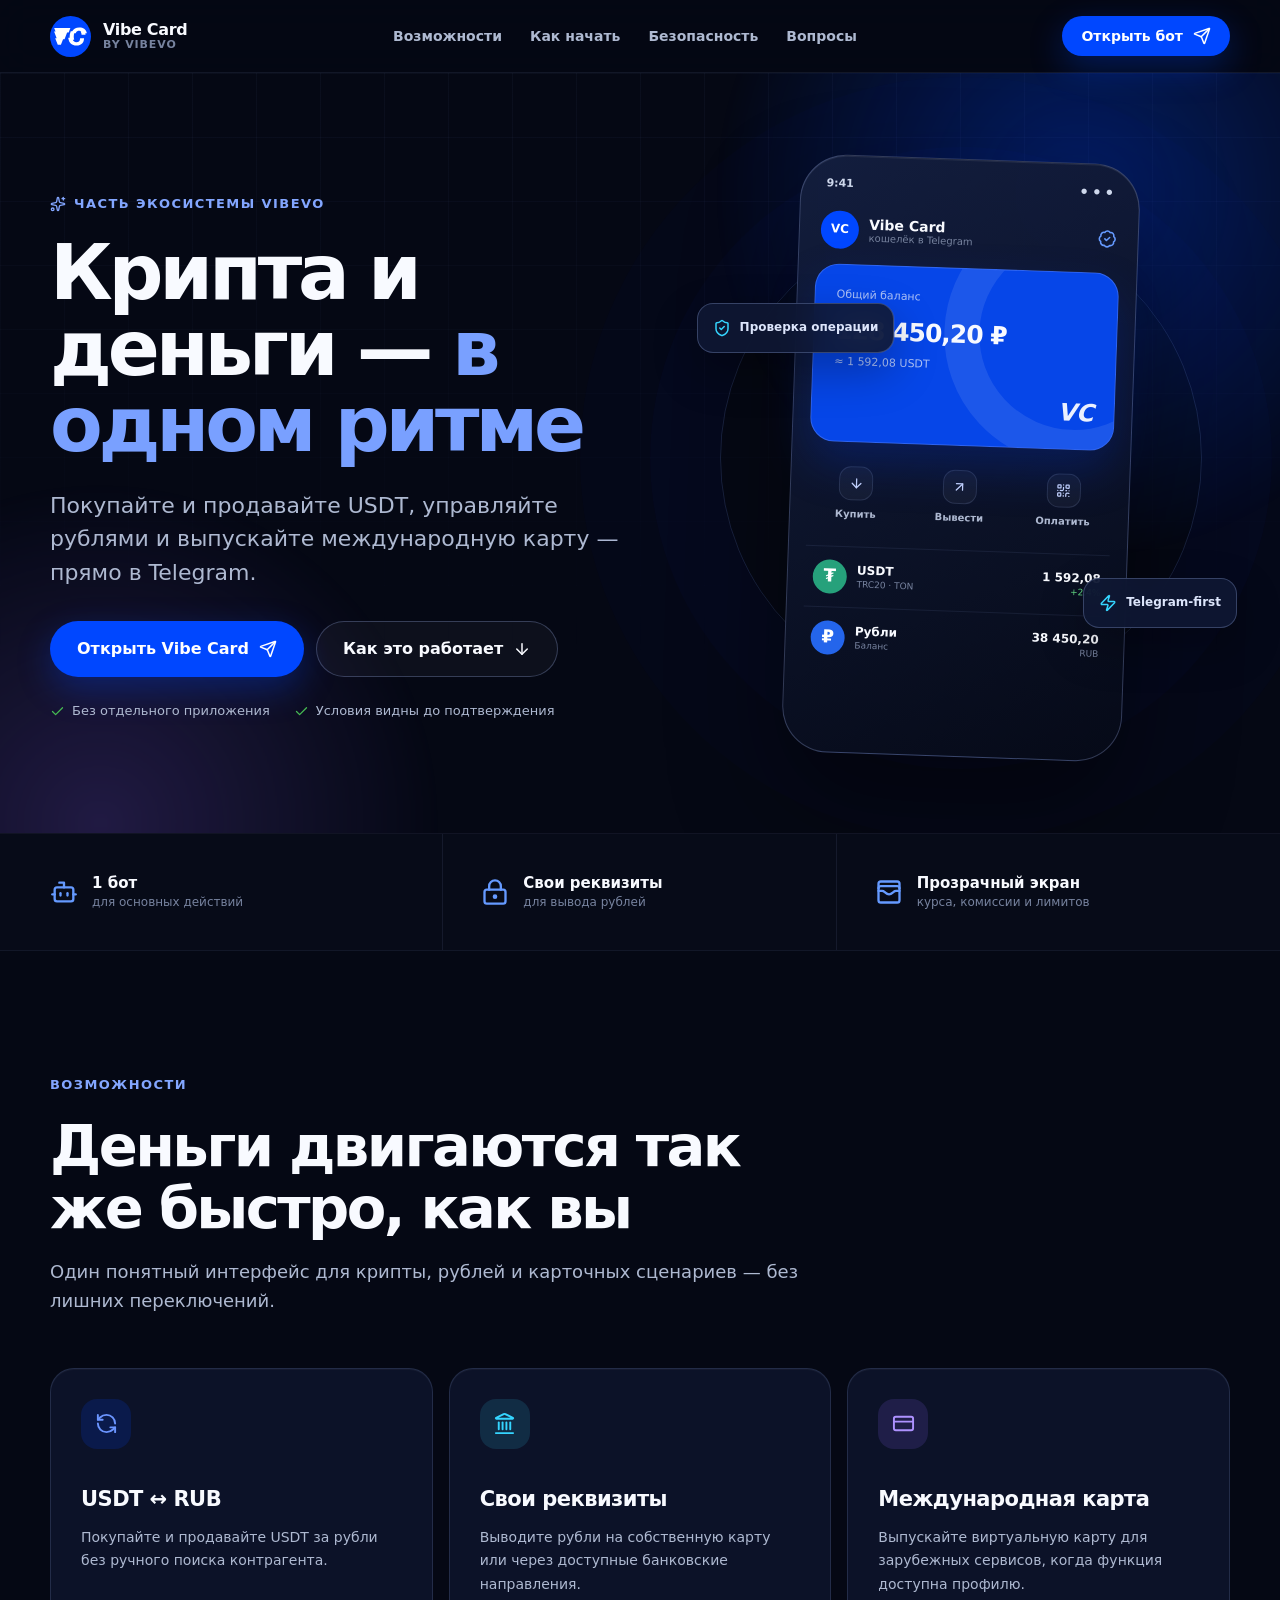
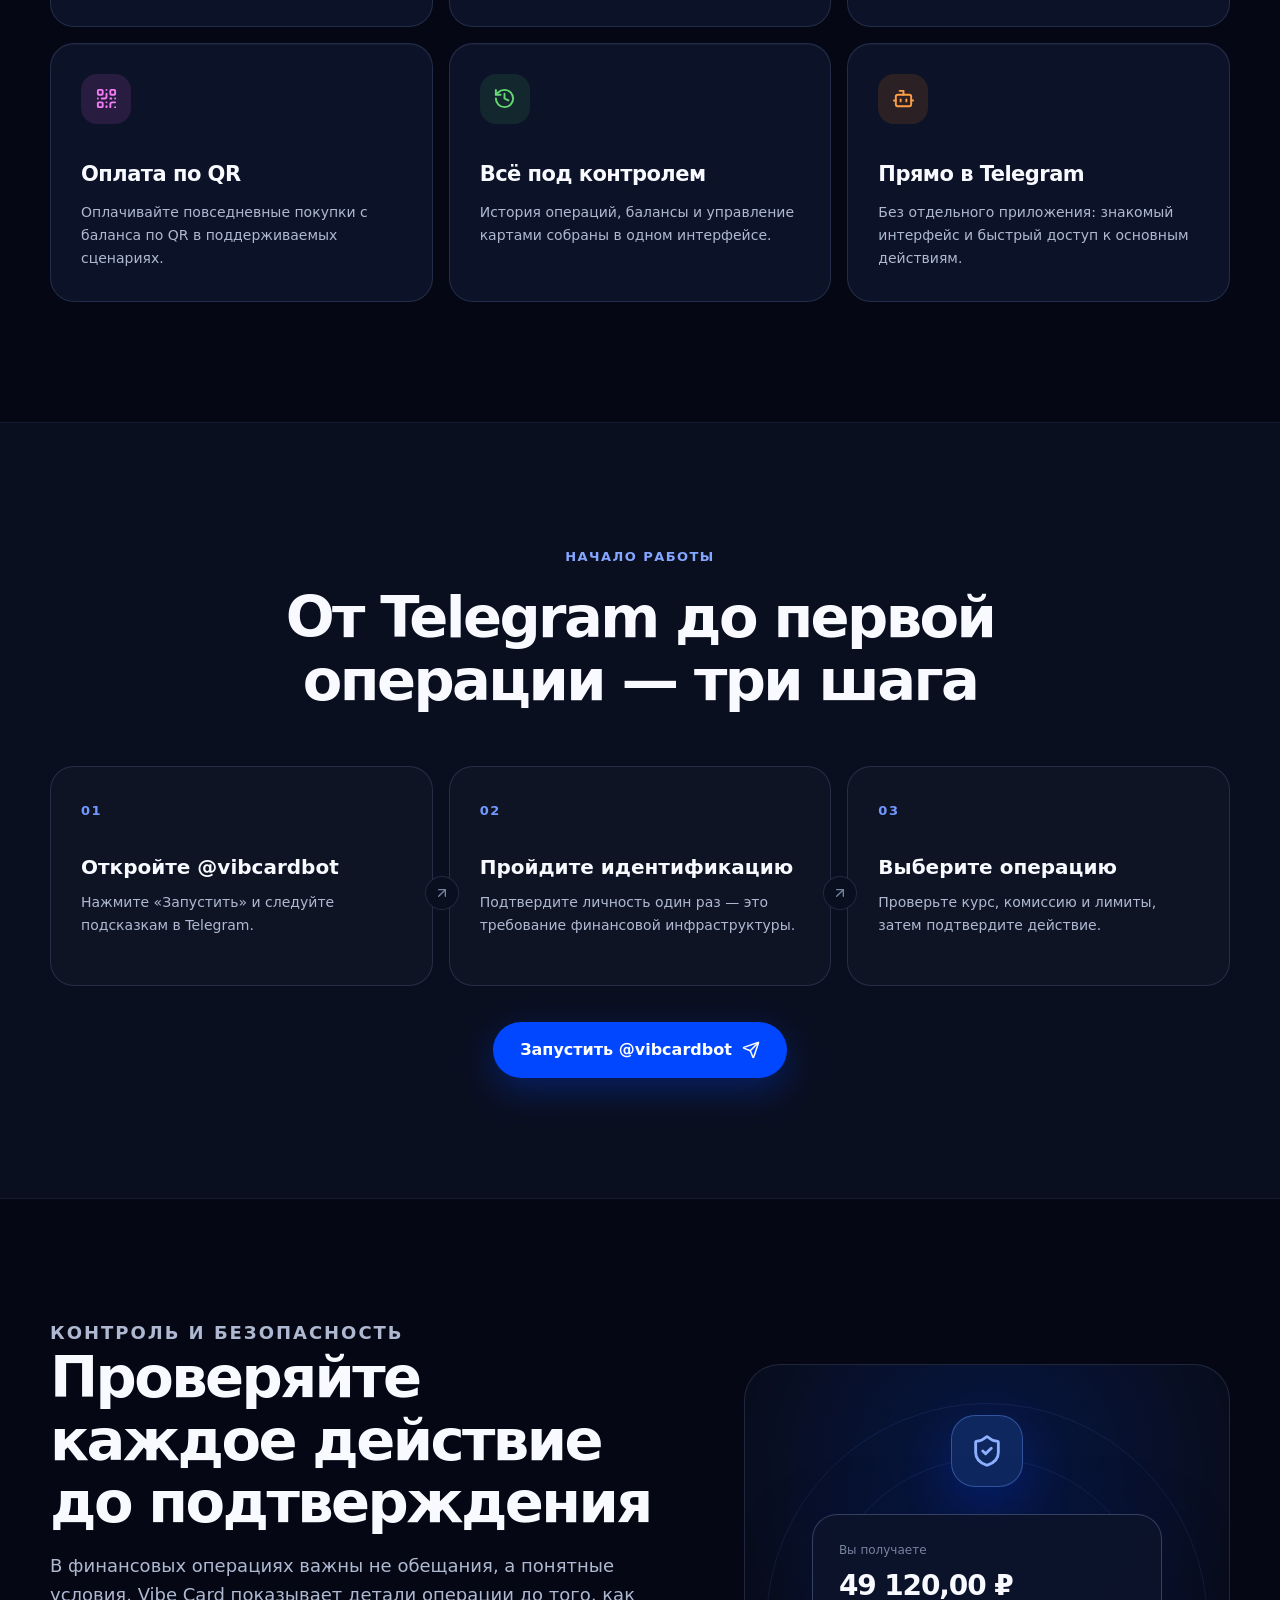
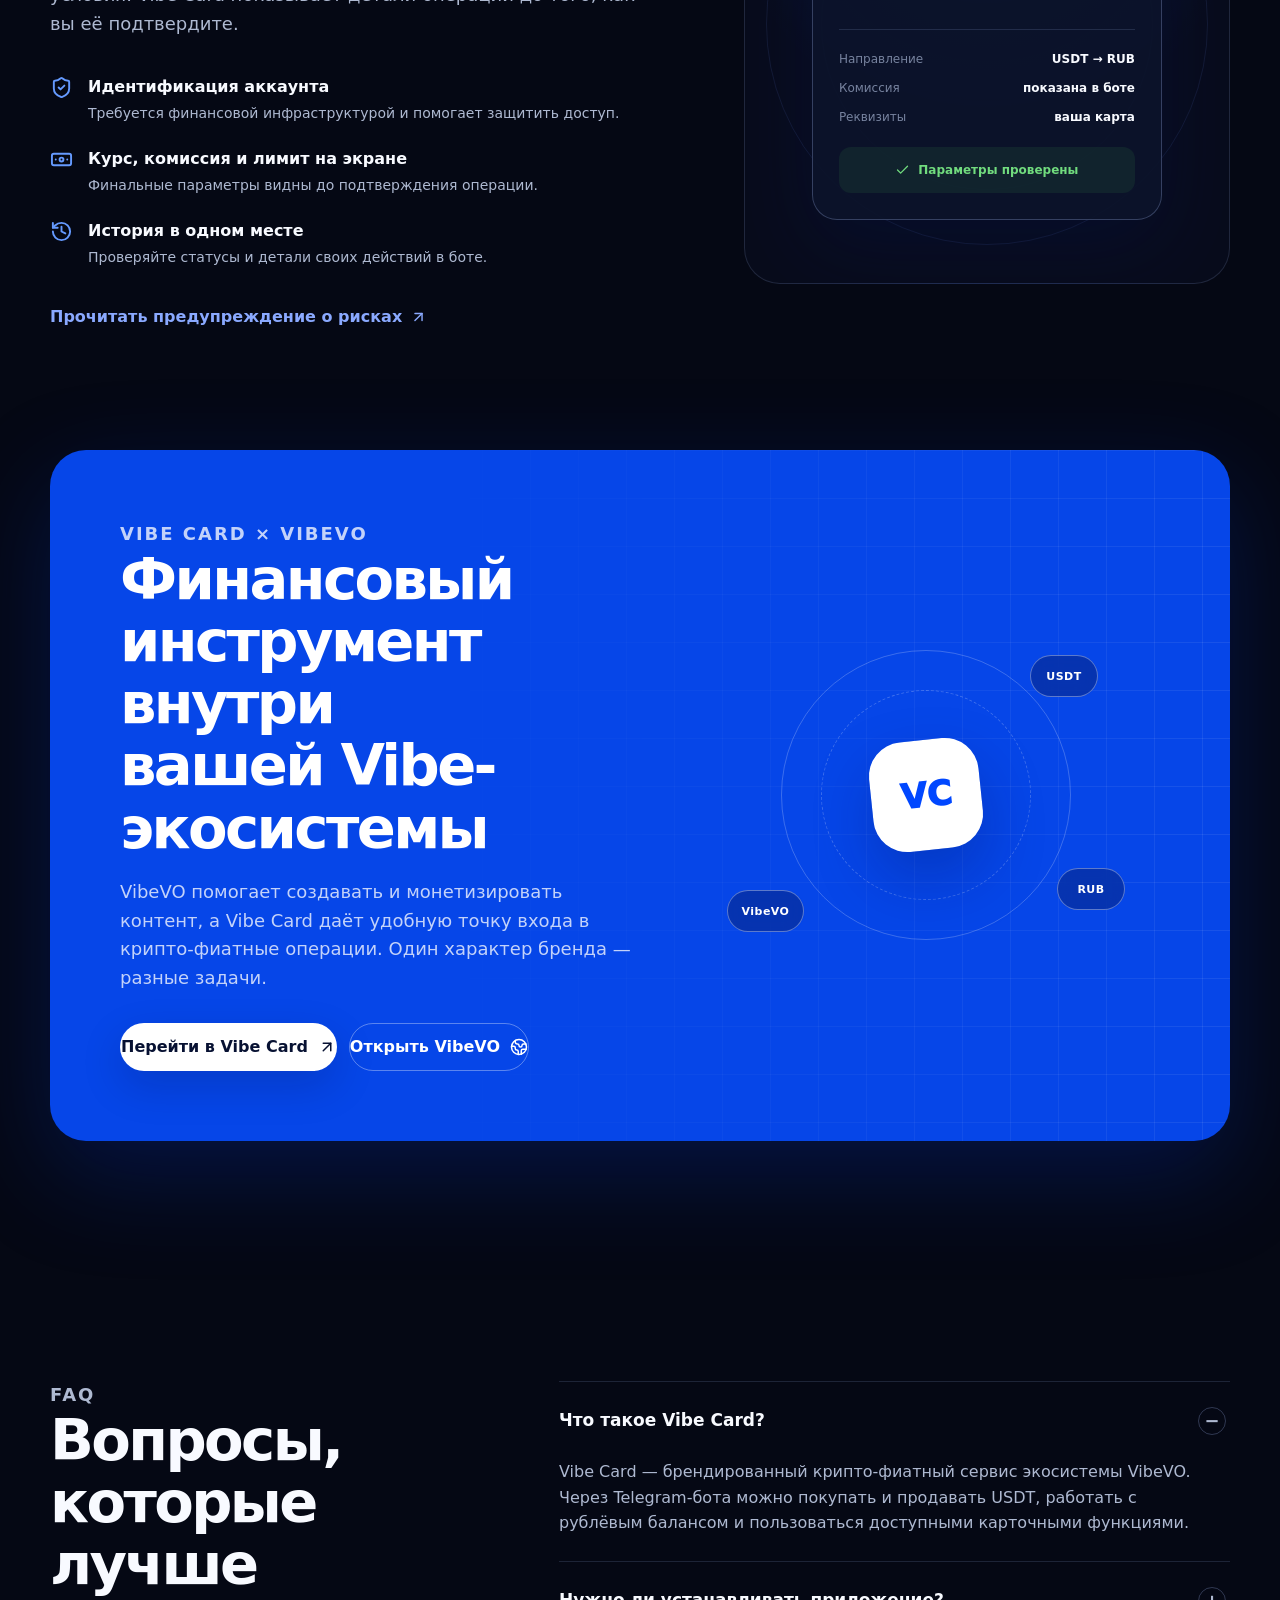
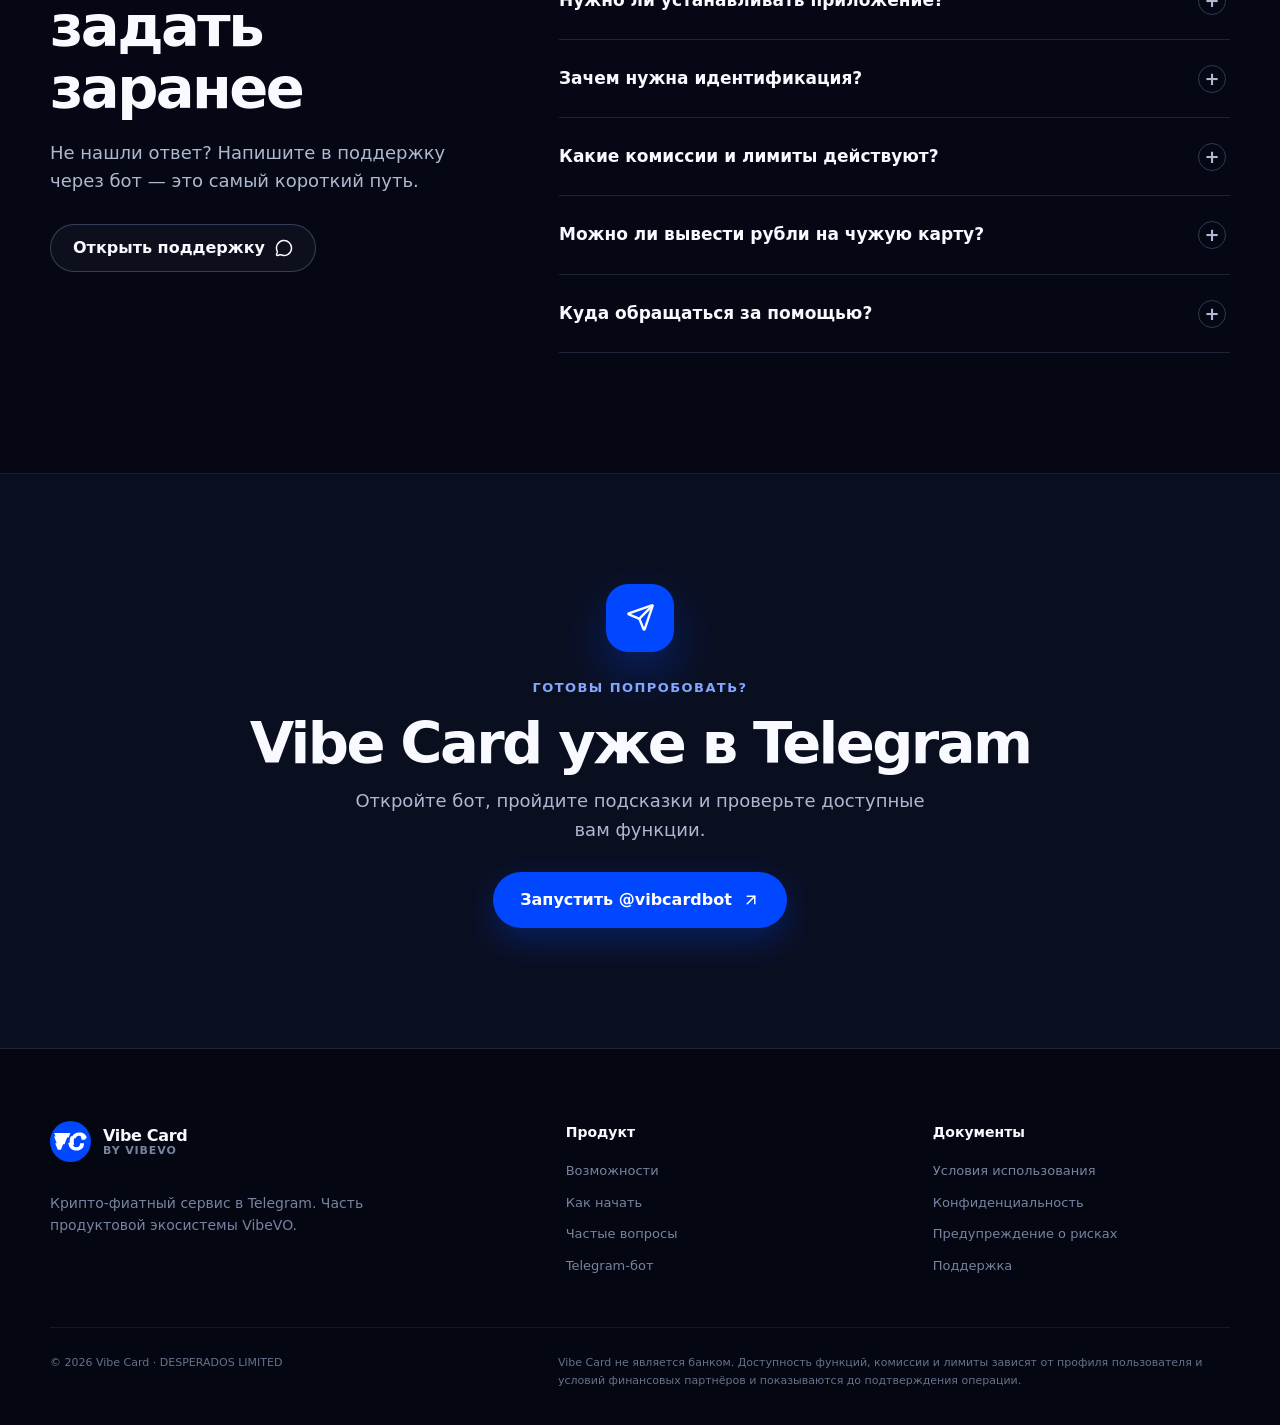
==== index.html @ babef24f "Deploy Vibe Card site" ====
<!DOCTYPE html><!--79oMK5wxaUOjHXoa3_V5i--><html lang="ru"><head><meta charSet="utf-8"/><meta name="viewport" content="width=device-width, initial-scale=1"/><link rel="preload" as="image" href="/brand/vibecard-logo.svg"/><link rel="stylesheet" href="/_next/static/css/1df7e7f9836e5dab.css" data-precedence="next"/><link rel="preload" as="script" fetchPriority="low" href="/_next/static/chunks/webpack-e07c97042a0d0afe.js"/><script src="/_next/static/chunks/87c73c54-24122e7b92478d00.js" async=""></script><script src="/_next/static/chunks/18-42a7c8a442616117.js" async=""></script><script src="/_next/static/chunks/main-app-4553e11fbbc736b1.js" async=""></script><script src="/_next/static/chunks/664-1772d4eb6cd51cf4.js" async=""></script><script src="/_next/static/chunks/489-06a78976fe6db87c.js" async=""></script><script src="/_next/static/chunks/app/page-8ebb834292e5cf3d.js" async=""></script><meta name="theme-color" content="#050814"/><meta name="color-scheme" content="dark"/><title>Vibe Card — USDT, рубли и карта в Telegram</title><meta name="description" content="Покупайте и продавайте USDT, управляйте рублями и выпускайте международную карту в Telegram-боте Vibe Card."/><meta name="application-name" content="Vibe Card"/><link rel="manifest" href="/manifest.webmanifest"/><meta name="robots" content="index, follow"/><link rel="canonical" href="https://vibcard.ru"/><meta property="og:title" content="Vibe Card — крипта и деньги в одном ритме"/><meta property="og:description" content="USDT, рубли и международная карта прямо в Telegram."/><meta property="og:url" content="https://vibcard.ru"/><meta property="og:site_name" content="Vibe Card"/><meta property="og:locale" content="ru_RU"/><meta property="og:image:alt" content="Vibe Card — крипта и деньги в одном ритме"/><meta property="og:image:type" content="image/png"/><meta property="og:image" content="https://vibcard.ru/opengraph-image?97b0c499eff15e6a"/><meta property="og:image:width" content="1200"/><meta property="og:image:height" content="630"/><meta property="og:type" content="website"/><meta name="twitter:card" content="summary_large_image"/><meta name="twitter:title" content="Vibe Card — крипта и деньги в одном ритме"/><meta name="twitter:description" content="USDT, рубли и международная карта прямо в Telegram."/><meta name="twitter:image:alt" content="Vibe Card — крипта и деньги в одном ритме"/><meta name="twitter:image:type" content="image/png"/><meta name="twitter:image" content="https://vibcard.ru/opengraph-image?97b0c499eff15e6a"/><meta name="twitter:image:width" content="1200"/><meta name="twitter:image:height" content="630"/><link rel="icon" href="/icon.svg?6a1bb230cdf1d267" type="image/svg+xml" sizes="any"/><script src="/_next/static/chunks/polyfills-42372ed130431b0a.js" noModule=""></script></head><body><div hidden=""><!--$--><!--/$--></div><header class="site-header"><div class="shell header-inner"><a class="brand" aria-label="Vibe Card — на главную" href="/"><img alt="" aria-hidden="true" width="41" height="41" decoding="async" data-nimg="1" style="color:transparent" src="/brand/vibecard-logo.svg"/><span class="brand-copy"><strong>Vibe Card</strong><span>by VibeVO</span></span></a><nav class="desktop-nav" aria-label="Основная навигация"><a href="/#features">Возможности</a><a href="/#how-it-works">Как начать</a><a href="/#security">Безопасность</a><a href="/#faq">Вопросы</a></nav><a class="button button-small desktop-cta" href="https://t.me/vibcardbot" target="_blank" rel="noreferrer">Открыть бот<svg xmlns="http://www.w3.org/2000/svg" width="24" height="24" viewBox="0 0 24 24" fill="none" stroke="currentColor" stroke-width="2" stroke-linecap="round" stroke-linejoin="round" class="lucide lucide-send" aria-hidden="true"><path d="M14.536 21.686a.5.5 0 0 0 .937-.024l6.5-19a.496.496 0 0 0-.635-.635l-19 6.5a.5.5 0 0 0-.024.937l7.93 3.18a2 2 0 0 1 1.112 1.11z"></path><path d="m21.854 2.147-10.94 10.939"></path></svg></a><details class="mobile-menu"><summary aria-label="Открыть меню"><svg xmlns="http://www.w3.org/2000/svg" width="24" height="24" viewBox="0 0 24 24" fill="none" stroke="currentColor" stroke-width="2" stroke-linecap="round" stroke-linejoin="round" class="lucide lucide-menu" aria-hidden="true"><path d="M4 5h16"></path><path d="M4 12h16"></path><path d="M4 19h16"></path></svg></summary><nav aria-label="Мобильная навигация"><a href="/#features">Возможности</a><a href="/#how-it-works">Как начать</a><a href="/#security">Безопасность</a><a href="/#faq">Вопросы</a><a href="https://t.me/vibcardbot" target="_blank" rel="noreferrer">Открыть @vibcardbot</a></nav></details></div></header><main><section class="hero" aria-labelledby="hero-title"><div class="hero-glow hero-glow-one"></div><div class="hero-glow hero-glow-two"></div><div class="shell hero-grid"><div class="hero-copy"><p class="eyebrow"><svg xmlns="http://www.w3.org/2000/svg" width="24" height="24" viewBox="0 0 24 24" fill="none" stroke="currentColor" stroke-width="2" stroke-linecap="round" stroke-linejoin="round" class="lucide lucide-sparkles" aria-hidden="true"><path d="M11.017 2.814a1 1 0 0 1 1.966 0l1.051 5.558a2 2 0 0 0 1.594 1.594l5.558 1.051a1 1 0 0 1 0 1.966l-5.558 1.051a2 2 0 0 0-1.594 1.594l-1.051 5.558a1 1 0 0 1-1.966 0l-1.051-5.558a2 2 0 0 0-1.594-1.594l-5.558-1.051a1 1 0 0 1 0-1.966l5.558-1.051a2 2 0 0 0 1.594-1.594z"></path><path d="M20 2v4"></path><path d="M22 4h-4"></path><circle cx="4" cy="20" r="2"></circle></svg>Часть экосистемы VibeVO</p><h1 id="hero-title">Крипта и деньги —<span> в одном ритме</span></h1><p class="hero-lead">Покупайте и продавайте USDT, управляйте рублями и выпускайте международную карту — прямо в Telegram.</p><div class="hero-actions"><a class="button button-large" href="https://t.me/vibcardbot" target="_blank" rel="noreferrer">Открыть Vibe Card<svg xmlns="http://www.w3.org/2000/svg" width="24" height="24" viewBox="0 0 24 24" fill="none" stroke="currentColor" stroke-width="2" stroke-linecap="round" stroke-linejoin="round" class="lucide lucide-send" aria-hidden="true"><path d="M14.536 21.686a.5.5 0 0 0 .937-.024l6.5-19a.496.496 0 0 0-.635-.635l-19 6.5a.5.5 0 0 0-.024.937l7.93 3.18a2 2 0 0 1 1.112 1.11z"></path><path d="m21.854 2.147-10.94 10.939"></path></svg></a><a class="button button-large button-secondary" href="#how-it-works">Как это работает<svg xmlns="http://www.w3.org/2000/svg" width="24" height="24" viewBox="0 0 24 24" fill="none" stroke="currentColor" stroke-width="2" stroke-linecap="round" stroke-linejoin="round" class="lucide lucide-arrow-down" aria-hidden="true"><path d="M12 5v14"></path><path d="m19 12-7 7-7-7"></path></svg></a></div><ul class="hero-checks" aria-label="Ключевые преимущества"><li><svg xmlns="http://www.w3.org/2000/svg" width="24" height="24" viewBox="0 0 24 24" fill="none" stroke="currentColor" stroke-width="2" stroke-linecap="round" stroke-linejoin="round" class="lucide lucide-check" aria-hidden="true"><path d="M20 6 9 17l-5-5"></path></svg> Без отдельного приложения</li><li><svg xmlns="http://www.w3.org/2000/svg" width="24" height="24" viewBox="0 0 24 24" fill="none" stroke="currentColor" stroke-width="2" stroke-linecap="round" stroke-linejoin="round" class="lucide lucide-check" aria-hidden="true"><path d="M20 6 9 17l-5-5"></path></svg> Условия видны до подтверждения</li></ul></div><div class="product-stage" aria-label="Пример интерфейса Vibe Card"><div class="phone-shell"><div class="phone-topbar"><span>9:41</span><span class="phone-signal">● ● ●</span></div><div class="phone-title"><div class="mini-logo">VC</div><div><strong>Vibe Card</strong><span>кошелёк в Telegram</span></div><svg xmlns="http://www.w3.org/2000/svg" width="24" height="24" viewBox="0 0 24 24" fill="none" stroke="currentColor" stroke-width="2" stroke-linecap="round" stroke-linejoin="round" class="lucide lucide-badge-check" aria-label="Проверенный сервис"><path d="M3.85 8.62a4 4 0 0 1 4.78-4.77 4 4 0 0 1 6.74 0 4 4 0 0 1 4.78 4.78 4 4 0 0 1 0 6.74 4 4 0 0 1-4.77 4.78 4 4 0 0 1-6.75 0 4 4 0 0 1-4.78-4.77 4 4 0 0 1 0-6.76Z"></path><path d="m9 12 2 2 4-4"></path></svg></div><div class="balance-card"><span>Общий баланс</span><strong>128 450,20 ₽</strong><small>≈ 1 592,08 USDT</small><div class="card-orbit"></div><div class="card-mark">VC</div></div><div class="quick-actions"><div><span><svg xmlns="http://www.w3.org/2000/svg" width="24" height="24" viewBox="0 0 24 24" fill="none" stroke="currentColor" stroke-width="2" stroke-linecap="round" stroke-linejoin="round" class="lucide lucide-arrow-down" aria-hidden="true"><path d="M12 5v14"></path><path d="m19 12-7 7-7-7"></path></svg></span>Купить</div><div><span><svg xmlns="http://www.w3.org/2000/svg" width="24" height="24" viewBox="0 0 24 24" fill="none" stroke="currentColor" stroke-width="2" stroke-linecap="round" stroke-linejoin="round" class="lucide lucide-arrow-up-right" aria-hidden="true"><path d="M7 7h10v10"></path><path d="M7 17 17 7"></path></svg></span>Вывести</div><div><span><svg xmlns="http://www.w3.org/2000/svg" width="24" height="24" viewBox="0 0 24 24" fill="none" stroke="currentColor" stroke-width="2" stroke-linecap="round" stroke-linejoin="round" class="lucide lucide-qr-code" aria-hidden="true"><rect width="5" height="5" x="3" y="3" rx="1"></rect><rect width="5" height="5" x="16" y="3" rx="1"></rect><rect width="5" height="5" x="3" y="16" rx="1"></rect><path d="M21 16h-3a2 2 0 0 0-2 2v3"></path><path d="M21 21v.01"></path><path d="M12 7v3a2 2 0 0 1-2 2H7"></path><path d="M3 12h.01"></path><path d="M12 3h.01"></path><path d="M12 16v.01"></path><path d="M16 12h1"></path><path d="M21 12v.01"></path><path d="M12 21v-1"></path></svg></span>Оплатить</div></div><div class="wallet-row"><div class="currency-icon">₮</div><div><strong>USDT</strong><span>TRC20 · TON</span></div><div><strong>1 592,08</strong><span class="positive">+2,4%</span></div></div><div class="wallet-row"><div class="currency-icon ruble">₽</div><div><strong>Рубли</strong><span>Баланс</span></div><div><strong>38 450,20</strong><span>RUB</span></div></div></div><div class="floating-chip chip-one"><svg xmlns="http://www.w3.org/2000/svg" width="24" height="24" viewBox="0 0 24 24" fill="none" stroke="currentColor" stroke-width="2" stroke-linecap="round" stroke-linejoin="round" class="lucide lucide-shield-check" aria-hidden="true"><path d="M20 13c0 5-3.5 7.5-7.66 8.95a1 1 0 0 1-.67-.01C7.5 20.5 4 18 4 13V6a1 1 0 0 1 1-1c2 0 4.5-1.2 6.24-2.72a1.17 1.17 0 0 1 1.52 0C14.51 3.81 17 5 19 5a1 1 0 0 1 1 1z"></path><path d="m9 12 2 2 4-4"></path></svg>Проверка операции</div><div class="floating-chip chip-two"><svg xmlns="http://www.w3.org/2000/svg" width="24" height="24" viewBox="0 0 24 24" fill="none" stroke="currentColor" stroke-width="2" stroke-linecap="round" stroke-linejoin="round" class="lucide lucide-zap" aria-hidden="true"><path d="M4 14a1 1 0 0 1-.78-1.63l9.9-10.2a.5.5 0 0 1 .86.46l-1.92 6.02A1 1 0 0 0 13 10h7a1 1 0 0 1 .78 1.63l-9.9 10.2a.5.5 0 0 1-.86-.46l1.92-6.02A1 1 0 0 0 11 14z"></path></svg>Telegram-first</div></div></div></section><section class="proof-strip" aria-label="Принципы сервиса"><div class="shell proof-grid"><div><svg xmlns="http://www.w3.org/2000/svg" width="24" height="24" viewBox="0 0 24 24" fill="none" stroke="currentColor" stroke-width="2" stroke-linecap="round" stroke-linejoin="round" class="lucide lucide-bot" aria-hidden="true"><path d="M12 8V4H8"></path><rect width="16" height="12" x="4" y="8" rx="2"></rect><path d="M2 14h2"></path><path d="M20 14h2"></path><path d="M15 13v2"></path><path d="M9 13v2"></path></svg><span><strong>1 бот</strong>для основных действий</span></div><div><svg xmlns="http://www.w3.org/2000/svg" width="24" height="24" viewBox="0 0 24 24" fill="none" stroke="currentColor" stroke-width="2" stroke-linecap="round" stroke-linejoin="round" class="lucide lucide-lock-keyhole" aria-hidden="true"><circle cx="12" cy="16" r="1"></circle><rect x="3" y="10" width="18" height="12" rx="2"></rect><path d="M7 10V7a5 5 0 0 1 10 0v3"></path></svg><span><strong>Свои реквизиты</strong>для вывода рублей</span></div><div><svg xmlns="http://www.w3.org/2000/svg" width="24" height="24" viewBox="0 0 24 24" fill="none" stroke="currentColor" stroke-width="2" stroke-linecap="round" stroke-linejoin="round" class="lucide lucide-wallet-cards" aria-hidden="true"><rect width="18" height="18" x="3" y="3" rx="2"></rect><path d="M3 9a2 2 0 0 1 2-2h14a2 2 0 0 1 2 2"></path><path d="M3 11h3c.8 0 1.6.3 2.1.9l1.1.9c1.6 1.6 4.1 1.6 5.7 0l1.1-.9c.5-.5 1.3-.9 2.1-.9H21"></path></svg><span><strong>Прозрачный экран</strong>курса, комиссии и лимитов</span></div></div></section><section class="section" id="features" aria-labelledby="features-title"><div class="shell"><div class="section-heading"><p class="eyebrow">Возможности</p><h2 id="features-title">Деньги двигаются так же быстро, как вы</h2><p>Один понятный интерфейс для крипты, рублей и карточных сценариев — без лишних переключений.</p></div><div class="feature-grid"><article class="feature-card"><span class="feature-icon feature-icon-blue"><svg xmlns="http://www.w3.org/2000/svg" width="24" height="24" viewBox="0 0 24 24" fill="none" stroke="currentColor" stroke-width="2" stroke-linecap="round" stroke-linejoin="round" class="lucide lucide-refresh-ccw" aria-hidden="true"><path d="M21 12a9 9 0 0 0-9-9 9.75 9.75 0 0 0-6.74 2.74L3 8"></path><path d="M3 3v5h5"></path><path d="M3 12a9 9 0 0 0 9 9 9.75 9.75 0 0 0 6.74-2.74L21 16"></path><path d="M16 16h5v5"></path></svg></span><h3>USDT ↔ RUB</h3><p>Покупайте и продавайте USDT за рубли без ручного поиска контрагента.</p></article><article class="feature-card"><span class="feature-icon feature-icon-cyan"><svg xmlns="http://www.w3.org/2000/svg" width="24" height="24" viewBox="0 0 24 24" fill="none" stroke="currentColor" stroke-width="2" stroke-linecap="round" stroke-linejoin="round" class="lucide lucide-landmark" aria-hidden="true"><path d="M10 18v-7"></path><path d="M11.12 2.198a2 2 0 0 1 1.76.006l7.866 3.847c.476.233.31.949-.22.949H3.474c-.53 0-.695-.716-.22-.949z"></path><path d="M14 18v-7"></path><path d="M18 18v-7"></path><path d="M3 22h18"></path><path d="M6 18v-7"></path></svg></span><h3>Свои реквизиты</h3><p>Выводите рубли на собственную карту или через доступные банковские направления.</p></article><article class="feature-card"><span class="feature-icon feature-icon-violet"><svg xmlns="http://www.w3.org/2000/svg" width="24" height="24" viewBox="0 0 24 24" fill="none" stroke="currentColor" stroke-width="2" stroke-linecap="round" stroke-linejoin="round" class="lucide lucide-credit-card" aria-hidden="true"><rect width="20" height="14" x="2" y="5" rx="2"></rect><line x1="2" x2="22" y1="10" y2="10"></line></svg></span><h3>Международная карта</h3><p>Выпускайте виртуальную карту для зарубежных сервисов, когда функция доступна профилю.</p></article><article class="feature-card"><span class="feature-icon feature-icon-pink"><svg xmlns="http://www.w3.org/2000/svg" width="24" height="24" viewBox="0 0 24 24" fill="none" stroke="currentColor" stroke-width="2" stroke-linecap="round" stroke-linejoin="round" class="lucide lucide-qr-code" aria-hidden="true"><rect width="5" height="5" x="3" y="3" rx="1"></rect><rect width="5" height="5" x="16" y="3" rx="1"></rect><rect width="5" height="5" x="3" y="16" rx="1"></rect><path d="M21 16h-3a2 2 0 0 0-2 2v3"></path><path d="M21 21v.01"></path><path d="M12 7v3a2 2 0 0 1-2 2H7"></path><path d="M3 12h.01"></path><path d="M12 3h.01"></path><path d="M12 16v.01"></path><path d="M16 12h1"></path><path d="M21 12v.01"></path><path d="M12 21v-1"></path></svg></span><h3>Оплата по QR</h3><p>Оплачивайте повседневные покупки с баланса по QR в поддерживаемых сценариях.</p></article><article class="feature-card"><span class="feature-icon feature-icon-green"><svg xmlns="http://www.w3.org/2000/svg" width="24" height="24" viewBox="0 0 24 24" fill="none" stroke="currentColor" stroke-width="2" stroke-linecap="round" stroke-linejoin="round" class="lucide lucide-history" aria-hidden="true"><path d="M3 12a9 9 0 1 0 9-9 9.75 9.75 0 0 0-6.74 2.74L3 8"></path><path d="M3 3v5h5"></path><path d="M12 7v5l4 2"></path></svg></span><h3>Всё под контролем</h3><p>История операций, балансы и управление картами собраны в одном интерфейсе.</p></article><article class="feature-card"><span class="feature-icon feature-icon-orange"><svg xmlns="http://www.w3.org/2000/svg" width="24" height="24" viewBox="0 0 24 24" fill="none" stroke="currentColor" stroke-width="2" stroke-linecap="round" stroke-linejoin="round" class="lucide lucide-bot" aria-hidden="true"><path d="M12 8V4H8"></path><rect width="16" height="12" x="4" y="8" rx="2"></rect><path d="M2 14h2"></path><path d="M20 14h2"></path><path d="M15 13v2"></path><path d="M9 13v2"></path></svg></span><h3>Прямо в Telegram</h3><p>Без отдельного приложения: знакомый интерфейс и быстрый доступ к основным действиям.</p></article></div></div></section><section class="section section-soft" id="how-it-works" aria-labelledby="steps-title"><div class="shell"><div class="section-heading compact"><p class="eyebrow">Начало работы</p><h2 id="steps-title">От Telegram до первой операции — три шага</h2></div><ol class="steps-grid"><li><span class="step-number">01</span><h3>Откройте @vibcardbot</h3><p>Нажмите «Запустить» и следуйте подсказкам в Telegram.</p><svg xmlns="http://www.w3.org/2000/svg" width="24" height="24" viewBox="0 0 24 24" fill="none" stroke="currentColor" stroke-width="2" stroke-linecap="round" stroke-linejoin="round" class="lucide lucide-arrow-up-right step-arrow" aria-hidden="true"><path d="M7 7h10v10"></path><path d="M7 17 17 7"></path></svg></li><li><span class="step-number">02</span><h3>Пройдите идентификацию</h3><p>Подтвердите личность один раз — это требование финансовой инфраструктуры.</p><svg xmlns="http://www.w3.org/2000/svg" width="24" height="24" viewBox="0 0 24 24" fill="none" stroke="currentColor" stroke-width="2" stroke-linecap="round" stroke-linejoin="round" class="lucide lucide-arrow-up-right step-arrow" aria-hidden="true"><path d="M7 7h10v10"></path><path d="M7 17 17 7"></path></svg></li><li><span class="step-number">03</span><h3>Выберите операцию</h3><p>Проверьте курс, комиссию и лимиты, затем подтвердите действие.</p></li></ol><div class="center-action"><a class="button button-large" href="https://t.me/vibcardbot" target="_blank" rel="noreferrer">Запустить @vibcardbot<svg xmlns="http://www.w3.org/2000/svg" width="24" height="24" viewBox="0 0 24 24" fill="none" stroke="currentColor" stroke-width="2" stroke-linecap="round" stroke-linejoin="round" class="lucide lucide-send" aria-hidden="true"><path d="M14.536 21.686a.5.5 0 0 0 .937-.024l6.5-19a.496.496 0 0 0-.635-.635l-19 6.5a.5.5 0 0 0-.024.937l7.93 3.18a2 2 0 0 1 1.112 1.11z"></path><path d="m21.854 2.147-10.94 10.939"></path></svg></a></div></div></section><section class="section" id="security" aria-labelledby="security-title"><div class="shell security-grid"><div class="security-copy"><p class="eyebrow">Контроль и безопасность</p><h2 id="security-title">Проверяйте каждое действие до подтверждения</h2><p>В финансовых операциях важны не обещания, а понятные условия. Vibe Card показывает детали операции до того, как вы её подтвердите.</p><ul class="security-list"><li><svg xmlns="http://www.w3.org/2000/svg" width="24" height="24" viewBox="0 0 24 24" fill="none" stroke="currentColor" stroke-width="2" stroke-linecap="round" stroke-linejoin="round" class="lucide lucide-shield-check" aria-hidden="true"><path d="M20 13c0 5-3.5 7.5-7.66 8.95a1 1 0 0 1-.67-.01C7.5 20.5 4 18 4 13V6a1 1 0 0 1 1-1c2 0 4.5-1.2 6.24-2.72a1.17 1.17 0 0 1 1.52 0C14.51 3.81 17 5 19 5a1 1 0 0 1 1 1z"></path><path d="m9 12 2 2 4-4"></path></svg><span><strong>Идентификация аккаунта</strong>Требуется финансовой инфраструктурой и помогает защитить доступ.</span></li><li><svg xmlns="http://www.w3.org/2000/svg" width="24" height="24" viewBox="0 0 24 24" fill="none" stroke="currentColor" stroke-width="2" stroke-linecap="round" stroke-linejoin="round" class="lucide lucide-banknote" aria-hidden="true"><rect width="20" height="12" x="2" y="6" rx="2"></rect><circle cx="12" cy="12" r="2"></circle><path d="M6 12h.01M18 12h.01"></path></svg><span><strong>Курс, комиссия и лимит на экране</strong>Финальные параметры видны до подтверждения операции.</span></li><li><svg xmlns="http://www.w3.org/2000/svg" width="24" height="24" viewBox="0 0 24 24" fill="none" stroke="currentColor" stroke-width="2" stroke-linecap="round" stroke-linejoin="round" class="lucide lucide-history" aria-hidden="true"><path d="M3 12a9 9 0 1 0 9-9 9.75 9.75 0 0 0-6.74 2.74L3 8"></path><path d="M3 3v5h5"></path><path d="M12 7v5l4 2"></path></svg><span><strong>История в одном месте</strong>Проверяйте статусы и детали своих действий в боте.</span></li></ul><a class="text-link" href="/risk">Прочитать предупреждение о рисках <svg xmlns="http://www.w3.org/2000/svg" width="24" height="24" viewBox="0 0 24 24" fill="none" stroke="currentColor" stroke-width="2" stroke-linecap="round" stroke-linejoin="round" class="lucide lucide-arrow-up-right" aria-hidden="true"><path d="M7 7h10v10"></path><path d="M7 17 17 7"></path></svg></a></div><div class="security-panel"><div class="security-shield"><svg xmlns="http://www.w3.org/2000/svg" width="24" height="24" viewBox="0 0 24 24" fill="none" stroke="currentColor" stroke-width="2" stroke-linecap="round" stroke-linejoin="round" class="lucide lucide-shield-check" aria-hidden="true"><path d="M20 13c0 5-3.5 7.5-7.66 8.95a1 1 0 0 1-.67-.01C7.5 20.5 4 18 4 13V6a1 1 0 0 1 1-1c2 0 4.5-1.2 6.24-2.72a1.17 1.17 0 0 1 1.52 0C14.51 3.81 17 5 19 5a1 1 0 0 1 1 1z"></path><path d="m9 12 2 2 4-4"></path></svg></div><div class="operation-card"><div><span>Вы получаете</span><strong>49 120,00 ₽</strong></div><div class="operation-details"><span>Направление</span><strong>USDT → RUB</strong><span>Комиссия</span><strong>показана в боте</strong><span>Реквизиты</span><strong>ваша карта</strong></div><div class="operation-ready"><svg xmlns="http://www.w3.org/2000/svg" width="24" height="24" viewBox="0 0 24 24" fill="none" stroke="currentColor" stroke-width="2" stroke-linecap="round" stroke-linejoin="round" class="lucide lucide-check" aria-hidden="true"><path d="M20 6 9 17l-5-5"></path></svg> Параметры проверены</div></div></div></div></section><section class="ecosystem-section" aria-labelledby="ecosystem-title"><div class="shell ecosystem-card"><div><p class="eyebrow">Vibe Card × VibeVO</p><h2 id="ecosystem-title">Финансовый инструмент внутри вашей Vibe-экосистемы</h2><p>VibeVO помогает создавать и монетизировать контент, а Vibe Card даёт удобную точку входа в крипто-фиатные операции. Один характер бренда — разные задачи.</p><div class="ecosystem-actions"><a class="button button-light" href="https://t.me/vibcardbot" target="_blank" rel="noreferrer">Перейти в Vibe Card<svg xmlns="http://www.w3.org/2000/svg" width="24" height="24" viewBox="0 0 24 24" fill="none" stroke="currentColor" stroke-width="2" stroke-linecap="round" stroke-linejoin="round" class="lucide lucide-arrow-up-right" aria-hidden="true"><path d="M7 7h10v10"></path><path d="M7 17 17 7"></path></svg></a><a class="button button-ghost-light" href="https://vibevo.io" target="_blank" rel="noreferrer">Открыть VibeVO<svg xmlns="http://www.w3.org/2000/svg" width="24" height="24" viewBox="0 0 24 24" fill="none" stroke="currentColor" stroke-width="2" stroke-linecap="round" stroke-linejoin="round" class="lucide lucide-earth" aria-hidden="true"><path d="M21.54 15H17a2 2 0 0 0-2 2v4.54"></path><path d="M7 3.34V5a3 3 0 0 0 3 3a2 2 0 0 1 2 2c0 1.1.9 2 2 2a2 2 0 0 0 2-2c0-1.1.9-2 2-2h3.17"></path><path d="M11 21.95V18a2 2 0 0 0-2-2a2 2 0 0 1-2-2v-1a2 2 0 0 0-2-2H2.05"></path><circle cx="12" cy="12" r="10"></circle></svg></a></div></div><div class="ecosystem-visual" aria-hidden="true"><div class="ecosystem-ring ring-one"></div><div class="ecosystem-ring ring-two"></div><div class="ecosystem-logo">VC</div><div class="ecosystem-node node-one">USDT</div><div class="ecosystem-node node-two">RUB</div><div class="ecosystem-node node-three">VibeVO</div></div></div></section><section class="section" id="faq" aria-labelledby="faq-title"><div class="shell faq-layout"><div class="faq-intro"><p class="eyebrow">FAQ</p><h2 id="faq-title">Вопросы, которые лучше задать заранее</h2><p>Не нашли ответ? Напишите в поддержку через бот — это самый короткий путь.</p><a class="button button-secondary" href="https://t.me/vibcardbot" target="_blank" rel="noreferrer">Открыть поддержку<svg xmlns="http://www.w3.org/2000/svg" width="24" height="24" viewBox="0 0 24 24" fill="none" stroke="currentColor" stroke-width="2" stroke-linecap="round" stroke-linejoin="round" class="lucide lucide-message-circle" aria-hidden="true"><path d="M2.992 16.342a2 2 0 0 1 .094 1.167l-1.065 3.29a1 1 0 0 0 1.236 1.168l3.413-.998a2 2 0 0 1 1.099.092 10 10 0 1 0-4.777-4.719"></path></svg></a></div><div class="faq-list"><details open=""><summary>Что такое Vibe Card?</summary><p>Vibe Card — брендированный крипто-фиатный сервис экосистемы VibeVO. Через Telegram-бота можно покупать и продавать USDT, работать с рублёвым балансом и пользоваться доступными карточными функциями.</p></details><details><summary>Нужно ли устанавливать приложение?</summary><p>Нет. Основной интерфейс находится в Telegram-боте @vibcardbot. Для работы понадобится актуальная версия Telegram и номер телефона.</p></details><details><summary>Зачем нужна идентификация?</summary><p>Идентификация помогает соблюдать требования финансовых партнёров и защищает аккаунт. Перечень данных и документов показывается непосредственно в защищённом сценарии сервиса.</p></details><details><summary>Какие комиссии и лимиты действуют?</summary><p>Они могут зависеть от операции, направления, валюты и уровня профиля. Актуальные значения отображаются в боте до подтверждения — ориентируйтесь именно на них.</p></details><details><summary>Можно ли вывести рубли на чужую карту?</summary><p>Для безопасной работы используйте только собственные реквизиты. Конкретные доступные направления и проверки отображаются в боте.</p></details><details><summary>Куда обращаться за помощью?</summary><p>Начните с раздела поддержки внутри @vibcardbot: так специалист увидит контекст аккаунта и операции. Никому не сообщайте коды подтверждения, пароль Telegram или ключи от кошелька.</p></details></div></div></section><section class="final-cta" aria-labelledby="final-title"><div class="shell final-cta-inner"><div class="final-icon"><svg xmlns="http://www.w3.org/2000/svg" width="24" height="24" viewBox="0 0 24 24" fill="none" stroke="currentColor" stroke-width="2" stroke-linecap="round" stroke-linejoin="round" class="lucide lucide-send" aria-hidden="true"><path d="M14.536 21.686a.5.5 0 0 0 .937-.024l6.5-19a.496.496 0 0 0-.635-.635l-19 6.5a.5.5 0 0 0-.024.937l7.93 3.18a2 2 0 0 1 1.112 1.11z"></path><path d="m21.854 2.147-10.94 10.939"></path></svg></div><p class="eyebrow">Готовы попробовать?</p><h2 id="final-title">Vibe Card уже в Telegram</h2><p>Откройте бот, пройдите подсказки и проверьте доступные вам функции.</p><a class="button button-large" href="https://t.me/vibcardbot" target="_blank" rel="noreferrer">Запустить @vibcardbot<svg xmlns="http://www.w3.org/2000/svg" width="24" height="24" viewBox="0 0 24 24" fill="none" stroke="currentColor" stroke-width="2" stroke-linecap="round" stroke-linejoin="round" class="lucide lucide-arrow-up-right" aria-hidden="true"><path d="M7 7h10v10"></path><path d="M7 17 17 7"></path></svg></a></div></section></main><footer class="site-footer"><div class="shell footer-grid"><div class="footer-brand"><a class="brand" aria-label="Vibe Card — на главную" href="/"><img alt="" aria-hidden="true" width="41" height="41" decoding="async" data-nimg="1" style="color:transparent" src="/brand/vibecard-logo.svg"/><span class="brand-copy"><strong>Vibe Card</strong><span>by VibeVO</span></span></a><p>Крипто-фиатный сервис в Telegram. Часть продуктовой экосистемы VibeVO.</p></div><nav aria-label="Навигация в подвале"><strong>Продукт</strong><a href="/#features">Возможности</a><a href="/#how-it-works">Как начать</a><a href="/#faq">Частые вопросы</a><a href="https://t.me/vibcardbot" target="_blank" rel="noreferrer">Telegram-бот</a></nav><nav aria-label="Юридическая информация"><strong>Документы</strong><a href="/terms">Условия использования</a><a href="/privacy">Конфиденциальность</a><a href="/risk">Предупреждение о рисках</a><a href="mailto:support@vibevo.io">Поддержка</a></nav></div><div class="shell footer-legal"><p>© <!-- -->2026<!-- --> Vibe Card · <!-- -->DESPERADOS LIMITED</p><p>Vibe Card не является банком. Доступность функций, комиссии и лимиты зависят от профиля пользователя и условий финансовых партнёров и показываются до подтверждения операции.</p></div></footer><!--$--><!--/$--><script src="/_next/static/chunks/webpack-e07c97042a0d0afe.js" id="_R_" async=""></script><script>(self.__next_f=self.__next_f||[]).push([0])</script><script>self.__next_f.push([1,"1:\"$Sreact.fragment\"\n2:I[5341,[],\"\"]\n3:I[25,[],\"\"]\n4:I[9664,[\"664\",\"static/chunks/664-1772d4eb6cd51cf4.js\",\"489\",\"static/chunks/489-06a78976fe6db87c.js\",\"974\",\"static/chunks/app/page-8ebb834292e5cf3d.js\"],\"\"]\n5:I[489,[\"664\",\"static/chunks/664-1772d4eb6cd51cf4.js\",\"489\",\"static/chunks/489-06a78976fe6db87c.js\",\"974\",\"static/chunks/app/page-8ebb834292e5cf3d.js\"],\"Image\"]\n6:I[4833,[\"664\",\"static/chunks/664-1772d4eb6cd51cf4.js\",\"489\",\"static/chunks/489-06a78976fe6db87c.js\",\"974\",\"static/chunks/app/page-8ebb834292e5cf3d.js\"],\"default\"]\n14:I[4431,[],\"\"]\n:HL[\"/_next/static/css/1df7e7f9836e5dab.css\",\"style\"]\n"])</script><script>self.__next_f.push([1,"0:{\"P\":null,\"b\":\"79oMK5wxaUOjHXoa3_V5i\",\"p\":\"\",\"c\":[\"\",\"\"],\"i\":false,\"f\":[[[\"\",{\"children\":[\"__PAGE__\",{}]},\"$undefined\",\"$undefined\",true],[\"\",[\"$\",\"$1\",\"c\",{\"children\":[[[\"$\",\"link\",\"0\",{\"rel\":\"stylesheet\",\"href\":\"/_next/static/css/1df7e7f9836e5dab.css\",\"precedence\":\"next\",\"crossOrigin\":\"$undefined\",\"nonce\":\"$undefined\"}]],[\"$\",\"html\",null,{\"lang\":\"ru\",\"children\":[\"$\",\"body\",null,{\"children\":[\"$\",\"$L2\",null,{\"parallelRouterKey\":\"children\",\"error\":\"$undefined\",\"errorStyles\":\"$undefined\",\"errorScripts\":\"$undefined\",\"template\":[\"$\",\"$L3\",null,{}],\"templateStyles\":\"$undefined\",\"templateScripts\":\"$undefined\",\"notFound\":[[\"$\",\"main\",null,{\"className\":\"not-found\",\"children\":[\"$\",\"div\",null,{\"children\":[[\"$\",\"strong\",null,{\"children\":\"404\"}],[\"$\",\"h1\",null,{\"children\":\"Такой страницы нет\"}],[\"$\",\"p\",null,{\"children\":\"Возможно, адрес изменился. Вернитесь на главную Vibe Card.\"}],[\"$\",\"$L4\",null,{\"className\":\"button button-large\",\"href\":\"/\",\"children\":\"На главную\"}]]}]}],[]],\"forbidden\":\"$undefined\",\"unauthorized\":\"$undefined\"}]}]}]]}],{\"children\":[\"__PAGE__\",[\"$\",\"$1\",\"c\",{\"children\":[[[\"$\",\"header\",null,{\"className\":\"site-header\",\"children\":[\"$\",\"div\",null,{\"className\":\"shell header-inner\",\"children\":[[\"$\",\"$L4\",null,{\"className\":\"brand\",\"href\":\"/\",\"aria-label\":\"Vibe Card — на главную\",\"children\":[[\"$\",\"$L5\",null,{\"src\":\"/brand/vibecard-logo.svg\",\"width\":41,\"height\":41,\"priority\":true,\"alt\":\"\",\"aria-hidden\":\"true\"}],[\"$\",\"span\",null,{\"className\":\"brand-copy\",\"children\":[[\"$\",\"strong\",null,{\"children\":\"Vibe Card\"}],[\"$\",\"span\",null,{\"children\":\"by VibeVO\"}]]}]]}],[\"$\",\"nav\",null,{\"className\":\"desktop-nav\",\"aria-label\":\"Основная навигация\",\"children\":[[\"$\",\"a\",\"/#features\",{\"href\":\"/#features\",\"children\":\"Возможности\"}],[\"$\",\"a\",\"/#how-it-works\",{\"href\":\"/#how-it-works\",\"children\":\"Как начать\"}],[\"$\",\"a\",\"/#security\",{\"href\":\"/#security\",\"children\":\"Безопасность\"}],[\"$\",\"a\",\"/#faq\",{\"href\":\"/#faq\",\"children\":\"Вопросы\"}]]}],[\"$\",\"a\",null,{\"className\":\"button button-small desktop-cta\",\"href\":\"https://t.me/vibcardbot\",\"target\":\"_blank\",\"rel\":\"noreferrer\",\"children\":[\"Открыть бот\",[\"$\",\"$L6\",null,{\"ref\":\"$undefined\",\"iconNode\":[[\"path\",{\"d\":\"M14.536 21.686a.5.5 0 0 0 .937-.024l6.5-19a.496.496 0 0 0-.635-.635l-19 6.5a.5.5 0 0 0-.024.937l7.93 3.18a2 2 0 0 1 1.112 1.11z\",\"key\":\"1ffxy3\"}],[\"path\",{\"d\":\"m21.854 2.147-10.94 10.939\",\"key\":\"12cjpa\"}]],\"className\":\"lucide-send\",\"aria-hidden\":\"true\"}]]}],[\"$\",\"details\",null,{\"className\":\"mobile-menu\",\"children\":[[\"$\",\"summary\",null,{\"aria-label\":\"Открыть меню\",\"children\":[\"$\",\"$L6\",null,{\"ref\":\"$undefined\",\"iconNode\":[[\"path\",{\"d\":\"M4 5h16\",\"key\":\"1tepv9\"}],[\"path\",{\"d\":\"M4 12h16\",\"key\":\"1lakjw\"}],[\"path\",{\"d\":\"M4 19h16\",\"key\":\"1djgab\"}]],\"className\":\"lucide-menu\",\"aria-hidden\":\"true\"}]}],[\"$\",\"nav\",null,{\"aria-label\":\"Мобильная навигация\",\"children\":[[[\"$\",\"a\",\"/#features\",{\"href\":\"/#features\",\"children\":\"Возможности\"}],[\"$\",\"a\",\"/#how-it-works\",{\"href\":\"/#how-it-works\",\"children\":\"Как начать\"}],[\"$\",\"a\",\"/#security\",{\"href\":\"/#security\",\"children\":\"Безопасность\"}],[\"$\",\"a\",\"/#faq\",{\"href\":\"/#faq\",\"children\":\"Вопросы\"}]],[\"$\",\"a\",null,{\"href\":\"https://t.me/vibcardbot\",\"target\":\"_blank\",\"rel\":\"noreferrer\",\"children\":\"Открыть @vibcardbot\"}]]}]]}]]}]}],[\"$\",\"main\",null,{\"children\":[[\"$\",\"section\",null,{\"className\":\"hero\",\"aria-labelledby\":\"hero-title\",\"children\":[[\"$\",\"div\",null,{\"className\":\"hero-glow hero-glow-one\"}],[\"$\",\"div\",null,{\"className\":\"hero-glow hero-glow-two\"}],[\"$\",\"div\",null,{\"className\":\"shell hero-grid\",\"children\":[[\"$\",\"div\",null,{\"className\":\"hero-copy\",\"children\":[[\"$\",\"p\",null,{\"className\":\"eyebrow\",\"children\":[[\"$\",\"$L6\",null,{\"ref\":\"$undefined\",\"iconNode\":[[\"path\",{\"d\":\"M11.017 2.814a1 1 0 0 1 1.966 0l1.051 5.558a2 2 0 0 0 1.594 1.594l5.558 1.051a1 1 0 0 1 0 1.966l-5.558 1.051a2 2 0 0 0-1.594 1.594l-1.051 5.558a1 1 0 0 1-1.966 0l-1.051-5.558a2 2 0 0 0-1.594-1.594l-5.558-1.051a1 1 0 0 1 0-1.966l5.558-1.051a2 2 0 0 0 1.594-1.594z\",\"key\":\"1s2grr\"}],[\"path\",{\"d\":\"M20 2v4\",\"key\":\"1rf3ol\"}],[\"path\",{\"d\":\"M22 4h-4\",\"key\":\"gwowj6\"}],[\"circle\",{\"cx\":\"4\",\"cy\":\"20\",\"r\":\"2\",\"key\":\"6kqj1y\"}]],\"className\":\"lucide-sparkles\",\"aria-hidden\":\"true\"}],\"Часть экосистемы VibeVO\"]}],[\"$\",\"h1\",null,{\"id\":\"hero-title\",\"children\":[\"Крипта и деньги —\",[\"$\",\"span\",null,{\"children\":\" в одном ритме\"}]]}],[\"$\",\"p\",null,{\"className\":\"hero-lead\",\"children\":\"Покупайте и продавайте USDT, управляйте рублями и выпускайте международную карту — прямо в Telegram.\"}],[\"$\",\"div\",null,{\"className\":\"hero-actions\",\"children\":[[\"$\",\"a\",null,{\"className\":\"button button-large\",\"href\":\"https://t.me/vibcardbot\",\"target\":\"_blank\",\"rel\":\"noreferrer\",\"children\":[\"Открыть Vibe Card\",[\"$\",\"$L6\",null,{\"ref\":\"$undefined\",\"iconNode\":\"$0:f:0:1:2:children:1:props:children:0:0:props:children:props:children:2:props:children:1:props:iconNode\",\"className\":\"lucide-send\",\"aria-hidden\":\"true\"}]]}],[\"$\",\"a\",null,{\"className\":\"button button-large button-secondary\",\"href\":\"#how-it-works\",\"children\":[\"Как это работает\",\"$L7\"]}]]}],\"$L8\"]}],\"$L9\"]}]]}],\"$La\",\"$Lb\",\"$Lc\",\"$Ld\",\"$Le\",\"$Lf\",\"$L10\"]}],\"$L11\"],null,\"$L12\"]}],{},null,false]},null,false],\"$L13\",false]],\"m\":\"$undefined\",\"G\":[\"$14\",[]],\"s\":false,\"S\":true}\n"])</script><script>self.__next_f.push([1,"15:I[5104,[],\"OutletBoundary\"]\n17:I[7158,[],\"AsyncMetadataOutlet\"]\n19:I[5104,[],\"ViewportBoundary\"]\n1b:I[5104,[],\"MetadataBoundary\"]\n1c:\"$Sreact.suspense\"\n7:[\"$\",\"$L6\",null,{\"ref\":\"$undefined\",\"iconNode\":[[\"path\",{\"d\":\"M12 5v14\",\"key\":\"s699le\"}],[\"path\",{\"d\":\"m19 12-7 7-7-7\",\"key\":\"1idqje\"}]],\"className\":\"lucide-arrow-down\",\"aria-hidden\":\"true\"}]\n8:[\"$\",\"ul\",null,{\"className\":\"hero-checks\",\"aria-label\":\"Ключевые преимущества\",\"children\":[[\"$\",\"li\",null,{\"children\":[[\"$\",\"$L6\",null,{\"ref\":\"$undefined\",\"iconNode\":[[\"path\",{\"d\":\"M20 6 9 17l-5-5\",\"key\":\"1gmf2c\"}]],\"className\":\"lucide-check\",\"aria-hidden\":\"true\"}],\" Без отдельного приложения\"]}],[\"$\",\"li\",null,{\"children\":[[\"$\",\"$L6\",null,{\"ref\":\"$undefined\",\"iconNode\":\"$8:props:children:0:props:children:0:props:iconNode\",\"className\":\"lucide-check\",\"aria-hidden\":\"true\"}],\" Условия видны до подтверждения\"]}]]}]\n"])</script><script>self.__next_f.push([1,"9:[\"$\",\"div\",null,{\"className\":\"product-stage\",\"aria-label\":\"Пример интерфейса Vibe Card\",\"children\":[[\"$\",\"div\",null,{\"className\":\"phone-shell\",\"children\":[[\"$\",\"div\",null,{\"className\":\"phone-topbar\",\"children\":[[\"$\",\"span\",null,{\"children\":\"9:41\"}],[\"$\",\"span\",null,{\"className\":\"phone-signal\",\"children\":\"● ● ●\"}]]}],[\"$\",\"div\",null,{\"className\":\"phone-title\",\"children\":[[\"$\",\"div\",null,{\"className\":\"mini-logo\",\"children\":\"VC\"}],[\"$\",\"div\",null,{\"children\":[[\"$\",\"strong\",null,{\"children\":\"Vibe Card\"}],[\"$\",\"span\",null,{\"children\":\"кошелёк в Telegram\"}]]}],[\"$\",\"$L6\",null,{\"ref\":\"$undefined\",\"iconNode\":[[\"path\",{\"d\":\"M3.85 8.62a4 4 0 0 1 4.78-4.77 4 4 0 0 1 6.74 0 4 4 0 0 1 4.78 4.78 4 4 0 0 1 0 6.74 4 4 0 0 1-4.77 4.78 4 4 0 0 1-6.75 0 4 4 0 0 1-4.78-4.77 4 4 0 0 1 0-6.76Z\",\"key\":\"3c2336\"}],[\"path\",{\"d\":\"m9 12 2 2 4-4\",\"key\":\"dzmm74\"}]],\"className\":\"lucide-badge-check\",\"aria-label\":\"Проверенный сервис\"}]]}],[\"$\",\"div\",null,{\"className\":\"balance-card\",\"children\":[[\"$\",\"span\",null,{\"children\":\"Общий баланс\"}],[\"$\",\"strong\",null,{\"children\":\"128 450,20 ₽\"}],[\"$\",\"small\",null,{\"children\":\"≈ 1 592,08 USDT\"}],[\"$\",\"div\",null,{\"className\":\"card-orbit\"}],[\"$\",\"div\",null,{\"className\":\"card-mark\",\"children\":\"VC\"}]]}],[\"$\",\"div\",null,{\"className\":\"quick-actions\",\"children\":[[\"$\",\"div\",null,{\"children\":[[\"$\",\"span\",null,{\"children\":[\"$\",\"$L6\",null,{\"ref\":\"$undefined\",\"iconNode\":\"$7:props:iconNode\",\"className\":\"lucide-arrow-down\",\"aria-hidden\":\"true\"}]}],\"Купить\"]}],[\"$\",\"div\",null,{\"children\":[[\"$\",\"span\",null,{\"children\":[\"$\",\"$L6\",null,{\"ref\":\"$undefined\",\"iconNode\":[[\"path\",{\"d\":\"M7 7h10v10\",\"key\":\"1tivn9\"}],[\"path\",{\"d\":\"M7 17 17 7\",\"key\":\"1vkiza\"}]],\"className\":\"lucide-arrow-up-right\",\"aria-hidden\":\"true\"}]}],\"Вывести\"]}],[\"$\",\"div\",null,{\"children\":[[\"$\",\"span\",null,{\"children\":[\"$\",\"$L6\",null,{\"ref\":\"$undefined\",\"iconNode\":[[\"rect\",{\"width\":\"5\",\"height\":\"5\",\"x\":\"3\",\"y\":\"3\",\"rx\":\"1\",\"key\":\"1tu5fj\"}],[\"rect\",{\"width\":\"5\",\"height\":\"5\",\"x\":\"16\",\"y\":\"3\",\"rx\":\"1\",\"key\":\"1v8r4q\"}],[\"rect\",{\"width\":\"5\",\"height\":\"5\",\"x\":\"3\",\"y\":\"16\",\"rx\":\"1\",\"key\":\"1x03jg\"}],[\"path\",{\"d\":\"M21 16h-3a2 2 0 0 0-2 2v3\",\"key\":\"177gqh\"}],[\"path\",{\"d\":\"M21 21v.01\",\"key\":\"ents32\"}],[\"path\",{\"d\":\"M12 7v3a2 2 0 0 1-2 2H7\",\"key\":\"8crl2c\"}],[\"path\",{\"d\":\"M3 12h.01\",\"key\":\"nlz23k\"}],[\"path\",{\"d\":\"M12 3h.01\",\"key\":\"n36tog\"}],[\"path\",{\"d\":\"M12 16v.01\",\"key\":\"133mhm\"}],[\"path\",{\"d\":\"M16 12h1\",\"key\":\"1slzba\"}],[\"path\",{\"d\":\"M21 12v.01\",\"key\":\"1lwtk9\"}],[\"path\",{\"d\":\"M12 21v-1\",\"key\":\"1880an\"}]],\"className\":\"lucide-qr-code\",\"aria-hidden\":\"true\"}]}],\"Оплатить\"]}]]}],[\"$\",\"div\",null,{\"className\":\"wallet-row\",\"children\":[[\"$\",\"div\",null,{\"className\":\"currency-icon\",\"children\":\"₮\"}],[\"$\",\"div\",null,{\"children\":[[\"$\",\"strong\",null,{\"children\":\"USDT\"}],[\"$\",\"span\",null,{\"children\":\"TRC20 · TON\"}]]}],[\"$\",\"div\",null,{\"children\":[[\"$\",\"strong\",null,{\"children\":\"1 592,08\"}],[\"$\",\"span\",null,{\"className\":\"positive\",\"children\":\"+2,4%\"}]]}]]}],[\"$\",\"div\",null,{\"className\":\"wallet-row\",\"children\":[[\"$\",\"div\",null,{\"className\":\"currency-icon ruble\",\"children\":\"₽\"}],[\"$\",\"div\",null,{\"children\":[[\"$\",\"strong\",null,{\"children\":\"Рубли\"}],[\"$\",\"span\",null,{\"children\":\"Баланс\"}]]}],[\"$\",\"div\",null,{\"children\":[[\"$\",\"strong\",null,{\"children\":\"38 450,20\"}],[\"$\",\"span\",null,{\"children\":\"RUB\"}]]}]]}]]}],[\"$\",\"div\",null,{\"className\":\"floating-chip chip-one\",\"children\":[[\"$\",\"$L6\",null,{\"ref\":\"$undefined\",\"iconNode\":[[\"path\",{\"d\":\"M20 13c0 5-3.5 7.5-7.66 8.95a1 1 0 0 1-.67-.01C7.5 20.5 4 18 4 13V6a1 1 0 0 1 1-1c2 0 4.5-1.2 6.24-2.72a1.17 1.17 0 0 1 1.52 0C14.51 3.81 17 5 19 5a1 1 0 0 1 1 1z\",\"key\":\"oel41y\"}],[\"path\",{\"d\":\"m9 12 2 2 4-4\",\"key\":\"dzmm74\"}]],\"className\":\"lucide-shield-check\",\"aria-hidden\":\"true\"}],\"Проверка операции\"]}],[\"$\",\"div\",null,{\"className\":\"floating-chip chip-two\",\"children\":[[\"$\",\"$L6\",null,{\"ref\":\"$undefined\",\"iconNode\":[[\"path\",{\"d\":\"M4 14a1 1 0 0 1-.78-1.63l9.9-10.2a.5.5 0 0 1 .86.46l-1.92 6.02A1 1 0 0 0 13 10h7a1 1 0 0 1 .78 1.63l-9.9 10.2a.5.5 0 0 1-.86-.46l1.92-6.02A1 1 0 0 0 11 14z\",\"key\":\"1xq2db\"}]],\"className\":\"lucide-zap\",\"aria-hidden\":\"true\"}],\"Telegram-first\"]}]]}]\n"])</script><script>self.__next_f.push([1,"a:[\"$\",\"section\",null,{\"className\":\"proof-strip\",\"aria-label\":\"Принципы сервиса\",\"children\":[\"$\",\"div\",null,{\"className\":\"shell proof-grid\",\"children\":[[\"$\",\"div\",null,{\"children\":[[\"$\",\"$L6\",null,{\"ref\":\"$undefined\",\"iconNode\":[[\"path\",{\"d\":\"M12 8V4H8\",\"key\":\"hb8ula\"}],[\"rect\",{\"width\":\"16\",\"height\":\"12\",\"x\":\"4\",\"y\":\"8\",\"rx\":\"2\",\"key\":\"enze0r\"}],[\"path\",{\"d\":\"M2 14h2\",\"key\":\"vft8re\"}],[\"path\",{\"d\":\"M20 14h2\",\"key\":\"4cs60a\"}],[\"path\",{\"d\":\"M15 13v2\",\"key\":\"1xurst\"}],[\"path\",{\"d\":\"M9 13v2\",\"key\":\"rq6x2g\"}]],\"className\":\"lucide-bot\",\"aria-hidden\":\"true\"}],[\"$\",\"span\",null,{\"children\":[[\"$\",\"strong\",null,{\"children\":\"1 бот\"}],\"для основных действий\"]}]]}],[\"$\",\"div\",null,{\"children\":[[\"$\",\"$L6\",null,{\"ref\":\"$undefined\",\"iconNode\":[[\"circle\",{\"cx\":\"12\",\"cy\":\"16\",\"r\":\"1\",\"key\":\"1au0dj\"}],[\"rect\",{\"x\":\"3\",\"y\":\"10\",\"width\":\"18\",\"height\":\"12\",\"rx\":\"2\",\"key\":\"6s8ecr\"}],[\"path\",{\"d\":\"M7 10V7a5 5 0 0 1 10 0v3\",\"key\":\"1pqi11\"}]],\"className\":\"lucide-lock-keyhole\",\"aria-hidden\":\"true\"}],[\"$\",\"span\",null,{\"children\":[[\"$\",\"strong\",null,{\"children\":\"Свои реквизиты\"}],\"для вывода рублей\"]}]]}],[\"$\",\"div\",null,{\"children\":[[\"$\",\"$L6\",null,{\"ref\":\"$undefined\",\"iconNode\":[[\"rect\",{\"width\":\"18\",\"height\":\"18\",\"x\":\"3\",\"y\":\"3\",\"rx\":\"2\",\"key\":\"afitv7\"}],[\"path\",{\"d\":\"M3 9a2 2 0 0 1 2-2h14a2 2 0 0 1 2 2\",\"key\":\"4125el\"}],[\"path\",{\"d\":\"M3 11h3c.8 0 1.6.3 2.1.9l1.1.9c1.6 1.6 4.1 1.6 5.7 0l1.1-.9c.5-.5 1.3-.9 2.1-.9H21\",\"key\":\"1dpki6\"}]],\"className\":\"lucide-wallet-cards\",\"aria-hidden\":\"true\"}],[\"$\",\"span\",null,{\"children\":[[\"$\",\"strong\",null,{\"children\":\"Прозрачный экран\"}],\"курса, комиссии и лимитов\"]}]]}]]}]}]\n"])</script><script>self.__next_f.push([1,"b:[\"$\",\"section\",null,{\"className\":\"section\",\"id\":\"features\",\"aria-labelledby\":\"features-title\",\"children\":[\"$\",\"div\",null,{\"className\":\"shell\",\"children\":[[\"$\",\"div\",null,{\"className\":\"section-heading\",\"children\":[[\"$\",\"p\",null,{\"className\":\"eyebrow\",\"children\":\"Возможности\"}],[\"$\",\"h2\",null,{\"id\":\"features-title\",\"children\":\"Деньги двигаются так же быстро, как вы\"}],[\"$\",\"p\",null,{\"children\":\"Один понятный интерфейс для крипты, рублей и карточных сценариев — без лишних переключений.\"}]]}],[\"$\",\"div\",null,{\"className\":\"feature-grid\",\"children\":[[\"$\",\"article\",\"USDT ↔ RUB\",{\"className\":\"feature-card\",\"children\":[[\"$\",\"span\",null,{\"className\":\"feature-icon feature-icon-blue\",\"children\":[\"$\",\"$L6\",null,{\"ref\":\"$undefined\",\"iconNode\":[[\"path\",{\"d\":\"M21 12a9 9 0 0 0-9-9 9.75 9.75 0 0 0-6.74 2.74L3 8\",\"key\":\"14sxne\"}],[\"path\",{\"d\":\"M3 3v5h5\",\"key\":\"1xhq8a\"}],[\"path\",{\"d\":\"M3 12a9 9 0 0 0 9 9 9.75 9.75 0 0 0 6.74-2.74L21 16\",\"key\":\"1hlbsb\"}],[\"path\",{\"d\":\"M16 16h5v5\",\"key\":\"ccwih5\"}]],\"className\":\"lucide-refresh-ccw\",\"aria-hidden\":\"true\"}]}],[\"$\",\"h3\",null,{\"children\":\"USDT ↔ RUB\"}],[\"$\",\"p\",null,{\"children\":\"Покупайте и продавайте USDT за рубли без ручного поиска контрагента.\"}]]}],[\"$\",\"article\",\"Свои реквизиты\",{\"className\":\"feature-card\",\"children\":[[\"$\",\"span\",null,{\"className\":\"feature-icon feature-icon-cyan\",\"children\":[\"$\",\"$L6\",null,{\"ref\":\"$undefined\",\"iconNode\":[[\"path\",{\"d\":\"M10 18v-7\",\"key\":\"wt116b\"}],[\"path\",{\"d\":\"M11.12 2.198a2 2 0 0 1 1.76.006l7.866 3.847c.476.233.31.949-.22.949H3.474c-.53 0-.695-.716-.22-.949z\",\"key\":\"1m329m\"}],[\"path\",{\"d\":\"M14 18v-7\",\"key\":\"vav6t3\"}],[\"path\",{\"d\":\"M18 18v-7\",\"key\":\"aexdmj\"}],[\"path\",{\"d\":\"M3 22h18\",\"key\":\"8prr45\"}],[\"path\",{\"d\":\"M6 18v-7\",\"key\":\"1ivflk\"}]],\"className\":\"lucide-landmark\",\"aria-hidden\":\"true\"}]}],[\"$\",\"h3\",null,{\"children\":\"Свои реквизиты\"}],[\"$\",\"p\",null,{\"children\":\"Выводите рубли на собственную карту или через доступные банковские направления.\"}]]}],[\"$\",\"article\",\"Международная карта\",{\"className\":\"feature-card\",\"children\":[[\"$\",\"span\",null,{\"className\":\"feature-icon feature-icon-violet\",\"children\":[\"$\",\"$L6\",null,{\"ref\":\"$undefined\",\"iconNode\":[[\"rect\",{\"width\":\"20\",\"height\":\"14\",\"x\":\"2\",\"y\":\"5\",\"rx\":\"2\",\"key\":\"ynyp8z\"}],[\"line\",{\"x1\":\"2\",\"x2\":\"22\",\"y1\":\"10\",\"y2\":\"10\",\"key\":\"1b3vmo\"}]],\"className\":\"lucide-credit-card\",\"aria-hidden\":\"true\"}]}],[\"$\",\"h3\",null,{\"children\":\"Международная карта\"}],[\"$\",\"p\",null,{\"children\":\"Выпускайте виртуальную карту для зарубежных сервисов, когда функция доступна профилю.\"}]]}],[\"$\",\"article\",\"Оплата по QR\",{\"className\":\"feature-card\",\"children\":[[\"$\",\"span\",null,{\"className\":\"feature-icon feature-icon-pink\",\"children\":[\"$\",\"$L6\",null,{\"ref\":\"$undefined\",\"iconNode\":\"$9:props:children:0:props:children:3:props:children:2:props:children:0:props:children:props:iconNode\",\"className\":\"lucide-qr-code\",\"aria-hidden\":\"true\"}]}],[\"$\",\"h3\",null,{\"children\":\"Оплата по QR\"}],[\"$\",\"p\",null,{\"children\":\"Оплачивайте повседневные покупки с баланса по QR в поддерживаемых сценариях.\"}]]}],[\"$\",\"article\",\"Всё под контролем\",{\"className\":\"feature-card\",\"children\":[[\"$\",\"span\",null,{\"className\":\"feature-icon feature-icon-green\",\"children\":[\"$\",\"$L6\",null,{\"ref\":\"$undefined\",\"iconNode\":[[\"path\",{\"d\":\"M3 12a9 9 0 1 0 9-9 9.75 9.75 0 0 0-6.74 2.74L3 8\",\"key\":\"1357e3\"}],[\"path\",{\"d\":\"M3 3v5h5\",\"key\":\"1xhq8a\"}],[\"path\",{\"d\":\"M12 7v5l4 2\",\"key\":\"1fdv2h\"}]],\"className\":\"lucide-history\",\"aria-hidden\":\"true\"}]}],[\"$\",\"h3\",null,{\"children\":\"Всё под контролем\"}],[\"$\",\"p\",null,{\"children\":\"История операций, балансы и управление картами собраны в одном интерфейсе.\"}]]}],[\"$\",\"article\",\"Прямо в Telegram\",{\"className\":\"feature-card\",\"children\":[[\"$\",\"span\",null,{\"className\":\"feature-icon feature-icon-orange\",\"children\":[\"$\",\"$L6\",null,{\"ref\":\"$undefined\",\"iconNode\":\"$a:props:children:props:children:0:props:children:0:props:iconNode\",\"className\":\"lucide-bot\",\"aria-hidden\":\"true\"}]}],[\"$\",\"h3\",null,{\"children\":\"Прямо в Telegram\"}],[\"$\",\"p\",null,{\"children\":\"Без отдельного приложения: знакомый интерфейс и быстрый доступ к основным действиям.\"}]]}]]}]]}]}]\n"])</script><script>self.__next_f.push([1,"c:[\"$\",\"section\",null,{\"className\":\"section section-soft\",\"id\":\"how-it-works\",\"aria-labelledby\":\"steps-title\",\"children\":[\"$\",\"div\",null,{\"className\":\"shell\",\"children\":[[\"$\",\"div\",null,{\"className\":\"section-heading compact\",\"children\":[[\"$\",\"p\",null,{\"className\":\"eyebrow\",\"children\":\"Начало работы\"}],[\"$\",\"h2\",null,{\"id\":\"steps-title\",\"children\":\"От Telegram до первой операции — три шага\"}]]}],[\"$\",\"ol\",null,{\"className\":\"steps-grid\",\"children\":[[\"$\",\"li\",\"01\",{\"children\":[[\"$\",\"span\",null,{\"className\":\"step-number\",\"children\":\"01\"}],[\"$\",\"h3\",null,{\"children\":\"Откройте @vibcardbot\"}],[\"$\",\"p\",null,{\"children\":\"Нажмите «Запустить» и следуйте подсказкам в Telegram.\"}],[\"$\",\"$L6\",null,{\"ref\":\"$undefined\",\"iconNode\":\"$9:props:children:0:props:children:3:props:children:1:props:children:0:props:children:props:iconNode\",\"className\":\"lucide-arrow-up-right step-arrow\",\"aria-hidden\":\"true\"}]]}],[\"$\",\"li\",\"02\",{\"children\":[[\"$\",\"span\",null,{\"className\":\"step-number\",\"children\":\"02\"}],[\"$\",\"h3\",null,{\"children\":\"Пройдите идентификацию\"}],[\"$\",\"p\",null,{\"children\":\"Подтвердите личность один раз — это требование финансовой инфраструктуры.\"}],[\"$\",\"$L6\",null,{\"ref\":\"$undefined\",\"iconNode\":\"$9:props:children:0:props:children:3:props:children:1:props:children:0:props:children:props:iconNode\",\"className\":\"lucide-arrow-up-right step-arrow\",\"aria-hidden\":\"true\"}]]}],[\"$\",\"li\",\"03\",{\"children\":[[\"$\",\"span\",null,{\"className\":\"step-number\",\"children\":\"03\"}],[\"$\",\"h3\",null,{\"children\":\"Выберите операцию\"}],[\"$\",\"p\",null,{\"children\":\"Проверьте курс, комиссию и лимиты, затем подтвердите действие.\"}],false]}]]}],[\"$\",\"div\",null,{\"className\":\"center-action\",\"children\":[\"$\",\"a\",null,{\"className\":\"button button-large\",\"href\":\"https://t.me/vibcardbot\",\"target\":\"_blank\",\"rel\":\"noreferrer\",\"children\":[\"Запустить @vibcardbot\",[\"$\",\"$L6\",null,{\"ref\":\"$undefined\",\"iconNode\":\"$0:f:0:1:2:children:1:props:children:0:0:props:children:props:children:2:props:children:1:props:iconNode\",\"className\":\"lucide-send\",\"aria-hidden\":\"true\"}]]}]}]]}]}]\n"])</script><script>self.__next_f.push([1,"d:[\"$\",\"section\",null,{\"className\":\"section\",\"id\":\"security\",\"aria-labelledby\":\"security-title\",\"children\":[\"$\",\"div\",null,{\"className\":\"shell security-grid\",\"children\":[[\"$\",\"div\",null,{\"className\":\"security-copy\",\"children\":[[\"$\",\"p\",null,{\"className\":\"eyebrow\",\"children\":\"Контроль и безопасность\"}],[\"$\",\"h2\",null,{\"id\":\"security-title\",\"children\":\"Проверяйте каждое действие до подтверждения\"}],[\"$\",\"p\",null,{\"children\":\"В финансовых операциях важны не обещания, а понятные условия. Vibe Card показывает детали операции до того, как вы её подтвердите.\"}],[\"$\",\"ul\",null,{\"className\":\"security-list\",\"children\":[[\"$\",\"li\",null,{\"children\":[[\"$\",\"$L6\",null,{\"ref\":\"$undefined\",\"iconNode\":\"$9:props:children:1:props:children:0:props:iconNode\",\"className\":\"lucide-shield-check\",\"aria-hidden\":\"true\"}],[\"$\",\"span\",null,{\"children\":[[\"$\",\"strong\",null,{\"children\":\"Идентификация аккаунта\"}],\"Требуется финансовой инфраструктурой и помогает защитить доступ.\"]}]]}],[\"$\",\"li\",null,{\"children\":[[\"$\",\"$L6\",null,{\"ref\":\"$undefined\",\"iconNode\":[[\"rect\",{\"width\":\"20\",\"height\":\"12\",\"x\":\"2\",\"y\":\"6\",\"rx\":\"2\",\"key\":\"9lu3g6\"}],[\"circle\",{\"cx\":\"12\",\"cy\":\"12\",\"r\":\"2\",\"key\":\"1c9p78\"}],[\"path\",{\"d\":\"M6 12h.01M18 12h.01\",\"key\":\"113zkx\"}]],\"className\":\"lucide-banknote\",\"aria-hidden\":\"true\"}],[\"$\",\"span\",null,{\"children\":[[\"$\",\"strong\",null,{\"children\":\"Курс, комиссия и лимит на экране\"}],\"Финальные параметры видны до подтверждения операции.\"]}]]}],[\"$\",\"li\",null,{\"children\":[[\"$\",\"$L6\",null,{\"ref\":\"$undefined\",\"iconNode\":\"$b:props:children:props:children:1:props:children:4:props:children:0:props:children:props:iconNode\",\"className\":\"lucide-history\",\"aria-hidden\":\"true\"}],[\"$\",\"span\",null,{\"children\":[[\"$\",\"strong\",null,{\"children\":\"История в одном месте\"}],\"Проверяйте статусы и детали своих действий в боте.\"]}]]}]]}],[\"$\",\"a\",null,{\"className\":\"text-link\",\"href\":\"/risk\",\"children\":[\"Прочитать предупреждение о рисках \",[\"$\",\"$L6\",null,{\"ref\":\"$undefined\",\"iconNode\":\"$9:props:children:0:props:children:3:props:children:1:props:children:0:props:children:props:iconNode\",\"className\":\"lucide-arrow-up-right\",\"aria-hidden\":\"true\"}]]}]]}],[\"$\",\"div\",null,{\"className\":\"security-panel\",\"children\":[[\"$\",\"div\",null,{\"className\":\"security-shield\",\"children\":[\"$\",\"$L6\",null,{\"ref\":\"$undefined\",\"iconNode\":\"$9:props:children:1:props:children:0:props:iconNode\",\"className\":\"lucide-shield-check\",\"aria-hidden\":\"true\"}]}],[\"$\",\"div\",null,{\"className\":\"operation-card\",\"children\":[[\"$\",\"div\",null,{\"children\":[[\"$\",\"span\",null,{\"children\":\"Вы получаете\"}],[\"$\",\"strong\",null,{\"children\":\"49 120,00 ₽\"}]]}],[\"$\",\"div\",null,{\"className\":\"operation-details\",\"children\":[[\"$\",\"span\",null,{\"children\":\"Направление\"}],[\"$\",\"strong\",null,{\"children\":\"USDT → RUB\"}],[\"$\",\"span\",null,{\"children\":\"Комиссия\"}],[\"$\",\"strong\",null,{\"children\":\"показана в боте\"}],[\"$\",\"span\",null,{\"children\":\"Реквизиты\"}],[\"$\",\"strong\",null,{\"children\":\"ваша карта\"}]]}],[\"$\",\"div\",null,{\"className\":\"operation-ready\",\"children\":[[\"$\",\"$L6\",null,{\"ref\":\"$undefined\",\"iconNode\":\"$8:props:children:0:props:children:0:props:iconNode\",\"className\":\"lucide-check\",\"aria-hidden\":\"true\"}],\" Параметры проверены\"]}]]}]]}]]}]}]\n"])</script><script>self.__next_f.push([1,"e:[\"$\",\"section\",null,{\"className\":\"ecosystem-section\",\"aria-labelledby\":\"ecosystem-title\",\"children\":[\"$\",\"div\",null,{\"className\":\"shell ecosystem-card\",\"children\":[[\"$\",\"div\",null,{\"children\":[[\"$\",\"p\",null,{\"className\":\"eyebrow\",\"children\":\"Vibe Card × VibeVO\"}],[\"$\",\"h2\",null,{\"id\":\"ecosystem-title\",\"children\":\"Финансовый инструмент внутри вашей Vibe-экосистемы\"}],[\"$\",\"p\",null,{\"children\":\"VibeVO помогает создавать и монетизировать контент, а Vibe Card даёт удобную точку входа в крипто-фиатные операции. Один характер бренда — разные задачи.\"}],[\"$\",\"div\",null,{\"className\":\"ecosystem-actions\",\"children\":[[\"$\",\"a\",null,{\"className\":\"button button-light\",\"href\":\"https://t.me/vibcardbot\",\"target\":\"_blank\",\"rel\":\"noreferrer\",\"children\":[\"Перейти в Vibe Card\",[\"$\",\"$L6\",null,{\"ref\":\"$undefined\",\"iconNode\":\"$9:props:children:0:props:children:3:props:children:1:props:children:0:props:children:props:iconNode\",\"className\":\"lucide-arrow-up-right\",\"aria-hidden\":\"true\"}]]}],[\"$\",\"a\",null,{\"className\":\"button button-ghost-light\",\"href\":\"https://vibevo.io\",\"target\":\"_blank\",\"rel\":\"noreferrer\",\"children\":[\"Открыть VibeVO\",[\"$\",\"$L6\",null,{\"ref\":\"$undefined\",\"iconNode\":[[\"path\",{\"d\":\"M21.54 15H17a2 2 0 0 0-2 2v4.54\",\"key\":\"1djwo0\"}],[\"path\",{\"d\":\"M7 3.34V5a3 3 0 0 0 3 3a2 2 0 0 1 2 2c0 1.1.9 2 2 2a2 2 0 0 0 2-2c0-1.1.9-2 2-2h3.17\",\"key\":\"1tzkfa\"}],[\"path\",{\"d\":\"M11 21.95V18a2 2 0 0 0-2-2a2 2 0 0 1-2-2v-1a2 2 0 0 0-2-2H2.05\",\"key\":\"14pb5j\"}],[\"circle\",{\"cx\":\"12\",\"cy\":\"12\",\"r\":\"10\",\"key\":\"1mglay\"}]],\"className\":\"lucide-earth\",\"aria-hidden\":\"true\"}]]}]]}]]}],[\"$\",\"div\",null,{\"className\":\"ecosystem-visual\",\"aria-hidden\":\"true\",\"children\":[[\"$\",\"div\",null,{\"className\":\"ecosystem-ring ring-one\"}],[\"$\",\"div\",null,{\"className\":\"ecosystem-ring ring-two\"}],[\"$\",\"div\",null,{\"className\":\"ecosystem-logo\",\"children\":\"VC\"}],[\"$\",\"div\",null,{\"className\":\"ecosystem-node node-one\",\"children\":\"USDT\"}],[\"$\",\"div\",null,{\"className\":\"ecosystem-node node-two\",\"children\":\"RUB\"}],[\"$\",\"div\",null,{\"className\":\"ecosystem-node node-three\",\"children\":\"VibeVO\"}]]}]]}]}]\n"])</script><script>self.__next_f.push([1,"f:[\"$\",\"section\",null,{\"className\":\"section\",\"id\":\"faq\",\"aria-labelledby\":\"faq-title\",\"children\":[\"$\",\"div\",null,{\"className\":\"shell faq-layout\",\"children\":[[\"$\",\"div\",null,{\"className\":\"faq-intro\",\"children\":[[\"$\",\"p\",null,{\"className\":\"eyebrow\",\"children\":\"FAQ\"}],[\"$\",\"h2\",null,{\"id\":\"faq-title\",\"children\":\"Вопросы, которые лучше задать заранее\"}],[\"$\",\"p\",null,{\"children\":\"Не нашли ответ? Напишите в поддержку через бот — это самый короткий путь.\"}],[\"$\",\"a\",null,{\"className\":\"button button-secondary\",\"href\":\"https://t.me/vibcardbot\",\"target\":\"_blank\",\"rel\":\"noreferrer\",\"children\":[\"Открыть поддержку\",[\"$\",\"$L6\",null,{\"ref\":\"$undefined\",\"iconNode\":[[\"path\",{\"d\":\"M2.992 16.342a2 2 0 0 1 .094 1.167l-1.065 3.29a1 1 0 0 0 1.236 1.168l3.413-.998a2 2 0 0 1 1.099.092 10 10 0 1 0-4.777-4.719\",\"key\":\"1sd12s\"}]],\"className\":\"lucide-message-circle\",\"aria-hidden\":\"true\"}]]}]]}],[\"$\",\"div\",null,{\"className\":\"faq-list\",\"children\":[[\"$\",\"details\",\"Что такое Vibe Card?\",{\"open\":true,\"children\":[[\"$\",\"summary\",null,{\"children\":\"Что такое Vibe Card?\"}],[\"$\",\"p\",null,{\"children\":\"Vibe Card — брендированный крипто-фиатный сервис экосистемы VibeVO. Через Telegram-бота можно покупать и продавать USDT, работать с рублёвым балансом и пользоваться доступными карточными функциями.\"}]]}],[\"$\",\"details\",\"Нужно ли устанавливать приложение?\",{\"open\":false,\"children\":[[\"$\",\"summary\",null,{\"children\":\"Нужно ли устанавливать приложение?\"}],[\"$\",\"p\",null,{\"children\":\"Нет. Основной интерфейс находится в Telegram-боте @vibcardbot. Для работы понадобится актуальная версия Telegram и номер телефона.\"}]]}],[\"$\",\"details\",\"Зачем нужна идентификация?\",{\"open\":false,\"children\":[[\"$\",\"summary\",null,{\"children\":\"Зачем нужна идентификация?\"}],[\"$\",\"p\",null,{\"children\":\"Идентификация помогает соблюдать требования финансовых партнёров и защищает аккаунт. Перечень данных и документов показывается непосредственно в защищённом сценарии сервиса.\"}]]}],[\"$\",\"details\",\"Какие комиссии и лимиты действуют?\",{\"open\":false,\"children\":[[\"$\",\"summary\",null,{\"children\":\"Какие комиссии и лимиты действуют?\"}],[\"$\",\"p\",null,{\"children\":\"Они могут зависеть от операции, направления, валюты и уровня профиля. Актуальные значения отображаются в боте до подтверждения — ориентируйтесь именно на них.\"}]]}],[\"$\",\"details\",\"Можно ли вывести рубли на чужую карту?\",{\"open\":false,\"children\":[[\"$\",\"summary\",null,{\"children\":\"Можно ли вывести рубли на чужую карту?\"}],[\"$\",\"p\",null,{\"children\":\"Для безопасной работы используйте только собственные реквизиты. Конкретные доступные направления и проверки отображаются в боте.\"}]]}],[\"$\",\"details\",\"Куда обращаться за помощью?\",{\"open\":false,\"children\":[[\"$\",\"summary\",null,{\"children\":\"Куда обращаться за помощью?\"}],[\"$\",\"p\",null,{\"children\":\"Начните с раздела поддержки внутри @vibcardbot: так специалист увидит контекст аккаунта и операции. Никому не сообщайте коды подтверждения, пароль Telegram или ключи от кошелька.\"}]]}]]}]]}]}]\n"])</script><script>self.__next_f.push([1,"10:[\"$\",\"section\",null,{\"className\":\"final-cta\",\"aria-labelledby\":\"final-title\",\"children\":[\"$\",\"div\",null,{\"className\":\"shell final-cta-inner\",\"children\":[[\"$\",\"div\",null,{\"className\":\"final-icon\",\"children\":[\"$\",\"$L6\",null,{\"ref\":\"$undefined\",\"iconNode\":\"$0:f:0:1:2:children:1:props:children:0:0:props:children:props:children:2:props:children:1:props:iconNode\",\"className\":\"lucide-send\",\"aria-hidden\":\"true\"}]}],[\"$\",\"p\",null,{\"className\":\"eyebrow\",\"children\":\"Готовы попробовать?\"}],[\"$\",\"h2\",null,{\"id\":\"final-title\",\"children\":\"Vibe Card уже в Telegram\"}],[\"$\",\"p\",null,{\"children\":\"Откройте бот, пройдите подсказки и проверьте доступные вам функции.\"}],[\"$\",\"a\",null,{\"className\":\"button button-large\",\"href\":\"https://t.me/vibcardbot\",\"target\":\"_blank\",\"rel\":\"noreferrer\",\"children\":[\"Запустить @vibcardbot\",[\"$\",\"$L6\",null,{\"ref\":\"$undefined\",\"iconNode\":\"$9:props:children:0:props:children:3:props:children:1:props:children:0:props:children:props:iconNode\",\"className\":\"lucide-arrow-up-right\",\"aria-hidden\":\"true\"}]]}]]}]}]\n"])</script><script>self.__next_f.push([1,"11:[\"$\",\"footer\",null,{\"className\":\"site-footer\",\"children\":[[\"$\",\"div\",null,{\"className\":\"shell footer-grid\",\"children\":[[\"$\",\"div\",null,{\"className\":\"footer-brand\",\"children\":[[\"$\",\"$L4\",null,{\"className\":\"brand\",\"href\":\"/\",\"aria-label\":\"Vibe Card — на главную\",\"children\":[[\"$\",\"$L5\",null,{\"src\":\"/brand/vibecard-logo.svg\",\"width\":41,\"height\":41,\"priority\":true,\"alt\":\"\",\"aria-hidden\":\"true\"}],[\"$\",\"span\",null,{\"className\":\"brand-copy\",\"children\":[[\"$\",\"strong\",null,{\"children\":\"Vibe Card\"}],[\"$\",\"span\",null,{\"children\":\"by VibeVO\"}]]}]]}],[\"$\",\"p\",null,{\"children\":\"Крипто-фиатный сервис в Telegram. Часть продуктовой экосистемы VibeVO.\"}]]}],[\"$\",\"nav\",null,{\"aria-label\":\"Навигация в подвале\",\"children\":[[\"$\",\"strong\",null,{\"children\":\"Продукт\"}],[\"$\",\"a\",null,{\"href\":\"/#features\",\"children\":\"Возможности\"}],[\"$\",\"a\",null,{\"href\":\"/#how-it-works\",\"children\":\"Как начать\"}],[\"$\",\"a\",null,{\"href\":\"/#faq\",\"children\":\"Частые вопросы\"}],[\"$\",\"a\",null,{\"href\":\"https://t.me/vibcardbot\",\"target\":\"_blank\",\"rel\":\"noreferrer\",\"children\":\"Telegram-бот\"}]]}],[\"$\",\"nav\",null,{\"aria-label\":\"Юридическая информация\",\"children\":[[\"$\",\"strong\",null,{\"children\":\"Документы\"}],[\"$\",\"$L4\",null,{\"href\":\"/terms\",\"children\":\"Условия использования\"}],[\"$\",\"$L4\",null,{\"href\":\"/privacy\",\"children\":\"Конфиденциальность\"}],[\"$\",\"$L4\",null,{\"href\":\"/risk\",\"children\":\"Предупреждение о рисках\"}],[\"$\",\"a\",null,{\"href\":\"mailto:support@vibevo.io\",\"children\":\"Поддержка\"}]]}]]}],[\"$\",\"div\",null,{\"className\":\"shell footer-legal\",\"children\":[[\"$\",\"p\",null,{\"children\":[\"© \",2026,\" Vibe Card · \",\"DESPERADOS LIMITED\"]}],[\"$\",\"p\",null,{\"children\":\"Vibe Card не является банком. Доступность функций, комиссии и лимиты зависят от профиля пользователя и условий финансовых партнёров и показываются до подтверждения операции.\"}]]}]]}]\n"])</script><script>self.__next_f.push([1,"12:[\"$\",\"$L15\",null,{\"children\":[\"$L16\",[\"$\",\"$L17\",null,{\"promise\":\"$@18\"}]]}]\n13:[\"$\",\"$1\",\"h\",{\"children\":[null,[[\"$\",\"$L19\",null,{\"children\":\"$L1a\"}],null],[\"$\",\"$L1b\",null,{\"children\":[\"$\",\"div\",null,{\"hidden\":true,\"children\":[\"$\",\"$1c\",null,{\"fallback\":null,\"children\":\"$L1d\"}]}]}]]}]\n"])</script><script>self.__next_f.push([1,"1a:[[\"$\",\"meta\",\"0\",{\"charSet\":\"utf-8\"}],[\"$\",\"meta\",\"1\",{\"name\":\"viewport\",\"content\":\"width=device-width, initial-scale=1\"}],[\"$\",\"meta\",\"2\",{\"name\":\"theme-color\",\"content\":\"#050814\"}],[\"$\",\"meta\",\"3\",{\"name\":\"color-scheme\",\"content\":\"dark\"}]]\n16:null\n"])</script><script>self.__next_f.push([1,"1e:I[6505,[],\"IconMark\"]\n"])</script><script>self.__next_f.push([1,"18:{\"metadata\":[[\"$\",\"title\",\"0\",{\"children\":\"Vibe Card — USDT, рубли и карта в Telegram\"}],[\"$\",\"meta\",\"1\",{\"name\":\"description\",\"content\":\"Покупайте и продавайте USDT, управляйте рублями и выпускайте международную карту в Telegram-боте Vibe Card.\"}],[\"$\",\"meta\",\"2\",{\"name\":\"application-name\",\"content\":\"Vibe Card\"}],[\"$\",\"link\",\"3\",{\"rel\":\"manifest\",\"href\":\"/manifest.webmanifest\",\"crossOrigin\":\"$undefined\"}],[\"$\",\"meta\",\"4\",{\"name\":\"robots\",\"content\":\"index, follow\"}],[\"$\",\"link\",\"5\",{\"rel\":\"canonical\",\"href\":\"https://vibcard.ru\"}],[\"$\",\"meta\",\"6\",{\"property\":\"og:title\",\"content\":\"Vibe Card — крипта и деньги в одном ритме\"}],[\"$\",\"meta\",\"7\",{\"property\":\"og:description\",\"content\":\"USDT, рубли и международная карта прямо в Telegram.\"}],[\"$\",\"meta\",\"8\",{\"property\":\"og:url\",\"content\":\"https://vibcard.ru\"}],[\"$\",\"meta\",\"9\",{\"property\":\"og:site_name\",\"content\":\"Vibe Card\"}],[\"$\",\"meta\",\"10\",{\"property\":\"og:locale\",\"content\":\"ru_RU\"}],[\"$\",\"meta\",\"11\",{\"property\":\"og:image:alt\",\"content\":\"Vibe Card — крипта и деньги в одном ритме\"}],[\"$\",\"meta\",\"12\",{\"property\":\"og:image:type\",\"content\":\"image/png\"}],[\"$\",\"meta\",\"13\",{\"property\":\"og:image\",\"content\":\"https://vibcard.ru/opengraph-image?97b0c499eff15e6a\"}],[\"$\",\"meta\",\"14\",{\"property\":\"og:image:width\",\"content\":\"1200\"}],[\"$\",\"meta\",\"15\",{\"property\":\"og:image:height\",\"content\":\"630\"}],[\"$\",\"meta\",\"16\",{\"property\":\"og:type\",\"content\":\"website\"}],[\"$\",\"meta\",\"17\",{\"name\":\"twitter:card\",\"content\":\"summary_large_image\"}],[\"$\",\"meta\",\"18\",{\"name\":\"twitter:title\",\"content\":\"Vibe Card — крипта и деньги в одном ритме\"}],[\"$\",\"meta\",\"19\",{\"name\":\"twitter:description\",\"content\":\"USDT, рубли и международная карта прямо в Telegram.\"}],[\"$\",\"meta\",\"20\",{\"name\":\"twitter:image:alt\",\"content\":\"Vibe Card — крипта и деньги в одном ритме\"}],[\"$\",\"meta\",\"21\",{\"name\":\"twitter:image:type\",\"content\":\"image/png\"}],[\"$\",\"meta\",\"22\",{\"name\":\"twitter:image\",\"content\":\"https://vibcard.ru/opengraph-image?97b0c499eff15e6a\"}],[\"$\",\"meta\",\"23\",{\"name\":\"twitter:image:width\",\"content\":\"1200\"}],[\"$\",\"meta\",\"24\",{\"name\":\"twitter:image:height\",\"content\":\"630\"}],[\"$\",\"link\",\"25\",{\"rel\":\"icon\",\"href\":\"/icon.svg?6a1bb230cdf1d267\",\"type\":\"image/svg+xml\",\"sizes\":\"any\"}],[\"$\",\"$L1e\",\"26\",{}]],\"error\":null,\"digest\":\"$undefined\"}\n"])</script><script>self.__next_f.push([1,"1d:\"$18:metadata\"\n"])</script></body></html>
---- _next/static/css/1df7e7f9836e5dab.css ----
:root{--font-sans:"TikTok Sans","Inter",system-ui,sans-serif;--font-display:"TikTok Sans Condensed","TikTok Sans","Inter",system-ui,sans-serif;--font-heading:var(--font-sans);--font-body:var(--font-sans);--font-mono:var(--font-sans);--transition-fast:150ms ease;--transition-base:300ms ease;--transition-slow:500ms ease;--ease-out-expo:cubic-bezier(0.16,1,0.3,1);--sidebar-width:260px;--layout-max-width:1440px;--layout-gutter:24px;--section-gap:80px;--section-padding:120px;--grid-gap:32px;--list-gap:24px;--content-max-width:1440px;--nav-height:64px;--space-0:0;--space-0-15:1.5px;--space-0-5:2px;--space-1:4px;--space-1-5:6px;--space-2:8px;--space-3:12px;--space-4:16px;--space-5:20px;--space-6:24px;--space-7:28px;--space-8:32px;--space-10:40px;--space-12:48px;--space-14:56px;--space-16:64px;--space-20:80px;--space-30:120px;--space-0-25:1px;--radius-0:0;--radius-0-5:2px;--radius-1-5:6px;--radius-1:4px;--radius-2:8px;--radius-3:12px;--radius-4:16px;--radius-5:20px;--radius-6:24px;--radius-8:32px;--radius-999:9999px;--blur-glass:15px;--type-display-2xl-size:96px;--type-display-2xl-lh:100px;--type-display-2xl-ls:-4px;--type-display-2xl-weight:800;--type-display-2xl-family:var(--font-display);--type-display-xl-size:72px;--type-display-xl-lh:76px;--type-display-xl-ls:-2px;--type-display-xl-weight:800;--type-display-xl-family:var(--font-display);--type-display-lg-size:64px;--type-display-lg-lh:68px;--type-display-lg-ls:-3px;--type-display-lg-weight:800;--type-display-lg-family:var(--font-display);--type-display-md-size:48px;--type-display-md-lh:52px;--type-display-md-ls:-1.5px;--type-display-md-weight:800;--type-display-md-family:var(--font-display);--type-heading-h1-size:48px;--type-heading-h1-lh:56px;--type-heading-h1-ls:-1px;--type-heading-h1-weight:600;--type-heading-h1-family:var(--font-sans);--type-heading-h2-size:40px;--type-heading-h2-lh:48px;--type-heading-h2-ls:-1px;--type-heading-h2-weight:600;--type-heading-h2-family:var(--font-sans);--type-heading-h3-size:32px;--type-heading-h3-lh:40px;--type-heading-h3-ls:-0.6000000238418579px;--type-heading-h3-weight:600;--type-heading-h3-family:var(--font-sans);--type-heading-h4-size:28px;--type-heading-h4-lh:36px;--type-heading-h4-ls:-0.6000000238418579px;--type-heading-h4-weight:600;--type-heading-h4-family:var(--font-sans);--type-heading-h5-size:24px;--type-heading-h5-lh:32px;--type-heading-h5-ls:-0.6000000238418579px;--type-heading-h5-weight:600;--type-heading-h5-family:var(--font-sans);--type-heading-h6-size:20px;--type-heading-h6-lh:28px;--type-heading-h6-ls:-0.6000000238418579px;--type-heading-h6-weight:600;--type-heading-h6-family:var(--font-sans);--type-body-xl-size:20px;--type-body-xl-lh:28px;--type-body-xl-ls:-0.6000000238418579px;--type-body-xl-weight:400;--type-body-xl-family:var(--font-sans);--type-body-lg-size:18px;--type-body-lg-lh:26px;--type-body-lg-ls:-0.6000000238418579px;--type-body-lg-weight:400;--type-body-lg-family:var(--font-sans);--type-body-md-size:16px;--type-body-md-lh:24px;--type-body-md-ls:-0.6000000238418579px;--type-body-md-weight:400;--type-body-md-family:var(--font-sans);--type-body-sm-size:14px;--type-body-sm-lh:20px;--type-body-sm-ls:0px;--type-body-sm-weight:400;--type-body-sm-family:var(--font-sans);--type-body-xs-size:12px;--type-body-xs-lh:18px;--type-body-xs-ls:0px;--type-body-xs-weight:400;--type-body-xs-family:var(--font-sans);--type-label-xl-size:18px;--type-label-xl-lh:24px;--type-label-xl-ls:-0.6000000238418579px;--type-label-xl-weight:600;--type-label-xl-family:var(--font-sans);--type-label-lg-size:16px;--type-label-lg-lh:24px;--type-label-lg-ls:-0.6000000238418579px;--type-label-lg-weight:500;--type-label-lg-family:var(--font-sans);--type-label-md-size:14px;--type-label-md-lh:20px;--type-label-md-ls:-0.6000000238418579px;--type-label-md-weight:500;--type-label-md-family:var(--font-sans);--type-label-sm-size:12px;--type-label-sm-lh:16px;--type-label-sm-ls:0px;--type-label-sm-weight:500;--type-label-sm-family:var(--font-sans);--color-red-0:#ffffff;--color-red-50:#fff0ed;--color-red-100:#ffdfda;--color-red-200:#ffc5bc;--color-red-300:#ff9d91;--color-red-400:#ff655b;--color-red-500:#f63836;--color-red-600:#e01921;--color-red-700:#bf0012;--color-red-800:#a0020f;--color-red-900:#88060d;--color-red-950:#500000;--color-red-opacity-10:#f638361a;--color-orange-0:#ffffff;--color-orange-50:#fff0e2;--color-orange-100:#ffdfc7;--color-orange-200:#ffc8a1;--color-orange-300:#ffa263;--color-orange-400:#ff7a02;--color-orange-500:#e15d00;--color-orange-600:#c65000;--color-orange-700:#a74000;--color-orange-800:#8d3400;--color-orange-900:#792a00;--color-juice-0:#ffffff;--color-orange-950:#441000;--color-juice-50:#e9fce9;--color-juice-100:#d3f4d4;--color-juice-200:#b0ebb1;--color-juice-300:#81d985;--color-juice-400:#46bb53;--color-juice-500:#00a82f;--color-juice-600:#009610;--color-juice-700:#007e00;--color-juice-800:#006803;--color-juice-900:#00580a;--color-boost-0:#ffffff;--color-juice-950:#002f00;--color-boost-50:#f4f2ff;--color-boost-100:#e8e5ff;--color-boost-200:#d7d1ff;--color-boost-300:#beb2ff;--color-boost-400:#a086ff;--color-boost-500:#8e64ff;--color-boost-600:#803eff;--color-boost-700:#6f00f8;--color-boost-800:#5800c8;--color-boost-900:#4c16ab;--color-boost-950:#280066;--color-fuchsia-0:#ffffff;--color-blue-0:#ffffff;--color-blue-50:#cbceda;--color-blue-100:#bbbecd;--color-blue-200:#9b9fb1;--color-blue-300:#7c8196;--color-blue-400:#5c627a;--color-blue-500:#3c435f;--color-blue-600:#30364c;--color-blue-700:#242839;--color-blue-800:#181b26;--color-blue-900:#0c0d13;--color-blue-950:#06070a;--color-fuchsia-50:#ffecff;--color-fuchsia-100:#ffdaff;--color-fuchsia-200:#ffbbff;--color-fuchsia-300:#ff92ff;--color-fuchsia-400:#e75de9;--color-fuchsia-500:#d635da;--color-fuchsia-600:#c309c7;--color-fuchsia-700:#a500aa;--color-fuchsia-800:#89008d;--color-fuchsia-900:#730976;--color-fuchsia-950:#400042;--color-cobalt-0:#ffffff;--color-cobalt-50:#eaf6ff;--color-cobalt-100:#d8eaff;--color-cobalt-200:#bfdaff;--color-cobalt-300:#99c0ff;--color-cobalt-400:#659aff;--color-cobalt-500:#4280ff;--color-cobalt-600:#2165ff;--color-cobalt-700:#0047ff;--color-cobalt-800:#023bd1;--color-cobalt-900:#0534ae;--color-navy-0:#ffffff;--color-cobalt-950:#001468;--color-cobalt-opacity-10:#4280ff1a;--color-navy-50:#edf6ff;--color-navy-100:#dbebff;--color-navy-200:#c0daff;--color-navy-300:#9cc1ff;--color-navy-400:#739fee;--color-navy-500:#5a89e0;--color-navy-600:#4776cd;--color-navy-700:#3862af;--color-navy-800:#2f5191;--color-navy-900:#28457a;--color-slate-0:#ffffff;--color-navy-950:#00092a;--color-slate-50:#f1f7f9;--color-slate-100:#e0eaee;--color-slate-200:#cbdde4;--color-slate-300:#acc5cf;--color-slate-400:#86a5b2;--color-slate-500:#6f919f;--color-slate-600:#5d808d;--color-slate-700:#4b6a76;--color-slate-800:#3f5862;--color-slate-900:#354a52;--color-sand-0:#ffffff;--color-slate-950:#18262b;--color-sand-50:#f3ffc7;--color-sand-100:#e3f690;--color-sand-200:#cfea00;--color-sand-300:#b7d000;--color-sand-400:#98ad00;--color-sand-500:#849700;--color-sand-600:#738400;--color-sand-700:#5f6e00;--color-sand-800:#4f5b00;--color-sand-900:#434d00;--color-energy-0:#ffffff;--color-sand-950:#212800;--color-energy-50:#d3ffd2;--color-energy-100:#b2ffb2;--color-energy-200:#5fff6a;--color-energy-300:#00ec00;--color-energy-400:#00c500;--color-energy-500:#00ac00;--color-energy-600:#009700;--color-energy-700:#007e00;--color-energy-800:#006900;--color-energy-900:#005a00;--color-energy-950:#002f00;--color-candy-0:#ffffff;--color-candy-50:#fefff6;--color-energy-opacity-10:#00ac001a;--color-candy-100:#ffebf6;--color-candy-200:#fad5ea;--color-candy-300:#f0bcdb;--color-candy-400:#e1a0c9;--color-candy-500:#cc83b5;--color-candy-600:#af679c;--color-candy-700:#8f4e81;--color-candy-800:#6f3966;--color-candy-900:#51254b;--color-candy-950:#331331;--color-electric-0:#ffffff;--color-electric-50:#ebf8ff;--color-electric-100:#dcf3ff;--color-electric-200:#b7e0f5;--color-electric-300:#8dcae8;--color-electric-400:#5cabcf;--color-electric-500:#3a96be;--color-electric-600:#1f84ac;--color-electric-700:#0c6e92;--color-electric-800:#0f5b79;--color-electric-900:#124d65;--color-gray-0:#ffffff;--color-electric-950:#002838;--color-gray-50:#f8fafe;--color-gray-100:#f1f4fa;--color-gray-200:#e1e5ee;--color-gray-300:#cfd4df;--color-gray-400:#9ba1ae;--color-gray-500:#6d7381;--color-gray-600:#4c525f;--color-gray-700:#3a404c;--color-gray-800:#212630;--color-gray-900:#141821;--color-gray-950:#070a10;--color-gray-opacity-10:#6d73811a;--color-opacity-20:#070a1033;--color-opacity-40:#070a1066;--color-opacity-50:#070a1080;--color-opacity-60:#070a1099;--color-opacity-80:#070a10cc;--color-orange-opacity-10:#e15d001a;--color-white:#ffffff;--color-black:#010101;--color-white-5:#ffffff0d;--color-white-10:#ffffff1a;--color-white-20:#ffffff33;--color-white-30:#ffffff4d;--color-white-40:#ffffff66;--color-white-50:#ffffff80;--color-white-60:#ffffff99;--color-white-80:#ffffffcc;--button-primary-text-static:var(--text-static-inverse);--button-outline-border:var(--border-control-default);--button-outline-text:var(--text-primary);--button-outline-text-hover:var(--text-status-info-default);--button-ghost-text:var(--text-primary);--button-ghost-bg-hover:var(--controls-ghost-hover);--button-success-bg:var(--controls-success-default);--button-success-text:var(--text-static-inverse);--button-destructive-bg:var(--controls-error-default);--button-destructive-text:var(--text-static-inverse);--button-warning-bg:var(--controls-warning-default);--button-warning-text:var(--text-static-inverse);--button-glass-bg:var(--controls-glass-default);--button-glass-border:var(--border-control-black);--button-glass-text:var(--text-primary);--button-link-text:var(--text-status-info-default);--button-filter-bg:var(--controls-filter-default);--button-filter-text:var(--text-secondary);--button-filter-text-hover:var(--text-status-info-default);--button-filter-border:var(--border-control-default);--badge-default-bg:var(--controls-accent-default);--badge-default-text:var(--text-inverse);--badge-secondary-bg:var(--controls-surface-subtle);--badge-secondary-text:var(--text-primary);--badge-destructive-bg:var(--controls-surface-status-error);--badge-destructive-text:var(--text-status-error-default);--badge-destructive-border:var(--border-status-error-default);--badge-success-bg:var(--controls-surface-status-success);--badge-success-text:var(--text-status-success-default);--badge-success-border:var(--border-status-success-default);--badge-warning-bg:var(--controls-surface-status-warning);--badge-warning-text:var(--text-status-warning-default);--badge-warning-border:var(--border-status-warning-default);--badge-outline-border:var(--border-control-default);--badge-outline-text:var(--text-primary);--card-bg:var(--surface-layer-two);--card-title:var(--text-primary);--card-text:var(--text-secondary);--card-glass-bg:var(--surface-status-neutral);--input-bg:var(--controls-surface-subtle);--input-border:var(--border-subtle);--input-text:var(--text-primary);--input-placeholder:var(--text-tertiary);--checkbox-border:var(--controls-neutral-default);--checkbox-border-hover:var(--border-control-hover);--checkbox-border-error:var(--border-status-error-default);--checkbox-border-disabled:var(--border-status-neutral-default);--checkbox-icon:var(--icon-static-inverse);--checkbox-text:var(--text-primary);--toggle-thumb:var(--text-static-inverse);--chip-default-bg:var(--controls-surface-subtle);--chip-default-text:var(--text-primary);--chip-default-border:var(--border-subtle);--chip-default-border-hover:var(--border-control-hover);--chip-active-bg:var(--controls-accent-default);--chip-active-text:var(--text-inverse);--statusBadge-draft-bg:var(--controls-surface-status-neutral);--statusBadge-draft-text:var(--text-secondary);--statusBadge-active-bg:var(--controls-surface-status-info);--statusBadge-active-text:var(--text-status-info-default);--statusBadge-paused-bg:var(--controls-surface-status-warning);--statusBadge-paused-text:var(--text-status-warning-default);--statusBadge-completed-bg:var(--controls-surface-status-success);--statusBadge-completed-text:var(--text-status-success-default);--statusBadge-error-bg:var(--controls-surface-status-error);--statusBadge-error-text:var(--text-status-error-default);--progressBar-track:var(--controls-surface-subtle-active);--progressBar-fill-brand:var(--surface-accent-cobalt);--progressBar-fill-success:var(--controls-success-default);--progressBar-fill-warning:var(--controls-warning-default);--progressBar-fill-error:var(--controls-error-default);--summaryCard-bg:var(--surface-layer-two);--summaryCard-label:var(--text-tertiary);--summaryCard-value:var(--text-primary);--tabs-bg:var(--controls-surface-subtle);--tabs-text:var(--text-primary);--glassTable-bg:var(--surface-layer-two);--button-primary-bg-default:var(--controls-accent-default);--button-primary-bg-hover:var(--controls-accent-hover);--input-border-hover:var(--border-control-hover);--input-border-focus:var(--border-control-hover);--input-border-error:var(--border-control-error);--input-bg-disabled:var(--controls-surface-subtle);--input-text-disabled:var(--text-disabled);--checkbox-bg-checked:var(--controls-accent-default);--checkbox-bg-hover:var(--controls-accent-hover);--checkbox-bg-disabled:var(--controls-accent-disabled);--toggle-track-off:var(--controls-track-off);--toggle-track-on:var(--surface-accent-cobalt);--toggle-track-disabled:var(--controls-track-off);--summaryCard-trend-up:var(--text-status-success-default);--summaryCard-trend-down:var(--text-status-error-default);--tabs-bg-active:var(--surface-accent-cobalt);--tabs-text-active:var(--text-static-inverse);--glassTable-text-header:var(--text-tertiary);--glassTable-text-cell:var(--text-primary);--glassTable-border-row:var(--border-subtle);--tabs-border:var(--border-subtle);--button-outline-border-hover:var(--controls-outline-hover);--button-link-text-hover:var(--text-status-info-hover);--button-success-bg-hover:var(--controls-success-hover);--button-destructive-bg-hover:var(--controls-error-hover);--button-warning-bg-hover:var(--controls-warning-hover);--button-glass-bg-hover:var(--controls-glass-hover);--button-filter-border-hover:var(--border-control-hover);--checkbox-text-disabled:var(--text-disabled);--radio-border-default:var(--controls-neutral-default);--radio-border-hover:var(--border-control-hover);--radio-border-active:var(--border-control-default);--radio-border-disabled:var(--controls-neutral-disabled);--radio-dot:var(--controls-accent-default);--radio-dot-hover:var(--controls-accent-hover);--radio-dot-active:var(--controls-accent-default);--radio-dot-disabled:var(--icon-neutral);--radio-text:var(--text-primary);--radio-text-disabled:var(--text-disabled);--checkbox-icon-disabled:var(--icon-static-secondary);--radio-border-error:var(--border-status-error-default);--statusBadge-draft-dot:var(--icon-neutral);--statusBadge-active-dot:var(--icon-info);--statusBadge-paused-dot:var(--icon-warning);--statusBadge-completed-dot:var(--icon-success);--statusBadge-error-dot:var(--icon-error);--button-disabled-bg:var(--controls-accent-disabled);--button-disabled-text:var(--text-disabled);--button-disabled-border:var(--border-control-disabled);--label-text:var(--text-primary);--label-required:var(--text-status-error-default);--button-primary-icon:var(--icon-white);--button-primary-loader:var(--icon-white);--button-outline-icon:var(--text-primary);--button-outline-loader:var(--text-primary);--button-ghost-icon:var(--text-primary);--button-ghost-loader:var(--text-primary);--button-success-icon:var(--icon-static-inverse);--button-success-loader:var(--icon-static-inverse);--button-destructive-icon:var(--icon-static-inverse);--button-destructive-loader:var(--icon-static-inverse);--button-warning-icon:var(--icon-static-inverse);--button-warning-loader:var(--icon-static-inverse);--button-glass-icon:var(--icon-black);--button-glass-loader:var(--icon-static-primary);--button-link-icon:var(--text-status-info-default);--button-filter-icon:var(--text-secondary);--button-filter-loader:var(--text-secondary);--card-border:var(--border-subtle);--input-icon-disabled:var(--icon-disabled);--input-icon:var(--icon-black);--button-disabled-icon:var(--icon-disabled);--chip-active-icon:var(--icon-inverse);--dropdownMenu-border:var(--border-subtle);--tabs-border-hover:var(--border-control-hover);--toggle-thumb-disabled:var(--controls-thumb-disabled);--space-xs:var(--space-1);--space-sm:var(--space-2);--space-md:var(--space-4);--space-lg:var(--space-6);--space-xl:var(--space-8);--space-2xl:var(--space-12);--space-3xl:var(--space-16);--text-h1:var(--type-heading-h1-size);--text-h1-lh:var(--type-heading-h1-lh);--text-h2:var(--type-heading-h2-size);--text-h2-lh:var(--type-heading-h2-lh);--text-h3:var(--type-heading-h3-size);--text-h3-lh:var(--type-heading-h3-lh);--text-h4:var(--type-heading-h4-size);--text-h4-lh:var(--type-heading-h4-lh);--text-body-lg:var(--type-body-lg-size);--text-body-lg-lh:var(--type-body-lg-lh);--text-body:var(--type-body-md-size);--text-body-lh:var(--type-body-md-lh);--text-body-sm:var(--type-body-sm-size);--text-body-sm-lh:var(--type-body-sm-lh);--text-caption:var(--type-body-xs-size);--text-caption-lh:var(--type-body-xs-lh);--text-code:var(--type-body-sm-size);--text-code-lh:var(--type-body-sm-lh);--radius-sm:var(--radius-2);--radius-md:var(--radius-3);--radius-lg:var(--radius-4);--radius-xl:var(--radius-6);--glass-blur-sm:0px;--glass-blur:0px;--glass-blur-lg:0px;--shadow-sm:0 1px 2px rgba(0,0,0,0.06);--shadow-md:0 2px 8px rgba(0,0,0,0.08);--shadow-lg:0 8px 24px rgba(0,0,0,0.1);--glass-shadow:var(--shadow-md);--glass-shadow-lg:var(--shadow-lg);--glow-brand:none;--glow-green:none;--glow-red:none;--glow-warning:none;--glow-purple:none;--glow-accent:none;--glow-primary:none;--glow-secondary:none;--glow-success:none;--gradient-brand:var(--controls-accent-default);--gradient-accent:var(--surface-accent-boost);--gradient-animated-brand:var(--controls-accent-default);--gradient-animated-accent:var(--surface-accent-boost);--gradient-animated-purple:var(--surface-accent-boost);--gradient-animated-warning:var(--controls-warning-default);--gradient-hero:transparent;--gradient-green:var(--controls-success-default);--gradient-red:var(--controls-error-default);--gradient-warning:var(--controls-warning-default);--error-light:var(--controls-surface-status-error);--success-light:var(--controls-surface-status-success);--mesh-blob-1:transparent;--mesh-blob-2:transparent;--mesh-blob-3:transparent}.light,:root,:root[data-theme=light]{--bg:var(--color-gray-0);--overlay:var(--color-opacity-80);--surface-accent-orange:var(--color-orange-400);--surface-accent-juice:var(--color-juice-500);--surface-accent-boost:var(--color-boost-800);--surface-accent-fuchsia:var(--color-fuchsia-300);--surface-accent-cobalt:var(--color-cobalt-700);--text-primary:var(--color-navy-950);--text-secondary:var(--color-blue-300);--text-tertiary:var(--color-blue-400);--text-disabled:var(--color-gray-400);--text-inverse:var(--color-white);--border-status-info-default:var(--color-cobalt-700);--border-status-success-default:var(--color-energy-400);--border-status-warning-default:var(--color-orange-400);--border-status-error-default:var(--color-red-600);--border-status-neutral-default:var(--color-gray-400);--icon-info:var(--color-cobalt-700);--icon-success:var(--color-juice-500);--icon-warning:var(--color-orange-400);--icon-error:var(--color-red-600);--icon-neutral:var(--color-gray-300);--surface-accent-slate:var(--color-slate-50);--icon-white:var(--color-white);--surface-accent-sand:var(--color-sand-50);--surface-accent-energy:var(--color-energy-50);--surface-accent-candy:var(--color-candy-50);--surface-accent-electric:var(--color-electric-100);--surface-accent-navy-dark:var(--color-navy-950);--surface-accent-navy-light:var(--color-navy-100);--text-static-primary:var(--color-black);--text-status-info-default:var(--color-cobalt-700);--text-status-info-hover:var(--color-cobalt-500);--text-accent-orange:var(--color-orange-400);--text-accent-juice:var(--color-juice-500);--text-accent-boost:var(--color-boost-800);--text-accent-fuchsia:var(--color-fuchsia-300);--text-accent-cobalt:var(--color-cobalt-700);--text-accent-navy:var(--color-navy-950);--text-static-secondary:var(--color-blue-300);--text-static-tertiary:var(--color-blue-300);--text-static-disabled:var(--color-gray-400);--text-static-inverse:var(--color-white);--surface-status-success:var(--color-energy-opacity-10);--surface-status-warning:var(--color-orange-opacity-10);--surface-status-error:var(--color-red-opacity-10);--surface-status-info:var(--color-cobalt-opacity-10);--surface-status-neutral:var(--color-gray-opacity-10);--text-status-warning-default:var(--color-orange-700);--text-status-warning-hover:var(--color-orange-300);--text-status-error-default:var(--color-red-600);--text-status-error-hover:var(--color-red-500);--controls-accent-default:var(--color-cobalt-700);--controls-accent-hover:var(--color-cobalt-800);--controls-accent-disabled:var(--color-gray-200);--text-status-success-default:var(--color-juice-600);--text-status-success-hover:var(--color-juice-500);--controls-outline-default:var(--color-cobalt-700);--controls-outline-hover:var(--color-cobalt-600);--controls-outline-disabled:var(--color-gray-200);--border-control-default:var(--color-cobalt-700);--border-control-hover:var(--color-cobalt-600);--border-control-error:var(--color-red-600);--border-control-disabled:var(--color-gray-400);--border-control-black:var(--color-navy-950);--controls-ghost-hover:var(--color-gray-opacity-10);--controls-ghost-active:var(--color-opacity-20);--controls-neutral-default:var(--color-blue-200);--controls-neutral-hover:var(--color-gray-400);--controls-neutral-active:var(--color-cobalt-700);--controls-neutral-disabled:var(--color-gray-200);--controls-success-default:var(--color-juice-600);--controls-success-hover:var(--color-juice-700);--controls-warning-default:var(--color-orange-500);--controls-warning-hover:var(--color-orange-400);--controls-error-default:var(--color-red-600);--controls-error-hover:var(--color-red-700);--controls-glass-default:var(--color-gray-opacity-10);--controls-glass-hover:var(--color-opacity-20);--controls-filter-default:var(--color-gray-100);--controls-filter-hover:var(--color-gray-200);--controls-surface-subtle:var(--surface-layer-two);--controls-surface-subtle-active:var(--surface-layer-three);--controls-surface-disabled:var(--surface-layer-one);--controls-surface-status-success:var(--surface-status-success);--controls-surface-status-warning:var(--surface-status-warning);--controls-surface-status-error:var(--surface-status-error);--controls-surface-status-info:var(--surface-status-info);--controls-surface-status-neutral:var(--surface-status-neutral);--surface-layer-one:var(--color-gray-50);--surface-layer-two:var(--color-gray-100);--surface-layer-three:var(--color-gray-300);--icon-black:var(--color-navy-950);--icon-static-primary:var(--color-black);--icon-static-secondary:var(--color-blue-300);--icon-static-tertiary:var(--color-blue-300);--icon-static-disabled:var(--color-gray-400);--icon-static-inverse:var(--color-white);--icon-disabled:var(--color-gray-400);--icon-inverse:var(--color-white);--border-subtle:var(--color-gray-200);--controls-track-off:var(--color-blue-50);--controls-track-disabled:var(--color-blue-100);--controls-thumb-disabled:var(--color-gray-200);--surface-glass-menu:var(--color-white-50);--surface-glass-control:var(--color-white-20);--surface-overlay-subtle:var(--color-white-5);--surface-overlay-muted:var(--color-white-20);--surface-overlay-default:var(--color-white-30);--surface-overlay-strong:var(--color-white-40);--text-link:var(--color-cobalt-700);--accent:var(--controls-accent-default);--accent-hover:var(--controls-accent-hover);--accent-active:var(--controls-accent-hover);--accent-light:var(--surface-accent-cobalt);--primary-on:var(--text-inverse);--secondary:var(--surface-accent-boost);--secondary-hover:var(--surface-accent-boost);--secondary-on:var(--text-inverse);--success:var(--controls-success-default);--success-hover:var(--controls-success-hover);--error:var(--controls-error-default);--error-hover:var(--controls-error-hover);--warning:var(--text-status-warning-default);--bg-primary:var(--bg);--bg-secondary:var(--surface-layer-two);--bg-tertiary:var(--surface-layer-one);--text-muted:var(--text-tertiary);--border:var(--border-subtle);--border-hover:var(--border-control-hover);--nav-bg:var(--surface-layer-two);--nav-border:var(--border-subtle);--card:var(--surface-layer-two);--muted:var(--surface-layer-one);--vibevo-text:var(--text-primary);--vibevo-text-secondary:var(--text-secondary);--vibevo-text-muted:var(--text-tertiary);--vibevo-card-bg:var(--surface-layer-two);--vibevo-card-border:var(--border-subtle);--vibevo-cyan:var(--surface-accent-cobalt);--vibevo-purple:var(--surface-accent-boost);--vibevo-magenta:var(--surface-accent-fuchsia);--glass-bg:var(--surface-layer-two);--glass-bg-medium:var(--surface-layer-two);--glass-bg-heavy:var(--surface-layer-three);--glass-border:var(--border-subtle);--glass-border-subtle:var(--border-subtle)}.dark,:root[data-theme=dark]{--bg:var(--color-gray-950);--overlay:var(--color-opacity-80);--surface-accent-orange:var(--color-orange-400);--surface-accent-juice:var(--color-juice-500);--surface-accent-boost:var(--color-boost-600);--surface-accent-fuchsia:var(--color-fuchsia-300);--surface-accent-cobalt:var(--color-cobalt-700);--text-primary:var(--color-white);--text-secondary:var(--color-blue-200);--text-tertiary:var(--color-blue-300);--text-disabled:var(--color-gray-600);--text-inverse:var(--color-navy-950);--border-status-info-default:var(--color-cobalt-600);--border-status-success-default:var(--color-energy-400);--border-status-warning-default:var(--color-orange-300);--border-status-error-default:var(--color-red-500);--border-status-neutral-default:var(--color-gray-600);--icon-info:var(--color-cobalt-600);--icon-success:var(--color-juice-400);--icon-warning:var(--color-orange-300);--icon-error:var(--color-red-500);--icon-neutral:var(--color-gray-300);--surface-accent-slate:var(--color-slate-50);--icon-white:var(--color-navy-950);--surface-accent-sand:var(--color-sand-50);--surface-accent-energy:var(--color-energy-50);--surface-accent-candy:var(--color-candy-50);--surface-accent-electric:var(--color-electric-100);--surface-accent-navy-dark:var(--color-navy-950);--surface-accent-navy-light:var(--color-navy-100);--text-static-primary:var(--color-black);--text-status-info-default:var(--color-cobalt-600);--text-status-info-hover:var(--color-cobalt-500);--text-accent-orange:var(--color-orange-400);--text-accent-juice:var(--color-juice-400);--text-accent-boost:var(--color-boost-600);--text-accent-fuchsia:var(--color-fuchsia-300);--text-accent-cobalt:var(--color-cobalt-600);--text-accent-navy:var(--color-navy-50);--text-static-secondary:var(--color-blue-300);--text-static-tertiary:var(--color-blue-300);--text-static-disabled:var(--color-gray-400);--text-static-inverse:var(--color-white);--surface-status-success:var(--color-energy-opacity-10);--surface-status-warning:var(--color-orange-opacity-10);--surface-status-error:var(--color-red-opacity-10);--surface-status-info:var(--color-cobalt-opacity-10);--surface-status-neutral:var(--color-gray-opacity-10);--text-status-warning-default:var(--color-orange-300);--text-status-warning-hover:var(--color-orange-200);--text-status-error-default:var(--color-red-500);--text-status-error-hover:var(--color-red-200);--controls-accent-default:var(--color-cobalt-600);--controls-accent-hover:var(--color-cobalt-700);--controls-accent-disabled:var(--color-gray-300);--text-status-success-default:var(--color-energy-300);--text-status-success-hover:var(--color-energy-200);--controls-outline-default:var(--color-cobalt-600);--controls-outline-hover:var(--color-cobalt-500);--controls-outline-disabled:var(--color-gray-900);--border-control-default:var(--color-cobalt-600);--border-control-hover:var(--color-cobalt-500);--border-control-error:var(--color-red-500);--border-control-disabled:var(--color-gray-500);--border-control-black:var(--color-navy-50);--controls-ghost-hover:var(--color-gray-opacity-10);--controls-ghost-active:var(--color-opacity-20);--controls-neutral-default:var(--color-blue-300);--controls-neutral-hover:var(--color-gray-400);--controls-neutral-active:var(--color-cobalt-600);--controls-neutral-disabled:var(--color-gray-900);--controls-success-default:var(--color-juice-500);--controls-success-hover:var(--color-juice-700);--controls-warning-default:var(--color-orange-400);--controls-warning-hover:var(--color-orange-300);--controls-error-default:var(--color-red-500);--controls-error-hover:var(--color-red-600);--controls-glass-default:var(--color-gray-opacity-10);--controls-glass-hover:var(--color-opacity-20);--controls-filter-default:var(--color-gray-800);--controls-filter-hover:var(--color-gray-700);--controls-surface-subtle:var(--surface-layer-two);--controls-surface-subtle-active:var(--surface-layer-three);--controls-surface-disabled:var(--surface-layer-one);--controls-surface-status-success:var(--surface-status-success);--controls-surface-status-warning:var(--surface-status-warning);--controls-surface-status-error:var(--surface-status-error);--controls-surface-status-info:var(--surface-status-info);--controls-surface-status-neutral:var(--surface-status-neutral);--surface-layer-one:var(--color-gray-900);--surface-layer-two:var(--color-gray-800);--surface-layer-three:var(--color-gray-700);--icon-black:var(--color-navy-50);--icon-static-primary:var(--color-black);--icon-static-secondary:var(--color-blue-300);--icon-static-tertiary:var(--color-blue-300);--icon-static-disabled:var(--color-gray-400);--icon-static-inverse:var(--color-white);--icon-disabled:var(--color-gray-600);--icon-inverse:var(--color-navy-950);--border-subtle:var(--color-gray-700);--controls-track-off:var(--color-blue-700);--controls-track-disabled:var(--color-blue-800);--controls-thumb-disabled:var(--color-gray-600);--surface-glass-menu:var(--color-white-20);--surface-glass-control:var(--color-white-20);--surface-overlay-subtle:var(--color-white-5);--surface-overlay-muted:var(--color-white-20);--surface-overlay-default:var(--color-white-30);--surface-overlay-strong:var(--color-white-40);--text-link:var(--color-cobalt-400);--input-icon:var(--icon-disabled);--accent:var(--controls-accent-default);--accent-hover:var(--controls-accent-hover);--accent-active:var(--controls-accent-hover);--accent-light:var(--surface-accent-cobalt);--primary-on:var(--text-inverse);--secondary:var(--surface-accent-boost);--secondary-hover:var(--surface-accent-boost);--secondary-on:var(--text-inverse);--success:var(--controls-success-default);--success-hover:var(--controls-success-hover);--error:var(--controls-error-default);--error-hover:var(--controls-error-hover);--warning:var(--text-status-warning-default);--bg-primary:var(--bg);--bg-secondary:var(--surface-layer-two);--bg-tertiary:var(--surface-layer-one);--text-muted:var(--text-tertiary);--border:var(--border-subtle);--border-hover:var(--border-control-hover);--nav-bg:var(--surface-layer-two);--nav-border:var(--border-subtle);--card:var(--surface-layer-two);--muted:var(--surface-layer-one);--vibevo-text:var(--text-primary);--vibevo-text-secondary:var(--text-secondary);--vibevo-text-muted:var(--text-tertiary);--vibevo-card-bg:var(--surface-layer-two);--vibevo-card-border:var(--border-subtle);--vibevo-cyan:var(--surface-accent-cobalt);--vibevo-purple:var(--surface-accent-boost);--vibevo-magenta:var(--surface-accent-fuchsia);--glass-bg:var(--surface-layer-two);--glass-bg-medium:var(--surface-layer-two);--glass-bg-heavy:var(--surface-layer-three);--glass-border:var(--border-subtle);--glass-border-subtle:var(--border-subtle)}@media (max-width:767px){:root{--layout-gutter:16px;--section-padding:40px;--section-gap:0px;--grid-gap:16px;--nav-height:56px;--type-display-2xl-size:64px;--type-display-2xl-lh:68px;--type-display-2xl-ls:-3px;--type-display-2xl-weight:800;--type-display-2xl-family:var(--font-display);--type-display-xl-size:48px;--type-display-xl-lh:52px;--type-display-xl-ls:-1.5px;--type-display-xl-weight:800;--type-display-xl-family:var(--font-display);--type-display-lg-size:32px;--type-display-lg-lh:36px;--type-display-lg-ls:-1.5px;--type-display-lg-weight:800;--type-display-lg-family:var(--font-display);--type-display-md-size:28px;--type-display-md-lh:32px;--type-display-md-ls:-0.6000000238418579px;--type-display-md-weight:800;--type-display-md-family:var(--font-display);--type-heading-h1-size:32px;--type-heading-h1-lh:36px;--type-heading-h1-ls:-0.6000000238418579px;--type-heading-h1-weight:600;--type-heading-h1-family:var(--font-sans);--type-heading-h2-size:28px;--type-heading-h2-lh:32px;--type-heading-h2-ls:-0.6000000238418579px;--type-heading-h2-weight:600;--type-heading-h2-family:var(--font-sans);--type-heading-h3-size:24px;--type-heading-h3-lh:32px;--type-heading-h3-ls:-0.6000000238418579px;--type-heading-h3-weight:600;--type-heading-h3-family:var(--font-sans);--type-heading-h4-size:20px;--type-heading-h4-lh:28px;--type-heading-h4-ls:-0.6000000238418579px;--type-heading-h4-weight:600;--type-heading-h4-family:var(--font-sans);--type-heading-h5-size:18px;--type-heading-h5-lh:26px;--type-heading-h5-ls:-0.6000000238418579px;--type-heading-h5-weight:600;--type-heading-h5-family:var(--font-sans);--type-heading-h6-size:16px;--type-heading-h6-lh:24px;--type-heading-h6-ls:-0.6000000238418579px;--type-heading-h6-weight:600;--type-heading-h6-family:var(--font-sans);--type-body-xl-size:20px;--type-body-xl-lh:28px;--type-body-xl-ls:-0.6000000238418579px;--type-body-xl-weight:400;--type-body-xl-family:var(--font-sans);--type-body-lg-size:18px;--type-body-lg-lh:26px;--type-body-lg-ls:-0.6000000238418579px;--type-body-lg-weight:400;--type-body-lg-family:var(--font-sans);--type-body-md-size:16px;--type-body-md-lh:24px;--type-body-md-ls:-0.6000000238418579px;--type-body-md-weight:400;--type-body-md-family:var(--font-sans);--type-body-sm-size:14px;--type-body-sm-lh:20px;--type-body-sm-ls:0px;--type-body-sm-weight:400;--type-body-sm-family:var(--font-sans);--type-body-xs-size:12px;--type-body-xs-lh:18px;--type-body-xs-ls:0px;--type-body-xs-weight:400;--type-body-xs-family:var(--font-sans);--type-label-xl-size:18px;--type-label-xl-lh:24px;--type-label-xl-ls:-0.6000000238418579px;--type-label-xl-weight:600;--type-label-xl-family:var(--font-sans);--type-label-lg-size:16px;--type-label-lg-lh:24px;--type-label-lg-ls:-0.6000000238418579px;--type-label-lg-weight:500;--type-label-lg-family:var(--font-sans);--type-label-md-size:14px;--type-label-md-lh:20px;--type-label-md-ls:-0.6000000238418579px;--type-label-md-weight:500;--type-label-md-family:var(--font-sans);--type-label-sm-size:12px;--type-label-sm-lh:16px;--type-label-sm-ls:0px;--type-label-sm-weight:500;--type-label-sm-family:var(--font-sans)}}:root{--vc-blue:var(--color-cobalt-700,#0047ff);--vc-blue-light:var(--color-cobalt-400,#659aff);--vc-cyan:#35d5ff;--vc-violet:var(--color-boost-500,#8e64ff);--vc-pink:var(--color-fuchsia-400,#e75de9);--vc-green:var(--color-juice-400,#46bb53);--vc-orange:var(--color-orange-400,#ff7a02);--vc-bg:#050814;--vc-bg-soft:#0a0f20;--vc-panel:rgba(15,23,48,0.76);--vc-panel-solid:#10182e;--vc-border:rgba(148,170,225,0.17);--vc-border-strong:rgba(148,170,225,0.3);--vc-text:#f8faff;--vc-muted:#aeb9d1;--vc-subtle:#77839f;--vc-shadow:0 24px 80px rgba(0,21,88,0.26);--vc-shell:1180px}*{box-sizing:border-box}html{scroll-behavior:smooth;scroll-padding-top:88px}body,html{background:var(--vc-bg)}body{margin:0;min-width:320px;overflow-x:hidden;color:var(--vc-text);font-family:Inter,ui-sans-serif,system-ui,-apple-system,BlinkMacSystemFont,Segoe UI,sans-serif;font-size:16px;line-height:1.6;-webkit-font-smoothing:antialiased}a{color:inherit;text-decoration:none}a,button,summary{-webkit-tap-highlight-color:transparent}:focus-visible{outline:3px solid var(--vc-cyan);outline-offset:4px}.shell{width:min(calc(100% - 40px),var(--vc-shell));margin-inline:auto}.site-header{position:-webkit-sticky;position:sticky;z-index:50;top:0;border-bottom:1px solid rgba(148,170,225,.1);background:rgba(5,8,20,.78);-webkit-backdrop-filter:blur(18px);backdrop-filter:blur(18px)}.header-inner{display:flex;min-height:72px;align-items:center;gap:32px}.brand{display:inline-flex;flex:0 0 auto;align-items:center;gap:12px}.brand img{width:41px;height:41px}.brand-copy{display:grid;grid-gap:0;gap:0;line-height:1.1}.brand-copy strong{font-size:16px;letter-spacing:-.02em}.brand-copy span{color:var(--vc-subtle);font-size:11px;font-weight:600;letter-spacing:.08em;text-transform:uppercase}.desktop-nav{display:flex;flex:1 1;align-items:center;justify-content:center;gap:28px}.desktop-nav a{color:var(--vc-muted);font-size:14px;font-weight:600;transition:color .16s ease}.desktop-nav a:hover{color:var(--vc-text)}.button{display:inline-flex;min-height:48px;align-items:center;justify-content:center;gap:10px;border:1px solid transparent;border-radius:999px;background:var(--vc-blue);color:white;font-weight:700;line-height:1;box-shadow:0 12px 34px rgba(0,71,255,.3);transition:transform .16s ease,background .16s ease,border-color .16s ease}.button:hover{background:#1d5cff;transform:translateY(-2px)}.button svg{width:18px;height:18px}.button-small{min-height:40px;padding:0 18px;font-size:14px}.button-large{min-height:56px;padding:0 26px}.button-secondary{border-color:var(--vc-border-strong);background:rgba(255,255,255,.035);color:var(--vc-text);box-shadow:none}.button-secondary:hover{border-color:rgba(148,170,225,.55);background:rgba(255,255,255,.075)}.button-light{background:white;color:#071132;box-shadow:0 15px 40px rgba(0,12,55,.18)}.button-light:hover{background:#eef3ff}.button-ghost-light{border-color:rgba(255,255,255,.34);background:transparent;color:white;box-shadow:none}.button-ghost-light:hover{border-color:rgba(255,255,255,.7);background:rgba(255,255,255,.1)}.mobile-menu{display:none;margin-left:auto}.mobile-menu summary{display:grid;width:42px;height:42px;cursor:pointer;list-style:none;place-items:center;border:1px solid var(--vc-border);border-radius:50%;background:var(--vc-panel)}.mobile-menu summary::-webkit-details-marker{display:none}.mobile-menu nav{position:absolute;top:62px;right:20px;display:grid;min-width:230px;grid-gap:4px;gap:4px;padding:12px;border:1px solid var(--vc-border-strong);border-radius:18px;background:#0d1429;box-shadow:var(--vc-shadow)}.mobile-menu nav a{padding:10px 12px;border-radius:10px;color:var(--vc-muted);font-weight:600}.mobile-menu nav a:hover{background:rgba(255,255,255,.05);color:white}.hero{position:relative;min-height:760px;overflow:hidden;border-bottom:1px solid rgba(148,170,225,.08)}.hero:before{position:absolute;inset:0;content:"";background-image:linear-gradient(rgba(127,152,214,.05) 1px,transparent 0),linear-gradient(90deg,rgba(127,152,214,.05) 1px,transparent 0);background-size:64px 64px;-webkit-mask-image:linear-gradient(180deg,black,transparent 78%);mask-image:linear-gradient(180deg,black,transparent 78%)}.hero-glow{position:absolute;border-radius:50%;filter:blur(2px);pointer-events:none}.hero-glow-one{top:-260px;right:-180px;width:760px;height:760px;background:radial-gradient(circle,rgba(0,71,255,.34),transparent 68%)}.hero-glow-two{bottom:-350px;left:-260px;width:720px;height:720px;background:radial-gradient(circle,rgba(142,100,255,.2),transparent 67%)}.hero-grid{position:relative;z-index:1;display:grid;min-height:700px;align-items:center;grid-template-columns:minmax(0,1.03fr) minmax(420px,.97fr);grid-gap:72px;gap:72px;padding-block:80px 70px}.hero-copy{max-width:680px}.eyebrow{display:inline-flex;align-items:center;gap:8px;margin:0 0 20px;color:#83a6ff;font-size:13px;font-weight:800;letter-spacing:.11em;text-transform:uppercase}.eyebrow svg{width:16px;height:16px}h1,h2,h3,p{margin-top:0}h1,h2,h3{font-family:Inter,ui-sans-serif,system-ui,sans-serif;text-wrap:balance}.hero h1{margin-bottom:26px;font-size:clamp(50px,6vw,82px);font-weight:800;letter-spacing:-.055em;line-height:.99}.hero h1 span{color:#79a0ff}.hero-lead{max-width:610px;margin-bottom:32px;color:var(--vc-muted);font-size:clamp(18px,2.1vw,22px);line-height:1.52}.hero-actions{gap:12px}.hero-actions,.hero-checks{display:flex;flex-wrap:wrap}.hero-checks{gap:12px 24px;margin:24px 0 0;padding:0;color:var(--vc-muted);font-size:13px;list-style:none}.hero-checks li{display:inline-flex;align-items:center;gap:7px}.hero-checks svg{width:15px;height:15px;color:var(--vc-green)}.product-stage{position:relative;display:grid;min-height:610px;place-items:center}.product-stage:before{position:absolute;width:480px;height:480px;content:"";border:1px solid rgba(113,148,255,.18);border-radius:50%;box-shadow:0 0 0 70px rgba(0,71,255,.025),0 0 0 140px rgba(0,71,255,.018)}.phone-shell{position:relative;z-index:2;width:340px;min-height:598px;padding:14px 17px 22px;border:1px solid rgba(177,195,255,.25);border-radius:46px;background:linear-gradient(155deg,rgba(19,30,62,.98),rgba(6,10,24,.98));box-shadow:0 50px 110px rgba(0,0,0,.46),inset 0 1px 0 rgba(255,255,255,.08);transform:rotate(2deg)}.phone-topbar{display:flex;align-items:center;justify-content:space-between;padding:5px 8px 11px;color:#ced8ec;font-size:11px;font-weight:700}.phone-signal{font-size:7px;letter-spacing:2px}.phone-title{display:grid;align-items:center;grid-template-columns:auto 1fr auto;grid-gap:10px;gap:10px;padding:7px 4px 15px}.phone-title>svg{width:19px;color:var(--vc-blue-light)}.mini-logo{display:grid;width:38px;height:38px;place-items:center;border-radius:50%;background:var(--vc-blue);color:white;font-size:12px;font-weight:900}.phone-title div:nth-child(2){display:grid;line-height:1.15}.phone-title strong{font-size:14px}.phone-title span{color:var(--vc-subtle);font-size:10px}.balance-card{position:relative;min-height:178px;overflow:hidden;padding:21px;border:1px solid rgba(125,158,255,.35);border-radius:24px;background:#0646e8;box-shadow:0 22px 45px rgba(0,51,200,.28)}.balance-card small,.balance-card span{position:relative;z-index:2;display:block;color:rgba(255,255,255,.67);font-size:11px}.balance-card strong{position:relative;z-index:2;display:block;margin:8px 0 2px;font-size:25px;letter-spacing:-.04em}.card-orbit{position:absolute;top:-68px;right:-88px;width:260px;height:260px;border:35px solid rgba(255,255,255,.09);border-radius:50%}.card-mark{position:absolute;right:20px;bottom:16px;z-index:2;color:rgba(255,255,255,.92);font-size:24px;font-weight:900;font-style:italic}.quick-actions{display:grid;grid-template-columns:repeat(3,1fr);grid-gap:7px;gap:7px;margin:14px 0}.quick-actions>div{display:grid;justify-items:center;grid-gap:6px;gap:6px;padding:10px 4px;color:var(--vc-muted);font-size:10px;font-weight:700}.quick-actions span{display:grid;width:34px;height:34px;place-items:center;border:1px solid var(--vc-border);border-radius:12px;background:rgba(255,255,255,.04);color:#c9d7ff}.quick-actions svg{width:15px}.wallet-row{display:grid;align-items:center;grid-template-columns:auto 1fr auto;grid-gap:10px;gap:10px;padding:13px 8px;border-top:1px solid rgba(148,170,225,.1)}.wallet-row>div:nth-child(2),.wallet-row>div:nth-child(3){display:grid;line-height:1.3}.wallet-row>div:nth-child(3){justify-items:end}.wallet-row strong{font-size:12px}.wallet-row span{color:var(--vc-subtle);font-size:9px}.wallet-row .positive{color:#64dc86}.currency-icon{display:grid;width:34px;height:34px;place-items:center;border-radius:50%;background:#26a17b;color:white;font-size:18px;font-weight:800}.currency-icon.ruble{background:#2465eb}.floating-chip{position:absolute;z-index:3;display:inline-flex;align-items:center;gap:9px;padding:12px 15px;border:1px solid var(--vc-border-strong);border-radius:16px;background:rgba(15,24,51,.9);color:#dce5fb;font-size:12px;font-weight:700;box-shadow:0 18px 45px rgba(0,0,0,.28);-webkit-backdrop-filter:blur(15px);backdrop-filter:blur(15px)}.floating-chip svg{width:18px;color:var(--vc-cyan)}.chip-one{top:150px;left:4px}.chip-two{right:-7px;bottom:135px}.proof-strip{border-bottom:1px solid rgba(148,170,225,.08);background:#070b18}.proof-grid{display:grid;grid-template-columns:repeat(3,1fr)}.proof-grid>div{display:flex;align-items:center;gap:14px;min-height:116px;padding:20px 38px;border-right:1px solid rgba(148,170,225,.1)}.proof-grid>div:first-child{padding-left:0}.proof-grid>div:last-child{padding-right:0;border-right:0}.proof-grid svg{flex:0 0 auto;width:28px;height:28px;color:var(--vc-blue-light)}.proof-grid span{display:grid;color:var(--vc-subtle);font-size:12px;line-height:1.4}.proof-grid strong{color:var(--vc-text);font-size:15px}.section{padding:120px 0}.section-soft{border-block:1px solid rgba(148,170,225,.08);background:var(--vc-bg-soft)}.section-heading{max-width:760px;margin-bottom:52px}.section-heading.compact{max-width:720px;margin-inline:auto;text-align:center}.ecosystem-card h2,.faq-intro h2,.final-cta h2,.section-heading h2,.security-copy h2{margin-bottom:18px;font-size:clamp(36px,4.5vw,58px);font-weight:800;letter-spacing:-.045em;line-height:1.08}.ecosystem-card>div>p,.faq-intro>p,.section-heading>p:last-child,.security-copy>p{margin-bottom:0;color:var(--vc-muted);font-size:18px}.feature-grid{display:grid;grid-template-columns:repeat(3,1fr);grid-gap:16px;gap:16px}.feature-card{min-height:258px;padding:30px;border:1px solid var(--vc-border);border-radius:24px;background:var(--vc-panel);box-shadow:inset 0 1px 0 rgba(255,255,255,.035);transition:transform .18s ease,border-color .18s ease}.feature-card:hover{border-color:var(--vc-border-strong);transform:translateY(-4px)}.feature-icon{display:grid;width:50px;height:50px;margin-bottom:34px;place-items:center;border-radius:16px}.feature-icon svg{width:23px;height:23px}.feature-icon-blue{background:rgba(0,71,255,.16);color:#6b95ff}.feature-icon-cyan{background:rgba(53,213,255,.13);color:var(--vc-cyan)}.feature-icon-violet{background:rgba(142,100,255,.15);color:#ae92ff}.feature-icon-pink{background:rgba(231,93,233,.13);color:#f17cf2}.feature-icon-green{background:rgba(70,187,83,.13);color:#66d774}.feature-icon-orange{background:rgba(255,122,2,.13);color:#ff9d45}.feature-card h3{margin-bottom:10px;font-size:21px;letter-spacing:-.025em}.feature-card p{margin-bottom:0;color:var(--vc-muted);font-size:14px;line-height:1.65}.steps-grid{display:grid;grid-template-columns:repeat(3,1fr);grid-gap:16px;gap:16px;margin:54px 0 0;padding:0;list-style:none}.steps-grid li{position:relative;min-height:220px;padding:30px;border:1px solid var(--vc-border);border-radius:24px;background:rgba(255,255,255,.025)}.step-number{display:inline-flex;margin-bottom:30px;color:#7198ff;font-size:13px;font-weight:900;letter-spacing:.12em}.steps-grid h3{margin-bottom:8px;font-size:20px}.steps-grid p{margin-bottom:0;color:var(--vc-muted);font-size:14px}.step-arrow{position:absolute;z-index:2;top:50%;right:-27px;width:34px;height:34px;padding:8px;border:1px solid var(--vc-border);border-radius:50%;background:var(--vc-bg-soft);color:var(--vc-subtle)}.center-action{display:flex;justify-content:center;margin-top:36px}.security-grid{display:grid;align-items:center;grid-template-columns:minmax(0,1fr) minmax(390px,.8fr);grid-gap:86px;gap:86px}.security-copy>p{max-width:630px}.security-list{display:grid;grid-gap:22px;gap:22px;margin:36px 0;padding:0;list-style:none}.security-list li{display:grid;align-items:start;grid-template-columns:auto 1fr;grid-gap:15px;gap:15px}.security-list li>svg{width:23px;height:23px;margin-top:2px;color:var(--vc-blue-light)}.security-list span{display:grid;color:var(--vc-muted);font-size:14px}.security-list strong{margin-bottom:2px;color:var(--vc-text);font-size:16px}.text-link{display:inline-flex;align-items:center;gap:8px;color:#8aa9ff;font-weight:700}.text-link:hover{color:#b3c6ff}.text-link svg{width:17px}.security-panel{position:relative;display:grid;min-height:520px;place-items:center;border:1px solid var(--vc-border);border-radius:36px;background:radial-gradient(circle at 50% 20%,rgba(0,71,255,.18),transparent 55%),rgba(10,15,32,.7);overflow:hidden}.security-panel:after,.security-panel:before{position:absolute;width:330px;height:330px;content:"";border:1px solid rgba(111,148,255,.11);border-radius:50%}.security-panel:after{width:440px;height:440px}.security-shield{position:absolute;top:50px;display:grid;width:72px;height:72px;place-items:center;border:1px solid rgba(102,151,255,.4);border-radius:24px;background:#0e285f;color:#8eb0ff;box-shadow:0 18px 50px rgba(0,56,208,.3)}.security-shield svg{width:34px;height:34px}.operation-card{position:relative;z-index:2;width:min(calc(100% - 44px),350px);margin-top:85px;padding:26px;border:1px solid var(--vc-border-strong);border-radius:25px;background:rgba(12,20,43,.94);box-shadow:var(--vc-shadow)}.operation-card>div:first-child{display:grid;padding-bottom:20px;border-bottom:1px solid var(--vc-border)}.operation-card span{color:var(--vc-subtle);font-size:12px}.operation-card>div:first-child strong{margin-top:4px;font-size:28px;letter-spacing:-.04em}.operation-details{display:grid;grid-template-columns:1fr auto;grid-gap:10px;gap:10px;padding-block:20px}.operation-details strong{font-size:12px;text-align:right}.operation-ready{display:flex;align-items:center;justify-content:center;gap:8px;padding:11px;border-radius:12px;background:rgba(70,187,83,.1);color:#71dc7e;font-size:12px;font-weight:800}.operation-ready svg{width:15px}.ecosystem-section{padding:0 0 120px}.ecosystem-card{position:relative;display:grid;min-height:520px;align-items:center;grid-template-columns:minmax(0,1.05fr) minmax(340px,.95fr);grid-gap:56px;gap:56px;overflow:hidden;padding:70px;border-radius:36px;background:#0646e8;box-shadow:0 34px 100px rgba(0,50,200,.27)}.ecosystem-card:before{position:absolute;inset:0;content:"";background-image:linear-gradient(rgba(255,255,255,.075) 1px,transparent 0),linear-gradient(90deg,rgba(255,255,255,.075) 1px,transparent 0);background-size:48px 48px;-webkit-mask-image:linear-gradient(90deg,transparent 30%,black);mask-image:linear-gradient(90deg,transparent 30%,black)}.ecosystem-card>div{position:relative;z-index:2}.ecosystem-card .eyebrow,.ecosystem-card>div>p{color:rgba(255,255,255,.76)}.ecosystem-card h2{color:white}.ecosystem-actions{display:flex;flex-wrap:wrap;gap:12px;margin-top:30px}.ecosystem-visual{position:relative;display:grid;min-height:350px;place-items:center}.ecosystem-ring{position:absolute;width:290px;height:290px;border:1px solid rgba(255,255,255,.22);border-radius:50%}.ring-two{width:210px;height:210px;border-style:dashed}.ecosystem-logo{display:grid;width:110px;height:110px;place-items:center;border:1px solid rgba(255,255,255,.55);border-radius:34px;background:white;color:var(--vc-blue);font-size:34px;font-weight:950;box-shadow:0 28px 60px rgba(0,20,100,.28);transform:rotate(-6deg)}.ecosystem-node{position:absolute;display:grid;min-width:68px;height:42px;padding-inline:14px;place-items:center;border:1px solid rgba(255,255,255,.35);border-radius:999px;background:rgba(7,33,115,.48);color:white;font-size:11px;font-weight:900;letter-spacing:.04em;-webkit-backdrop-filter:blur(10px);backdrop-filter:blur(10px)}.node-one{top:35px;right:62px}.node-two{bottom:60px;right:35px}.node-three{bottom:38px;left:34px}.faq-layout{display:grid;align-items:start;grid-template-columns:minmax(300px,.78fr) minmax(0,1.22fr);grid-gap:80px;gap:80px}.faq-intro{position:-webkit-sticky;position:sticky;top:115px}.faq-intro .button{margin-top:28px;padding-inline:22px}.faq-list{border-top:1px solid var(--vc-border)}.faq-list details{border-bottom:1px solid var(--vc-border)}.faq-list summary{position:relative;padding:25px 52px 25px 0;cursor:pointer;list-style:none;font-size:17px;font-weight:700}.faq-list summary::-webkit-details-marker{display:none}.faq-list summary:after{position:absolute;top:25px;right:4px;display:grid;width:26px;height:26px;content:"+";place-items:center;border:1px solid var(--vc-border-strong);border-radius:50%;color:var(--vc-muted);font-size:18px;line-height:1}.faq-list details[open] summary:after{content:"−"}.faq-list details p{max-width:650px;margin-bottom:25px;color:var(--vc-muted)}.final-cta{padding:110px 0 120px;border-top:1px solid rgba(148,170,225,.08);background:var(--vc-bg-soft);text-align:center}.final-cta-inner{display:grid;justify-items:center}.final-icon{display:grid;width:68px;height:68px;margin-bottom:26px;place-items:center;border-radius:22px;background:var(--vc-blue);box-shadow:0 20px 50px rgba(0,71,255,.35)}.final-icon svg{width:29px;height:29px}.final-cta .eyebrow{margin-bottom:14px}.final-cta h2{margin-bottom:12px}.final-cta p:not(.eyebrow){max-width:570px;margin-bottom:28px;color:var(--vc-muted);font-size:18px}.site-footer{border-top:1px solid var(--vc-border);background:#040711}.footer-grid{display:grid;grid-template-columns:minmax(280px,1.5fr) 1fr 1fr;grid-gap:70px;gap:70px;padding-block:72px 50px}.footer-brand>p{max-width:360px;margin:22px 0 0;color:var(--vc-subtle);font-size:14px}.footer-grid nav{display:grid;align-content:start;grid-gap:11px;gap:11px;font-size:13px}.footer-grid nav strong{margin-bottom:6px;color:var(--vc-text);font-size:14px}.footer-grid nav a{color:var(--vc-subtle);transition:color .16s ease}.footer-grid nav a:hover{color:var(--vc-text)}.footer-legal{display:grid;grid-template-columns:.8fr 1.2fr;grid-gap:60px;gap:60px;padding-block:26px 36px;border-top:1px solid rgba(148,170,225,.1);color:#66718b;font-size:11px}.footer-legal p{margin:0}.legal-header{border-bottom:1px solid var(--vc-border);background:rgba(5,8,20,.9)}.legal-header-inner{display:flex;min-height:78px;align-items:center;justify-content:space-between;gap:24px}.legal-main{padding:86px 20px 120px;background:var(--vc-bg)}.legal-article{width:min(100%,820px);margin-inline:auto}.legal-article h1{margin-bottom:18px;font-size:clamp(40px,6vw,64px);letter-spacing:-.045em;line-height:1.04}.legal-lead{max-width:700px;margin-bottom:12px;color:var(--vc-muted);font-size:19px}.legal-updated{margin-bottom:54px;color:var(--vc-subtle);font-size:13px}.legal-article section{padding:32px 0;border-top:1px solid var(--vc-border)}.legal-article h2{margin-bottom:14px;font-size:25px;letter-spacing:-.025em}.legal-article h3{margin:24px 0 9px;font-size:18px}.legal-article li,.legal-article p{color:var(--vc-muted)}.legal-article ol,.legal-article ul{display:grid;grid-gap:9px;gap:9px;padding-left:22px}.legal-article a{color:#8aa9ff;text-decoration:underline;text-underline-offset:3px}.legal-note{padding:22px;border:1px solid rgba(101,154,255,.28);border-radius:18px;background:rgba(0,71,255,.08)}.not-found{display:grid;min-height:78vh;padding:40px 20px;place-items:center;text-align:center}.not-found>div{display:grid;max-width:600px;justify-items:center}.not-found strong{color:#739bff;font-size:72px;line-height:1}.not-found h1{margin:20px 0 10px;font-size:38px}.not-found p{margin-bottom:26px;color:var(--vc-muted)}@media (max-width:1020px){.desktop-nav{gap:16px}.hero-grid{grid-template-columns:minmax(0,1fr) minmax(360px,.82fr);gap:32px}.phone-shell{width:315px}.feature-grid{grid-template-columns:repeat(2,1fr)}.security-grid{gap:42px}.ecosystem-card{padding:54px}}@media (max-width:820px){.desktop-cta,.desktop-nav{display:none}.mobile-menu{display:block}.hero-grid{grid-template-columns:1fr;padding-top:64px;text-align:center}.hero-copy{margin-inline:auto}.hero-actions,.hero-checks{justify-content:center}.product-stage{min-height:630px}.proof-grid{grid-template-columns:1fr;padding-block:12px}.proof-grid>div,.proof-grid>div:first-child,.proof-grid>div:last-child{min-height:82px;padding:16px 0;border-right:0;border-bottom:1px solid rgba(148,170,225,.1)}.proof-grid>div:last-child{border-bottom:0}.steps-grid{grid-template-columns:1fr}.steps-grid li{min-height:auto}.step-arrow{top:auto;right:24px;bottom:-26px;transform:rotate(45deg)}.ecosystem-card,.faq-layout,.security-grid{grid-template-columns:1fr}.security-panel{min-height:500px}.ecosystem-card{padding:52px 36px}.faq-intro{position:static}.footer-grid{grid-template-columns:1.2fr 1fr 1fr;gap:36px}}@media (max-width:620px){.shell{width:min(calc(100% - 28px),var(--vc-shell))}.header-inner{min-height:66px}.hero-grid{padding-block:54px 50px}.hero h1{font-size:clamp(44px,13vw,62px)}.hero-lead{font-size:17px}.hero-actions{display:grid}.button-large{width:100%}.hero-checks{display:grid;justify-items:center}.product-stage{min-height:565px}.product-stage:before{width:330px;height:330px}.phone-shell{width:min(300px,calc(100vw - 48px));min-height:548px;border-radius:39px;transform:rotate(0deg)}.balance-card{min-height:160px}.balance-card strong{font-size:22px}.floating-chip{display:none}.section{padding:84px 0}.section-heading{margin-bottom:34px}.ecosystem-card h2,.faq-intro h2,.final-cta h2,.section-heading h2,.security-copy h2{font-size:37px}.ecosystem-card>div>p,.faq-intro>p,.section-heading>p:last-child,.security-copy>p{font-size:16px}.feature-grid{grid-template-columns:1fr}.feature-card{min-height:auto;padding:24px}.feature-icon{margin-bottom:24px}.security-panel{min-height:460px}.ecosystem-section{padding-bottom:84px}.ecosystem-card{width:calc(100% - 20px);min-height:auto;gap:20px;padding:44px 24px;border-radius:28px}.ecosystem-actions{display:grid}.ecosystem-visual{min-height:300px}.ecosystem-ring{width:240px;height:240px}.ring-two{width:170px;height:170px}.final-cta{padding:84px 0}.footer-grid{grid-template-columns:1fr 1fr;gap:42px 24px;padding-block:56px 40px}.footer-brand{grid-column:1/-1}.footer-legal{grid-template-columns:1fr;gap:16px}.legal-main{padding-block:62px 84px}.legal-article h1{font-size:42px}.legal-header .brand-copy{display:none}}@media (prefers-reduced-motion:reduce){*,:after,:before{scroll-behavior:auto!important;transition-duration:.01ms!important;animation-duration:.01ms!important;animation-iteration-count:1!important}}
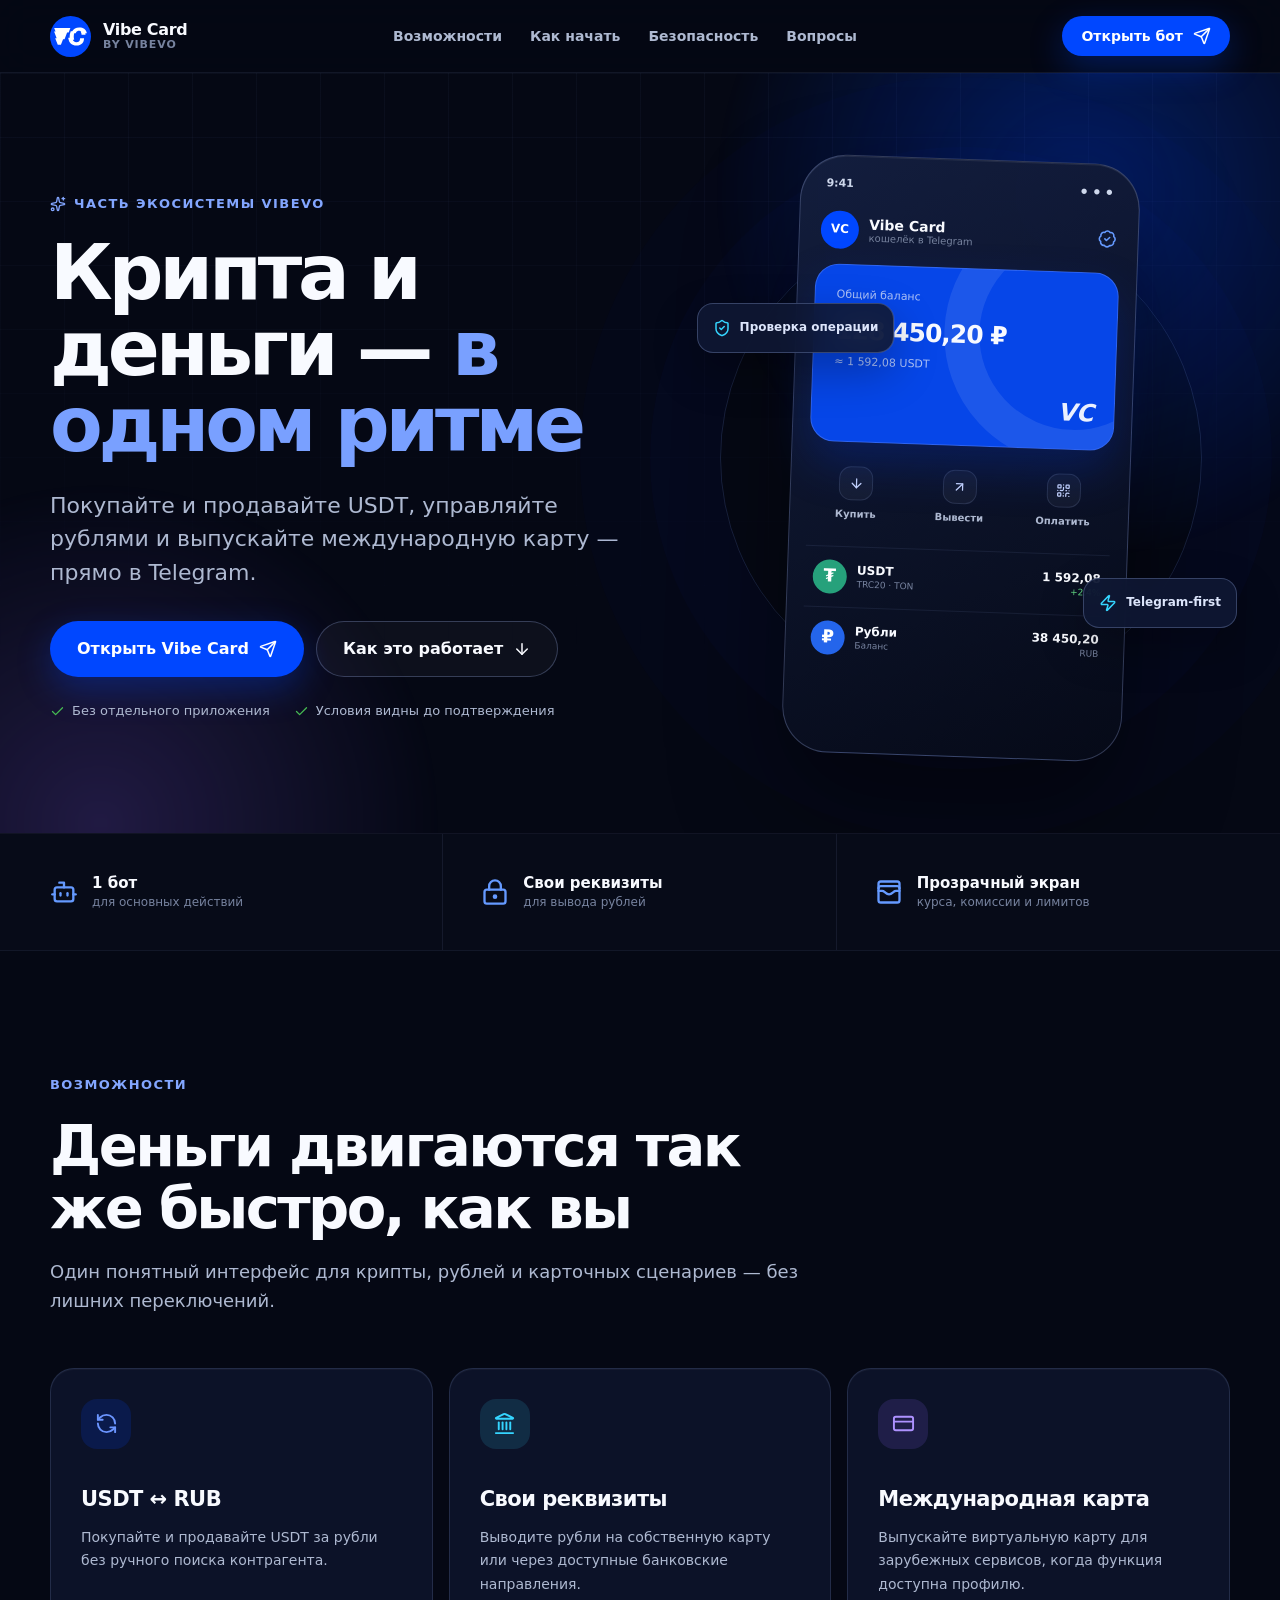
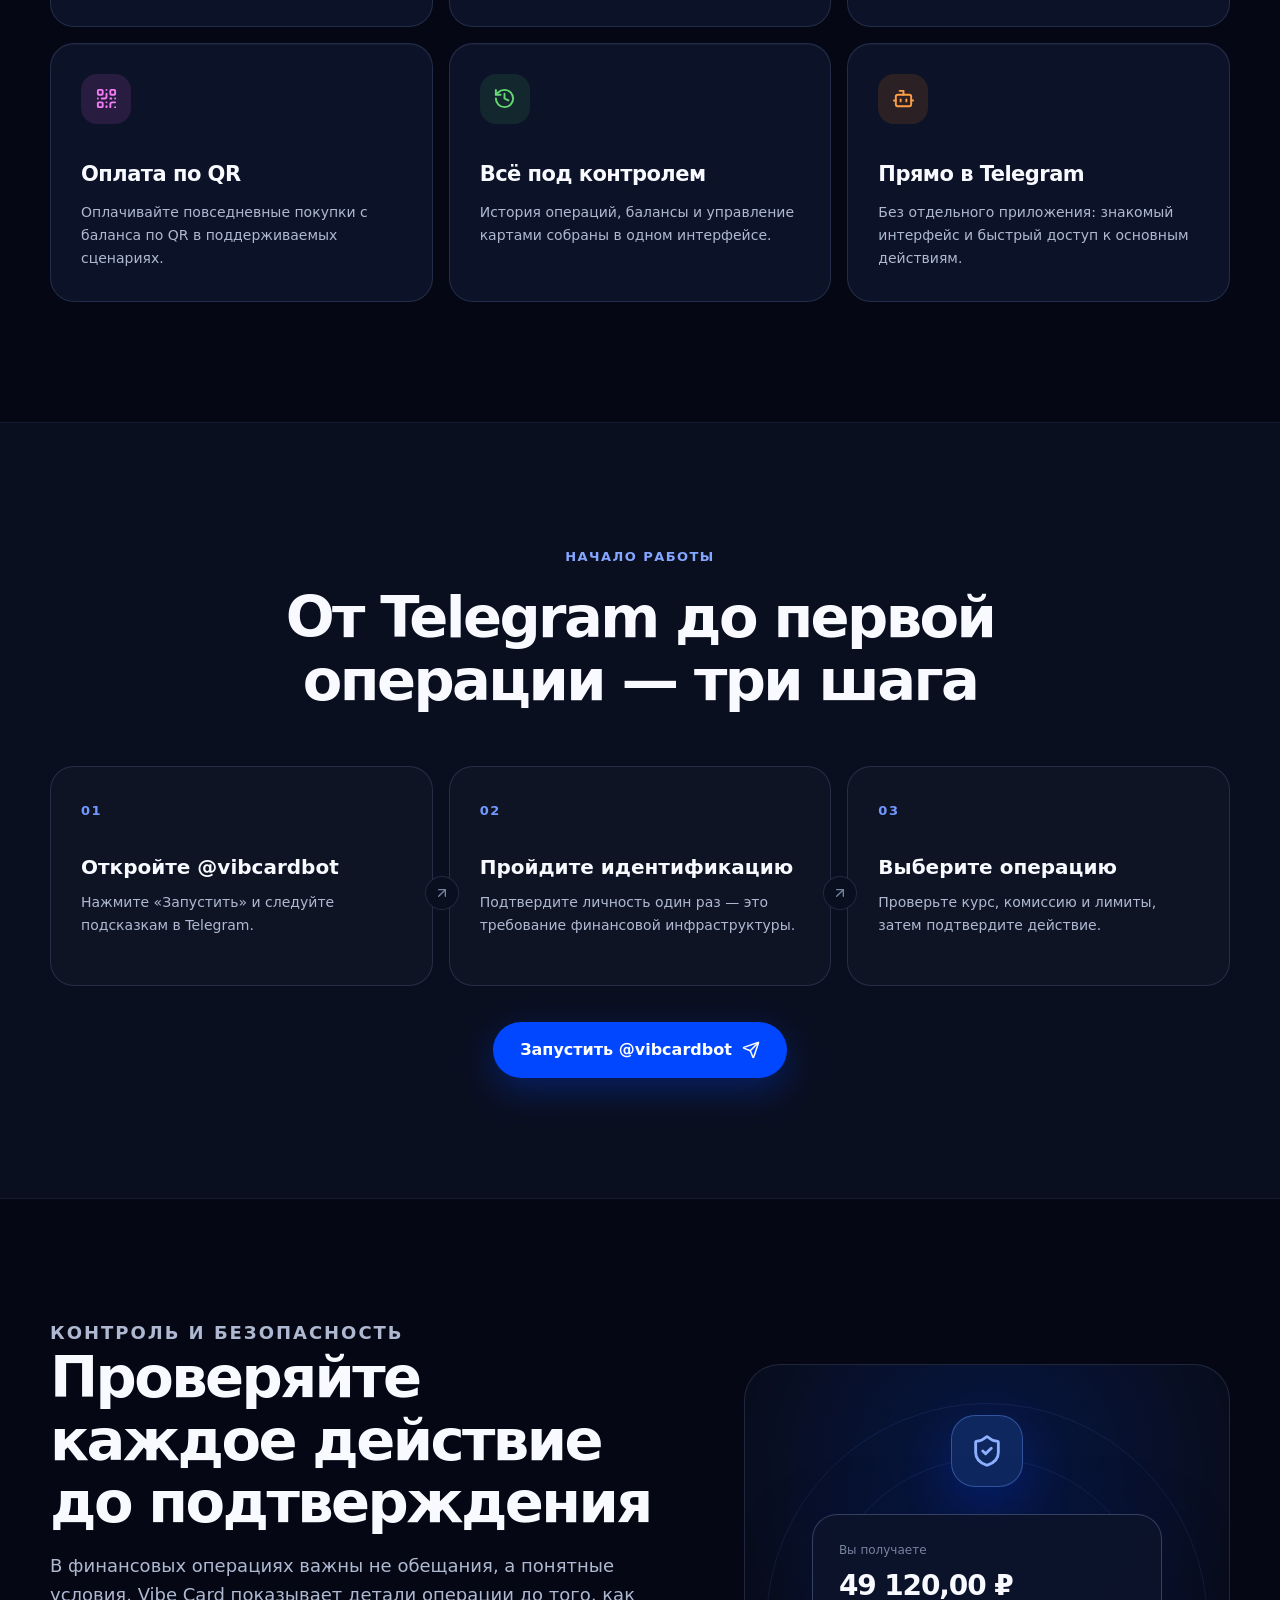
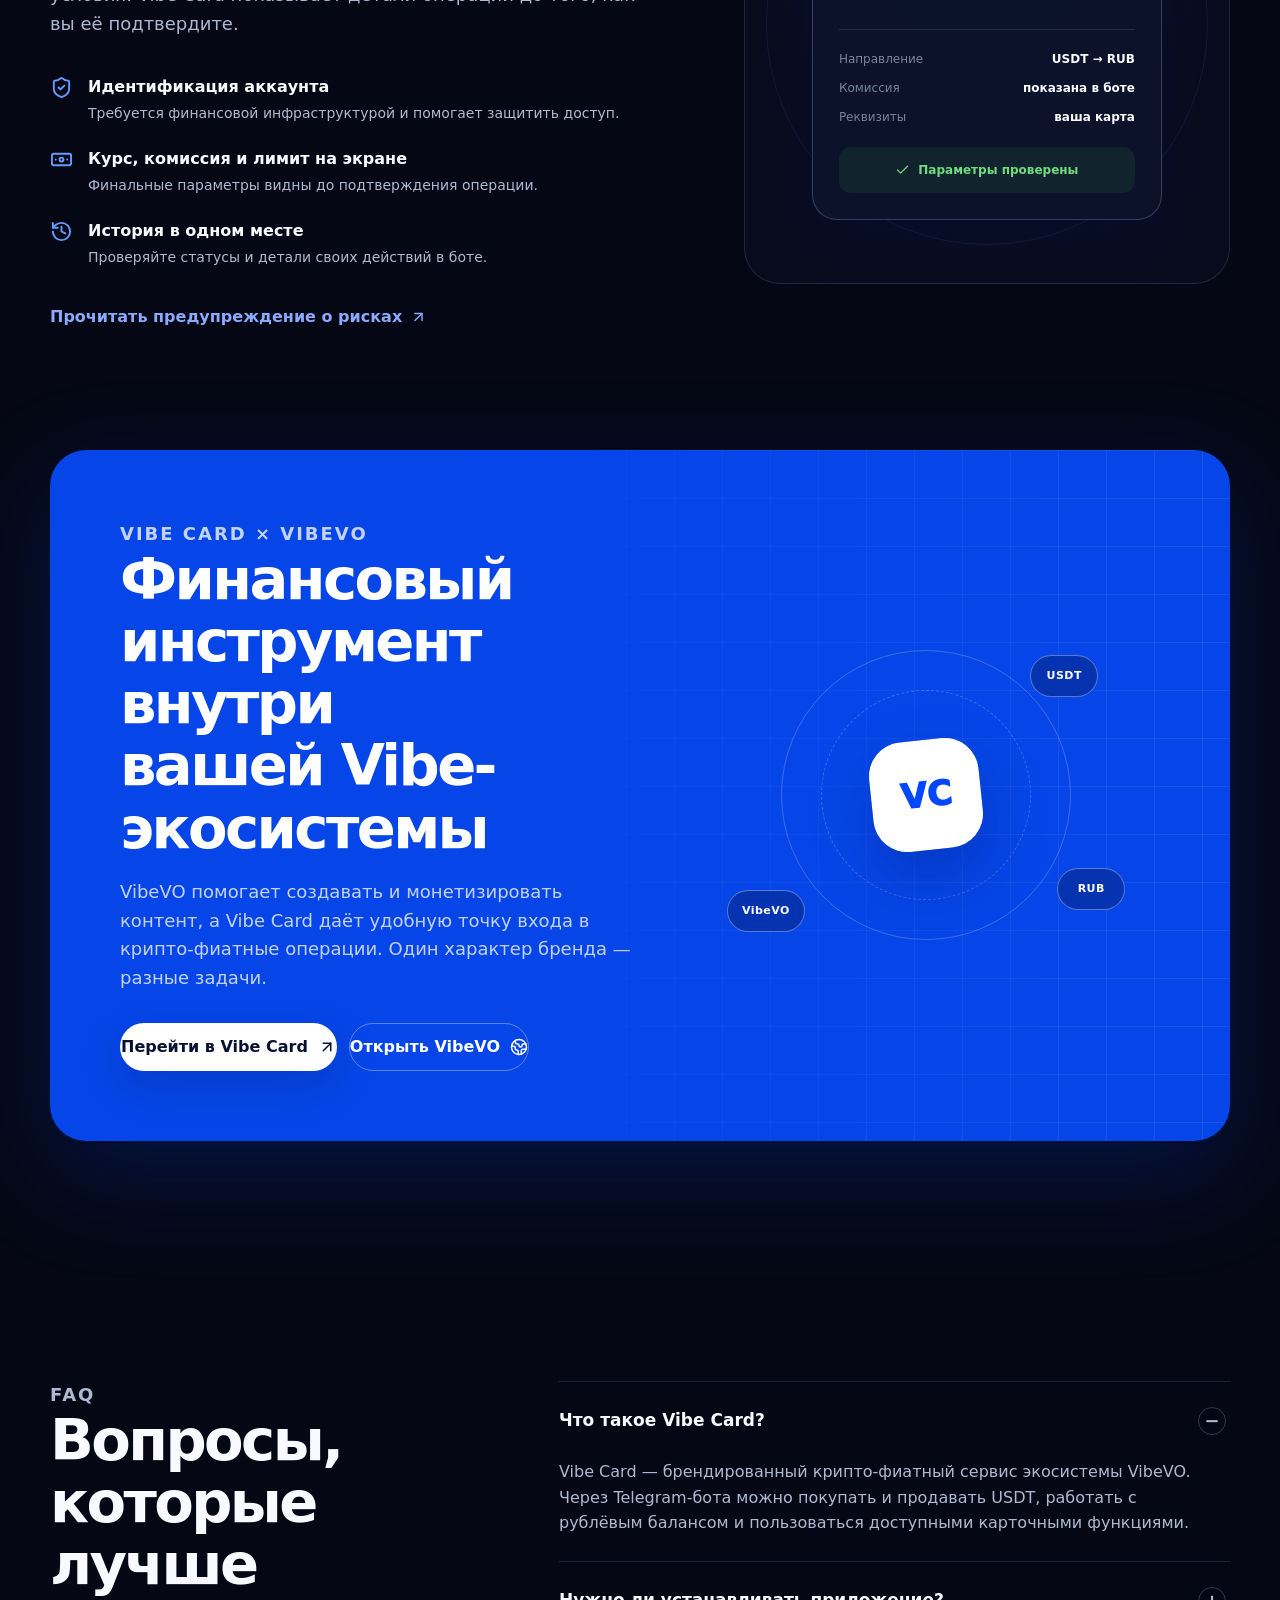
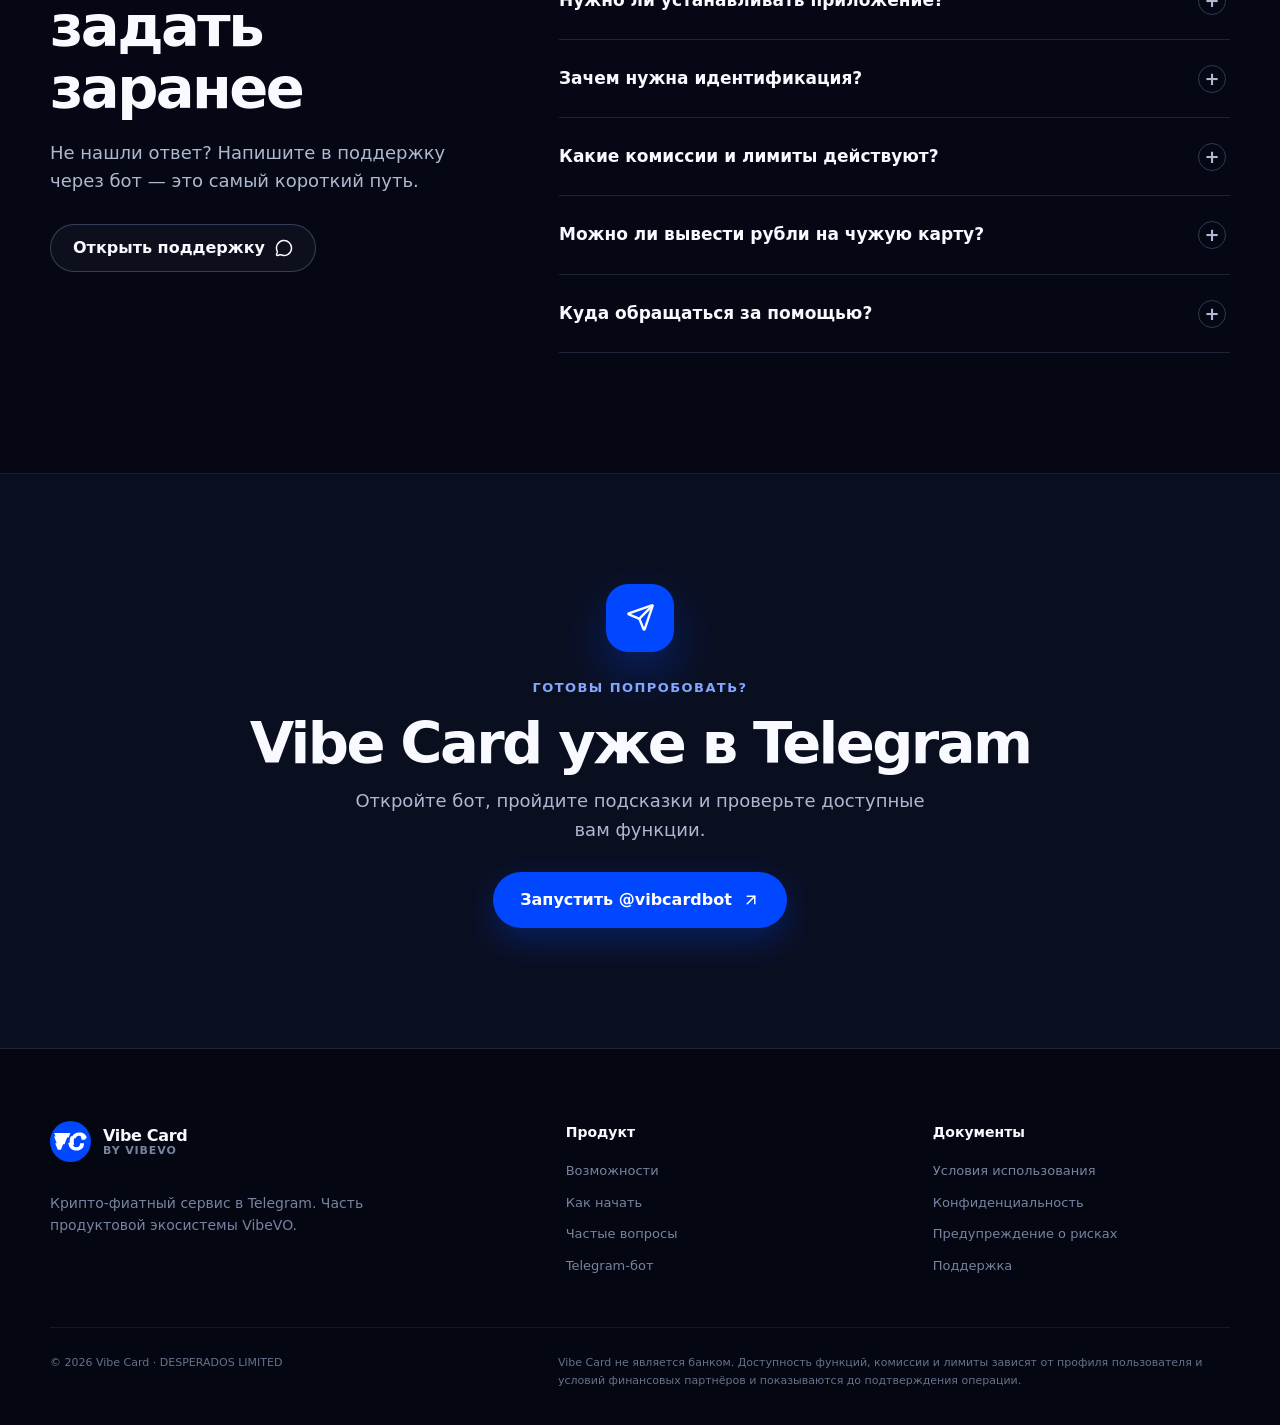
==== commit 5f4f2345: "fix: serve legal routes with trailing slashes" ====
--- a/index.html
+++ b/index.html
@@ -1 +1 @@
-<!DOCTYPE html><!--79oMK5wxaUOjHXoa3_V5i--><html lang="ru"><head><meta charSet="utf-8"/><meta name="viewport" content="width=device-width, initial-scale=1"/><link rel="preload" as="image" href="/brand/vibecard-logo.svg"/><link rel="stylesheet" href="/_next/static/css/1df7e7f9836e5dab.css" data-precedence="next"/><link rel="preload" as="script" fetchPriority="low" href="/_next/static/chunks/webpack-e07c97042a0d0afe.js"/><script src="/_next/static/chunks/87c73c54-24122e7b92478d00.js" async=""></script><script src="/_next/static/chunks/18-42a7c8a442616117.js" async=""></script><script src="/_next/static/chunks/main-app-4553e11fbbc736b1.js" async=""></script><script src="/_next/static/chunks/664-1772d4eb6cd51cf4.js" async=""></script><script src="/_next/static/chunks/489-06a78976fe6db87c.js" async=""></script><script src="/_next/static/chunks/app/page-8ebb834292e5cf3d.js" async=""></script><meta name="theme-color" content="#050814"/><meta name="color-scheme" content="dark"/><title>Vibe Card — USDT, рубли и карта в Telegram</title><meta name="description" content="Покупайте и продавайте USDT, управляйте рублями и выпускайте международную карту в Telegram-боте Vibe Card."/><meta name="application-name" content="Vibe Card"/><link rel="manifest" href="/manifest.webmanifest"/><meta name="robots" content="index, follow"/><link rel="canonical" href="https://vibcard.ru"/><meta property="og:title" content="Vibe Card — крипта и деньги в одном ритме"/><meta property="og:description" content="USDT, рубли и международная карта прямо в Telegram."/><meta property="og:url" content="https://vibcard.ru"/><meta property="og:site_name" content="Vibe Card"/><meta property="og:locale" content="ru_RU"/><meta property="og:image:alt" content="Vibe Card — крипта и деньги в одном ритме"/><meta property="og:image:type" content="image/png"/><meta property="og:image" content="https://vibcard.ru/opengraph-image?97b0c499eff15e6a"/><meta property="og:image:width" content="1200"/><meta property="og:image:height" content="630"/><meta property="og:type" content="website"/><meta name="twitter:card" content="summary_large_image"/><meta name="twitter:title" content="Vibe Card — крипта и деньги в одном ритме"/><meta name="twitter:description" content="USDT, рубли и международная карта прямо в Telegram."/><meta name="twitter:image:alt" content="Vibe Card — крипта и деньги в одном ритме"/><meta name="twitter:image:type" content="image/png"/><meta name="twitter:image" content="https://vibcard.ru/opengraph-image?97b0c499eff15e6a"/><meta name="twitter:image:width" content="1200"/><meta name="twitter:image:height" content="630"/><link rel="icon" href="/icon.svg?6a1bb230cdf1d267" type="image/svg+xml" sizes="any"/><script src="/_next/static/chunks/polyfills-42372ed130431b0a.js" noModule=""></script></head><body><div hidden=""><!--$--><!--/$--></div><header class="site-header"><div class="shell header-inner"><a class="brand" aria-label="Vibe Card — на главную" href="/"><img alt="" aria-hidden="true" width="41" height="41" decoding="async" data-nimg="1" style="color:transparent" src="/brand/vibecard-logo.svg"/><span class="brand-copy"><strong>Vibe Card</strong><span>by VibeVO</span></span></a><nav class="desktop-nav" aria-label="Основная навигация"><a href="/#features">Возможности</a><a href="/#how-it-works">Как начать</a><a href="/#security">Безопасность</a><a href="/#faq">Вопросы</a></nav><a class="button button-small desktop-cta" href="https://t.me/vibcardbot" target="_blank" rel="noreferrer">Открыть бот<svg xmlns="http://www.w3.org/2000/svg" width="24" height="24" viewBox="0 0 24 24" fill="none" stroke="currentColor" stroke-width="2" stroke-linecap="round" stroke-linejoin="round" class="lucide lucide-send" aria-hidden="true"><path d="M14.536 21.686a.5.5 0 0 0 .937-.024l6.5-19a.496.496 0 0 0-.635-.635l-19 6.5a.5.5 0 0 0-.024.937l7.93 3.18a2 2 0 0 1 1.112 1.11z"></path><path d="m21.854 2.147-10.94 10.939"></path></svg></a><details class="mobile-menu"><summary aria-label="Открыть меню"><svg xmlns="http://www.w3.org/2000/svg" width="24" height="24" viewBox="0 0 24 24" fill="none" stroke="currentColor" stroke-width="2" stroke-linecap="round" stroke-linejoin="round" class="lucide lucide-menu" aria-hidden="true"><path d="M4 5h16"></path><path d="M4 12h16"></path><path d="M4 19h16"></path></svg></summary><nav aria-label="Мобильная навигация"><a href="/#features">Возможности</a><a href="/#how-it-works">Как начать</a><a href="/#security">Безопасность</a><a href="/#faq">Вопросы</a><a href="https://t.me/vibcardbot" target="_blank" rel="noreferrer">Открыть @vibcardbot</a></nav></details></div></header><main><section class="hero" aria-labelledby="hero-title"><div class="hero-glow hero-glow-one"></div><div class="hero-glow hero-glow-two"></div><div class="shell hero-grid"><div class="hero-copy"><p class="eyebrow"><svg xmlns="http://www.w3.org/2000/svg" width="24" height="24" viewBox="0 0 24 24" fill="none" stroke="currentColor" stroke-width="2" stroke-linecap="round" stroke-linejoin="round" class="lucide lucide-sparkles" aria-hidden="true"><path d="M11.017 2.814a1 1 0 0 1 1.966 0l1.051 5.558a2 2 0 0 0 1.594 1.594l5.558 1.051a1 1 0 0 1 0 1.966l-5.558 1.051a2 2 0 0 0-1.594 1.594l-1.051 5.558a1 1 0 0 1-1.966 0l-1.051-5.558a2 2 0 0 0-1.594-1.594l-5.558-1.051a1 1 0 0 1 0-1.966l5.558-1.051a2 2 0 0 0 1.594-1.594z"></path><path d="M20 2v4"></path><path d="M22 4h-4"></path><circle cx="4" cy="20" r="2"></circle></svg>Часть экосистемы VibeVO</p><h1 id="hero-title">Крипта и деньги —<span> в одном ритме</span></h1><p class="hero-lead">Покупайте и продавайте USDT, управляйте рублями и выпускайте международную карту — прямо в Telegram.</p><div class="hero-actions"><a class="button button-large" href="https://t.me/vibcardbot" target="_blank" rel="noreferrer">Открыть Vibe Card<svg xmlns="http://www.w3.org/2000/svg" width="24" height="24" viewBox="0 0 24 24" fill="none" stroke="currentColor" stroke-width="2" stroke-linecap="round" stroke-linejoin="round" class="lucide lucide-send" aria-hidden="true"><path d="M14.536 21.686a.5.5 0 0 0 .937-.024l6.5-19a.496.496 0 0 0-.635-.635l-19 6.5a.5.5 0 0 0-.024.937l7.93 3.18a2 2 0 0 1 1.112 1.11z"></path><path d="m21.854 2.147-10.94 10.939"></path></svg></a><a class="button button-large button-secondary" href="#how-it-works">Как это работает<svg xmlns="http://www.w3.org/2000/svg" width="24" height="24" viewBox="0 0 24 24" fill="none" stroke="currentColor" stroke-width="2" stroke-linecap="round" stroke-linejoin="round" class="lucide lucide-arrow-down" aria-hidden="true"><path d="M12 5v14"></path><path d="m19 12-7 7-7-7"></path></svg></a></div><ul class="hero-checks" aria-label="Ключевые преимущества"><li><svg xmlns="http://www.w3.org/2000/svg" width="24" height="24" viewBox="0 0 24 24" fill="none" stroke="currentColor" stroke-width="2" stroke-linecap="round" stroke-linejoin="round" class="lucide lucide-check" aria-hidden="true"><path d="M20 6 9 17l-5-5"></path></svg> Без отдельного приложения</li><li><svg xmlns="http://www.w3.org/2000/svg" width="24" height="24" viewBox="0 0 24 24" fill="none" stroke="currentColor" stroke-width="2" stroke-linecap="round" stroke-linejoin="round" class="lucide lucide-check" aria-hidden="true"><path d="M20 6 9 17l-5-5"></path></svg> Условия видны до подтверждения</li></ul></div><div class="product-stage" aria-label="Пример интерфейса Vibe Card"><div class="phone-shell"><div class="phone-topbar"><span>9:41</span><span class="phone-signal">● ● ●</span></div><div class="phone-title"><div class="mini-logo">VC</div><div><strong>Vibe Card</strong><span>кошелёк в Telegram</span></div><svg xmlns="http://www.w3.org/2000/svg" width="24" height="24" viewBox="0 0 24 24" fill="none" stroke="currentColor" stroke-width="2" stroke-linecap="round" stroke-linejoin="round" class="lucide lucide-badge-check" aria-label="Проверенный сервис"><path d="M3.85 8.62a4 4 0 0 1 4.78-4.77 4 4 0 0 1 6.74 0 4 4 0 0 1 4.78 4.78 4 4 0 0 1 0 6.74 4 4 0 0 1-4.77 4.78 4 4 0 0 1-6.75 0 4 4 0 0 1-4.78-4.77 4 4 0 0 1 0-6.76Z"></path><path d="m9 12 2 2 4-4"></path></svg></div><div class="balance-card"><span>Общий баланс</span><strong>128 450,20 ₽</strong><small>≈ 1 592,08 USDT</small><div class="card-orbit"></div><div class="card-mark">VC</div></div><div class="quick-actions"><div><span><svg xmlns="http://www.w3.org/2000/svg" width="24" height="24" viewBox="0 0 24 24" fill="none" stroke="currentColor" stroke-width="2" stroke-linecap="round" stroke-linejoin="round" class="lucide lucide-arrow-down" aria-hidden="true"><path d="M12 5v14"></path><path d="m19 12-7 7-7-7"></path></svg></span>Купить</div><div><span><svg xmlns="http://www.w3.org/2000/svg" width="24" height="24" viewBox="0 0 24 24" fill="none" stroke="currentColor" stroke-width="2" stroke-linecap="round" stroke-linejoin="round" class="lucide lucide-arrow-up-right" aria-hidden="true"><path d="M7 7h10v10"></path><path d="M7 17 17 7"></path></svg></span>Вывести</div><div><span><svg xmlns="http://www.w3.org/2000/svg" width="24" height="24" viewBox="0 0 24 24" fill="none" stroke="currentColor" stroke-width="2" stroke-linecap="round" stroke-linejoin="round" class="lucide lucide-qr-code" aria-hidden="true"><rect width="5" height="5" x="3" y="3" rx="1"></rect><rect width="5" height="5" x="16" y="3" rx="1"></rect><rect width="5" height="5" x="3" y="16" rx="1"></rect><path d="M21 16h-3a2 2 0 0 0-2 2v3"></path><path d="M21 21v.01"></path><path d="M12 7v3a2 2 0 0 1-2 2H7"></path><path d="M3 12h.01"></path><path d="M12 3h.01"></path><path d="M12 16v.01"></path><path d="M16 12h1"></path><path d="M21 12v.01"></path><path d="M12 21v-1"></path></svg></span>Оплатить</div></div><div class="wallet-row"><div class="currency-icon">₮</div><div><strong>USDT</strong><span>TRC20 · TON</span></div><div><strong>1 592,08</strong><span class="positive">+2,4%</span></div></div><div class="wallet-row"><div class="currency-icon ruble">₽</div><div><strong>Рубли</strong><span>Баланс</span></div><div><strong>38 450,20</strong><span>RUB</span></div></div></div><div class="floating-chip chip-one"><svg xmlns="http://www.w3.org/2000/svg" width="24" height="24" viewBox="0 0 24 24" fill="none" stroke="currentColor" stroke-width="2" stroke-linecap="round" stroke-linejoin="round" class="lucide lucide-shield-check" aria-hidden="true"><path d="M20 13c0 5-3.5 7.5-7.66 8.95a1 1 0 0 1-.67-.01C7.5 20.5 4 18 4 13V6a1 1 0 0 1 1-1c2 0 4.5-1.2 6.24-2.72a1.17 1.17 0 0 1 1.52 0C14.51 3.81 17 5 19 5a1 1 0 0 1 1 1z"></path><path d="m9 12 2 2 4-4"></path></svg>Проверка операции</div><div class="floating-chip chip-two"><svg xmlns="http://www.w3.org/2000/svg" width="24" height="24" viewBox="0 0 24 24" fill="none" stroke="currentColor" stroke-width="2" stroke-linecap="round" stroke-linejoin="round" class="lucide lucide-zap" aria-hidden="true"><path d="M4 14a1 1 0 0 1-.78-1.63l9.9-10.2a.5.5 0 0 1 .86.46l-1.92 6.02A1 1 0 0 0 13 10h7a1 1 0 0 1 .78 1.63l-9.9 10.2a.5.5 0 0 1-.86-.46l1.92-6.02A1 1 0 0 0 11 14z"></path></svg>Telegram-first</div></div></div></section><section class="proof-strip" aria-label="Принципы сервиса"><div class="shell proof-grid"><div><svg xmlns="http://www.w3.org/2000/svg" width="24" height="24" viewBox="0 0 24 24" fill="none" stroke="currentColor" stroke-width="2" stroke-linecap="round" stroke-linejoin="round" class="lucide lucide-bot" aria-hidden="true"><path d="M12 8V4H8"></path><rect width="16" height="12" x="4" y="8" rx="2"></rect><path d="M2 14h2"></path><path d="M20 14h2"></path><path d="M15 13v2"></path><path d="M9 13v2"></path></svg><span><strong>1 бот</strong>для основных действий</span></div><div><svg xmlns="http://www.w3.org/2000/svg" width="24" height="24" viewBox="0 0 24 24" fill="none" stroke="currentColor" stroke-width="2" stroke-linecap="round" stroke-linejoin="round" class="lucide lucide-lock-keyhole" aria-hidden="true"><circle cx="12" cy="16" r="1"></circle><rect x="3" y="10" width="18" height="12" rx="2"></rect><path d="M7 10V7a5 5 0 0 1 10 0v3"></path></svg><span><strong>Свои реквизиты</strong>для вывода рублей</span></div><div><svg xmlns="http://www.w3.org/2000/svg" width="24" height="24" viewBox="0 0 24 24" fill="none" stroke="currentColor" stroke-width="2" stroke-linecap="round" stroke-linejoin="round" class="lucide lucide-wallet-cards" aria-hidden="true"><rect width="18" height="18" x="3" y="3" rx="2"></rect><path d="M3 9a2 2 0 0 1 2-2h14a2 2 0 0 1 2 2"></path><path d="M3 11h3c.8 0 1.6.3 2.1.9l1.1.9c1.6 1.6 4.1 1.6 5.7 0l1.1-.9c.5-.5 1.3-.9 2.1-.9H21"></path></svg><span><strong>Прозрачный экран</strong>курса, комиссии и лимитов</span></div></div></section><section class="section" id="features" aria-labelledby="features-title"><div class="shell"><div class="section-heading"><p class="eyebrow">Возможности</p><h2 id="features-title">Деньги двигаются так же быстро, как вы</h2><p>Один понятный интерфейс для крипты, рублей и карточных сценариев — без лишних переключений.</p></div><div class="feature-grid"><article class="feature-card"><span class="feature-icon feature-icon-blue"><svg xmlns="http://www.w3.org/2000/svg" width="24" height="24" viewBox="0 0 24 24" fill="none" stroke="currentColor" stroke-width="2" stroke-linecap="round" stroke-linejoin="round" class="lucide lucide-refresh-ccw" aria-hidden="true"><path d="M21 12a9 9 0 0 0-9-9 9.75 9.75 0 0 0-6.74 2.74L3 8"></path><path d="M3 3v5h5"></path><path d="M3 12a9 9 0 0 0 9 9 9.75 9.75 0 0 0 6.74-2.74L21 16"></path><path d="M16 16h5v5"></path></svg></span><h3>USDT ↔ RUB</h3><p>Покупайте и продавайте USDT за рубли без ручного поиска контрагента.</p></article><article class="feature-card"><span class="feature-icon feature-icon-cyan"><svg xmlns="http://www.w3.org/2000/svg" width="24" height="24" viewBox="0 0 24 24" fill="none" stroke="currentColor" stroke-width="2" stroke-linecap="round" stroke-linejoin="round" class="lucide lucide-landmark" aria-hidden="true"><path d="M10 18v-7"></path><path d="M11.12 2.198a2 2 0 0 1 1.76.006l7.866 3.847c.476.233.31.949-.22.949H3.474c-.53 0-.695-.716-.22-.949z"></path><path d="M14 18v-7"></path><path d="M18 18v-7"></path><path d="M3 22h18"></path><path d="M6 18v-7"></path></svg></span><h3>Свои реквизиты</h3><p>Выводите рубли на собственную карту или через доступные банковские направления.</p></article><article class="feature-card"><span class="feature-icon feature-icon-violet"><svg xmlns="http://www.w3.org/2000/svg" width="24" height="24" viewBox="0 0 24 24" fill="none" stroke="currentColor" stroke-width="2" stroke-linecap="round" stroke-linejoin="round" class="lucide lucide-credit-card" aria-hidden="true"><rect width="20" height="14" x="2" y="5" rx="2"></rect><line x1="2" x2="22" y1="10" y2="10"></line></svg></span><h3>Международная карта</h3><p>Выпускайте виртуальную карту для зарубежных сервисов, когда функция доступна профилю.</p></article><article class="feature-card"><span class="feature-icon feature-icon-pink"><svg xmlns="http://www.w3.org/2000/svg" width="24" height="24" viewBox="0 0 24 24" fill="none" stroke="currentColor" stroke-width="2" stroke-linecap="round" stroke-linejoin="round" class="lucide lucide-qr-code" aria-hidden="true"><rect width="5" height="5" x="3" y="3" rx="1"></rect><rect width="5" height="5" x="16" y="3" rx="1"></rect><rect width="5" height="5" x="3" y="16" rx="1"></rect><path d="M21 16h-3a2 2 0 0 0-2 2v3"></path><path d="M21 21v.01"></path><path d="M12 7v3a2 2 0 0 1-2 2H7"></path><path d="M3 12h.01"></path><path d="M12 3h.01"></path><path d="M12 16v.01"></path><path d="M16 12h1"></path><path d="M21 12v.01"></path><path d="M12 21v-1"></path></svg></span><h3>Оплата по QR</h3><p>Оплачивайте повседневные покупки с баланса по QR в поддерживаемых сценариях.</p></article><article class="feature-card"><span class="feature-icon feature-icon-green"><svg xmlns="http://www.w3.org/2000/svg" width="24" height="24" viewBox="0 0 24 24" fill="none" stroke="currentColor" stroke-width="2" stroke-linecap="round" stroke-linejoin="round" class="lucide lucide-history" aria-hidden="true"><path d="M3 12a9 9 0 1 0 9-9 9.75 9.75 0 0 0-6.74 2.74L3 8"></path><path d="M3 3v5h5"></path><path d="M12 7v5l4 2"></path></svg></span><h3>Всё под контролем</h3><p>История операций, балансы и управление картами собраны в одном интерфейсе.</p></article><article class="feature-card"><span class="feature-icon feature-icon-orange"><svg xmlns="http://www.w3.org/2000/svg" width="24" height="24" viewBox="0 0 24 24" fill="none" stroke="currentColor" stroke-width="2" stroke-linecap="round" stroke-linejoin="round" class="lucide lucide-bot" aria-hidden="true"><path d="M12 8V4H8"></path><rect width="16" height="12" x="4" y="8" rx="2"></rect><path d="M2 14h2"></path><path d="M20 14h2"></path><path d="M15 13v2"></path><path d="M9 13v2"></path></svg></span><h3>Прямо в Telegram</h3><p>Без отдельного приложения: знакомый интерфейс и быстрый доступ к основным действиям.</p></article></div></div></section><section class="section section-soft" id="how-it-works" aria-labelledby="steps-title"><div class="shell"><div class="section-heading compact"><p class="eyebrow">Начало работы</p><h2 id="steps-title">От Telegram до первой операции — три шага</h2></div><ol class="steps-grid"><li><span class="step-number">01</span><h3>Откройте @vibcardbot</h3><p>Нажмите «Запустить» и следуйте подсказкам в Telegram.</p><svg xmlns="http://www.w3.org/2000/svg" width="24" height="24" viewBox="0 0 24 24" fill="none" stroke="currentColor" stroke-width="2" stroke-linecap="round" stroke-linejoin="round" class="lucide lucide-arrow-up-right step-arrow" aria-hidden="true"><path d="M7 7h10v10"></path><path d="M7 17 17 7"></path></svg></li><li><span class="step-number">02</span><h3>Пройдите идентификацию</h3><p>Подтвердите личность один раз — это требование финансовой инфраструктуры.</p><svg xmlns="http://www.w3.org/2000/svg" width="24" height="24" viewBox="0 0 24 24" fill="none" stroke="currentColor" stroke-width="2" stroke-linecap="round" stroke-linejoin="round" class="lucide lucide-arrow-up-right step-arrow" aria-hidden="true"><path d="M7 7h10v10"></path><path d="M7 17 17 7"></path></svg></li><li><span class="step-number">03</span><h3>Выберите операцию</h3><p>Проверьте курс, комиссию и лимиты, затем подтвердите действие.</p></li></ol><div class="center-action"><a class="button button-large" href="https://t.me/vibcardbot" target="_blank" rel="noreferrer">Запустить @vibcardbot<svg xmlns="http://www.w3.org/2000/svg" width="24" height="24" viewBox="0 0 24 24" fill="none" stroke="currentColor" stroke-width="2" stroke-linecap="round" stroke-linejoin="round" class="lucide lucide-send" aria-hidden="true"><path d="M14.536 21.686a.5.5 0 0 0 .937-.024l6.5-19a.496.496 0 0 0-.635-.635l-19 6.5a.5.5 0 0 0-.024.937l7.93 3.18a2 2 0 0 1 1.112 1.11z"></path><path d="m21.854 2.147-10.94 10.939"></path></svg></a></div></div></section><section class="section" id="security" aria-labelledby="security-title"><div class="shell security-grid"><div class="security-copy"><p class="eyebrow">Контроль и безопасность</p><h2 id="security-title">Проверяйте каждое действие до подтверждения</h2><p>В финансовых операциях важны не обещания, а понятные условия. Vibe Card показывает детали операции до того, как вы её подтвердите.</p><ul class="security-list"><li><svg xmlns="http://www.w3.org/2000/svg" width="24" height="24" viewBox="0 0 24 24" fill="none" stroke="currentColor" stroke-width="2" stroke-linecap="round" stroke-linejoin="round" class="lucide lucide-shield-check" aria-hidden="true"><path d="M20 13c0 5-3.5 7.5-7.66 8.95a1 1 0 0 1-.67-.01C7.5 20.5 4 18 4 13V6a1 1 0 0 1 1-1c2 0 4.5-1.2 6.24-2.72a1.17 1.17 0 0 1 1.52 0C14.51 3.81 17 5 19 5a1 1 0 0 1 1 1z"></path><path d="m9 12 2 2 4-4"></path></svg><span><strong>Идентификация аккаунта</strong>Требуется финансовой инфраструктурой и помогает защитить доступ.</span></li><li><svg xmlns="http://www.w3.org/2000/svg" width="24" height="24" viewBox="0 0 24 24" fill="none" stroke="currentColor" stroke-width="2" stroke-linecap="round" stroke-linejoin="round" class="lucide lucide-banknote" aria-hidden="true"><rect width="20" height="12" x="2" y="6" rx="2"></rect><circle cx="12" cy="12" r="2"></circle><path d="M6 12h.01M18 12h.01"></path></svg><span><strong>Курс, комиссия и лимит на экране</strong>Финальные параметры видны до подтверждения операции.</span></li><li><svg xmlns="http://www.w3.org/2000/svg" width="24" height="24" viewBox="0 0 24 24" fill="none" stroke="currentColor" stroke-width="2" stroke-linecap="round" stroke-linejoin="round" class="lucide lucide-history" aria-hidden="true"><path d="M3 12a9 9 0 1 0 9-9 9.75 9.75 0 0 0-6.74 2.74L3 8"></path><path d="M3 3v5h5"></path><path d="M12 7v5l4 2"></path></svg><span><strong>История в одном месте</strong>Проверяйте статусы и детали своих действий в боте.</span></li></ul><a class="text-link" href="/risk">Прочитать предупреждение о рисках <svg xmlns="http://www.w3.org/2000/svg" width="24" height="24" viewBox="0 0 24 24" fill="none" stroke="currentColor" stroke-width="2" stroke-linecap="round" stroke-linejoin="round" class="lucide lucide-arrow-up-right" aria-hidden="true"><path d="M7 7h10v10"></path><path d="M7 17 17 7"></path></svg></a></div><div class="security-panel"><div class="security-shield"><svg xmlns="http://www.w3.org/2000/svg" width="24" height="24" viewBox="0 0 24 24" fill="none" stroke="currentColor" stroke-width="2" stroke-linecap="round" stroke-linejoin="round" class="lucide lucide-shield-check" aria-hidden="true"><path d="M20 13c0 5-3.5 7.5-7.66 8.95a1 1 0 0 1-.67-.01C7.5 20.5 4 18 4 13V6a1 1 0 0 1 1-1c2 0 4.5-1.2 6.24-2.72a1.17 1.17 0 0 1 1.52 0C14.51 3.81 17 5 19 5a1 1 0 0 1 1 1z"></path><path d="m9 12 2 2 4-4"></path></svg></div><div class="operation-card"><div><span>Вы получаете</span><strong>49 120,00 ₽</strong></div><div class="operation-details"><span>Направление</span><strong>USDT → RUB</strong><span>Комиссия</span><strong>показана в боте</strong><span>Реквизиты</span><strong>ваша карта</strong></div><div class="operation-ready"><svg xmlns="http://www.w3.org/2000/svg" width="24" height="24" viewBox="0 0 24 24" fill="none" stroke="currentColor" stroke-width="2" stroke-linecap="round" stroke-linejoin="round" class="lucide lucide-check" aria-hidden="true"><path d="M20 6 9 17l-5-5"></path></svg> Параметры проверены</div></div></div></div></section><section class="ecosystem-section" aria-labelledby="ecosystem-title"><div class="shell ecosystem-card"><div><p class="eyebrow">Vibe Card × VibeVO</p><h2 id="ecosystem-title">Финансовый инструмент внутри вашей Vibe-экосистемы</h2><p>VibeVO помогает создавать и монетизировать контент, а Vibe Card даёт удобную точку входа в крипто-фиатные операции. Один характер бренда — разные задачи.</p><div class="ecosystem-actions"><a class="button button-light" href="https://t.me/vibcardbot" target="_blank" rel="noreferrer">Перейти в Vibe Card<svg xmlns="http://www.w3.org/2000/svg" width="24" height="24" viewBox="0 0 24 24" fill="none" stroke="currentColor" stroke-width="2" stroke-linecap="round" stroke-linejoin="round" class="lucide lucide-arrow-up-right" aria-hidden="true"><path d="M7 7h10v10"></path><path d="M7 17 17 7"></path></svg></a><a class="button button-ghost-light" href="https://vibevo.io" target="_blank" rel="noreferrer">Открыть VibeVO<svg xmlns="http://www.w3.org/2000/svg" width="24" height="24" viewBox="0 0 24 24" fill="none" stroke="currentColor" stroke-width="2" stroke-linecap="round" stroke-linejoin="round" class="lucide lucide-earth" aria-hidden="true"><path d="M21.54 15H17a2 2 0 0 0-2 2v4.54"></path><path d="M7 3.34V5a3 3 0 0 0 3 3a2 2 0 0 1 2 2c0 1.1.9 2 2 2a2 2 0 0 0 2-2c0-1.1.9-2 2-2h3.17"></path><path d="M11 21.95V18a2 2 0 0 0-2-2a2 2 0 0 1-2-2v-1a2 2 0 0 0-2-2H2.05"></path><circle cx="12" cy="12" r="10"></circle></svg></a></div></div><div class="ecosystem-visual" aria-hidden="true"><div class="ecosystem-ring ring-one"></div><div class="ecosystem-ring ring-two"></div><div class="ecosystem-logo">VC</div><div class="ecosystem-node node-one">USDT</div><div class="ecosystem-node node-two">RUB</div><div class="ecosystem-node node-three">VibeVO</div></div></div></section><section class="section" id="faq" aria-labelledby="faq-title"><div class="shell faq-layout"><div class="faq-intro"><p class="eyebrow">FAQ</p><h2 id="faq-title">Вопросы, которые лучше задать заранее</h2><p>Не нашли ответ? Напишите в поддержку через бот — это самый короткий путь.</p><a class="button button-secondary" href="https://t.me/vibcardbot" target="_blank" rel="noreferrer">Открыть поддержку<svg xmlns="http://www.w3.org/2000/svg" width="24" height="24" viewBox="0 0 24 24" fill="none" stroke="currentColor" stroke-width="2" stroke-linecap="round" stroke-linejoin="round" class="lucide lucide-message-circle" aria-hidden="true"><path d="M2.992 16.342a2 2 0 0 1 .094 1.167l-1.065 3.29a1 1 0 0 0 1.236 1.168l3.413-.998a2 2 0 0 1 1.099.092 10 10 0 1 0-4.777-4.719"></path></svg></a></div><div class="faq-list"><details open=""><summary>Что такое Vibe Card?</summary><p>Vibe Card — брендированный крипто-фиатный сервис экосистемы VibeVO. Через Telegram-бота можно покупать и продавать USDT, работать с рублёвым балансом и пользоваться доступными карточными функциями.</p></details><details><summary>Нужно ли устанавливать приложение?</summary><p>Нет. Основной интерфейс находится в Telegram-боте @vibcardbot. Для работы понадобится актуальная версия Telegram и номер телефона.</p></details><details><summary>Зачем нужна идентификация?</summary><p>Идентификация помогает соблюдать требования финансовых партнёров и защищает аккаунт. Перечень данных и документов показывается непосредственно в защищённом сценарии сервиса.</p></details><details><summary>Какие комиссии и лимиты действуют?</summary><p>Они могут зависеть от операции, направления, валюты и уровня профиля. Актуальные значения отображаются в боте до подтверждения — ориентируйтесь именно на них.</p></details><details><summary>Можно ли вывести рубли на чужую карту?</summary><p>Для безопасной работы используйте только собственные реквизиты. Конкретные доступные направления и проверки отображаются в боте.</p></details><details><summary>Куда обращаться за помощью?</summary><p>Начните с раздела поддержки внутри @vibcardbot: так специалист увидит контекст аккаунта и операции. Никому не сообщайте коды подтверждения, пароль Telegram или ключи от кошелька.</p></details></div></div></section><section class="final-cta" aria-labelledby="final-title"><div class="shell final-cta-inner"><div class="final-icon"><svg xmlns="http://www.w3.org/2000/svg" width="24" height="24" viewBox="0 0 24 24" fill="none" stroke="currentColor" stroke-width="2" stroke-linecap="round" stroke-linejoin="round" class="lucide lucide-send" aria-hidden="true"><path d="M14.536 21.686a.5.5 0 0 0 .937-.024l6.5-19a.496.496 0 0 0-.635-.635l-19 6.5a.5.5 0 0 0-.024.937l7.93 3.18a2 2 0 0 1 1.112 1.11z"></path><path d="m21.854 2.147-10.94 10.939"></path></svg></div><p class="eyebrow">Готовы попробовать?</p><h2 id="final-title">Vibe Card уже в Telegram</h2><p>Откройте бот, пройдите подсказки и проверьте доступные вам функции.</p><a class="button button-large" href="https://t.me/vibcardbot" target="_blank" rel="noreferrer">Запустить @vibcardbot<svg xmlns="http://www.w3.org/2000/svg" width="24" height="24" viewBox="0 0 24 24" fill="none" stroke="currentColor" stroke-width="2" stroke-linecap="round" stroke-linejoin="round" class="lucide lucide-arrow-up-right" aria-hidden="true"><path d="M7 7h10v10"></path><path d="M7 17 17 7"></path></svg></a></div></section></main><footer class="site-footer"><div class="shell footer-grid"><div class="footer-brand"><a class="brand" aria-label="Vibe Card — на главную" href="/"><img alt="" aria-hidden="true" width="41" height="41" decoding="async" data-nimg="1" style="color:transparent" src="/brand/vibecard-logo.svg"/><span class="brand-copy"><strong>Vibe Card</strong><span>by VibeVO</span></span></a><p>Крипто-фиатный сервис в Telegram. Часть продуктовой экосистемы VibeVO.</p></div><nav aria-label="Навигация в подвале"><strong>Продукт</strong><a href="/#features">Возможности</a><a href="/#how-it-works">Как начать</a><a href="/#faq">Частые вопросы</a><a href="https://t.me/vibcardbot" target="_blank" rel="noreferrer">Telegram-бот</a></nav><nav aria-label="Юридическая информация"><strong>Документы</strong><a href="/terms">Условия использования</a><a href="/privacy">Конфиденциальность</a><a href="/risk">Предупреждение о рисках</a><a href="mailto:support@vibevo.io">Поддержка</a></nav></div><div class="shell footer-legal"><p>© <!-- -->2026<!-- --> Vibe Card · <!-- -->DESPERADOS LIMITED</p><p>Vibe Card не является банком. Доступность функций, комиссии и лимиты зависят от профиля пользователя и условий финансовых партнёров и показываются до подтверждения операции.</p></div></footer><!--$--><!--/$--><script src="/_next/static/chunks/webpack-e07c97042a0d0afe.js" id="_R_" async=""></script><script>(self.__next_f=self.__next_f||[]).push([0])</script><script>self.__next_f.push([1,"1:\"$Sreact.fragment\"\n2:I[5341,[],\"\"]\n3:I[25,[],\"\"]\n4:I[9664,[\"664\",\"static/chunks/664-1772d4eb6cd51cf4.js\",\"489\",\"static/chunks/489-06a78976fe6db87c.js\",\"974\",\"static/chunks/app/page-8ebb834292e5cf3d.js\"],\"\"]\n5:I[489,[\"664\",\"static/chunks/664-1772d4eb6cd51cf4.js\",\"489\",\"static/chunks/489-06a78976fe6db87c.js\",\"974\",\"static/chunks/app/page-8ebb834292e5cf3d.js\"],\"Image\"]\n6:I[4833,[\"664\",\"static/chunks/664-1772d4eb6cd51cf4.js\",\"489\",\"static/chunks/489-06a78976fe6db87c.js\",\"974\",\"static/chunks/app/page-8ebb834292e5cf3d.js\"],\"default\"]\n14:I[4431,[],\"\"]\n:HL[\"/_next/static/css/1df7e7f9836e5dab.css\",\"style\"]\n"])</script><script>self.__next_f.push([1,"0:{\"P\":null,\"b\":\"79oMK5wxaUOjHXoa3_V5i\",\"p\":\"\",\"c\":[\"\",\"\"],\"i\":false,\"f\":[[[\"\",{\"children\":[\"__PAGE__\",{}]},\"$undefined\",\"$undefined\",true],[\"\",[\"$\",\"$1\",\"c\",{\"children\":[[[\"$\",\"link\",\"0\",{\"rel\":\"stylesheet\",\"href\":\"/_next/static/css/1df7e7f9836e5dab.css\",\"precedence\":\"next\",\"crossOrigin\":\"$undefined\",\"nonce\":\"$undefined\"}]],[\"$\",\"html\",null,{\"lang\":\"ru\",\"children\":[\"$\",\"body\",null,{\"children\":[\"$\",\"$L2\",null,{\"parallelRouterKey\":\"children\",\"error\":\"$undefined\",\"errorStyles\":\"$undefined\",\"errorScripts\":\"$undefined\",\"template\":[\"$\",\"$L3\",null,{}],\"templateStyles\":\"$undefined\",\"templateScripts\":\"$undefined\",\"notFound\":[[\"$\",\"main\",null,{\"className\":\"not-found\",\"children\":[\"$\",\"div\",null,{\"children\":[[\"$\",\"strong\",null,{\"children\":\"404\"}],[\"$\",\"h1\",null,{\"children\":\"Такой страницы нет\"}],[\"$\",\"p\",null,{\"children\":\"Возможно, адрес изменился. Вернитесь на главную Vibe Card.\"}],[\"$\",\"$L4\",null,{\"className\":\"button button-large\",\"href\":\"/\",\"children\":\"На главную\"}]]}]}],[]],\"forbidden\":\"$undefined\",\"unauthorized\":\"$undefined\"}]}]}]]}],{\"children\":[\"__PAGE__\",[\"$\",\"$1\",\"c\",{\"children\":[[[\"$\",\"header\",null,{\"className\":\"site-header\",\"children\":[\"$\",\"div\",null,{\"className\":\"shell header-inner\",\"children\":[[\"$\",\"$L4\",null,{\"className\":\"brand\",\"href\":\"/\",\"aria-label\":\"Vibe Card — на главную\",\"children\":[[\"$\",\"$L5\",null,{\"src\":\"/brand/vibecard-logo.svg\",\"width\":41,\"height\":41,\"priority\":true,\"alt\":\"\",\"aria-hidden\":\"true\"}],[\"$\",\"span\",null,{\"className\":\"brand-copy\",\"children\":[[\"$\",\"strong\",null,{\"children\":\"Vibe Card\"}],[\"$\",\"span\",null,{\"children\":\"by VibeVO\"}]]}]]}],[\"$\",\"nav\",null,{\"className\":\"desktop-nav\",\"aria-label\":\"Основная навигация\",\"children\":[[\"$\",\"a\",\"/#features\",{\"href\":\"/#features\",\"children\":\"Возможности\"}],[\"$\",\"a\",\"/#how-it-works\",{\"href\":\"/#how-it-works\",\"children\":\"Как начать\"}],[\"$\",\"a\",\"/#security\",{\"href\":\"/#security\",\"children\":\"Безопасность\"}],[\"$\",\"a\",\"/#faq\",{\"href\":\"/#faq\",\"children\":\"Вопросы\"}]]}],[\"$\",\"a\",null,{\"className\":\"button button-small desktop-cta\",\"href\":\"https://t.me/vibcardbot\",\"target\":\"_blank\",\"rel\":\"noreferrer\",\"children\":[\"Открыть бот\",[\"$\",\"$L6\",null,{\"ref\":\"$undefined\",\"iconNode\":[[\"path\",{\"d\":\"M14.536 21.686a.5.5 0 0 0 .937-.024l6.5-19a.496.496 0 0 0-.635-.635l-19 6.5a.5.5 0 0 0-.024.937l7.93 3.18a2 2 0 0 1 1.112 1.11z\",\"key\":\"1ffxy3\"}],[\"path\",{\"d\":\"m21.854 2.147-10.94 10.939\",\"key\":\"12cjpa\"}]],\"className\":\"lucide-send\",\"aria-hidden\":\"true\"}]]}],[\"$\",\"details\",null,{\"className\":\"mobile-menu\",\"children\":[[\"$\",\"summary\",null,{\"aria-label\":\"Открыть меню\",\"children\":[\"$\",\"$L6\",null,{\"ref\":\"$undefined\",\"iconNode\":[[\"path\",{\"d\":\"M4 5h16\",\"key\":\"1tepv9\"}],[\"path\",{\"d\":\"M4 12h16\",\"key\":\"1lakjw\"}],[\"path\",{\"d\":\"M4 19h16\",\"key\":\"1djgab\"}]],\"className\":\"lucide-menu\",\"aria-hidden\":\"true\"}]}],[\"$\",\"nav\",null,{\"aria-label\":\"Мобильная навигация\",\"children\":[[[\"$\",\"a\",\"/#features\",{\"href\":\"/#features\",\"children\":\"Возможности\"}],[\"$\",\"a\",\"/#how-it-works\",{\"href\":\"/#how-it-works\",\"children\":\"Как начать\"}],[\"$\",\"a\",\"/#security\",{\"href\":\"/#security\",\"children\":\"Безопасность\"}],[\"$\",\"a\",\"/#faq\",{\"href\":\"/#faq\",\"children\":\"Вопросы\"}]],[\"$\",\"a\",null,{\"href\":\"https://t.me/vibcardbot\",\"target\":\"_blank\",\"rel\":\"noreferrer\",\"children\":\"Открыть @vibcardbot\"}]]}]]}]]}]}],[\"$\",\"main\",null,{\"children\":[[\"$\",\"section\",null,{\"className\":\"hero\",\"aria-labelledby\":\"hero-title\",\"children\":[[\"$\",\"div\",null,{\"className\":\"hero-glow hero-glow-one\"}],[\"$\",\"div\",null,{\"className\":\"hero-glow hero-glow-two\"}],[\"$\",\"div\",null,{\"className\":\"shell hero-grid\",\"children\":[[\"$\",\"div\",null,{\"className\":\"hero-copy\",\"children\":[[\"$\",\"p\",null,{\"className\":\"eyebrow\",\"children\":[[\"$\",\"$L6\",null,{\"ref\":\"$undefined\",\"iconNode\":[[\"path\",{\"d\":\"M11.017 2.814a1 1 0 0 1 1.966 0l1.051 5.558a2 2 0 0 0 1.594 1.594l5.558 1.051a1 1 0 0 1 0 1.966l-5.558 1.051a2 2 0 0 0-1.594 1.594l-1.051 5.558a1 1 0 0 1-1.966 0l-1.051-5.558a2 2 0 0 0-1.594-1.594l-5.558-1.051a1 1 0 0 1 0-1.966l5.558-1.051a2 2 0 0 0 1.594-1.594z\",\"key\":\"1s2grr\"}],[\"path\",{\"d\":\"M20 2v4\",\"key\":\"1rf3ol\"}],[\"path\",{\"d\":\"M22 4h-4\",\"key\":\"gwowj6\"}],[\"circle\",{\"cx\":\"4\",\"cy\":\"20\",\"r\":\"2\",\"key\":\"6kqj1y\"}]],\"className\":\"lucide-sparkles\",\"aria-hidden\":\"true\"}],\"Часть экосистемы VibeVO\"]}],[\"$\",\"h1\",null,{\"id\":\"hero-title\",\"children\":[\"Крипта и деньги —\",[\"$\",\"span\",null,{\"children\":\" в одном ритме\"}]]}],[\"$\",\"p\",null,{\"className\":\"hero-lead\",\"children\":\"Покупайте и продавайте USDT, управляйте рублями и выпускайте международную карту — прямо в Telegram.\"}],[\"$\",\"div\",null,{\"className\":\"hero-actions\",\"children\":[[\"$\",\"a\",null,{\"className\":\"button button-large\",\"href\":\"https://t.me/vibcardbot\",\"target\":\"_blank\",\"rel\":\"noreferrer\",\"children\":[\"Открыть Vibe Card\",[\"$\",\"$L6\",null,{\"ref\":\"$undefined\",\"iconNode\":\"$0:f:0:1:2:children:1:props:children:0:0:props:children:props:children:2:props:children:1:props:iconNode\",\"className\":\"lucide-send\",\"aria-hidden\":\"true\"}]]}],[\"$\",\"a\",null,{\"className\":\"button button-large button-secondary\",\"href\":\"#how-it-works\",\"children\":[\"Как это работает\",\"$L7\"]}]]}],\"$L8\"]}],\"$L9\"]}]]}],\"$La\",\"$Lb\",\"$Lc\",\"$Ld\",\"$Le\",\"$Lf\",\"$L10\"]}],\"$L11\"],null,\"$L12\"]}],{},null,false]},null,false],\"$L13\",false]],\"m\":\"$undefined\",\"G\":[\"$14\",[]],\"s\":false,\"S\":true}\n"])</script><script>self.__next_f.push([1,"15:I[5104,[],\"OutletBoundary\"]\n17:I[7158,[],\"AsyncMetadataOutlet\"]\n19:I[5104,[],\"ViewportBoundary\"]\n1b:I[5104,[],\"MetadataBoundary\"]\n1c:\"$Sreact.suspense\"\n7:[\"$\",\"$L6\",null,{\"ref\":\"$undefined\",\"iconNode\":[[\"path\",{\"d\":\"M12 5v14\",\"key\":\"s699le\"}],[\"path\",{\"d\":\"m19 12-7 7-7-7\",\"key\":\"1idqje\"}]],\"className\":\"lucide-arrow-down\",\"aria-hidden\":\"true\"}]\n8:[\"$\",\"ul\",null,{\"className\":\"hero-checks\",\"aria-label\":\"Ключевые преимущества\",\"children\":[[\"$\",\"li\",null,{\"children\":[[\"$\",\"$L6\",null,{\"ref\":\"$undefined\",\"iconNode\":[[\"path\",{\"d\":\"M20 6 9 17l-5-5\",\"key\":\"1gmf2c\"}]],\"className\":\"lucide-check\",\"aria-hidden\":\"true\"}],\" Без отдельного приложения\"]}],[\"$\",\"li\",null,{\"children\":[[\"$\",\"$L6\",null,{\"ref\":\"$undefined\",\"iconNode\":\"$8:props:children:0:props:children:0:props:iconNode\",\"className\":\"lucide-check\",\"aria-hidden\":\"true\"}],\" Условия видны до подтверждения\"]}]]}]\n"])</script><script>self.__next_f.push([1,"9:[\"$\",\"div\",null,{\"className\":\"product-stage\",\"aria-label\":\"Пример интерфейса Vibe Card\",\"children\":[[\"$\",\"div\",null,{\"className\":\"phone-shell\",\"children\":[[\"$\",\"div\",null,{\"className\":\"phone-topbar\",\"children\":[[\"$\",\"span\",null,{\"children\":\"9:41\"}],[\"$\",\"span\",null,{\"className\":\"phone-signal\",\"children\":\"● ● ●\"}]]}],[\"$\",\"div\",null,{\"className\":\"phone-title\",\"children\":[[\"$\",\"div\",null,{\"className\":\"mini-logo\",\"children\":\"VC\"}],[\"$\",\"div\",null,{\"children\":[[\"$\",\"strong\",null,{\"children\":\"Vibe Card\"}],[\"$\",\"span\",null,{\"children\":\"кошелёк в Telegram\"}]]}],[\"$\",\"$L6\",null,{\"ref\":\"$undefined\",\"iconNode\":[[\"path\",{\"d\":\"M3.85 8.62a4 4 0 0 1 4.78-4.77 4 4 0 0 1 6.74 0 4 4 0 0 1 4.78 4.78 4 4 0 0 1 0 6.74 4 4 0 0 1-4.77 4.78 4 4 0 0 1-6.75 0 4 4 0 0 1-4.78-4.77 4 4 0 0 1 0-6.76Z\",\"key\":\"3c2336\"}],[\"path\",{\"d\":\"m9 12 2 2 4-4\",\"key\":\"dzmm74\"}]],\"className\":\"lucide-badge-check\",\"aria-label\":\"Проверенный сервис\"}]]}],[\"$\",\"div\",null,{\"className\":\"balance-card\",\"children\":[[\"$\",\"span\",null,{\"children\":\"Общий баланс\"}],[\"$\",\"strong\",null,{\"children\":\"128 450,20 ₽\"}],[\"$\",\"small\",null,{\"children\":\"≈ 1 592,08 USDT\"}],[\"$\",\"div\",null,{\"className\":\"card-orbit\"}],[\"$\",\"div\",null,{\"className\":\"card-mark\",\"children\":\"VC\"}]]}],[\"$\",\"div\",null,{\"className\":\"quick-actions\",\"children\":[[\"$\",\"div\",null,{\"children\":[[\"$\",\"span\",null,{\"children\":[\"$\",\"$L6\",null,{\"ref\":\"$undefined\",\"iconNode\":\"$7:props:iconNode\",\"className\":\"lucide-arrow-down\",\"aria-hidden\":\"true\"}]}],\"Купить\"]}],[\"$\",\"div\",null,{\"children\":[[\"$\",\"span\",null,{\"children\":[\"$\",\"$L6\",null,{\"ref\":\"$undefined\",\"iconNode\":[[\"path\",{\"d\":\"M7 7h10v10\",\"key\":\"1tivn9\"}],[\"path\",{\"d\":\"M7 17 17 7\",\"key\":\"1vkiza\"}]],\"className\":\"lucide-arrow-up-right\",\"aria-hidden\":\"true\"}]}],\"Вывести\"]}],[\"$\",\"div\",null,{\"children\":[[\"$\",\"span\",null,{\"children\":[\"$\",\"$L6\",null,{\"ref\":\"$undefined\",\"iconNode\":[[\"rect\",{\"width\":\"5\",\"height\":\"5\",\"x\":\"3\",\"y\":\"3\",\"rx\":\"1\",\"key\":\"1tu5fj\"}],[\"rect\",{\"width\":\"5\",\"height\":\"5\",\"x\":\"16\",\"y\":\"3\",\"rx\":\"1\",\"key\":\"1v8r4q\"}],[\"rect\",{\"width\":\"5\",\"height\":\"5\",\"x\":\"3\",\"y\":\"16\",\"rx\":\"1\",\"key\":\"1x03jg\"}],[\"path\",{\"d\":\"M21 16h-3a2 2 0 0 0-2 2v3\",\"key\":\"177gqh\"}],[\"path\",{\"d\":\"M21 21v.01\",\"key\":\"ents32\"}],[\"path\",{\"d\":\"M12 7v3a2 2 0 0 1-2 2H7\",\"key\":\"8crl2c\"}],[\"path\",{\"d\":\"M3 12h.01\",\"key\":\"nlz23k\"}],[\"path\",{\"d\":\"M12 3h.01\",\"key\":\"n36tog\"}],[\"path\",{\"d\":\"M12 16v.01\",\"key\":\"133mhm\"}],[\"path\",{\"d\":\"M16 12h1\",\"key\":\"1slzba\"}],[\"path\",{\"d\":\"M21 12v.01\",\"key\":\"1lwtk9\"}],[\"path\",{\"d\":\"M12 21v-1\",\"key\":\"1880an\"}]],\"className\":\"lucide-qr-code\",\"aria-hidden\":\"true\"}]}],\"Оплатить\"]}]]}],[\"$\",\"div\",null,{\"className\":\"wallet-row\",\"children\":[[\"$\",\"div\",null,{\"className\":\"currency-icon\",\"children\":\"₮\"}],[\"$\",\"div\",null,{\"children\":[[\"$\",\"strong\",null,{\"children\":\"USDT\"}],[\"$\",\"span\",null,{\"children\":\"TRC20 · TON\"}]]}],[\"$\",\"div\",null,{\"children\":[[\"$\",\"strong\",null,{\"children\":\"1 592,08\"}],[\"$\",\"span\",null,{\"className\":\"positive\",\"children\":\"+2,4%\"}]]}]]}],[\"$\",\"div\",null,{\"className\":\"wallet-row\",\"children\":[[\"$\",\"div\",null,{\"className\":\"currency-icon ruble\",\"children\":\"₽\"}],[\"$\",\"div\",null,{\"children\":[[\"$\",\"strong\",null,{\"children\":\"Рубли\"}],[\"$\",\"span\",null,{\"children\":\"Баланс\"}]]}],[\"$\",\"div\",null,{\"children\":[[\"$\",\"strong\",null,{\"children\":\"38 450,20\"}],[\"$\",\"span\",null,{\"children\":\"RUB\"}]]}]]}]]}],[\"$\",\"div\",null,{\"className\":\"floating-chip chip-one\",\"children\":[[\"$\",\"$L6\",null,{\"ref\":\"$undefined\",\"iconNode\":[[\"path\",{\"d\":\"M20 13c0 5-3.5 7.5-7.66 8.95a1 1 0 0 1-.67-.01C7.5 20.5 4 18 4 13V6a1 1 0 0 1 1-1c2 0 4.5-1.2 6.24-2.72a1.17 1.17 0 0 1 1.52 0C14.51 3.81 17 5 19 5a1 1 0 0 1 1 1z\",\"key\":\"oel41y\"}],[\"path\",{\"d\":\"m9 12 2 2 4-4\",\"key\":\"dzmm74\"}]],\"className\":\"lucide-shield-check\",\"aria-hidden\":\"true\"}],\"Проверка операции\"]}],[\"$\",\"div\",null,{\"className\":\"floating-chip chip-two\",\"children\":[[\"$\",\"$L6\",null,{\"ref\":\"$undefined\",\"iconNode\":[[\"path\",{\"d\":\"M4 14a1 1 0 0 1-.78-1.63l9.9-10.2a.5.5 0 0 1 .86.46l-1.92 6.02A1 1 0 0 0 13 10h7a1 1 0 0 1 .78 1.63l-9.9 10.2a.5.5 0 0 1-.86-.46l1.92-6.02A1 1 0 0 0 11 14z\",\"key\":\"1xq2db\"}]],\"className\":\"lucide-zap\",\"aria-hidden\":\"true\"}],\"Telegram-first\"]}]]}]\n"])</script><script>self.__next_f.push([1,"a:[\"$\",\"section\",null,{\"className\":\"proof-strip\",\"aria-label\":\"Принципы сервиса\",\"children\":[\"$\",\"div\",null,{\"className\":\"shell proof-grid\",\"children\":[[\"$\",\"div\",null,{\"children\":[[\"$\",\"$L6\",null,{\"ref\":\"$undefined\",\"iconNode\":[[\"path\",{\"d\":\"M12 8V4H8\",\"key\":\"hb8ula\"}],[\"rect\",{\"width\":\"16\",\"height\":\"12\",\"x\":\"4\",\"y\":\"8\",\"rx\":\"2\",\"key\":\"enze0r\"}],[\"path\",{\"d\":\"M2 14h2\",\"key\":\"vft8re\"}],[\"path\",{\"d\":\"M20 14h2\",\"key\":\"4cs60a\"}],[\"path\",{\"d\":\"M15 13v2\",\"key\":\"1xurst\"}],[\"path\",{\"d\":\"M9 13v2\",\"key\":\"rq6x2g\"}]],\"className\":\"lucide-bot\",\"aria-hidden\":\"true\"}],[\"$\",\"span\",null,{\"children\":[[\"$\",\"strong\",null,{\"children\":\"1 бот\"}],\"для основных действий\"]}]]}],[\"$\",\"div\",null,{\"children\":[[\"$\",\"$L6\",null,{\"ref\":\"$undefined\",\"iconNode\":[[\"circle\",{\"cx\":\"12\",\"cy\":\"16\",\"r\":\"1\",\"key\":\"1au0dj\"}],[\"rect\",{\"x\":\"3\",\"y\":\"10\",\"width\":\"18\",\"height\":\"12\",\"rx\":\"2\",\"key\":\"6s8ecr\"}],[\"path\",{\"d\":\"M7 10V7a5 5 0 0 1 10 0v3\",\"key\":\"1pqi11\"}]],\"className\":\"lucide-lock-keyhole\",\"aria-hidden\":\"true\"}],[\"$\",\"span\",null,{\"children\":[[\"$\",\"strong\",null,{\"children\":\"Свои реквизиты\"}],\"для вывода рублей\"]}]]}],[\"$\",\"div\",null,{\"children\":[[\"$\",\"$L6\",null,{\"ref\":\"$undefined\",\"iconNode\":[[\"rect\",{\"width\":\"18\",\"height\":\"18\",\"x\":\"3\",\"y\":\"3\",\"rx\":\"2\",\"key\":\"afitv7\"}],[\"path\",{\"d\":\"M3 9a2 2 0 0 1 2-2h14a2 2 0 0 1 2 2\",\"key\":\"4125el\"}],[\"path\",{\"d\":\"M3 11h3c.8 0 1.6.3 2.1.9l1.1.9c1.6 1.6 4.1 1.6 5.7 0l1.1-.9c.5-.5 1.3-.9 2.1-.9H21\",\"key\":\"1dpki6\"}]],\"className\":\"lucide-wallet-cards\",\"aria-hidden\":\"true\"}],[\"$\",\"span\",null,{\"children\":[[\"$\",\"strong\",null,{\"children\":\"Прозрачный экран\"}],\"курса, комиссии и лимитов\"]}]]}]]}]}]\n"])</script><script>self.__next_f.push([1,"b:[\"$\",\"section\",null,{\"className\":\"section\",\"id\":\"features\",\"aria-labelledby\":\"features-title\",\"children\":[\"$\",\"div\",null,{\"className\":\"shell\",\"children\":[[\"$\",\"div\",null,{\"className\":\"section-heading\",\"children\":[[\"$\",\"p\",null,{\"className\":\"eyebrow\",\"children\":\"Возможности\"}],[\"$\",\"h2\",null,{\"id\":\"features-title\",\"children\":\"Деньги двигаются так же быстро, как вы\"}],[\"$\",\"p\",null,{\"children\":\"Один понятный интерфейс для крипты, рублей и карточных сценариев — без лишних переключений.\"}]]}],[\"$\",\"div\",null,{\"className\":\"feature-grid\",\"children\":[[\"$\",\"article\",\"USDT ↔ RUB\",{\"className\":\"feature-card\",\"children\":[[\"$\",\"span\",null,{\"className\":\"feature-icon feature-icon-blue\",\"children\":[\"$\",\"$L6\",null,{\"ref\":\"$undefined\",\"iconNode\":[[\"path\",{\"d\":\"M21 12a9 9 0 0 0-9-9 9.75 9.75 0 0 0-6.74 2.74L3 8\",\"key\":\"14sxne\"}],[\"path\",{\"d\":\"M3 3v5h5\",\"key\":\"1xhq8a\"}],[\"path\",{\"d\":\"M3 12a9 9 0 0 0 9 9 9.75 9.75 0 0 0 6.74-2.74L21 16\",\"key\":\"1hlbsb\"}],[\"path\",{\"d\":\"M16 16h5v5\",\"key\":\"ccwih5\"}]],\"className\":\"lucide-refresh-ccw\",\"aria-hidden\":\"true\"}]}],[\"$\",\"h3\",null,{\"children\":\"USDT ↔ RUB\"}],[\"$\",\"p\",null,{\"children\":\"Покупайте и продавайте USDT за рубли без ручного поиска контрагента.\"}]]}],[\"$\",\"article\",\"Свои реквизиты\",{\"className\":\"feature-card\",\"children\":[[\"$\",\"span\",null,{\"className\":\"feature-icon feature-icon-cyan\",\"children\":[\"$\",\"$L6\",null,{\"ref\":\"$undefined\",\"iconNode\":[[\"path\",{\"d\":\"M10 18v-7\",\"key\":\"wt116b\"}],[\"path\",{\"d\":\"M11.12 2.198a2 2 0 0 1 1.76.006l7.866 3.847c.476.233.31.949-.22.949H3.474c-.53 0-.695-.716-.22-.949z\",\"key\":\"1m329m\"}],[\"path\",{\"d\":\"M14 18v-7\",\"key\":\"vav6t3\"}],[\"path\",{\"d\":\"M18 18v-7\",\"key\":\"aexdmj\"}],[\"path\",{\"d\":\"M3 22h18\",\"key\":\"8prr45\"}],[\"path\",{\"d\":\"M6 18v-7\",\"key\":\"1ivflk\"}]],\"className\":\"lucide-landmark\",\"aria-hidden\":\"true\"}]}],[\"$\",\"h3\",null,{\"children\":\"Свои реквизиты\"}],[\"$\",\"p\",null,{\"children\":\"Выводите рубли на собственную карту или через доступные банковские направления.\"}]]}],[\"$\",\"article\",\"Международная карта\",{\"className\":\"feature-card\",\"children\":[[\"$\",\"span\",null,{\"className\":\"feature-icon feature-icon-violet\",\"children\":[\"$\",\"$L6\",null,{\"ref\":\"$undefined\",\"iconNode\":[[\"rect\",{\"width\":\"20\",\"height\":\"14\",\"x\":\"2\",\"y\":\"5\",\"rx\":\"2\",\"key\":\"ynyp8z\"}],[\"line\",{\"x1\":\"2\",\"x2\":\"22\",\"y1\":\"10\",\"y2\":\"10\",\"key\":\"1b3vmo\"}]],\"className\":\"lucide-credit-card\",\"aria-hidden\":\"true\"}]}],[\"$\",\"h3\",null,{\"children\":\"Международная карта\"}],[\"$\",\"p\",null,{\"children\":\"Выпускайте виртуальную карту для зарубежных сервисов, когда функция доступна профилю.\"}]]}],[\"$\",\"article\",\"Оплата по QR\",{\"className\":\"feature-card\",\"children\":[[\"$\",\"span\",null,{\"className\":\"feature-icon feature-icon-pink\",\"children\":[\"$\",\"$L6\",null,{\"ref\":\"$undefined\",\"iconNode\":\"$9:props:children:0:props:children:3:props:children:2:props:children:0:props:children:props:iconNode\",\"className\":\"lucide-qr-code\",\"aria-hidden\":\"true\"}]}],[\"$\",\"h3\",null,{\"children\":\"Оплата по QR\"}],[\"$\",\"p\",null,{\"children\":\"Оплачивайте повседневные покупки с баланса по QR в поддерживаемых сценариях.\"}]]}],[\"$\",\"article\",\"Всё под контролем\",{\"className\":\"feature-card\",\"children\":[[\"$\",\"span\",null,{\"className\":\"feature-icon feature-icon-green\",\"children\":[\"$\",\"$L6\",null,{\"ref\":\"$undefined\",\"iconNode\":[[\"path\",{\"d\":\"M3 12a9 9 0 1 0 9-9 9.75 9.75 0 0 0-6.74 2.74L3 8\",\"key\":\"1357e3\"}],[\"path\",{\"d\":\"M3 3v5h5\",\"key\":\"1xhq8a\"}],[\"path\",{\"d\":\"M12 7v5l4 2\",\"key\":\"1fdv2h\"}]],\"className\":\"lucide-history\",\"aria-hidden\":\"true\"}]}],[\"$\",\"h3\",null,{\"children\":\"Всё под контролем\"}],[\"$\",\"p\",null,{\"children\":\"История операций, балансы и управление картами собраны в одном интерфейсе.\"}]]}],[\"$\",\"article\",\"Прямо в Telegram\",{\"className\":\"feature-card\",\"children\":[[\"$\",\"span\",null,{\"className\":\"feature-icon feature-icon-orange\",\"children\":[\"$\",\"$L6\",null,{\"ref\":\"$undefined\",\"iconNode\":\"$a:props:children:props:children:0:props:children:0:props:iconNode\",\"className\":\"lucide-bot\",\"aria-hidden\":\"true\"}]}],[\"$\",\"h3\",null,{\"children\":\"Прямо в Telegram\"}],[\"$\",\"p\",null,{\"children\":\"Без отдельного приложения: знакомый интерфейс и быстрый доступ к основным действиям.\"}]]}]]}]]}]}]\n"])</script><script>self.__next_f.push([1,"c:[\"$\",\"section\",null,{\"className\":\"section section-soft\",\"id\":\"how-it-works\",\"aria-labelledby\":\"steps-title\",\"children\":[\"$\",\"div\",null,{\"className\":\"shell\",\"children\":[[\"$\",\"div\",null,{\"className\":\"section-heading compact\",\"children\":[[\"$\",\"p\",null,{\"className\":\"eyebrow\",\"children\":\"Начало работы\"}],[\"$\",\"h2\",null,{\"id\":\"steps-title\",\"children\":\"От Telegram до первой операции — три шага\"}]]}],[\"$\",\"ol\",null,{\"className\":\"steps-grid\",\"children\":[[\"$\",\"li\",\"01\",{\"children\":[[\"$\",\"span\",null,{\"className\":\"step-number\",\"children\":\"01\"}],[\"$\",\"h3\",null,{\"children\":\"Откройте @vibcardbot\"}],[\"$\",\"p\",null,{\"children\":\"Нажмите «Запустить» и следуйте подсказкам в Telegram.\"}],[\"$\",\"$L6\",null,{\"ref\":\"$undefined\",\"iconNode\":\"$9:props:children:0:props:children:3:props:children:1:props:children:0:props:children:props:iconNode\",\"className\":\"lucide-arrow-up-right step-arrow\",\"aria-hidden\":\"true\"}]]}],[\"$\",\"li\",\"02\",{\"children\":[[\"$\",\"span\",null,{\"className\":\"step-number\",\"children\":\"02\"}],[\"$\",\"h3\",null,{\"children\":\"Пройдите идентификацию\"}],[\"$\",\"p\",null,{\"children\":\"Подтвердите личность один раз — это требование финансовой инфраструктуры.\"}],[\"$\",\"$L6\",null,{\"ref\":\"$undefined\",\"iconNode\":\"$9:props:children:0:props:children:3:props:children:1:props:children:0:props:children:props:iconNode\",\"className\":\"lucide-arrow-up-right step-arrow\",\"aria-hidden\":\"true\"}]]}],[\"$\",\"li\",\"03\",{\"children\":[[\"$\",\"span\",null,{\"className\":\"step-number\",\"children\":\"03\"}],[\"$\",\"h3\",null,{\"children\":\"Выберите операцию\"}],[\"$\",\"p\",null,{\"children\":\"Проверьте курс, комиссию и лимиты, затем подтвердите действие.\"}],false]}]]}],[\"$\",\"div\",null,{\"className\":\"center-action\",\"children\":[\"$\",\"a\",null,{\"className\":\"button button-large\",\"href\":\"https://t.me/vibcardbot\",\"target\":\"_blank\",\"rel\":\"noreferrer\",\"children\":[\"Запустить @vibcardbot\",[\"$\",\"$L6\",null,{\"ref\":\"$undefined\",\"iconNode\":\"$0:f:0:1:2:children:1:props:children:0:0:props:children:props:children:2:props:children:1:props:iconNode\",\"className\":\"lucide-send\",\"aria-hidden\":\"true\"}]]}]}]]}]}]\n"])</script><script>self.__next_f.push([1,"d:[\"$\",\"section\",null,{\"className\":\"section\",\"id\":\"security\",\"aria-labelledby\":\"security-title\",\"children\":[\"$\",\"div\",null,{\"className\":\"shell security-grid\",\"children\":[[\"$\",\"div\",null,{\"className\":\"security-copy\",\"children\":[[\"$\",\"p\",null,{\"className\":\"eyebrow\",\"children\":\"Контроль и безопасность\"}],[\"$\",\"h2\",null,{\"id\":\"security-title\",\"children\":\"Проверяйте каждое действие до подтверждения\"}],[\"$\",\"p\",null,{\"children\":\"В финансовых операциях важны не обещания, а понятные условия. Vibe Card показывает детали операции до того, как вы её подтвердите.\"}],[\"$\",\"ul\",null,{\"className\":\"security-list\",\"children\":[[\"$\",\"li\",null,{\"children\":[[\"$\",\"$L6\",null,{\"ref\":\"$undefined\",\"iconNode\":\"$9:props:children:1:props:children:0:props:iconNode\",\"className\":\"lucide-shield-check\",\"aria-hidden\":\"true\"}],[\"$\",\"span\",null,{\"children\":[[\"$\",\"strong\",null,{\"children\":\"Идентификация аккаунта\"}],\"Требуется финансовой инфраструктурой и помогает защитить доступ.\"]}]]}],[\"$\",\"li\",null,{\"children\":[[\"$\",\"$L6\",null,{\"ref\":\"$undefined\",\"iconNode\":[[\"rect\",{\"width\":\"20\",\"height\":\"12\",\"x\":\"2\",\"y\":\"6\",\"rx\":\"2\",\"key\":\"9lu3g6\"}],[\"circle\",{\"cx\":\"12\",\"cy\":\"12\",\"r\":\"2\",\"key\":\"1c9p78\"}],[\"path\",{\"d\":\"M6 12h.01M18 12h.01\",\"key\":\"113zkx\"}]],\"className\":\"lucide-banknote\",\"aria-hidden\":\"true\"}],[\"$\",\"span\",null,{\"children\":[[\"$\",\"strong\",null,{\"children\":\"Курс, комиссия и лимит на экране\"}],\"Финальные параметры видны до подтверждения операции.\"]}]]}],[\"$\",\"li\",null,{\"children\":[[\"$\",\"$L6\",null,{\"ref\":\"$undefined\",\"iconNode\":\"$b:props:children:props:children:1:props:children:4:props:children:0:props:children:props:iconNode\",\"className\":\"lucide-history\",\"aria-hidden\":\"true\"}],[\"$\",\"span\",null,{\"children\":[[\"$\",\"strong\",null,{\"children\":\"История в одном месте\"}],\"Проверяйте статусы и детали своих действий в боте.\"]}]]}]]}],[\"$\",\"a\",null,{\"className\":\"text-link\",\"href\":\"/risk\",\"children\":[\"Прочитать предупреждение о рисках \",[\"$\",\"$L6\",null,{\"ref\":\"$undefined\",\"iconNode\":\"$9:props:children:0:props:children:3:props:children:1:props:children:0:props:children:props:iconNode\",\"className\":\"lucide-arrow-up-right\",\"aria-hidden\":\"true\"}]]}]]}],[\"$\",\"div\",null,{\"className\":\"security-panel\",\"children\":[[\"$\",\"div\",null,{\"className\":\"security-shield\",\"children\":[\"$\",\"$L6\",null,{\"ref\":\"$undefined\",\"iconNode\":\"$9:props:children:1:props:children:0:props:iconNode\",\"className\":\"lucide-shield-check\",\"aria-hidden\":\"true\"}]}],[\"$\",\"div\",null,{\"className\":\"operation-card\",\"children\":[[\"$\",\"div\",null,{\"children\":[[\"$\",\"span\",null,{\"children\":\"Вы получаете\"}],[\"$\",\"strong\",null,{\"children\":\"49 120,00 ₽\"}]]}],[\"$\",\"div\",null,{\"className\":\"operation-details\",\"children\":[[\"$\",\"span\",null,{\"children\":\"Направление\"}],[\"$\",\"strong\",null,{\"children\":\"USDT → RUB\"}],[\"$\",\"span\",null,{\"children\":\"Комиссия\"}],[\"$\",\"strong\",null,{\"children\":\"показана в боте\"}],[\"$\",\"span\",null,{\"children\":\"Реквизиты\"}],[\"$\",\"strong\",null,{\"children\":\"ваша карта\"}]]}],[\"$\",\"div\",null,{\"className\":\"operation-ready\",\"children\":[[\"$\",\"$L6\",null,{\"ref\":\"$undefined\",\"iconNode\":\"$8:props:children:0:props:children:0:props:iconNode\",\"className\":\"lucide-check\",\"aria-hidden\":\"true\"}],\" Параметры проверены\"]}]]}]]}]]}]}]\n"])</script><script>self.__next_f.push([1,"e:[\"$\",\"section\",null,{\"className\":\"ecosystem-section\",\"aria-labelledby\":\"ecosystem-title\",\"children\":[\"$\",\"div\",null,{\"className\":\"shell ecosystem-card\",\"children\":[[\"$\",\"div\",null,{\"children\":[[\"$\",\"p\",null,{\"className\":\"eyebrow\",\"children\":\"Vibe Card × VibeVO\"}],[\"$\",\"h2\",null,{\"id\":\"ecosystem-title\",\"children\":\"Финансовый инструмент внутри вашей Vibe-экосистемы\"}],[\"$\",\"p\",null,{\"children\":\"VibeVO помогает создавать и монетизировать контент, а Vibe Card даёт удобную точку входа в крипто-фиатные операции. Один характер бренда — разные задачи.\"}],[\"$\",\"div\",null,{\"className\":\"ecosystem-actions\",\"children\":[[\"$\",\"a\",null,{\"className\":\"button button-light\",\"href\":\"https://t.me/vibcardbot\",\"target\":\"_blank\",\"rel\":\"noreferrer\",\"children\":[\"Перейти в Vibe Card\",[\"$\",\"$L6\",null,{\"ref\":\"$undefined\",\"iconNode\":\"$9:props:children:0:props:children:3:props:children:1:props:children:0:props:children:props:iconNode\",\"className\":\"lucide-arrow-up-right\",\"aria-hidden\":\"true\"}]]}],[\"$\",\"a\",null,{\"className\":\"button button-ghost-light\",\"href\":\"https://vibevo.io\",\"target\":\"_blank\",\"rel\":\"noreferrer\",\"children\":[\"Открыть VibeVO\",[\"$\",\"$L6\",null,{\"ref\":\"$undefined\",\"iconNode\":[[\"path\",{\"d\":\"M21.54 15H17a2 2 0 0 0-2 2v4.54\",\"key\":\"1djwo0\"}],[\"path\",{\"d\":\"M7 3.34V5a3 3 0 0 0 3 3a2 2 0 0 1 2 2c0 1.1.9 2 2 2a2 2 0 0 0 2-2c0-1.1.9-2 2-2h3.17\",\"key\":\"1tzkfa\"}],[\"path\",{\"d\":\"M11 21.95V18a2 2 0 0 0-2-2a2 2 0 0 1-2-2v-1a2 2 0 0 0-2-2H2.05\",\"key\":\"14pb5j\"}],[\"circle\",{\"cx\":\"12\",\"cy\":\"12\",\"r\":\"10\",\"key\":\"1mglay\"}]],\"className\":\"lucide-earth\",\"aria-hidden\":\"true\"}]]}]]}]]}],[\"$\",\"div\",null,{\"className\":\"ecosystem-visual\",\"aria-hidden\":\"true\",\"children\":[[\"$\",\"div\",null,{\"className\":\"ecosystem-ring ring-one\"}],[\"$\",\"div\",null,{\"className\":\"ecosystem-ring ring-two\"}],[\"$\",\"div\",null,{\"className\":\"ecosystem-logo\",\"children\":\"VC\"}],[\"$\",\"div\",null,{\"className\":\"ecosystem-node node-one\",\"children\":\"USDT\"}],[\"$\",\"div\",null,{\"className\":\"ecosystem-node node-two\",\"children\":\"RUB\"}],[\"$\",\"div\",null,{\"className\":\"ecosystem-node node-three\",\"children\":\"VibeVO\"}]]}]]}]}]\n"])</script><script>self.__next_f.push([1,"f:[\"$\",\"section\",null,{\"className\":\"section\",\"id\":\"faq\",\"aria-labelledby\":\"faq-title\",\"children\":[\"$\",\"div\",null,{\"className\":\"shell faq-layout\",\"children\":[[\"$\",\"div\",null,{\"className\":\"faq-intro\",\"children\":[[\"$\",\"p\",null,{\"className\":\"eyebrow\",\"children\":\"FAQ\"}],[\"$\",\"h2\",null,{\"id\":\"faq-title\",\"children\":\"Вопросы, которые лучше задать заранее\"}],[\"$\",\"p\",null,{\"children\":\"Не нашли ответ? Напишите в поддержку через бот — это самый короткий путь.\"}],[\"$\",\"a\",null,{\"className\":\"button button-secondary\",\"href\":\"https://t.me/vibcardbot\",\"target\":\"_blank\",\"rel\":\"noreferrer\",\"children\":[\"Открыть поддержку\",[\"$\",\"$L6\",null,{\"ref\":\"$undefined\",\"iconNode\":[[\"path\",{\"d\":\"M2.992 16.342a2 2 0 0 1 .094 1.167l-1.065 3.29a1 1 0 0 0 1.236 1.168l3.413-.998a2 2 0 0 1 1.099.092 10 10 0 1 0-4.777-4.719\",\"key\":\"1sd12s\"}]],\"className\":\"lucide-message-circle\",\"aria-hidden\":\"true\"}]]}]]}],[\"$\",\"div\",null,{\"className\":\"faq-list\",\"children\":[[\"$\",\"details\",\"Что такое Vibe Card?\",{\"open\":true,\"children\":[[\"$\",\"summary\",null,{\"children\":\"Что такое Vibe Card?\"}],[\"$\",\"p\",null,{\"children\":\"Vibe Card — брендированный крипто-фиатный сервис экосистемы VibeVO. Через Telegram-бота можно покупать и продавать USDT, работать с рублёвым балансом и пользоваться доступными карточными функциями.\"}]]}],[\"$\",\"details\",\"Нужно ли устанавливать приложение?\",{\"open\":false,\"children\":[[\"$\",\"summary\",null,{\"children\":\"Нужно ли устанавливать приложение?\"}],[\"$\",\"p\",null,{\"children\":\"Нет. Основной интерфейс находится в Telegram-боте @vibcardbot. Для работы понадобится актуальная версия Telegram и номер телефона.\"}]]}],[\"$\",\"details\",\"Зачем нужна идентификация?\",{\"open\":false,\"children\":[[\"$\",\"summary\",null,{\"children\":\"Зачем нужна идентификация?\"}],[\"$\",\"p\",null,{\"children\":\"Идентификация помогает соблюдать требования финансовых партнёров и защищает аккаунт. Перечень данных и документов показывается непосредственно в защищённом сценарии сервиса.\"}]]}],[\"$\",\"details\",\"Какие комиссии и лимиты действуют?\",{\"open\":false,\"children\":[[\"$\",\"summary\",null,{\"children\":\"Какие комиссии и лимиты действуют?\"}],[\"$\",\"p\",null,{\"children\":\"Они могут зависеть от операции, направления, валюты и уровня профиля. Актуальные значения отображаются в боте до подтверждения — ориентируйтесь именно на них.\"}]]}],[\"$\",\"details\",\"Можно ли вывести рубли на чужую карту?\",{\"open\":false,\"children\":[[\"$\",\"summary\",null,{\"children\":\"Можно ли вывести рубли на чужую карту?\"}],[\"$\",\"p\",null,{\"children\":\"Для безопасной работы используйте только собственные реквизиты. Конкретные доступные направления и проверки отображаются в боте.\"}]]}],[\"$\",\"details\",\"Куда обращаться за помощью?\",{\"open\":false,\"children\":[[\"$\",\"summary\",null,{\"children\":\"Куда обращаться за помощью?\"}],[\"$\",\"p\",null,{\"children\":\"Начните с раздела поддержки внутри @vibcardbot: так специалист увидит контекст аккаунта и операции. Никому не сообщайте коды подтверждения, пароль Telegram или ключи от кошелька.\"}]]}]]}]]}]}]\n"])</script><script>self.__next_f.push([1,"10:[\"$\",\"section\",null,{\"className\":\"final-cta\",\"aria-labelledby\":\"final-title\",\"children\":[\"$\",\"div\",null,{\"className\":\"shell final-cta-inner\",\"children\":[[\"$\",\"div\",null,{\"className\":\"final-icon\",\"children\":[\"$\",\"$L6\",null,{\"ref\":\"$undefined\",\"iconNode\":\"$0:f:0:1:2:children:1:props:children:0:0:props:children:props:children:2:props:children:1:props:iconNode\",\"className\":\"lucide-send\",\"aria-hidden\":\"true\"}]}],[\"$\",\"p\",null,{\"className\":\"eyebrow\",\"children\":\"Готовы попробовать?\"}],[\"$\",\"h2\",null,{\"id\":\"final-title\",\"children\":\"Vibe Card уже в Telegram\"}],[\"$\",\"p\",null,{\"children\":\"Откройте бот, пройдите подсказки и проверьте доступные вам функции.\"}],[\"$\",\"a\",null,{\"className\":\"button button-large\",\"href\":\"https://t.me/vibcardbot\",\"target\":\"_blank\",\"rel\":\"noreferrer\",\"children\":[\"Запустить @vibcardbot\",[\"$\",\"$L6\",null,{\"ref\":\"$undefined\",\"iconNode\":\"$9:props:children:0:props:children:3:props:children:1:props:children:0:props:children:props:iconNode\",\"className\":\"lucide-arrow-up-right\",\"aria-hidden\":\"true\"}]]}]]}]}]\n"])</script><script>self.__next_f.push([1,"11:[\"$\",\"footer\",null,{\"className\":\"site-footer\",\"children\":[[\"$\",\"div\",null,{\"className\":\"shell footer-grid\",\"children\":[[\"$\",\"div\",null,{\"className\":\"footer-brand\",\"children\":[[\"$\",\"$L4\",null,{\"className\":\"brand\",\"href\":\"/\",\"aria-label\":\"Vibe Card — на главную\",\"children\":[[\"$\",\"$L5\",null,{\"src\":\"/brand/vibecard-logo.svg\",\"width\":41,\"height\":41,\"priority\":true,\"alt\":\"\",\"aria-hidden\":\"true\"}],[\"$\",\"span\",null,{\"className\":\"brand-copy\",\"children\":[[\"$\",\"strong\",null,{\"children\":\"Vibe Card\"}],[\"$\",\"span\",null,{\"children\":\"by VibeVO\"}]]}]]}],[\"$\",\"p\",null,{\"children\":\"Крипто-фиатный сервис в Telegram. Часть продуктовой экосистемы VibeVO.\"}]]}],[\"$\",\"nav\",null,{\"aria-label\":\"Навигация в подвале\",\"children\":[[\"$\",\"strong\",null,{\"children\":\"Продукт\"}],[\"$\",\"a\",null,{\"href\":\"/#features\",\"children\":\"Возможности\"}],[\"$\",\"a\",null,{\"href\":\"/#how-it-works\",\"children\":\"Как начать\"}],[\"$\",\"a\",null,{\"href\":\"/#faq\",\"children\":\"Частые вопросы\"}],[\"$\",\"a\",null,{\"href\":\"https://t.me/vibcardbot\",\"target\":\"_blank\",\"rel\":\"noreferrer\",\"children\":\"Telegram-бот\"}]]}],[\"$\",\"nav\",null,{\"aria-label\":\"Юридическая информация\",\"children\":[[\"$\",\"strong\",null,{\"children\":\"Документы\"}],[\"$\",\"$L4\",null,{\"href\":\"/terms\",\"children\":\"Условия использования\"}],[\"$\",\"$L4\",null,{\"href\":\"/privacy\",\"children\":\"Конфиденциальность\"}],[\"$\",\"$L4\",null,{\"href\":\"/risk\",\"children\":\"Предупреждение о рисках\"}],[\"$\",\"a\",null,{\"href\":\"mailto:support@vibevo.io\",\"children\":\"Поддержка\"}]]}]]}],[\"$\",\"div\",null,{\"className\":\"shell footer-legal\",\"children\":[[\"$\",\"p\",null,{\"children\":[\"© \",2026,\" Vibe Card · \",\"DESPERADOS LIMITED\"]}],[\"$\",\"p\",null,{\"children\":\"Vibe Card не является банком. Доступность функций, комиссии и лимиты зависят от профиля пользователя и условий финансовых партнёров и показываются до подтверждения операции.\"}]]}]]}]\n"])</script><script>self.__next_f.push([1,"12:[\"$\",\"$L15\",null,{\"children\":[\"$L16\",[\"$\",\"$L17\",null,{\"promise\":\"$@18\"}]]}]\n13:[\"$\",\"$1\",\"h\",{\"children\":[null,[[\"$\",\"$L19\",null,{\"children\":\"$L1a\"}],null],[\"$\",\"$L1b\",null,{\"children\":[\"$\",\"div\",null,{\"hidden\":true,\"children\":[\"$\",\"$1c\",null,{\"fallback\":null,\"children\":\"$L1d\"}]}]}]]}]\n"])</script><script>self.__next_f.push([1,"1a:[[\"$\",\"meta\",\"0\",{\"charSet\":\"utf-8\"}],[\"$\",\"meta\",\"1\",{\"name\":\"viewport\",\"content\":\"width=device-width, initial-scale=1\"}],[\"$\",\"meta\",\"2\",{\"name\":\"theme-color\",\"content\":\"#050814\"}],[\"$\",\"meta\",\"3\",{\"name\":\"color-scheme\",\"content\":\"dark\"}]]\n16:null\n"])</script><script>self.__next_f.push([1,"1e:I[6505,[],\"IconMark\"]\n"])</script><script>self.__next_f.push([1,"18:{\"metadata\":[[\"$\",\"title\",\"0\",{\"children\":\"Vibe Card — USDT, рубли и карта в Telegram\"}],[\"$\",\"meta\",\"1\",{\"name\":\"description\",\"content\":\"Покупайте и продавайте USDT, управляйте рублями и выпускайте международную карту в Telegram-боте Vibe Card.\"}],[\"$\",\"meta\",\"2\",{\"name\":\"application-name\",\"content\":\"Vibe Card\"}],[\"$\",\"link\",\"3\",{\"rel\":\"manifest\",\"href\":\"/manifest.webmanifest\",\"crossOrigin\":\"$undefined\"}],[\"$\",\"meta\",\"4\",{\"name\":\"robots\",\"content\":\"index, follow\"}],[\"$\",\"link\",\"5\",{\"rel\":\"canonical\",\"href\":\"https://vibcard.ru\"}],[\"$\",\"meta\",\"6\",{\"property\":\"og:title\",\"content\":\"Vibe Card — крипта и деньги в одном ритме\"}],[\"$\",\"meta\",\"7\",{\"property\":\"og:description\",\"content\":\"USDT, рубли и международная карта прямо в Telegram.\"}],[\"$\",\"meta\",\"8\",{\"property\":\"og:url\",\"content\":\"https://vibcard.ru\"}],[\"$\",\"meta\",\"9\",{\"property\":\"og:site_name\",\"content\":\"Vibe Card\"}],[\"$\",\"meta\",\"10\",{\"property\":\"og:locale\",\"content\":\"ru_RU\"}],[\"$\",\"meta\",\"11\",{\"property\":\"og:image:alt\",\"content\":\"Vibe Card — крипта и деньги в одном ритме\"}],[\"$\",\"meta\",\"12\",{\"property\":\"og:image:type\",\"content\":\"image/png\"}],[\"$\",\"meta\",\"13\",{\"property\":\"og:image\",\"content\":\"https://vibcard.ru/opengraph-image?97b0c499eff15e6a\"}],[\"$\",\"meta\",\"14\",{\"property\":\"og:image:width\",\"content\":\"1200\"}],[\"$\",\"meta\",\"15\",{\"property\":\"og:image:height\",\"content\":\"630\"}],[\"$\",\"meta\",\"16\",{\"property\":\"og:type\",\"content\":\"website\"}],[\"$\",\"meta\",\"17\",{\"name\":\"twitter:card\",\"content\":\"summary_large_image\"}],[\"$\",\"meta\",\"18\",{\"name\":\"twitter:title\",\"content\":\"Vibe Card — крипта и деньги в одном ритме\"}],[\"$\",\"meta\",\"19\",{\"name\":\"twitter:description\",\"content\":\"USDT, рубли и международная карта прямо в Telegram.\"}],[\"$\",\"meta\",\"20\",{\"name\":\"twitter:image:alt\",\"content\":\"Vibe Card — крипта и деньги в одном ритме\"}],[\"$\",\"meta\",\"21\",{\"name\":\"twitter:image:type\",\"content\":\"image/png\"}],[\"$\",\"meta\",\"22\",{\"name\":\"twitter:image\",\"content\":\"https://vibcard.ru/opengraph-image?97b0c499eff15e6a\"}],[\"$\",\"meta\",\"23\",{\"name\":\"twitter:image:width\",\"content\":\"1200\"}],[\"$\",\"meta\",\"24\",{\"name\":\"twitter:image:height\",\"content\":\"630\"}],[\"$\",\"link\",\"25\",{\"rel\":\"icon\",\"href\":\"/icon.svg?6a1bb230cdf1d267\",\"type\":\"image/svg+xml\",\"sizes\":\"any\"}],[\"$\",\"$L1e\",\"26\",{}]],\"error\":null,\"digest\":\"$undefined\"}\n"])</script><script>self.__next_f.push([1,"1d:\"$18:metadata\"\n"])</script></body></html>+<!DOCTYPE html><!--FG4qQ2rmEx0GVANtZPXTr--><html lang="ru"><head><meta charSet="utf-8"/><meta name="viewport" content="width=device-width, initial-scale=1"/><link rel="preload" as="image" href="/brand/vibecard-logo.svg"/><link rel="stylesheet" href="/_next/static/css/1df7e7f9836e5dab.css" data-precedence="next"/><link rel="preload" as="script" fetchPriority="low" href="/_next/static/chunks/webpack-e07c97042a0d0afe.js"/><script src="/_next/static/chunks/87c73c54-24122e7b92478d00.js" async=""></script><script src="/_next/static/chunks/18-20b47ff873e6f61f.js" async=""></script><script src="/_next/static/chunks/main-app-4553e11fbbc736b1.js" async=""></script><script src="/_next/static/chunks/664-1772d4eb6cd51cf4.js" async=""></script><script src="/_next/static/chunks/489-fe5bc024553fc240.js" async=""></script><script src="/_next/static/chunks/app/page-8ebb834292e5cf3d.js" async=""></script><meta name="theme-color" content="#050814"/><meta name="color-scheme" content="dark"/><title>Vibe Card — USDT, рубли и карта в Telegram</title><meta name="description" content="Покупайте и продавайте USDT, управляйте рублями и выпускайте международную карту в Telegram-боте Vibe Card."/><meta name="application-name" content="Vibe Card"/><link rel="manifest" href="/manifest.webmanifest"/><meta name="robots" content="index, follow"/><link rel="canonical" href="https://vibcard.ru/"/><meta property="og:title" content="Vibe Card — крипта и деньги в одном ритме"/><meta property="og:description" content="USDT, рубли и международная карта прямо в Telegram."/><meta property="og:url" content="https://vibcard.ru/"/><meta property="og:site_name" content="Vibe Card"/><meta property="og:locale" content="ru_RU"/><meta property="og:image:alt" content="Vibe Card — крипта и деньги в одном ритме"/><meta property="og:image:type" content="image/png"/><meta property="og:image" content="https://vibcard.ru/opengraph-image?97b0c499eff15e6a"/><meta property="og:image:width" content="1200"/><meta property="og:image:height" content="630"/><meta property="og:type" content="website"/><meta name="twitter:card" content="summary_large_image"/><meta name="twitter:title" content="Vibe Card — крипта и деньги в одном ритме"/><meta name="twitter:description" content="USDT, рубли и международная карта прямо в Telegram."/><meta name="twitter:image:alt" content="Vibe Card — крипта и деньги в одном ритме"/><meta name="twitter:image:type" content="image/png"/><meta name="twitter:image" content="https://vibcard.ru/opengraph-image?97b0c499eff15e6a"/><meta name="twitter:image:width" content="1200"/><meta name="twitter:image:height" content="630"/><link rel="icon" href="/icon.svg?6a1bb230cdf1d267" type="image/svg+xml" sizes="any"/><script src="/_next/static/chunks/polyfills-42372ed130431b0a.js" noModule=""></script></head><body><div hidden=""><!--$--><!--/$--></div><header class="site-header"><div class="shell header-inner"><a class="brand" aria-label="Vibe Card — на главную" href="/"><img alt="" aria-hidden="true" width="41" height="41" decoding="async" data-nimg="1" style="color:transparent" src="/brand/vibecard-logo.svg"/><span class="brand-copy"><strong>Vibe Card</strong><span>by VibeVO</span></span></a><nav class="desktop-nav" aria-label="Основная навигация"><a href="/#features">Возможности</a><a href="/#how-it-works">Как начать</a><a href="/#security">Безопасность</a><a href="/#faq">Вопросы</a></nav><a class="button button-small desktop-cta" href="https://t.me/vibcardbot" target="_blank" rel="noreferrer">Открыть бот<svg xmlns="http://www.w3.org/2000/svg" width="24" height="24" viewBox="0 0 24 24" fill="none" stroke="currentColor" stroke-width="2" stroke-linecap="round" stroke-linejoin="round" class="lucide lucide-send" aria-hidden="true"><path d="M14.536 21.686a.5.5 0 0 0 .937-.024l6.5-19a.496.496 0 0 0-.635-.635l-19 6.5a.5.5 0 0 0-.024.937l7.93 3.18a2 2 0 0 1 1.112 1.11z"></path><path d="m21.854 2.147-10.94 10.939"></path></svg></a><details class="mobile-menu"><summary aria-label="Открыть меню"><svg xmlns="http://www.w3.org/2000/svg" width="24" height="24" viewBox="0 0 24 24" fill="none" stroke="currentColor" stroke-width="2" stroke-linecap="round" stroke-linejoin="round" class="lucide lucide-menu" aria-hidden="true"><path d="M4 5h16"></path><path d="M4 12h16"></path><path d="M4 19h16"></path></svg></summary><nav aria-label="Мобильная навигация"><a href="/#features">Возможности</a><a href="/#how-it-works">Как начать</a><a href="/#security">Безопасность</a><a href="/#faq">Вопросы</a><a href="https://t.me/vibcardbot" target="_blank" rel="noreferrer">Открыть @vibcardbot</a></nav></details></div></header><main><section class="hero" aria-labelledby="hero-title"><div class="hero-glow hero-glow-one"></div><div class="hero-glow hero-glow-two"></div><div class="shell hero-grid"><div class="hero-copy"><p class="eyebrow"><svg xmlns="http://www.w3.org/2000/svg" width="24" height="24" viewBox="0 0 24 24" fill="none" stroke="currentColor" stroke-width="2" stroke-linecap="round" stroke-linejoin="round" class="lucide lucide-sparkles" aria-hidden="true"><path d="M11.017 2.814a1 1 0 0 1 1.966 0l1.051 5.558a2 2 0 0 0 1.594 1.594l5.558 1.051a1 1 0 0 1 0 1.966l-5.558 1.051a2 2 0 0 0-1.594 1.594l-1.051 5.558a1 1 0 0 1-1.966 0l-1.051-5.558a2 2 0 0 0-1.594-1.594l-5.558-1.051a1 1 0 0 1 0-1.966l5.558-1.051a2 2 0 0 0 1.594-1.594z"></path><path d="M20 2v4"></path><path d="M22 4h-4"></path><circle cx="4" cy="20" r="2"></circle></svg>Часть экосистемы VibeVO</p><h1 id="hero-title">Крипта и деньги —<span> в одном ритме</span></h1><p class="hero-lead">Покупайте и продавайте USDT, управляйте рублями и выпускайте международную карту — прямо в Telegram.</p><div class="hero-actions"><a class="button button-large" href="https://t.me/vibcardbot" target="_blank" rel="noreferrer">Открыть Vibe Card<svg xmlns="http://www.w3.org/2000/svg" width="24" height="24" viewBox="0 0 24 24" fill="none" stroke="currentColor" stroke-width="2" stroke-linecap="round" stroke-linejoin="round" class="lucide lucide-send" aria-hidden="true"><path d="M14.536 21.686a.5.5 0 0 0 .937-.024l6.5-19a.496.496 0 0 0-.635-.635l-19 6.5a.5.5 0 0 0-.024.937l7.93 3.18a2 2 0 0 1 1.112 1.11z"></path><path d="m21.854 2.147-10.94 10.939"></path></svg></a><a class="button button-large button-secondary" href="#how-it-works">Как это работает<svg xmlns="http://www.w3.org/2000/svg" width="24" height="24" viewBox="0 0 24 24" fill="none" stroke="currentColor" stroke-width="2" stroke-linecap="round" stroke-linejoin="round" class="lucide lucide-arrow-down" aria-hidden="true"><path d="M12 5v14"></path><path d="m19 12-7 7-7-7"></path></svg></a></div><ul class="hero-checks" aria-label="Ключевые преимущества"><li><svg xmlns="http://www.w3.org/2000/svg" width="24" height="24" viewBox="0 0 24 24" fill="none" stroke="currentColor" stroke-width="2" stroke-linecap="round" stroke-linejoin="round" class="lucide lucide-check" aria-hidden="true"><path d="M20 6 9 17l-5-5"></path></svg> Без отдельного приложения</li><li><svg xmlns="http://www.w3.org/2000/svg" width="24" height="24" viewBox="0 0 24 24" fill="none" stroke="currentColor" stroke-width="2" stroke-linecap="round" stroke-linejoin="round" class="lucide lucide-check" aria-hidden="true"><path d="M20 6 9 17l-5-5"></path></svg> Условия видны до подтверждения</li></ul></div><div class="product-stage" aria-label="Пример интерфейса Vibe Card"><div class="phone-shell"><div class="phone-topbar"><span>9:41</span><span class="phone-signal">● ● ●</span></div><div class="phone-title"><div class="mini-logo">VC</div><div><strong>Vibe Card</strong><span>кошелёк в Telegram</span></div><svg xmlns="http://www.w3.org/2000/svg" width="24" height="24" viewBox="0 0 24 24" fill="none" stroke="currentColor" stroke-width="2" stroke-linecap="round" stroke-linejoin="round" class="lucide lucide-badge-check" aria-label="Проверенный сервис"><path d="M3.85 8.62a4 4 0 0 1 4.78-4.77 4 4 0 0 1 6.74 0 4 4 0 0 1 4.78 4.78 4 4 0 0 1 0 6.74 4 4 0 0 1-4.77 4.78 4 4 0 0 1-6.75 0 4 4 0 0 1-4.78-4.77 4 4 0 0 1 0-6.76Z"></path><path d="m9 12 2 2 4-4"></path></svg></div><div class="balance-card"><span>Общий баланс</span><strong>128 450,20 ₽</strong><small>≈ 1 592,08 USDT</small><div class="card-orbit"></div><div class="card-mark">VC</div></div><div class="quick-actions"><div><span><svg xmlns="http://www.w3.org/2000/svg" width="24" height="24" viewBox="0 0 24 24" fill="none" stroke="currentColor" stroke-width="2" stroke-linecap="round" stroke-linejoin="round" class="lucide lucide-arrow-down" aria-hidden="true"><path d="M12 5v14"></path><path d="m19 12-7 7-7-7"></path></svg></span>Купить</div><div><span><svg xmlns="http://www.w3.org/2000/svg" width="24" height="24" viewBox="0 0 24 24" fill="none" stroke="currentColor" stroke-width="2" stroke-linecap="round" stroke-linejoin="round" class="lucide lucide-arrow-up-right" aria-hidden="true"><path d="M7 7h10v10"></path><path d="M7 17 17 7"></path></svg></span>Вывести</div><div><span><svg xmlns="http://www.w3.org/2000/svg" width="24" height="24" viewBox="0 0 24 24" fill="none" stroke="currentColor" stroke-width="2" stroke-linecap="round" stroke-linejoin="round" class="lucide lucide-qr-code" aria-hidden="true"><rect width="5" height="5" x="3" y="3" rx="1"></rect><rect width="5" height="5" x="16" y="3" rx="1"></rect><rect width="5" height="5" x="3" y="16" rx="1"></rect><path d="M21 16h-3a2 2 0 0 0-2 2v3"></path><path d="M21 21v.01"></path><path d="M12 7v3a2 2 0 0 1-2 2H7"></path><path d="M3 12h.01"></path><path d="M12 3h.01"></path><path d="M12 16v.01"></path><path d="M16 12h1"></path><path d="M21 12v.01"></path><path d="M12 21v-1"></path></svg></span>Оплатить</div></div><div class="wallet-row"><div class="currency-icon">₮</div><div><strong>USDT</strong><span>TRC20 · TON</span></div><div><strong>1 592,08</strong><span class="positive">+2,4%</span></div></div><div class="wallet-row"><div class="currency-icon ruble">₽</div><div><strong>Рубли</strong><span>Баланс</span></div><div><strong>38 450,20</strong><span>RUB</span></div></div></div><div class="floating-chip chip-one"><svg xmlns="http://www.w3.org/2000/svg" width="24" height="24" viewBox="0 0 24 24" fill="none" stroke="currentColor" stroke-width="2" stroke-linecap="round" stroke-linejoin="round" class="lucide lucide-shield-check" aria-hidden="true"><path d="M20 13c0 5-3.5 7.5-7.66 8.95a1 1 0 0 1-.67-.01C7.5 20.5 4 18 4 13V6a1 1 0 0 1 1-1c2 0 4.5-1.2 6.24-2.72a1.17 1.17 0 0 1 1.52 0C14.51 3.81 17 5 19 5a1 1 0 0 1 1 1z"></path><path d="m9 12 2 2 4-4"></path></svg>Проверка операции</div><div class="floating-chip chip-two"><svg xmlns="http://www.w3.org/2000/svg" width="24" height="24" viewBox="0 0 24 24" fill="none" stroke="currentColor" stroke-width="2" stroke-linecap="round" stroke-linejoin="round" class="lucide lucide-zap" aria-hidden="true"><path d="M4 14a1 1 0 0 1-.78-1.63l9.9-10.2a.5.5 0 0 1 .86.46l-1.92 6.02A1 1 0 0 0 13 10h7a1 1 0 0 1 .78 1.63l-9.9 10.2a.5.5 0 0 1-.86-.46l1.92-6.02A1 1 0 0 0 11 14z"></path></svg>Telegram-first</div></div></div></section><section class="proof-strip" aria-label="Принципы сервиса"><div class="shell proof-grid"><div><svg xmlns="http://www.w3.org/2000/svg" width="24" height="24" viewBox="0 0 24 24" fill="none" stroke="currentColor" stroke-width="2" stroke-linecap="round" stroke-linejoin="round" class="lucide lucide-bot" aria-hidden="true"><path d="M12 8V4H8"></path><rect width="16" height="12" x="4" y="8" rx="2"></rect><path d="M2 14h2"></path><path d="M20 14h2"></path><path d="M15 13v2"></path><path d="M9 13v2"></path></svg><span><strong>1 бот</strong>для основных действий</span></div><div><svg xmlns="http://www.w3.org/2000/svg" width="24" height="24" viewBox="0 0 24 24" fill="none" stroke="currentColor" stroke-width="2" stroke-linecap="round" stroke-linejoin="round" class="lucide lucide-lock-keyhole" aria-hidden="true"><circle cx="12" cy="16" r="1"></circle><rect x="3" y="10" width="18" height="12" rx="2"></rect><path d="M7 10V7a5 5 0 0 1 10 0v3"></path></svg><span><strong>Свои реквизиты</strong>для вывода рублей</span></div><div><svg xmlns="http://www.w3.org/2000/svg" width="24" height="24" viewBox="0 0 24 24" fill="none" stroke="currentColor" stroke-width="2" stroke-linecap="round" stroke-linejoin="round" class="lucide lucide-wallet-cards" aria-hidden="true"><rect width="18" height="18" x="3" y="3" rx="2"></rect><path d="M3 9a2 2 0 0 1 2-2h14a2 2 0 0 1 2 2"></path><path d="M3 11h3c.8 0 1.6.3 2.1.9l1.1.9c1.6 1.6 4.1 1.6 5.7 0l1.1-.9c.5-.5 1.3-.9 2.1-.9H21"></path></svg><span><strong>Прозрачный экран</strong>курса, комиссии и лимитов</span></div></div></section><section class="section" id="features" aria-labelledby="features-title"><div class="shell"><div class="section-heading"><p class="eyebrow">Возможности</p><h2 id="features-title">Деньги двигаются так же быстро, как вы</h2><p>Один понятный интерфейс для крипты, рублей и карточных сценариев — без лишних переключений.</p></div><div class="feature-grid"><article class="feature-card"><span class="feature-icon feature-icon-blue"><svg xmlns="http://www.w3.org/2000/svg" width="24" height="24" viewBox="0 0 24 24" fill="none" stroke="currentColor" stroke-width="2" stroke-linecap="round" stroke-linejoin="round" class="lucide lucide-refresh-ccw" aria-hidden="true"><path d="M21 12a9 9 0 0 0-9-9 9.75 9.75 0 0 0-6.74 2.74L3 8"></path><path d="M3 3v5h5"></path><path d="M3 12a9 9 0 0 0 9 9 9.75 9.75 0 0 0 6.74-2.74L21 16"></path><path d="M16 16h5v5"></path></svg></span><h3>USDT ↔ RUB</h3><p>Покупайте и продавайте USDT за рубли без ручного поиска контрагента.</p></article><article class="feature-card"><span class="feature-icon feature-icon-cyan"><svg xmlns="http://www.w3.org/2000/svg" width="24" height="24" viewBox="0 0 24 24" fill="none" stroke="currentColor" stroke-width="2" stroke-linecap="round" stroke-linejoin="round" class="lucide lucide-landmark" aria-hidden="true"><path d="M10 18v-7"></path><path d="M11.12 2.198a2 2 0 0 1 1.76.006l7.866 3.847c.476.233.31.949-.22.949H3.474c-.53 0-.695-.716-.22-.949z"></path><path d="M14 18v-7"></path><path d="M18 18v-7"></path><path d="M3 22h18"></path><path d="M6 18v-7"></path></svg></span><h3>Свои реквизиты</h3><p>Выводите рубли на собственную карту или через доступные банковские направления.</p></article><article class="feature-card"><span class="feature-icon feature-icon-violet"><svg xmlns="http://www.w3.org/2000/svg" width="24" height="24" viewBox="0 0 24 24" fill="none" stroke="currentColor" stroke-width="2" stroke-linecap="round" stroke-linejoin="round" class="lucide lucide-credit-card" aria-hidden="true"><rect width="20" height="14" x="2" y="5" rx="2"></rect><line x1="2" x2="22" y1="10" y2="10"></line></svg></span><h3>Международная карта</h3><p>Выпускайте виртуальную карту для зарубежных сервисов, когда функция доступна профилю.</p></article><article class="feature-card"><span class="feature-icon feature-icon-pink"><svg xmlns="http://www.w3.org/2000/svg" width="24" height="24" viewBox="0 0 24 24" fill="none" stroke="currentColor" stroke-width="2" stroke-linecap="round" stroke-linejoin="round" class="lucide lucide-qr-code" aria-hidden="true"><rect width="5" height="5" x="3" y="3" rx="1"></rect><rect width="5" height="5" x="16" y="3" rx="1"></rect><rect width="5" height="5" x="3" y="16" rx="1"></rect><path d="M21 16h-3a2 2 0 0 0-2 2v3"></path><path d="M21 21v.01"></path><path d="M12 7v3a2 2 0 0 1-2 2H7"></path><path d="M3 12h.01"></path><path d="M12 3h.01"></path><path d="M12 16v.01"></path><path d="M16 12h1"></path><path d="M21 12v.01"></path><path d="M12 21v-1"></path></svg></span><h3>Оплата по QR</h3><p>Оплачивайте повседневные покупки с баланса по QR в поддерживаемых сценариях.</p></article><article class="feature-card"><span class="feature-icon feature-icon-green"><svg xmlns="http://www.w3.org/2000/svg" width="24" height="24" viewBox="0 0 24 24" fill="none" stroke="currentColor" stroke-width="2" stroke-linecap="round" stroke-linejoin="round" class="lucide lucide-history" aria-hidden="true"><path d="M3 12a9 9 0 1 0 9-9 9.75 9.75 0 0 0-6.74 2.74L3 8"></path><path d="M3 3v5h5"></path><path d="M12 7v5l4 2"></path></svg></span><h3>Всё под контролем</h3><p>История операций, балансы и управление картами собраны в одном интерфейсе.</p></article><article class="feature-card"><span class="feature-icon feature-icon-orange"><svg xmlns="http://www.w3.org/2000/svg" width="24" height="24" viewBox="0 0 24 24" fill="none" stroke="currentColor" stroke-width="2" stroke-linecap="round" stroke-linejoin="round" class="lucide lucide-bot" aria-hidden="true"><path d="M12 8V4H8"></path><rect width="16" height="12" x="4" y="8" rx="2"></rect><path d="M2 14h2"></path><path d="M20 14h2"></path><path d="M15 13v2"></path><path d="M9 13v2"></path></svg></span><h3>Прямо в Telegram</h3><p>Без отдельного приложения: знакомый интерфейс и быстрый доступ к основным действиям.</p></article></div></div></section><section class="section section-soft" id="how-it-works" aria-labelledby="steps-title"><div class="shell"><div class="section-heading compact"><p class="eyebrow">Начало работы</p><h2 id="steps-title">От Telegram до первой операции — три шага</h2></div><ol class="steps-grid"><li><span class="step-number">01</span><h3>Откройте @vibcardbot</h3><p>Нажмите «Запустить» и следуйте подсказкам в Telegram.</p><svg xmlns="http://www.w3.org/2000/svg" width="24" height="24" viewBox="0 0 24 24" fill="none" stroke="currentColor" stroke-width="2" stroke-linecap="round" stroke-linejoin="round" class="lucide lucide-arrow-up-right step-arrow" aria-hidden="true"><path d="M7 7h10v10"></path><path d="M7 17 17 7"></path></svg></li><li><span class="step-number">02</span><h3>Пройдите идентификацию</h3><p>Подтвердите личность один раз — это требование финансовой инфраструктуры.</p><svg xmlns="http://www.w3.org/2000/svg" width="24" height="24" viewBox="0 0 24 24" fill="none" stroke="currentColor" stroke-width="2" stroke-linecap="round" stroke-linejoin="round" class="lucide lucide-arrow-up-right step-arrow" aria-hidden="true"><path d="M7 7h10v10"></path><path d="M7 17 17 7"></path></svg></li><li><span class="step-number">03</span><h3>Выберите операцию</h3><p>Проверьте курс, комиссию и лимиты, затем подтвердите действие.</p></li></ol><div class="center-action"><a class="button button-large" href="https://t.me/vibcardbot" target="_blank" rel="noreferrer">Запустить @vibcardbot<svg xmlns="http://www.w3.org/2000/svg" width="24" height="24" viewBox="0 0 24 24" fill="none" stroke="currentColor" stroke-width="2" stroke-linecap="round" stroke-linejoin="round" class="lucide lucide-send" aria-hidden="true"><path d="M14.536 21.686a.5.5 0 0 0 .937-.024l6.5-19a.496.496 0 0 0-.635-.635l-19 6.5a.5.5 0 0 0-.024.937l7.93 3.18a2 2 0 0 1 1.112 1.11z"></path><path d="m21.854 2.147-10.94 10.939"></path></svg></a></div></div></section><section class="section" id="security" aria-labelledby="security-title"><div class="shell security-grid"><div class="security-copy"><p class="eyebrow">Контроль и безопасность</p><h2 id="security-title">Проверяйте каждое действие до подтверждения</h2><p>В финансовых операциях важны не обещания, а понятные условия. Vibe Card показывает детали операции до того, как вы её подтвердите.</p><ul class="security-list"><li><svg xmlns="http://www.w3.org/2000/svg" width="24" height="24" viewBox="0 0 24 24" fill="none" stroke="currentColor" stroke-width="2" stroke-linecap="round" stroke-linejoin="round" class="lucide lucide-shield-check" aria-hidden="true"><path d="M20 13c0 5-3.5 7.5-7.66 8.95a1 1 0 0 1-.67-.01C7.5 20.5 4 18 4 13V6a1 1 0 0 1 1-1c2 0 4.5-1.2 6.24-2.72a1.17 1.17 0 0 1 1.52 0C14.51 3.81 17 5 19 5a1 1 0 0 1 1 1z"></path><path d="m9 12 2 2 4-4"></path></svg><span><strong>Идентификация аккаунта</strong>Требуется финансовой инфраструктурой и помогает защитить доступ.</span></li><li><svg xmlns="http://www.w3.org/2000/svg" width="24" height="24" viewBox="0 0 24 24" fill="none" stroke="currentColor" stroke-width="2" stroke-linecap="round" stroke-linejoin="round" class="lucide lucide-banknote" aria-hidden="true"><rect width="20" height="12" x="2" y="6" rx="2"></rect><circle cx="12" cy="12" r="2"></circle><path d="M6 12h.01M18 12h.01"></path></svg><span><strong>Курс, комиссия и лимит на экране</strong>Финальные параметры видны до подтверждения операции.</span></li><li><svg xmlns="http://www.w3.org/2000/svg" width="24" height="24" viewBox="0 0 24 24" fill="none" stroke="currentColor" stroke-width="2" stroke-linecap="round" stroke-linejoin="round" class="lucide lucide-history" aria-hidden="true"><path d="M3 12a9 9 0 1 0 9-9 9.75 9.75 0 0 0-6.74 2.74L3 8"></path><path d="M3 3v5h5"></path><path d="M12 7v5l4 2"></path></svg><span><strong>История в одном месте</strong>Проверяйте статусы и детали своих действий в боте.</span></li></ul><a class="text-link" href="/risk">Прочитать предупреждение о рисках <svg xmlns="http://www.w3.org/2000/svg" width="24" height="24" viewBox="0 0 24 24" fill="none" stroke="currentColor" stroke-width="2" stroke-linecap="round" stroke-linejoin="round" class="lucide lucide-arrow-up-right" aria-hidden="true"><path d="M7 7h10v10"></path><path d="M7 17 17 7"></path></svg></a></div><div class="security-panel"><div class="security-shield"><svg xmlns="http://www.w3.org/2000/svg" width="24" height="24" viewBox="0 0 24 24" fill="none" stroke="currentColor" stroke-width="2" stroke-linecap="round" stroke-linejoin="round" class="lucide lucide-shield-check" aria-hidden="true"><path d="M20 13c0 5-3.5 7.5-7.66 8.95a1 1 0 0 1-.67-.01C7.5 20.5 4 18 4 13V6a1 1 0 0 1 1-1c2 0 4.5-1.2 6.24-2.72a1.17 1.17 0 0 1 1.52 0C14.51 3.81 17 5 19 5a1 1 0 0 1 1 1z"></path><path d="m9 12 2 2 4-4"></path></svg></div><div class="operation-card"><div><span>Вы получаете</span><strong>49 120,00 ₽</strong></div><div class="operation-details"><span>Направление</span><strong>USDT → RUB</strong><span>Комиссия</span><strong>показана в боте</strong><span>Реквизиты</span><strong>ваша карта</strong></div><div class="operation-ready"><svg xmlns="http://www.w3.org/2000/svg" width="24" height="24" viewBox="0 0 24 24" fill="none" stroke="currentColor" stroke-width="2" stroke-linecap="round" stroke-linejoin="round" class="lucide lucide-check" aria-hidden="true"><path d="M20 6 9 17l-5-5"></path></svg> Параметры проверены</div></div></div></div></section><section class="ecosystem-section" aria-labelledby="ecosystem-title"><div class="shell ecosystem-card"><div><p class="eyebrow">Vibe Card × VibeVO</p><h2 id="ecosystem-title">Финансовый инструмент внутри вашей Vibe-экосистемы</h2><p>VibeVO помогает создавать и монетизировать контент, а Vibe Card даёт удобную точку входа в крипто-фиатные операции. Один характер бренда — разные задачи.</p><div class="ecosystem-actions"><a class="button button-light" href="https://t.me/vibcardbot" target="_blank" rel="noreferrer">Перейти в Vibe Card<svg xmlns="http://www.w3.org/2000/svg" width="24" height="24" viewBox="0 0 24 24" fill="none" stroke="currentColor" stroke-width="2" stroke-linecap="round" stroke-linejoin="round" class="lucide lucide-arrow-up-right" aria-hidden="true"><path d="M7 7h10v10"></path><path d="M7 17 17 7"></path></svg></a><a class="button button-ghost-light" href="https://vibevo.io" target="_blank" rel="noreferrer">Открыть VibeVO<svg xmlns="http://www.w3.org/2000/svg" width="24" height="24" viewBox="0 0 24 24" fill="none" stroke="currentColor" stroke-width="2" stroke-linecap="round" stroke-linejoin="round" class="lucide lucide-earth" aria-hidden="true"><path d="M21.54 15H17a2 2 0 0 0-2 2v4.54"></path><path d="M7 3.34V5a3 3 0 0 0 3 3a2 2 0 0 1 2 2c0 1.1.9 2 2 2a2 2 0 0 0 2-2c0-1.1.9-2 2-2h3.17"></path><path d="M11 21.95V18a2 2 0 0 0-2-2a2 2 0 0 1-2-2v-1a2 2 0 0 0-2-2H2.05"></path><circle cx="12" cy="12" r="10"></circle></svg></a></div></div><div class="ecosystem-visual" aria-hidden="true"><div class="ecosystem-ring ring-one"></div><div class="ecosystem-ring ring-two"></div><div class="ecosystem-logo">VC</div><div class="ecosystem-node node-one">USDT</div><div class="ecosystem-node node-two">RUB</div><div class="ecosystem-node node-three">VibeVO</div></div></div></section><section class="section" id="faq" aria-labelledby="faq-title"><div class="shell faq-layout"><div class="faq-intro"><p class="eyebrow">FAQ</p><h2 id="faq-title">Вопросы, которые лучше задать заранее</h2><p>Не нашли ответ? Напишите в поддержку через бот — это самый короткий путь.</p><a class="button button-secondary" href="https://t.me/vibcardbot" target="_blank" rel="noreferrer">Открыть поддержку<svg xmlns="http://www.w3.org/2000/svg" width="24" height="24" viewBox="0 0 24 24" fill="none" stroke="currentColor" stroke-width="2" stroke-linecap="round" stroke-linejoin="round" class="lucide lucide-message-circle" aria-hidden="true"><path d="M2.992 16.342a2 2 0 0 1 .094 1.167l-1.065 3.29a1 1 0 0 0 1.236 1.168l3.413-.998a2 2 0 0 1 1.099.092 10 10 0 1 0-4.777-4.719"></path></svg></a></div><div class="faq-list"><details open=""><summary>Что такое Vibe Card?</summary><p>Vibe Card — брендированный крипто-фиатный сервис экосистемы VibeVO. Через Telegram-бота можно покупать и продавать USDT, работать с рублёвым балансом и пользоваться доступными карточными функциями.</p></details><details><summary>Нужно ли устанавливать приложение?</summary><p>Нет. Основной интерфейс находится в Telegram-боте @vibcardbot. Для работы понадобится актуальная версия Telegram и номер телефона.</p></details><details><summary>Зачем нужна идентификация?</summary><p>Идентификация помогает соблюдать требования финансовых партнёров и защищает аккаунт. Перечень данных и документов показывается непосредственно в защищённом сценарии сервиса.</p></details><details><summary>Какие комиссии и лимиты действуют?</summary><p>Они могут зависеть от операции, направления, валюты и уровня профиля. Актуальные значения отображаются в боте до подтверждения — ориентируйтесь именно на них.</p></details><details><summary>Можно ли вывести рубли на чужую карту?</summary><p>Для безопасной работы используйте только собственные реквизиты. Конкретные доступные направления и проверки отображаются в боте.</p></details><details><summary>Куда обращаться за помощью?</summary><p>Начните с раздела поддержки внутри @vibcardbot: так специалист увидит контекст аккаунта и операции. Никому не сообщайте коды подтверждения, пароль Telegram или ключи от кошелька.</p></details></div></div></section><section class="final-cta" aria-labelledby="final-title"><div class="shell final-cta-inner"><div class="final-icon"><svg xmlns="http://www.w3.org/2000/svg" width="24" height="24" viewBox="0 0 24 24" fill="none" stroke="currentColor" stroke-width="2" stroke-linecap="round" stroke-linejoin="round" class="lucide lucide-send" aria-hidden="true"><path d="M14.536 21.686a.5.5 0 0 0 .937-.024l6.5-19a.496.496 0 0 0-.635-.635l-19 6.5a.5.5 0 0 0-.024.937l7.93 3.18a2 2 0 0 1 1.112 1.11z"></path><path d="m21.854 2.147-10.94 10.939"></path></svg></div><p class="eyebrow">Готовы попробовать?</p><h2 id="final-title">Vibe Card уже в Telegram</h2><p>Откройте бот, пройдите подсказки и проверьте доступные вам функции.</p><a class="button button-large" href="https://t.me/vibcardbot" target="_blank" rel="noreferrer">Запустить @vibcardbot<svg xmlns="http://www.w3.org/2000/svg" width="24" height="24" viewBox="0 0 24 24" fill="none" stroke="currentColor" stroke-width="2" stroke-linecap="round" stroke-linejoin="round" class="lucide lucide-arrow-up-right" aria-hidden="true"><path d="M7 7h10v10"></path><path d="M7 17 17 7"></path></svg></a></div></section></main><footer class="site-footer"><div class="shell footer-grid"><div class="footer-brand"><a class="brand" aria-label="Vibe Card — на главную" href="/"><img alt="" aria-hidden="true" width="41" height="41" decoding="async" data-nimg="1" style="color:transparent" src="/brand/vibecard-logo.svg"/><span class="brand-copy"><strong>Vibe Card</strong><span>by VibeVO</span></span></a><p>Крипто-фиатный сервис в Telegram. Часть продуктовой экосистемы VibeVO.</p></div><nav aria-label="Навигация в подвале"><strong>Продукт</strong><a href="/#features">Возможности</a><a href="/#how-it-works">Как начать</a><a href="/#faq">Частые вопросы</a><a href="https://t.me/vibcardbot" target="_blank" rel="noreferrer">Telegram-бот</a></nav><nav aria-label="Юридическая информация"><strong>Документы</strong><a href="/terms/">Условия использования</a><a href="/privacy/">Конфиденциальность</a><a href="/risk/">Предупреждение о рисках</a><a href="mailto:support@vibevo.io">Поддержка</a></nav></div><div class="shell footer-legal"><p>© <!-- -->2026<!-- --> Vibe Card · <!-- -->DESPERADOS LIMITED</p><p>Vibe Card не является банком. Доступность функций, комиссии и лимиты зависят от профиля пользователя и условий финансовых партнёров и показываются до подтверждения операции.</p></div></footer><!--$--><!--/$--><script src="/_next/static/chunks/webpack-e07c97042a0d0afe.js" id="_R_" async=""></script><script>(self.__next_f=self.__next_f||[]).push([0])</script><script>self.__next_f.push([1,"1:\"$Sreact.fragment\"\n2:I[5341,[],\"\"]\n3:I[25,[],\"\"]\n4:I[9664,[\"664\",\"static/chunks/664-1772d4eb6cd51cf4.js\",\"489\",\"static/chunks/489-fe5bc024553fc240.js\",\"974\",\"static/chunks/app/page-8ebb834292e5cf3d.js\"],\"\"]\n5:I[489,[\"664\",\"static/chunks/664-1772d4eb6cd51cf4.js\",\"489\",\"static/chunks/489-fe5bc024553fc240.js\",\"974\",\"static/chunks/app/page-8ebb834292e5cf3d.js\"],\"Image\"]\n6:I[4833,[\"664\",\"static/chunks/664-1772d4eb6cd51cf4.js\",\"489\",\"static/chunks/489-fe5bc024553fc240.js\",\"974\",\"static/chunks/app/page-8ebb834292e5cf3d.js\"],\"default\"]\n14:I[4431,[],\"\"]\n:HL[\"/_next/static/css/1df7e7f9836e5dab.css\",\"style\"]\n"])</script><script>self.__next_f.push([1,"0:{\"P\":null,\"b\":\"FG4qQ2rmEx0GVANtZPXTr\",\"p\":\"\",\"c\":[\"\",\"\"],\"i\":false,\"f\":[[[\"\",{\"children\":[\"__PAGE__\",{}]},\"$undefined\",\"$undefined\",true],[\"\",[\"$\",\"$1\",\"c\",{\"children\":[[[\"$\",\"link\",\"0\",{\"rel\":\"stylesheet\",\"href\":\"/_next/static/css/1df7e7f9836e5dab.css\",\"precedence\":\"next\",\"crossOrigin\":\"$undefined\",\"nonce\":\"$undefined\"}]],[\"$\",\"html\",null,{\"lang\":\"ru\",\"children\":[\"$\",\"body\",null,{\"children\":[\"$\",\"$L2\",null,{\"parallelRouterKey\":\"children\",\"error\":\"$undefined\",\"errorStyles\":\"$undefined\",\"errorScripts\":\"$undefined\",\"template\":[\"$\",\"$L3\",null,{}],\"templateStyles\":\"$undefined\",\"templateScripts\":\"$undefined\",\"notFound\":[[\"$\",\"main\",null,{\"className\":\"not-found\",\"children\":[\"$\",\"div\",null,{\"children\":[[\"$\",\"strong\",null,{\"children\":\"404\"}],[\"$\",\"h1\",null,{\"children\":\"Такой страницы нет\"}],[\"$\",\"p\",null,{\"children\":\"Возможно, адрес изменился. Вернитесь на главную Vibe Card.\"}],[\"$\",\"$L4\",null,{\"className\":\"button button-large\",\"href\":\"/\",\"children\":\"На главную\"}]]}]}],[]],\"forbidden\":\"$undefined\",\"unauthorized\":\"$undefined\"}]}]}]]}],{\"children\":[\"__PAGE__\",[\"$\",\"$1\",\"c\",{\"children\":[[[\"$\",\"header\",null,{\"className\":\"site-header\",\"children\":[\"$\",\"div\",null,{\"className\":\"shell header-inner\",\"children\":[[\"$\",\"$L4\",null,{\"className\":\"brand\",\"href\":\"/\",\"aria-label\":\"Vibe Card — на главную\",\"children\":[[\"$\",\"$L5\",null,{\"src\":\"/brand/vibecard-logo.svg\",\"width\":41,\"height\":41,\"priority\":true,\"alt\":\"\",\"aria-hidden\":\"true\"}],[\"$\",\"span\",null,{\"className\":\"brand-copy\",\"children\":[[\"$\",\"strong\",null,{\"children\":\"Vibe Card\"}],[\"$\",\"span\",null,{\"children\":\"by VibeVO\"}]]}]]}],[\"$\",\"nav\",null,{\"className\":\"desktop-nav\",\"aria-label\":\"Основная навигация\",\"children\":[[\"$\",\"a\",\"/#features\",{\"href\":\"/#features\",\"children\":\"Возможности\"}],[\"$\",\"a\",\"/#how-it-works\",{\"href\":\"/#how-it-works\",\"children\":\"Как начать\"}],[\"$\",\"a\",\"/#security\",{\"href\":\"/#security\",\"children\":\"Безопасность\"}],[\"$\",\"a\",\"/#faq\",{\"href\":\"/#faq\",\"children\":\"Вопросы\"}]]}],[\"$\",\"a\",null,{\"className\":\"button button-small desktop-cta\",\"href\":\"https://t.me/vibcardbot\",\"target\":\"_blank\",\"rel\":\"noreferrer\",\"children\":[\"Открыть бот\",[\"$\",\"$L6\",null,{\"ref\":\"$undefined\",\"iconNode\":[[\"path\",{\"d\":\"M14.536 21.686a.5.5 0 0 0 .937-.024l6.5-19a.496.496 0 0 0-.635-.635l-19 6.5a.5.5 0 0 0-.024.937l7.93 3.18a2 2 0 0 1 1.112 1.11z\",\"key\":\"1ffxy3\"}],[\"path\",{\"d\":\"m21.854 2.147-10.94 10.939\",\"key\":\"12cjpa\"}]],\"className\":\"lucide-send\",\"aria-hidden\":\"true\"}]]}],[\"$\",\"details\",null,{\"className\":\"mobile-menu\",\"children\":[[\"$\",\"summary\",null,{\"aria-label\":\"Открыть меню\",\"children\":[\"$\",\"$L6\",null,{\"ref\":\"$undefined\",\"iconNode\":[[\"path\",{\"d\":\"M4 5h16\",\"key\":\"1tepv9\"}],[\"path\",{\"d\":\"M4 12h16\",\"key\":\"1lakjw\"}],[\"path\",{\"d\":\"M4 19h16\",\"key\":\"1djgab\"}]],\"className\":\"lucide-menu\",\"aria-hidden\":\"true\"}]}],[\"$\",\"nav\",null,{\"aria-label\":\"Мобильная навигация\",\"children\":[[[\"$\",\"a\",\"/#features\",{\"href\":\"/#features\",\"children\":\"Возможности\"}],[\"$\",\"a\",\"/#how-it-works\",{\"href\":\"/#how-it-works\",\"children\":\"Как начать\"}],[\"$\",\"a\",\"/#security\",{\"href\":\"/#security\",\"children\":\"Безопасность\"}],[\"$\",\"a\",\"/#faq\",{\"href\":\"/#faq\",\"children\":\"Вопросы\"}]],[\"$\",\"a\",null,{\"href\":\"https://t.me/vibcardbot\",\"target\":\"_blank\",\"rel\":\"noreferrer\",\"children\":\"Открыть @vibcardbot\"}]]}]]}]]}]}],[\"$\",\"main\",null,{\"children\":[[\"$\",\"section\",null,{\"className\":\"hero\",\"aria-labelledby\":\"hero-title\",\"children\":[[\"$\",\"div\",null,{\"className\":\"hero-glow hero-glow-one\"}],[\"$\",\"div\",null,{\"className\":\"hero-glow hero-glow-two\"}],[\"$\",\"div\",null,{\"className\":\"shell hero-grid\",\"children\":[[\"$\",\"div\",null,{\"className\":\"hero-copy\",\"children\":[[\"$\",\"p\",null,{\"className\":\"eyebrow\",\"children\":[[\"$\",\"$L6\",null,{\"ref\":\"$undefined\",\"iconNode\":[[\"path\",{\"d\":\"M11.017 2.814a1 1 0 0 1 1.966 0l1.051 5.558a2 2 0 0 0 1.594 1.594l5.558 1.051a1 1 0 0 1 0 1.966l-5.558 1.051a2 2 0 0 0-1.594 1.594l-1.051 5.558a1 1 0 0 1-1.966 0l-1.051-5.558a2 2 0 0 0-1.594-1.594l-5.558-1.051a1 1 0 0 1 0-1.966l5.558-1.051a2 2 0 0 0 1.594-1.594z\",\"key\":\"1s2grr\"}],[\"path\",{\"d\":\"M20 2v4\",\"key\":\"1rf3ol\"}],[\"path\",{\"d\":\"M22 4h-4\",\"key\":\"gwowj6\"}],[\"circle\",{\"cx\":\"4\",\"cy\":\"20\",\"r\":\"2\",\"key\":\"6kqj1y\"}]],\"className\":\"lucide-sparkles\",\"aria-hidden\":\"true\"}],\"Часть экосистемы VibeVO\"]}],[\"$\",\"h1\",null,{\"id\":\"hero-title\",\"children\":[\"Крипта и деньги —\",[\"$\",\"span\",null,{\"children\":\" в одном ритме\"}]]}],[\"$\",\"p\",null,{\"className\":\"hero-lead\",\"children\":\"Покупайте и продавайте USDT, управляйте рублями и выпускайте международную карту — прямо в Telegram.\"}],[\"$\",\"div\",null,{\"className\":\"hero-actions\",\"children\":[[\"$\",\"a\",null,{\"className\":\"button button-large\",\"href\":\"https://t.me/vibcardbot\",\"target\":\"_blank\",\"rel\":\"noreferrer\",\"children\":[\"Открыть Vibe Card\",[\"$\",\"$L6\",null,{\"ref\":\"$undefined\",\"iconNode\":\"$0:f:0:1:2:children:1:props:children:0:0:props:children:props:children:2:props:children:1:props:iconNode\",\"className\":\"lucide-send\",\"aria-hidden\":\"true\"}]]}],[\"$\",\"a\",null,{\"className\":\"button button-large button-secondary\",\"href\":\"#how-it-works\",\"children\":[\"Как это работает\",\"$L7\"]}]]}],\"$L8\"]}],\"$L9\"]}]]}],\"$La\",\"$Lb\",\"$Lc\",\"$Ld\",\"$Le\",\"$Lf\",\"$L10\"]}],\"$L11\"],null,\"$L12\"]}],{},null,false]},null,false],\"$L13\",false]],\"m\":\"$undefined\",\"G\":[\"$14\",[]],\"s\":false,\"S\":true}\n"])</script><script>self.__next_f.push([1,"15:I[5104,[],\"OutletBoundary\"]\n17:I[7158,[],\"AsyncMetadataOutlet\"]\n19:I[5104,[],\"ViewportBoundary\"]\n1b:I[5104,[],\"MetadataBoundary\"]\n1c:\"$Sreact.suspense\"\n7:[\"$\",\"$L6\",null,{\"ref\":\"$undefined\",\"iconNode\":[[\"path\",{\"d\":\"M12 5v14\",\"key\":\"s699le\"}],[\"path\",{\"d\":\"m19 12-7 7-7-7\",\"key\":\"1idqje\"}]],\"className\":\"lucide-arrow-down\",\"aria-hidden\":\"true\"}]\n8:[\"$\",\"ul\",null,{\"className\":\"hero-checks\",\"aria-label\":\"Ключевые преимущества\",\"children\":[[\"$\",\"li\",null,{\"children\":[[\"$\",\"$L6\",null,{\"ref\":\"$undefined\",\"iconNode\":[[\"path\",{\"d\":\"M20 6 9 17l-5-5\",\"key\":\"1gmf2c\"}]],\"className\":\"lucide-check\",\"aria-hidden\":\"true\"}],\" Без отдельного приложения\"]}],[\"$\",\"li\",null,{\"children\":[[\"$\",\"$L6\",null,{\"ref\":\"$undefined\",\"iconNode\":\"$8:props:children:0:props:children:0:props:iconNode\",\"className\":\"lucide-check\",\"aria-hidden\":\"true\"}],\" Условия видны до подтверждения\"]}]]}]\n"])</script><script>self.__next_f.push([1,"9:[\"$\",\"div\",null,{\"className\":\"product-stage\",\"aria-label\":\"Пример интерфейса Vibe Card\",\"children\":[[\"$\",\"div\",null,{\"className\":\"phone-shell\",\"children\":[[\"$\",\"div\",null,{\"className\":\"phone-topbar\",\"children\":[[\"$\",\"span\",null,{\"children\":\"9:41\"}],[\"$\",\"span\",null,{\"className\":\"phone-signal\",\"children\":\"● ● ●\"}]]}],[\"$\",\"div\",null,{\"className\":\"phone-title\",\"children\":[[\"$\",\"div\",null,{\"className\":\"mini-logo\",\"children\":\"VC\"}],[\"$\",\"div\",null,{\"children\":[[\"$\",\"strong\",null,{\"children\":\"Vibe Card\"}],[\"$\",\"span\",null,{\"children\":\"кошелёк в Telegram\"}]]}],[\"$\",\"$L6\",null,{\"ref\":\"$undefined\",\"iconNode\":[[\"path\",{\"d\":\"M3.85 8.62a4 4 0 0 1 4.78-4.77 4 4 0 0 1 6.74 0 4 4 0 0 1 4.78 4.78 4 4 0 0 1 0 6.74 4 4 0 0 1-4.77 4.78 4 4 0 0 1-6.75 0 4 4 0 0 1-4.78-4.77 4 4 0 0 1 0-6.76Z\",\"key\":\"3c2336\"}],[\"path\",{\"d\":\"m9 12 2 2 4-4\",\"key\":\"dzmm74\"}]],\"className\":\"lucide-badge-check\",\"aria-label\":\"Проверенный сервис\"}]]}],[\"$\",\"div\",null,{\"className\":\"balance-card\",\"children\":[[\"$\",\"span\",null,{\"children\":\"Общий баланс\"}],[\"$\",\"strong\",null,{\"children\":\"128 450,20 ₽\"}],[\"$\",\"small\",null,{\"children\":\"≈ 1 592,08 USDT\"}],[\"$\",\"div\",null,{\"className\":\"card-orbit\"}],[\"$\",\"div\",null,{\"className\":\"card-mark\",\"children\":\"VC\"}]]}],[\"$\",\"div\",null,{\"className\":\"quick-actions\",\"children\":[[\"$\",\"div\",null,{\"children\":[[\"$\",\"span\",null,{\"children\":[\"$\",\"$L6\",null,{\"ref\":\"$undefined\",\"iconNode\":\"$7:props:iconNode\",\"className\":\"lucide-arrow-down\",\"aria-hidden\":\"true\"}]}],\"Купить\"]}],[\"$\",\"div\",null,{\"children\":[[\"$\",\"span\",null,{\"children\":[\"$\",\"$L6\",null,{\"ref\":\"$undefined\",\"iconNode\":[[\"path\",{\"d\":\"M7 7h10v10\",\"key\":\"1tivn9\"}],[\"path\",{\"d\":\"M7 17 17 7\",\"key\":\"1vkiza\"}]],\"className\":\"lucide-arrow-up-right\",\"aria-hidden\":\"true\"}]}],\"Вывести\"]}],[\"$\",\"div\",null,{\"children\":[[\"$\",\"span\",null,{\"children\":[\"$\",\"$L6\",null,{\"ref\":\"$undefined\",\"iconNode\":[[\"rect\",{\"width\":\"5\",\"height\":\"5\",\"x\":\"3\",\"y\":\"3\",\"rx\":\"1\",\"key\":\"1tu5fj\"}],[\"rect\",{\"width\":\"5\",\"height\":\"5\",\"x\":\"16\",\"y\":\"3\",\"rx\":\"1\",\"key\":\"1v8r4q\"}],[\"rect\",{\"width\":\"5\",\"height\":\"5\",\"x\":\"3\",\"y\":\"16\",\"rx\":\"1\",\"key\":\"1x03jg\"}],[\"path\",{\"d\":\"M21 16h-3a2 2 0 0 0-2 2v3\",\"key\":\"177gqh\"}],[\"path\",{\"d\":\"M21 21v.01\",\"key\":\"ents32\"}],[\"path\",{\"d\":\"M12 7v3a2 2 0 0 1-2 2H7\",\"key\":\"8crl2c\"}],[\"path\",{\"d\":\"M3 12h.01\",\"key\":\"nlz23k\"}],[\"path\",{\"d\":\"M12 3h.01\",\"key\":\"n36tog\"}],[\"path\",{\"d\":\"M12 16v.01\",\"key\":\"133mhm\"}],[\"path\",{\"d\":\"M16 12h1\",\"key\":\"1slzba\"}],[\"path\",{\"d\":\"M21 12v.01\",\"key\":\"1lwtk9\"}],[\"path\",{\"d\":\"M12 21v-1\",\"key\":\"1880an\"}]],\"className\":\"lucide-qr-code\",\"aria-hidden\":\"true\"}]}],\"Оплатить\"]}]]}],[\"$\",\"div\",null,{\"className\":\"wallet-row\",\"children\":[[\"$\",\"div\",null,{\"className\":\"currency-icon\",\"children\":\"₮\"}],[\"$\",\"div\",null,{\"children\":[[\"$\",\"strong\",null,{\"children\":\"USDT\"}],[\"$\",\"span\",null,{\"children\":\"TRC20 · TON\"}]]}],[\"$\",\"div\",null,{\"children\":[[\"$\",\"strong\",null,{\"children\":\"1 592,08\"}],[\"$\",\"span\",null,{\"className\":\"positive\",\"children\":\"+2,4%\"}]]}]]}],[\"$\",\"div\",null,{\"className\":\"wallet-row\",\"children\":[[\"$\",\"div\",null,{\"className\":\"currency-icon ruble\",\"children\":\"₽\"}],[\"$\",\"div\",null,{\"children\":[[\"$\",\"strong\",null,{\"children\":\"Рубли\"}],[\"$\",\"span\",null,{\"children\":\"Баланс\"}]]}],[\"$\",\"div\",null,{\"children\":[[\"$\",\"strong\",null,{\"children\":\"38 450,20\"}],[\"$\",\"span\",null,{\"children\":\"RUB\"}]]}]]}]]}],[\"$\",\"div\",null,{\"className\":\"floating-chip chip-one\",\"children\":[[\"$\",\"$L6\",null,{\"ref\":\"$undefined\",\"iconNode\":[[\"path\",{\"d\":\"M20 13c0 5-3.5 7.5-7.66 8.95a1 1 0 0 1-.67-.01C7.5 20.5 4 18 4 13V6a1 1 0 0 1 1-1c2 0 4.5-1.2 6.24-2.72a1.17 1.17 0 0 1 1.52 0C14.51 3.81 17 5 19 5a1 1 0 0 1 1 1z\",\"key\":\"oel41y\"}],[\"path\",{\"d\":\"m9 12 2 2 4-4\",\"key\":\"dzmm74\"}]],\"className\":\"lucide-shield-check\",\"aria-hidden\":\"true\"}],\"Проверка операции\"]}],[\"$\",\"div\",null,{\"className\":\"floating-chip chip-two\",\"children\":[[\"$\",\"$L6\",null,{\"ref\":\"$undefined\",\"iconNode\":[[\"path\",{\"d\":\"M4 14a1 1 0 0 1-.78-1.63l9.9-10.2a.5.5 0 0 1 .86.46l-1.92 6.02A1 1 0 0 0 13 10h7a1 1 0 0 1 .78 1.63l-9.9 10.2a.5.5 0 0 1-.86-.46l1.92-6.02A1 1 0 0 0 11 14z\",\"key\":\"1xq2db\"}]],\"className\":\"lucide-zap\",\"aria-hidden\":\"true\"}],\"Telegram-first\"]}]]}]\n"])</script><script>self.__next_f.push([1,"a:[\"$\",\"section\",null,{\"className\":\"proof-strip\",\"aria-label\":\"Принципы сервиса\",\"children\":[\"$\",\"div\",null,{\"className\":\"shell proof-grid\",\"children\":[[\"$\",\"div\",null,{\"children\":[[\"$\",\"$L6\",null,{\"ref\":\"$undefined\",\"iconNode\":[[\"path\",{\"d\":\"M12 8V4H8\",\"key\":\"hb8ula\"}],[\"rect\",{\"width\":\"16\",\"height\":\"12\",\"x\":\"4\",\"y\":\"8\",\"rx\":\"2\",\"key\":\"enze0r\"}],[\"path\",{\"d\":\"M2 14h2\",\"key\":\"vft8re\"}],[\"path\",{\"d\":\"M20 14h2\",\"key\":\"4cs60a\"}],[\"path\",{\"d\":\"M15 13v2\",\"key\":\"1xurst\"}],[\"path\",{\"d\":\"M9 13v2\",\"key\":\"rq6x2g\"}]],\"className\":\"lucide-bot\",\"aria-hidden\":\"true\"}],[\"$\",\"span\",null,{\"children\":[[\"$\",\"strong\",null,{\"children\":\"1 бот\"}],\"для основных действий\"]}]]}],[\"$\",\"div\",null,{\"children\":[[\"$\",\"$L6\",null,{\"ref\":\"$undefined\",\"iconNode\":[[\"circle\",{\"cx\":\"12\",\"cy\":\"16\",\"r\":\"1\",\"key\":\"1au0dj\"}],[\"rect\",{\"x\":\"3\",\"y\":\"10\",\"width\":\"18\",\"height\":\"12\",\"rx\":\"2\",\"key\":\"6s8ecr\"}],[\"path\",{\"d\":\"M7 10V7a5 5 0 0 1 10 0v3\",\"key\":\"1pqi11\"}]],\"className\":\"lucide-lock-keyhole\",\"aria-hidden\":\"true\"}],[\"$\",\"span\",null,{\"children\":[[\"$\",\"strong\",null,{\"children\":\"Свои реквизиты\"}],\"для вывода рублей\"]}]]}],[\"$\",\"div\",null,{\"children\":[[\"$\",\"$L6\",null,{\"ref\":\"$undefined\",\"iconNode\":[[\"rect\",{\"width\":\"18\",\"height\":\"18\",\"x\":\"3\",\"y\":\"3\",\"rx\":\"2\",\"key\":\"afitv7\"}],[\"path\",{\"d\":\"M3 9a2 2 0 0 1 2-2h14a2 2 0 0 1 2 2\",\"key\":\"4125el\"}],[\"path\",{\"d\":\"M3 11h3c.8 0 1.6.3 2.1.9l1.1.9c1.6 1.6 4.1 1.6 5.7 0l1.1-.9c.5-.5 1.3-.9 2.1-.9H21\",\"key\":\"1dpki6\"}]],\"className\":\"lucide-wallet-cards\",\"aria-hidden\":\"true\"}],[\"$\",\"span\",null,{\"children\":[[\"$\",\"strong\",null,{\"children\":\"Прозрачный экран\"}],\"курса, комиссии и лимитов\"]}]]}]]}]}]\n"])</script><script>self.__next_f.push([1,"b:[\"$\",\"section\",null,{\"className\":\"section\",\"id\":\"features\",\"aria-labelledby\":\"features-title\",\"children\":[\"$\",\"div\",null,{\"className\":\"shell\",\"children\":[[\"$\",\"div\",null,{\"className\":\"section-heading\",\"children\":[[\"$\",\"p\",null,{\"className\":\"eyebrow\",\"children\":\"Возможности\"}],[\"$\",\"h2\",null,{\"id\":\"features-title\",\"children\":\"Деньги двигаются так же быстро, как вы\"}],[\"$\",\"p\",null,{\"children\":\"Один понятный интерфейс для крипты, рублей и карточных сценариев — без лишних переключений.\"}]]}],[\"$\",\"div\",null,{\"className\":\"feature-grid\",\"children\":[[\"$\",\"article\",\"USDT ↔ RUB\",{\"className\":\"feature-card\",\"children\":[[\"$\",\"span\",null,{\"className\":\"feature-icon feature-icon-blue\",\"children\":[\"$\",\"$L6\",null,{\"ref\":\"$undefined\",\"iconNode\":[[\"path\",{\"d\":\"M21 12a9 9 0 0 0-9-9 9.75 9.75 0 0 0-6.74 2.74L3 8\",\"key\":\"14sxne\"}],[\"path\",{\"d\":\"M3 3v5h5\",\"key\":\"1xhq8a\"}],[\"path\",{\"d\":\"M3 12a9 9 0 0 0 9 9 9.75 9.75 0 0 0 6.74-2.74L21 16\",\"key\":\"1hlbsb\"}],[\"path\",{\"d\":\"M16 16h5v5\",\"key\":\"ccwih5\"}]],\"className\":\"lucide-refresh-ccw\",\"aria-hidden\":\"true\"}]}],[\"$\",\"h3\",null,{\"children\":\"USDT ↔ RUB\"}],[\"$\",\"p\",null,{\"children\":\"Покупайте и продавайте USDT за рубли без ручного поиска контрагента.\"}]]}],[\"$\",\"article\",\"Свои реквизиты\",{\"className\":\"feature-card\",\"children\":[[\"$\",\"span\",null,{\"className\":\"feature-icon feature-icon-cyan\",\"children\":[\"$\",\"$L6\",null,{\"ref\":\"$undefined\",\"iconNode\":[[\"path\",{\"d\":\"M10 18v-7\",\"key\":\"wt116b\"}],[\"path\",{\"d\":\"M11.12 2.198a2 2 0 0 1 1.76.006l7.866 3.847c.476.233.31.949-.22.949H3.474c-.53 0-.695-.716-.22-.949z\",\"key\":\"1m329m\"}],[\"path\",{\"d\":\"M14 18v-7\",\"key\":\"vav6t3\"}],[\"path\",{\"d\":\"M18 18v-7\",\"key\":\"aexdmj\"}],[\"path\",{\"d\":\"M3 22h18\",\"key\":\"8prr45\"}],[\"path\",{\"d\":\"M6 18v-7\",\"key\":\"1ivflk\"}]],\"className\":\"lucide-landmark\",\"aria-hidden\":\"true\"}]}],[\"$\",\"h3\",null,{\"children\":\"Свои реквизиты\"}],[\"$\",\"p\",null,{\"children\":\"Выводите рубли на собственную карту или через доступные банковские направления.\"}]]}],[\"$\",\"article\",\"Международная карта\",{\"className\":\"feature-card\",\"children\":[[\"$\",\"span\",null,{\"className\":\"feature-icon feature-icon-violet\",\"children\":[\"$\",\"$L6\",null,{\"ref\":\"$undefined\",\"iconNode\":[[\"rect\",{\"width\":\"20\",\"height\":\"14\",\"x\":\"2\",\"y\":\"5\",\"rx\":\"2\",\"key\":\"ynyp8z\"}],[\"line\",{\"x1\":\"2\",\"x2\":\"22\",\"y1\":\"10\",\"y2\":\"10\",\"key\":\"1b3vmo\"}]],\"className\":\"lucide-credit-card\",\"aria-hidden\":\"true\"}]}],[\"$\",\"h3\",null,{\"children\":\"Международная карта\"}],[\"$\",\"p\",null,{\"children\":\"Выпускайте виртуальную карту для зарубежных сервисов, когда функция доступна профилю.\"}]]}],[\"$\",\"article\",\"Оплата по QR\",{\"className\":\"feature-card\",\"children\":[[\"$\",\"span\",null,{\"className\":\"feature-icon feature-icon-pink\",\"children\":[\"$\",\"$L6\",null,{\"ref\":\"$undefined\",\"iconNode\":\"$9:props:children:0:props:children:3:props:children:2:props:children:0:props:children:props:iconNode\",\"className\":\"lucide-qr-code\",\"aria-hidden\":\"true\"}]}],[\"$\",\"h3\",null,{\"children\":\"Оплата по QR\"}],[\"$\",\"p\",null,{\"children\":\"Оплачивайте повседневные покупки с баланса по QR в поддерживаемых сценариях.\"}]]}],[\"$\",\"article\",\"Всё под контролем\",{\"className\":\"feature-card\",\"children\":[[\"$\",\"span\",null,{\"className\":\"feature-icon feature-icon-green\",\"children\":[\"$\",\"$L6\",null,{\"ref\":\"$undefined\",\"iconNode\":[[\"path\",{\"d\":\"M3 12a9 9 0 1 0 9-9 9.75 9.75 0 0 0-6.74 2.74L3 8\",\"key\":\"1357e3\"}],[\"path\",{\"d\":\"M3 3v5h5\",\"key\":\"1xhq8a\"}],[\"path\",{\"d\":\"M12 7v5l4 2\",\"key\":\"1fdv2h\"}]],\"className\":\"lucide-history\",\"aria-hidden\":\"true\"}]}],[\"$\",\"h3\",null,{\"children\":\"Всё под контролем\"}],[\"$\",\"p\",null,{\"children\":\"История операций, балансы и управление картами собраны в одном интерфейсе.\"}]]}],[\"$\",\"article\",\"Прямо в Telegram\",{\"className\":\"feature-card\",\"children\":[[\"$\",\"span\",null,{\"className\":\"feature-icon feature-icon-orange\",\"children\":[\"$\",\"$L6\",null,{\"ref\":\"$undefined\",\"iconNode\":\"$a:props:children:props:children:0:props:children:0:props:iconNode\",\"className\":\"lucide-bot\",\"aria-hidden\":\"true\"}]}],[\"$\",\"h3\",null,{\"children\":\"Прямо в Telegram\"}],[\"$\",\"p\",null,{\"children\":\"Без отдельного приложения: знакомый интерфейс и быстрый доступ к основным действиям.\"}]]}]]}]]}]}]\n"])</script><script>self.__next_f.push([1,"c:[\"$\",\"section\",null,{\"className\":\"section section-soft\",\"id\":\"how-it-works\",\"aria-labelledby\":\"steps-title\",\"children\":[\"$\",\"div\",null,{\"className\":\"shell\",\"children\":[[\"$\",\"div\",null,{\"className\":\"section-heading compact\",\"children\":[[\"$\",\"p\",null,{\"className\":\"eyebrow\",\"children\":\"Начало работы\"}],[\"$\",\"h2\",null,{\"id\":\"steps-title\",\"children\":\"От Telegram до первой операции — три шага\"}]]}],[\"$\",\"ol\",null,{\"className\":\"steps-grid\",\"children\":[[\"$\",\"li\",\"01\",{\"children\":[[\"$\",\"span\",null,{\"className\":\"step-number\",\"children\":\"01\"}],[\"$\",\"h3\",null,{\"children\":\"Откройте @vibcardbot\"}],[\"$\",\"p\",null,{\"children\":\"Нажмите «Запустить» и следуйте подсказкам в Telegram.\"}],[\"$\",\"$L6\",null,{\"ref\":\"$undefined\",\"iconNode\":\"$9:props:children:0:props:children:3:props:children:1:props:children:0:props:children:props:iconNode\",\"className\":\"lucide-arrow-up-right step-arrow\",\"aria-hidden\":\"true\"}]]}],[\"$\",\"li\",\"02\",{\"children\":[[\"$\",\"span\",null,{\"className\":\"step-number\",\"children\":\"02\"}],[\"$\",\"h3\",null,{\"children\":\"Пройдите идентификацию\"}],[\"$\",\"p\",null,{\"children\":\"Подтвердите личность один раз — это требование финансовой инфраструктуры.\"}],[\"$\",\"$L6\",null,{\"ref\":\"$undefined\",\"iconNode\":\"$9:props:children:0:props:children:3:props:children:1:props:children:0:props:children:props:iconNode\",\"className\":\"lucide-arrow-up-right step-arrow\",\"aria-hidden\":\"true\"}]]}],[\"$\",\"li\",\"03\",{\"children\":[[\"$\",\"span\",null,{\"className\":\"step-number\",\"children\":\"03\"}],[\"$\",\"h3\",null,{\"children\":\"Выберите операцию\"}],[\"$\",\"p\",null,{\"children\":\"Проверьте курс, комиссию и лимиты, затем подтвердите действие.\"}],false]}]]}],[\"$\",\"div\",null,{\"className\":\"center-action\",\"children\":[\"$\",\"a\",null,{\"className\":\"button button-large\",\"href\":\"https://t.me/vibcardbot\",\"target\":\"_blank\",\"rel\":\"noreferrer\",\"children\":[\"Запустить @vibcardbot\",[\"$\",\"$L6\",null,{\"ref\":\"$undefined\",\"iconNode\":\"$0:f:0:1:2:children:1:props:children:0:0:props:children:props:children:2:props:children:1:props:iconNode\",\"className\":\"lucide-send\",\"aria-hidden\":\"true\"}]]}]}]]}]}]\n"])</script><script>self.__next_f.push([1,"d:[\"$\",\"section\",null,{\"className\":\"section\",\"id\":\"security\",\"aria-labelledby\":\"security-title\",\"children\":[\"$\",\"div\",null,{\"className\":\"shell security-grid\",\"children\":[[\"$\",\"div\",null,{\"className\":\"security-copy\",\"children\":[[\"$\",\"p\",null,{\"className\":\"eyebrow\",\"children\":\"Контроль и безопасность\"}],[\"$\",\"h2\",null,{\"id\":\"security-title\",\"children\":\"Проверяйте каждое действие до подтверждения\"}],[\"$\",\"p\",null,{\"children\":\"В финансовых операциях важны не обещания, а понятные условия. Vibe Card показывает детали операции до того, как вы её подтвердите.\"}],[\"$\",\"ul\",null,{\"className\":\"security-list\",\"children\":[[\"$\",\"li\",null,{\"children\":[[\"$\",\"$L6\",null,{\"ref\":\"$undefined\",\"iconNode\":\"$9:props:children:1:props:children:0:props:iconNode\",\"className\":\"lucide-shield-check\",\"aria-hidden\":\"true\"}],[\"$\",\"span\",null,{\"children\":[[\"$\",\"strong\",null,{\"children\":\"Идентификация аккаунта\"}],\"Требуется финансовой инфраструктурой и помогает защитить доступ.\"]}]]}],[\"$\",\"li\",null,{\"children\":[[\"$\",\"$L6\",null,{\"ref\":\"$undefined\",\"iconNode\":[[\"rect\",{\"width\":\"20\",\"height\":\"12\",\"x\":\"2\",\"y\":\"6\",\"rx\":\"2\",\"key\":\"9lu3g6\"}],[\"circle\",{\"cx\":\"12\",\"cy\":\"12\",\"r\":\"2\",\"key\":\"1c9p78\"}],[\"path\",{\"d\":\"M6 12h.01M18 12h.01\",\"key\":\"113zkx\"}]],\"className\":\"lucide-banknote\",\"aria-hidden\":\"true\"}],[\"$\",\"span\",null,{\"children\":[[\"$\",\"strong\",null,{\"children\":\"Курс, комиссия и лимит на экране\"}],\"Финальные параметры видны до подтверждения операции.\"]}]]}],[\"$\",\"li\",null,{\"children\":[[\"$\",\"$L6\",null,{\"ref\":\"$undefined\",\"iconNode\":\"$b:props:children:props:children:1:props:children:4:props:children:0:props:children:props:iconNode\",\"className\":\"lucide-history\",\"aria-hidden\":\"true\"}],[\"$\",\"span\",null,{\"children\":[[\"$\",\"strong\",null,{\"children\":\"История в одном месте\"}],\"Проверяйте статусы и детали своих действий в боте.\"]}]]}]]}],[\"$\",\"a\",null,{\"className\":\"text-link\",\"href\":\"/risk\",\"children\":[\"Прочитать предупреждение о рисках \",[\"$\",\"$L6\",null,{\"ref\":\"$undefined\",\"iconNode\":\"$9:props:children:0:props:children:3:props:children:1:props:children:0:props:children:props:iconNode\",\"className\":\"lucide-arrow-up-right\",\"aria-hidden\":\"true\"}]]}]]}],[\"$\",\"div\",null,{\"className\":\"security-panel\",\"children\":[[\"$\",\"div\",null,{\"className\":\"security-shield\",\"children\":[\"$\",\"$L6\",null,{\"ref\":\"$undefined\",\"iconNode\":\"$9:props:children:1:props:children:0:props:iconNode\",\"className\":\"lucide-shield-check\",\"aria-hidden\":\"true\"}]}],[\"$\",\"div\",null,{\"className\":\"operation-card\",\"children\":[[\"$\",\"div\",null,{\"children\":[[\"$\",\"span\",null,{\"children\":\"Вы получаете\"}],[\"$\",\"strong\",null,{\"children\":\"49 120,00 ₽\"}]]}],[\"$\",\"div\",null,{\"className\":\"operation-details\",\"children\":[[\"$\",\"span\",null,{\"children\":\"Направление\"}],[\"$\",\"strong\",null,{\"children\":\"USDT → RUB\"}],[\"$\",\"span\",null,{\"children\":\"Комиссия\"}],[\"$\",\"strong\",null,{\"children\":\"показана в боте\"}],[\"$\",\"span\",null,{\"children\":\"Реквизиты\"}],[\"$\",\"strong\",null,{\"children\":\"ваша карта\"}]]}],[\"$\",\"div\",null,{\"className\":\"operation-ready\",\"children\":[[\"$\",\"$L6\",null,{\"ref\":\"$undefined\",\"iconNode\":\"$8:props:children:0:props:children:0:props:iconNode\",\"className\":\"lucide-check\",\"aria-hidden\":\"true\"}],\" Параметры проверены\"]}]]}]]}]]}]}]\n"])</script><script>self.__next_f.push([1,"e:[\"$\",\"section\",null,{\"className\":\"ecosystem-section\",\"aria-labelledby\":\"ecosystem-title\",\"children\":[\"$\",\"div\",null,{\"className\":\"shell ecosystem-card\",\"children\":[[\"$\",\"div\",null,{\"children\":[[\"$\",\"p\",null,{\"className\":\"eyebrow\",\"children\":\"Vibe Card × VibeVO\"}],[\"$\",\"h2\",null,{\"id\":\"ecosystem-title\",\"children\":\"Финансовый инструмент внутри вашей Vibe-экосистемы\"}],[\"$\",\"p\",null,{\"children\":\"VibeVO помогает создавать и монетизировать контент, а Vibe Card даёт удобную точку входа в крипто-фиатные операции. Один характер бренда — разные задачи.\"}],[\"$\",\"div\",null,{\"className\":\"ecosystem-actions\",\"children\":[[\"$\",\"a\",null,{\"className\":\"button button-light\",\"href\":\"https://t.me/vibcardbot\",\"target\":\"_blank\",\"rel\":\"noreferrer\",\"children\":[\"Перейти в Vibe Card\",[\"$\",\"$L6\",null,{\"ref\":\"$undefined\",\"iconNode\":\"$9:props:children:0:props:children:3:props:children:1:props:children:0:props:children:props:iconNode\",\"className\":\"lucide-arrow-up-right\",\"aria-hidden\":\"true\"}]]}],[\"$\",\"a\",null,{\"className\":\"button button-ghost-light\",\"href\":\"https://vibevo.io\",\"target\":\"_blank\",\"rel\":\"noreferrer\",\"children\":[\"Открыть VibeVO\",[\"$\",\"$L6\",null,{\"ref\":\"$undefined\",\"iconNode\":[[\"path\",{\"d\":\"M21.54 15H17a2 2 0 0 0-2 2v4.54\",\"key\":\"1djwo0\"}],[\"path\",{\"d\":\"M7 3.34V5a3 3 0 0 0 3 3a2 2 0 0 1 2 2c0 1.1.9 2 2 2a2 2 0 0 0 2-2c0-1.1.9-2 2-2h3.17\",\"key\":\"1tzkfa\"}],[\"path\",{\"d\":\"M11 21.95V18a2 2 0 0 0-2-2a2 2 0 0 1-2-2v-1a2 2 0 0 0-2-2H2.05\",\"key\":\"14pb5j\"}],[\"circle\",{\"cx\":\"12\",\"cy\":\"12\",\"r\":\"10\",\"key\":\"1mglay\"}]],\"className\":\"lucide-earth\",\"aria-hidden\":\"true\"}]]}]]}]]}],[\"$\",\"div\",null,{\"className\":\"ecosystem-visual\",\"aria-hidden\":\"true\",\"children\":[[\"$\",\"div\",null,{\"className\":\"ecosystem-ring ring-one\"}],[\"$\",\"div\",null,{\"className\":\"ecosystem-ring ring-two\"}],[\"$\",\"div\",null,{\"className\":\"ecosystem-logo\",\"children\":\"VC\"}],[\"$\",\"div\",null,{\"className\":\"ecosystem-node node-one\",\"children\":\"USDT\"}],[\"$\",\"div\",null,{\"className\":\"ecosystem-node node-two\",\"children\":\"RUB\"}],[\"$\",\"div\",null,{\"className\":\"ecosystem-node node-three\",\"children\":\"VibeVO\"}]]}]]}]}]\n"])</script><script>self.__next_f.push([1,"f:[\"$\",\"section\",null,{\"className\":\"section\",\"id\":\"faq\",\"aria-labelledby\":\"faq-title\",\"children\":[\"$\",\"div\",null,{\"className\":\"shell faq-layout\",\"children\":[[\"$\",\"div\",null,{\"className\":\"faq-intro\",\"children\":[[\"$\",\"p\",null,{\"className\":\"eyebrow\",\"children\":\"FAQ\"}],[\"$\",\"h2\",null,{\"id\":\"faq-title\",\"children\":\"Вопросы, которые лучше задать заранее\"}],[\"$\",\"p\",null,{\"children\":\"Не нашли ответ? Напишите в поддержку через бот — это самый короткий путь.\"}],[\"$\",\"a\",null,{\"className\":\"button button-secondary\",\"href\":\"https://t.me/vibcardbot\",\"target\":\"_blank\",\"rel\":\"noreferrer\",\"children\":[\"Открыть поддержку\",[\"$\",\"$L6\",null,{\"ref\":\"$undefined\",\"iconNode\":[[\"path\",{\"d\":\"M2.992 16.342a2 2 0 0 1 .094 1.167l-1.065 3.29a1 1 0 0 0 1.236 1.168l3.413-.998a2 2 0 0 1 1.099.092 10 10 0 1 0-4.777-4.719\",\"key\":\"1sd12s\"}]],\"className\":\"lucide-message-circle\",\"aria-hidden\":\"true\"}]]}]]}],[\"$\",\"div\",null,{\"className\":\"faq-list\",\"children\":[[\"$\",\"details\",\"Что такое Vibe Card?\",{\"open\":true,\"children\":[[\"$\",\"summary\",null,{\"children\":\"Что такое Vibe Card?\"}],[\"$\",\"p\",null,{\"children\":\"Vibe Card — брендированный крипто-фиатный сервис экосистемы VibeVO. Через Telegram-бота можно покупать и продавать USDT, работать с рублёвым балансом и пользоваться доступными карточными функциями.\"}]]}],[\"$\",\"details\",\"Нужно ли устанавливать приложение?\",{\"open\":false,\"children\":[[\"$\",\"summary\",null,{\"children\":\"Нужно ли устанавливать приложение?\"}],[\"$\",\"p\",null,{\"children\":\"Нет. Основной интерфейс находится в Telegram-боте @vibcardbot. Для работы понадобится актуальная версия Telegram и номер телефона.\"}]]}],[\"$\",\"details\",\"Зачем нужна идентификация?\",{\"open\":false,\"children\":[[\"$\",\"summary\",null,{\"children\":\"Зачем нужна идентификация?\"}],[\"$\",\"p\",null,{\"children\":\"Идентификация помогает соблюдать требования финансовых партнёров и защищает аккаунт. Перечень данных и документов показывается непосредственно в защищённом сценарии сервиса.\"}]]}],[\"$\",\"details\",\"Какие комиссии и лимиты действуют?\",{\"open\":false,\"children\":[[\"$\",\"summary\",null,{\"children\":\"Какие комиссии и лимиты действуют?\"}],[\"$\",\"p\",null,{\"children\":\"Они могут зависеть от операции, направления, валюты и уровня профиля. Актуальные значения отображаются в боте до подтверждения — ориентируйтесь именно на них.\"}]]}],[\"$\",\"details\",\"Можно ли вывести рубли на чужую карту?\",{\"open\":false,\"children\":[[\"$\",\"summary\",null,{\"children\":\"Можно ли вывести рубли на чужую карту?\"}],[\"$\",\"p\",null,{\"children\":\"Для безопасной работы используйте только собственные реквизиты. Конкретные доступные направления и проверки отображаются в боте.\"}]]}],[\"$\",\"details\",\"Куда обращаться за помощью?\",{\"open\":false,\"children\":[[\"$\",\"summary\",null,{\"children\":\"Куда обращаться за помощью?\"}],[\"$\",\"p\",null,{\"children\":\"Начните с раздела поддержки внутри @vibcardbot: так специалист увидит контекст аккаунта и операции. Никому не сообщайте коды подтверждения, пароль Telegram или ключи от кошелька.\"}]]}]]}]]}]}]\n"])</script><script>self.__next_f.push([1,"10:[\"$\",\"section\",null,{\"className\":\"final-cta\",\"aria-labelledby\":\"final-title\",\"children\":[\"$\",\"div\",null,{\"className\":\"shell final-cta-inner\",\"children\":[[\"$\",\"div\",null,{\"className\":\"final-icon\",\"children\":[\"$\",\"$L6\",null,{\"ref\":\"$undefined\",\"iconNode\":\"$0:f:0:1:2:children:1:props:children:0:0:props:children:props:children:2:props:children:1:props:iconNode\",\"className\":\"lucide-send\",\"aria-hidden\":\"true\"}]}],[\"$\",\"p\",null,{\"className\":\"eyebrow\",\"children\":\"Готовы попробовать?\"}],[\"$\",\"h2\",null,{\"id\":\"final-title\",\"children\":\"Vibe Card уже в Telegram\"}],[\"$\",\"p\",null,{\"children\":\"Откройте бот, пройдите подсказки и проверьте доступные вам функции.\"}],[\"$\",\"a\",null,{\"className\":\"button button-large\",\"href\":\"https://t.me/vibcardbot\",\"target\":\"_blank\",\"rel\":\"noreferrer\",\"children\":[\"Запустить @vibcardbot\",[\"$\",\"$L6\",null,{\"ref\":\"$undefined\",\"iconNode\":\"$9:props:children:0:props:children:3:props:children:1:props:children:0:props:children:props:iconNode\",\"className\":\"lucide-arrow-up-right\",\"aria-hidden\":\"true\"}]]}]]}]}]\n"])</script><script>self.__next_f.push([1,"11:[\"$\",\"footer\",null,{\"className\":\"site-footer\",\"children\":[[\"$\",\"div\",null,{\"className\":\"shell footer-grid\",\"children\":[[\"$\",\"div\",null,{\"className\":\"footer-brand\",\"children\":[[\"$\",\"$L4\",null,{\"className\":\"brand\",\"href\":\"/\",\"aria-label\":\"Vibe Card — на главную\",\"children\":[[\"$\",\"$L5\",null,{\"src\":\"/brand/vibecard-logo.svg\",\"width\":41,\"height\":41,\"priority\":true,\"alt\":\"\",\"aria-hidden\":\"true\"}],[\"$\",\"span\",null,{\"className\":\"brand-copy\",\"children\":[[\"$\",\"strong\",null,{\"children\":\"Vibe Card\"}],[\"$\",\"span\",null,{\"children\":\"by VibeVO\"}]]}]]}],[\"$\",\"p\",null,{\"children\":\"Крипто-фиатный сервис в Telegram. Часть продуктовой экосистемы VibeVO.\"}]]}],[\"$\",\"nav\",null,{\"aria-label\":\"Навигация в подвале\",\"children\":[[\"$\",\"strong\",null,{\"children\":\"Продукт\"}],[\"$\",\"a\",null,{\"href\":\"/#features\",\"children\":\"Возможности\"}],[\"$\",\"a\",null,{\"href\":\"/#how-it-works\",\"children\":\"Как начать\"}],[\"$\",\"a\",null,{\"href\":\"/#faq\",\"children\":\"Частые вопросы\"}],[\"$\",\"a\",null,{\"href\":\"https://t.me/vibcardbot\",\"target\":\"_blank\",\"rel\":\"noreferrer\",\"children\":\"Telegram-бот\"}]]}],[\"$\",\"nav\",null,{\"aria-label\":\"Юридическая информация\",\"children\":[[\"$\",\"strong\",null,{\"children\":\"Документы\"}],[\"$\",\"$L4\",null,{\"href\":\"/terms\",\"children\":\"Условия использования\"}],[\"$\",\"$L4\",null,{\"href\":\"/privacy\",\"children\":\"Конфиденциальность\"}],[\"$\",\"$L4\",null,{\"href\":\"/risk\",\"children\":\"Предупреждение о рисках\"}],[\"$\",\"a\",null,{\"href\":\"mailto:support@vibevo.io\",\"children\":\"Поддержка\"}]]}]]}],[\"$\",\"div\",null,{\"className\":\"shell footer-legal\",\"children\":[[\"$\",\"p\",null,{\"children\":[\"© \",2026,\" Vibe Card · \",\"DESPERADOS LIMITED\"]}],[\"$\",\"p\",null,{\"children\":\"Vibe Card не является банком. Доступность функций, комиссии и лимиты зависят от профиля пользователя и условий финансовых партнёров и показываются до подтверждения операции.\"}]]}]]}]\n"])</script><script>self.__next_f.push([1,"12:[\"$\",\"$L15\",null,{\"children\":[\"$L16\",[\"$\",\"$L17\",null,{\"promise\":\"$@18\"}]]}]\n13:[\"$\",\"$1\",\"h\",{\"children\":[null,[[\"$\",\"$L19\",null,{\"children\":\"$L1a\"}],null],[\"$\",\"$L1b\",null,{\"children\":[\"$\",\"div\",null,{\"hidden\":true,\"children\":[\"$\",\"$1c\",null,{\"fallback\":null,\"children\":\"$L1d\"}]}]}]]}]\n"])</script><script>self.__next_f.push([1,"1a:[[\"$\",\"meta\",\"0\",{\"charSet\":\"utf-8\"}],[\"$\",\"meta\",\"1\",{\"name\":\"viewport\",\"content\":\"width=device-width, initial-scale=1\"}],[\"$\",\"meta\",\"2\",{\"name\":\"theme-color\",\"content\":\"#050814\"}],[\"$\",\"meta\",\"3\",{\"name\":\"color-scheme\",\"content\":\"dark\"}]]\n16:null\n"])</script><script>self.__next_f.push([1,"1e:I[6505,[],\"IconMark\"]\n"])</script><script>self.__next_f.push([1,"18:{\"metadata\":[[\"$\",\"title\",\"0\",{\"children\":\"Vibe Card — USDT, рубли и карта в Telegram\"}],[\"$\",\"meta\",\"1\",{\"name\":\"description\",\"content\":\"Покупайте и продавайте USDT, управляйте рублями и выпускайте международную карту в Telegram-боте Vibe Card.\"}],[\"$\",\"meta\",\"2\",{\"name\":\"application-name\",\"content\":\"Vibe Card\"}],[\"$\",\"link\",\"3\",{\"rel\":\"manifest\",\"href\":\"/manifest.webmanifest\",\"crossOrigin\":\"$undefined\"}],[\"$\",\"meta\",\"4\",{\"name\":\"robots\",\"content\":\"index, follow\"}],[\"$\",\"link\",\"5\",{\"rel\":\"canonical\",\"href\":\"https://vibcard.ru/\"}],[\"$\",\"meta\",\"6\",{\"property\":\"og:title\",\"content\":\"Vibe Card — крипта и деньги в одном ритме\"}],[\"$\",\"meta\",\"7\",{\"property\":\"og:description\",\"content\":\"USDT, рубли и международная карта прямо в Telegram.\"}],[\"$\",\"meta\",\"8\",{\"property\":\"og:url\",\"content\":\"https://vibcard.ru/\"}],[\"$\",\"meta\",\"9\",{\"property\":\"og:site_name\",\"content\":\"Vibe Card\"}],[\"$\",\"meta\",\"10\",{\"property\":\"og:locale\",\"content\":\"ru_RU\"}],[\"$\",\"meta\",\"11\",{\"property\":\"og:image:alt\",\"content\":\"Vibe Card — крипта и деньги в одном ритме\"}],[\"$\",\"meta\",\"12\",{\"property\":\"og:image:type\",\"content\":\"image/png\"}],[\"$\",\"meta\",\"13\",{\"property\":\"og:image\",\"content\":\"https://vibcard.ru/opengraph-image?97b0c499eff15e6a\"}],[\"$\",\"meta\",\"14\",{\"property\":\"og:image:width\",\"content\":\"1200\"}],[\"$\",\"meta\",\"15\",{\"property\":\"og:image:height\",\"content\":\"630\"}],[\"$\",\"meta\",\"16\",{\"property\":\"og:type\",\"content\":\"website\"}],[\"$\",\"meta\",\"17\",{\"name\":\"twitter:card\",\"content\":\"summary_large_image\"}],[\"$\",\"meta\",\"18\",{\"name\":\"twitter:title\",\"content\":\"Vibe Card — крипта и деньги в одном ритме\"}],[\"$\",\"meta\",\"19\",{\"name\":\"twitter:description\",\"content\":\"USDT, рубли и международная карта прямо в Telegram.\"}],[\"$\",\"meta\",\"20\",{\"name\":\"twitter:image:alt\",\"content\":\"Vibe Card — крипта и деньги в одном ритме\"}],[\"$\",\"meta\",\"21\",{\"name\":\"twitter:image:type\",\"content\":\"image/png\"}],[\"$\",\"meta\",\"22\",{\"name\":\"twitter:image\",\"content\":\"https://vibcard.ru/opengraph-image?97b0c499eff15e6a\"}],[\"$\",\"meta\",\"23\",{\"name\":\"twitter:image:width\",\"content\":\"1200\"}],[\"$\",\"meta\",\"24\",{\"name\":\"twitter:image:height\",\"content\":\"630\"}],[\"$\",\"link\",\"25\",{\"rel\":\"icon\",\"href\":\"/icon.svg?6a1bb230cdf1d267\",\"type\":\"image/svg+xml\",\"sizes\":\"any\"}],[\"$\",\"$L1e\",\"26\",{}]],\"error\":null,\"digest\":\"$undefined\"}\n"])</script><script>self.__next_f.push([1,"1d:\"$18:metadata\"\n"])</script></body></html>
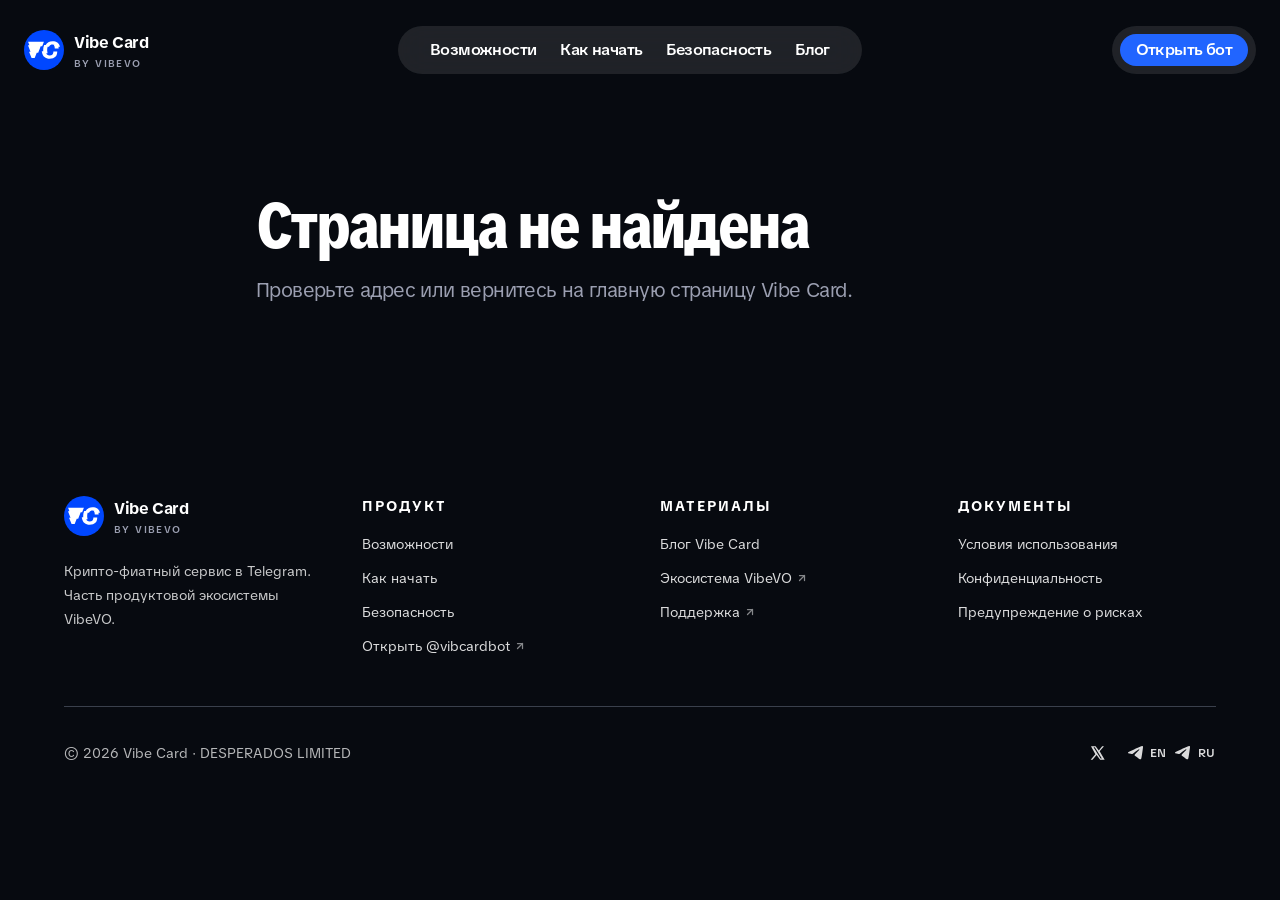
==== commit d6f4451c: "deploy: vibcard-web ae656d755408" ====
--- a/index.html
+++ b/index.html
@@ -1 +1,29 @@
-<!DOCTYPE html><!--FG4qQ2rmEx0GVANtZPXTr--><html lang="ru"><head><meta charSet="utf-8"/><meta name="viewport" content="width=device-width, initial-scale=1"/><link rel="preload" as="image" href="/brand/vibecard-logo.svg"/><link rel="stylesheet" href="/_next/static/css/1df7e7f9836e5dab.css" data-precedence="next"/><link rel="preload" as="script" fetchPriority="low" href="/_next/static/chunks/webpack-e07c97042a0d0afe.js"/><script src="/_next/static/chunks/87c73c54-24122e7b92478d00.js" async=""></script><script src="/_next/static/chunks/18-20b47ff873e6f61f.js" async=""></script><script src="/_next/static/chunks/main-app-4553e11fbbc736b1.js" async=""></script><script src="/_next/static/chunks/664-1772d4eb6cd51cf4.js" async=""></script><script src="/_next/static/chunks/489-fe5bc024553fc240.js" async=""></script><script src="/_next/static/chunks/app/page-8ebb834292e5cf3d.js" async=""></script><meta name="theme-color" content="#050814"/><meta name="color-scheme" content="dark"/><title>Vibe Card — USDT, рубли и карта в Telegram</title><meta name="description" content="Покупайте и продавайте USDT, управляйте рублями и выпускайте международную карту в Telegram-боте Vibe Card."/><meta name="application-name" content="Vibe Card"/><link rel="manifest" href="/manifest.webmanifest"/><meta name="robots" content="index, follow"/><link rel="canonical" href="https://vibcard.ru/"/><meta property="og:title" content="Vibe Card — крипта и деньги в одном ритме"/><meta property="og:description" content="USDT, рубли и международная карта прямо в Telegram."/><meta property="og:url" content="https://vibcard.ru/"/><meta property="og:site_name" content="Vibe Card"/><meta property="og:locale" content="ru_RU"/><meta property="og:image:alt" content="Vibe Card — крипта и деньги в одном ритме"/><meta property="og:image:type" content="image/png"/><meta property="og:image" content="https://vibcard.ru/opengraph-image?97b0c499eff15e6a"/><meta property="og:image:width" content="1200"/><meta property="og:image:height" content="630"/><meta property="og:type" content="website"/><meta name="twitter:card" content="summary_large_image"/><meta name="twitter:title" content="Vibe Card — крипта и деньги в одном ритме"/><meta name="twitter:description" content="USDT, рубли и международная карта прямо в Telegram."/><meta name="twitter:image:alt" content="Vibe Card — крипта и деньги в одном ритме"/><meta name="twitter:image:type" content="image/png"/><meta name="twitter:image" content="https://vibcard.ru/opengraph-image?97b0c499eff15e6a"/><meta name="twitter:image:width" content="1200"/><meta name="twitter:image:height" content="630"/><link rel="icon" href="/icon.svg?6a1bb230cdf1d267" type="image/svg+xml" sizes="any"/><script src="/_next/static/chunks/polyfills-42372ed130431b0a.js" noModule=""></script></head><body><div hidden=""><!--$--><!--/$--></div><header class="site-header"><div class="shell header-inner"><a class="brand" aria-label="Vibe Card — на главную" href="/"><img alt="" aria-hidden="true" width="41" height="41" decoding="async" data-nimg="1" style="color:transparent" src="/brand/vibecard-logo.svg"/><span class="brand-copy"><strong>Vibe Card</strong><span>by VibeVO</span></span></a><nav class="desktop-nav" aria-label="Основная навигация"><a href="/#features">Возможности</a><a href="/#how-it-works">Как начать</a><a href="/#security">Безопасность</a><a href="/#faq">Вопросы</a></nav><a class="button button-small desktop-cta" href="https://t.me/vibcardbot" target="_blank" rel="noreferrer">Открыть бот<svg xmlns="http://www.w3.org/2000/svg" width="24" height="24" viewBox="0 0 24 24" fill="none" stroke="currentColor" stroke-width="2" stroke-linecap="round" stroke-linejoin="round" class="lucide lucide-send" aria-hidden="true"><path d="M14.536 21.686a.5.5 0 0 0 .937-.024l6.5-19a.496.496 0 0 0-.635-.635l-19 6.5a.5.5 0 0 0-.024.937l7.93 3.18a2 2 0 0 1 1.112 1.11z"></path><path d="m21.854 2.147-10.94 10.939"></path></svg></a><details class="mobile-menu"><summary aria-label="Открыть меню"><svg xmlns="http://www.w3.org/2000/svg" width="24" height="24" viewBox="0 0 24 24" fill="none" stroke="currentColor" stroke-width="2" stroke-linecap="round" stroke-linejoin="round" class="lucide lucide-menu" aria-hidden="true"><path d="M4 5h16"></path><path d="M4 12h16"></path><path d="M4 19h16"></path></svg></summary><nav aria-label="Мобильная навигация"><a href="/#features">Возможности</a><a href="/#how-it-works">Как начать</a><a href="/#security">Безопасность</a><a href="/#faq">Вопросы</a><a href="https://t.me/vibcardbot" target="_blank" rel="noreferrer">Открыть @vibcardbot</a></nav></details></div></header><main><section class="hero" aria-labelledby="hero-title"><div class="hero-glow hero-glow-one"></div><div class="hero-glow hero-glow-two"></div><div class="shell hero-grid"><div class="hero-copy"><p class="eyebrow"><svg xmlns="http://www.w3.org/2000/svg" width="24" height="24" viewBox="0 0 24 24" fill="none" stroke="currentColor" stroke-width="2" stroke-linecap="round" stroke-linejoin="round" class="lucide lucide-sparkles" aria-hidden="true"><path d="M11.017 2.814a1 1 0 0 1 1.966 0l1.051 5.558a2 2 0 0 0 1.594 1.594l5.558 1.051a1 1 0 0 1 0 1.966l-5.558 1.051a2 2 0 0 0-1.594 1.594l-1.051 5.558a1 1 0 0 1-1.966 0l-1.051-5.558a2 2 0 0 0-1.594-1.594l-5.558-1.051a1 1 0 0 1 0-1.966l5.558-1.051a2 2 0 0 0 1.594-1.594z"></path><path d="M20 2v4"></path><path d="M22 4h-4"></path><circle cx="4" cy="20" r="2"></circle></svg>Часть экосистемы VibeVO</p><h1 id="hero-title">Крипта и деньги —<span> в одном ритме</span></h1><p class="hero-lead">Покупайте и продавайте USDT, управляйте рублями и выпускайте международную карту — прямо в Telegram.</p><div class="hero-actions"><a class="button button-large" href="https://t.me/vibcardbot" target="_blank" rel="noreferrer">Открыть Vibe Card<svg xmlns="http://www.w3.org/2000/svg" width="24" height="24" viewBox="0 0 24 24" fill="none" stroke="currentColor" stroke-width="2" stroke-linecap="round" stroke-linejoin="round" class="lucide lucide-send" aria-hidden="true"><path d="M14.536 21.686a.5.5 0 0 0 .937-.024l6.5-19a.496.496 0 0 0-.635-.635l-19 6.5a.5.5 0 0 0-.024.937l7.93 3.18a2 2 0 0 1 1.112 1.11z"></path><path d="m21.854 2.147-10.94 10.939"></path></svg></a><a class="button button-large button-secondary" href="#how-it-works">Как это работает<svg xmlns="http://www.w3.org/2000/svg" width="24" height="24" viewBox="0 0 24 24" fill="none" stroke="currentColor" stroke-width="2" stroke-linecap="round" stroke-linejoin="round" class="lucide lucide-arrow-down" aria-hidden="true"><path d="M12 5v14"></path><path d="m19 12-7 7-7-7"></path></svg></a></div><ul class="hero-checks" aria-label="Ключевые преимущества"><li><svg xmlns="http://www.w3.org/2000/svg" width="24" height="24" viewBox="0 0 24 24" fill="none" stroke="currentColor" stroke-width="2" stroke-linecap="round" stroke-linejoin="round" class="lucide lucide-check" aria-hidden="true"><path d="M20 6 9 17l-5-5"></path></svg> Без отдельного приложения</li><li><svg xmlns="http://www.w3.org/2000/svg" width="24" height="24" viewBox="0 0 24 24" fill="none" stroke="currentColor" stroke-width="2" stroke-linecap="round" stroke-linejoin="round" class="lucide lucide-check" aria-hidden="true"><path d="M20 6 9 17l-5-5"></path></svg> Условия видны до подтверждения</li></ul></div><div class="product-stage" aria-label="Пример интерфейса Vibe Card"><div class="phone-shell"><div class="phone-topbar"><span>9:41</span><span class="phone-signal">● ● ●</span></div><div class="phone-title"><div class="mini-logo">VC</div><div><strong>Vibe Card</strong><span>кошелёк в Telegram</span></div><svg xmlns="http://www.w3.org/2000/svg" width="24" height="24" viewBox="0 0 24 24" fill="none" stroke="currentColor" stroke-width="2" stroke-linecap="round" stroke-linejoin="round" class="lucide lucide-badge-check" aria-label="Проверенный сервис"><path d="M3.85 8.62a4 4 0 0 1 4.78-4.77 4 4 0 0 1 6.74 0 4 4 0 0 1 4.78 4.78 4 4 0 0 1 0 6.74 4 4 0 0 1-4.77 4.78 4 4 0 0 1-6.75 0 4 4 0 0 1-4.78-4.77 4 4 0 0 1 0-6.76Z"></path><path d="m9 12 2 2 4-4"></path></svg></div><div class="balance-card"><span>Общий баланс</span><strong>128 450,20 ₽</strong><small>≈ 1 592,08 USDT</small><div class="card-orbit"></div><div class="card-mark">VC</div></div><div class="quick-actions"><div><span><svg xmlns="http://www.w3.org/2000/svg" width="24" height="24" viewBox="0 0 24 24" fill="none" stroke="currentColor" stroke-width="2" stroke-linecap="round" stroke-linejoin="round" class="lucide lucide-arrow-down" aria-hidden="true"><path d="M12 5v14"></path><path d="m19 12-7 7-7-7"></path></svg></span>Купить</div><div><span><svg xmlns="http://www.w3.org/2000/svg" width="24" height="24" viewBox="0 0 24 24" fill="none" stroke="currentColor" stroke-width="2" stroke-linecap="round" stroke-linejoin="round" class="lucide lucide-arrow-up-right" aria-hidden="true"><path d="M7 7h10v10"></path><path d="M7 17 17 7"></path></svg></span>Вывести</div><div><span><svg xmlns="http://www.w3.org/2000/svg" width="24" height="24" viewBox="0 0 24 24" fill="none" stroke="currentColor" stroke-width="2" stroke-linecap="round" stroke-linejoin="round" class="lucide lucide-qr-code" aria-hidden="true"><rect width="5" height="5" x="3" y="3" rx="1"></rect><rect width="5" height="5" x="16" y="3" rx="1"></rect><rect width="5" height="5" x="3" y="16" rx="1"></rect><path d="M21 16h-3a2 2 0 0 0-2 2v3"></path><path d="M21 21v.01"></path><path d="M12 7v3a2 2 0 0 1-2 2H7"></path><path d="M3 12h.01"></path><path d="M12 3h.01"></path><path d="M12 16v.01"></path><path d="M16 12h1"></path><path d="M21 12v.01"></path><path d="M12 21v-1"></path></svg></span>Оплатить</div></div><div class="wallet-row"><div class="currency-icon">₮</div><div><strong>USDT</strong><span>TRC20 · TON</span></div><div><strong>1 592,08</strong><span class="positive">+2,4%</span></div></div><div class="wallet-row"><div class="currency-icon ruble">₽</div><div><strong>Рубли</strong><span>Баланс</span></div><div><strong>38 450,20</strong><span>RUB</span></div></div></div><div class="floating-chip chip-one"><svg xmlns="http://www.w3.org/2000/svg" width="24" height="24" viewBox="0 0 24 24" fill="none" stroke="currentColor" stroke-width="2" stroke-linecap="round" stroke-linejoin="round" class="lucide lucide-shield-check" aria-hidden="true"><path d="M20 13c0 5-3.5 7.5-7.66 8.95a1 1 0 0 1-.67-.01C7.5 20.5 4 18 4 13V6a1 1 0 0 1 1-1c2 0 4.5-1.2 6.24-2.72a1.17 1.17 0 0 1 1.52 0C14.51 3.81 17 5 19 5a1 1 0 0 1 1 1z"></path><path d="m9 12 2 2 4-4"></path></svg>Проверка операции</div><div class="floating-chip chip-two"><svg xmlns="http://www.w3.org/2000/svg" width="24" height="24" viewBox="0 0 24 24" fill="none" stroke="currentColor" stroke-width="2" stroke-linecap="round" stroke-linejoin="round" class="lucide lucide-zap" aria-hidden="true"><path d="M4 14a1 1 0 0 1-.78-1.63l9.9-10.2a.5.5 0 0 1 .86.46l-1.92 6.02A1 1 0 0 0 13 10h7a1 1 0 0 1 .78 1.63l-9.9 10.2a.5.5 0 0 1-.86-.46l1.92-6.02A1 1 0 0 0 11 14z"></path></svg>Telegram-first</div></div></div></section><section class="proof-strip" aria-label="Принципы сервиса"><div class="shell proof-grid"><div><svg xmlns="http://www.w3.org/2000/svg" width="24" height="24" viewBox="0 0 24 24" fill="none" stroke="currentColor" stroke-width="2" stroke-linecap="round" stroke-linejoin="round" class="lucide lucide-bot" aria-hidden="true"><path d="M12 8V4H8"></path><rect width="16" height="12" x="4" y="8" rx="2"></rect><path d="M2 14h2"></path><path d="M20 14h2"></path><path d="M15 13v2"></path><path d="M9 13v2"></path></svg><span><strong>1 бот</strong>для основных действий</span></div><div><svg xmlns="http://www.w3.org/2000/svg" width="24" height="24" viewBox="0 0 24 24" fill="none" stroke="currentColor" stroke-width="2" stroke-linecap="round" stroke-linejoin="round" class="lucide lucide-lock-keyhole" aria-hidden="true"><circle cx="12" cy="16" r="1"></circle><rect x="3" y="10" width="18" height="12" rx="2"></rect><path d="M7 10V7a5 5 0 0 1 10 0v3"></path></svg><span><strong>Свои реквизиты</strong>для вывода рублей</span></div><div><svg xmlns="http://www.w3.org/2000/svg" width="24" height="24" viewBox="0 0 24 24" fill="none" stroke="currentColor" stroke-width="2" stroke-linecap="round" stroke-linejoin="round" class="lucide lucide-wallet-cards" aria-hidden="true"><rect width="18" height="18" x="3" y="3" rx="2"></rect><path d="M3 9a2 2 0 0 1 2-2h14a2 2 0 0 1 2 2"></path><path d="M3 11h3c.8 0 1.6.3 2.1.9l1.1.9c1.6 1.6 4.1 1.6 5.7 0l1.1-.9c.5-.5 1.3-.9 2.1-.9H21"></path></svg><span><strong>Прозрачный экран</strong>курса, комиссии и лимитов</span></div></div></section><section class="section" id="features" aria-labelledby="features-title"><div class="shell"><div class="section-heading"><p class="eyebrow">Возможности</p><h2 id="features-title">Деньги двигаются так же быстро, как вы</h2><p>Один понятный интерфейс для крипты, рублей и карточных сценариев — без лишних переключений.</p></div><div class="feature-grid"><article class="feature-card"><span class="feature-icon feature-icon-blue"><svg xmlns="http://www.w3.org/2000/svg" width="24" height="24" viewBox="0 0 24 24" fill="none" stroke="currentColor" stroke-width="2" stroke-linecap="round" stroke-linejoin="round" class="lucide lucide-refresh-ccw" aria-hidden="true"><path d="M21 12a9 9 0 0 0-9-9 9.75 9.75 0 0 0-6.74 2.74L3 8"></path><path d="M3 3v5h5"></path><path d="M3 12a9 9 0 0 0 9 9 9.75 9.75 0 0 0 6.74-2.74L21 16"></path><path d="M16 16h5v5"></path></svg></span><h3>USDT ↔ RUB</h3><p>Покупайте и продавайте USDT за рубли без ручного поиска контрагента.</p></article><article class="feature-card"><span class="feature-icon feature-icon-cyan"><svg xmlns="http://www.w3.org/2000/svg" width="24" height="24" viewBox="0 0 24 24" fill="none" stroke="currentColor" stroke-width="2" stroke-linecap="round" stroke-linejoin="round" class="lucide lucide-landmark" aria-hidden="true"><path d="M10 18v-7"></path><path d="M11.12 2.198a2 2 0 0 1 1.76.006l7.866 3.847c.476.233.31.949-.22.949H3.474c-.53 0-.695-.716-.22-.949z"></path><path d="M14 18v-7"></path><path d="M18 18v-7"></path><path d="M3 22h18"></path><path d="M6 18v-7"></path></svg></span><h3>Свои реквизиты</h3><p>Выводите рубли на собственную карту или через доступные банковские направления.</p></article><article class="feature-card"><span class="feature-icon feature-icon-violet"><svg xmlns="http://www.w3.org/2000/svg" width="24" height="24" viewBox="0 0 24 24" fill="none" stroke="currentColor" stroke-width="2" stroke-linecap="round" stroke-linejoin="round" class="lucide lucide-credit-card" aria-hidden="true"><rect width="20" height="14" x="2" y="5" rx="2"></rect><line x1="2" x2="22" y1="10" y2="10"></line></svg></span><h3>Международная карта</h3><p>Выпускайте виртуальную карту для зарубежных сервисов, когда функция доступна профилю.</p></article><article class="feature-card"><span class="feature-icon feature-icon-pink"><svg xmlns="http://www.w3.org/2000/svg" width="24" height="24" viewBox="0 0 24 24" fill="none" stroke="currentColor" stroke-width="2" stroke-linecap="round" stroke-linejoin="round" class="lucide lucide-qr-code" aria-hidden="true"><rect width="5" height="5" x="3" y="3" rx="1"></rect><rect width="5" height="5" x="16" y="3" rx="1"></rect><rect width="5" height="5" x="3" y="16" rx="1"></rect><path d="M21 16h-3a2 2 0 0 0-2 2v3"></path><path d="M21 21v.01"></path><path d="M12 7v3a2 2 0 0 1-2 2H7"></path><path d="M3 12h.01"></path><path d="M12 3h.01"></path><path d="M12 16v.01"></path><path d="M16 12h1"></path><path d="M21 12v.01"></path><path d="M12 21v-1"></path></svg></span><h3>Оплата по QR</h3><p>Оплачивайте повседневные покупки с баланса по QR в поддерживаемых сценариях.</p></article><article class="feature-card"><span class="feature-icon feature-icon-green"><svg xmlns="http://www.w3.org/2000/svg" width="24" height="24" viewBox="0 0 24 24" fill="none" stroke="currentColor" stroke-width="2" stroke-linecap="round" stroke-linejoin="round" class="lucide lucide-history" aria-hidden="true"><path d="M3 12a9 9 0 1 0 9-9 9.75 9.75 0 0 0-6.74 2.74L3 8"></path><path d="M3 3v5h5"></path><path d="M12 7v5l4 2"></path></svg></span><h3>Всё под контролем</h3><p>История операций, балансы и управление картами собраны в одном интерфейсе.</p></article><article class="feature-card"><span class="feature-icon feature-icon-orange"><svg xmlns="http://www.w3.org/2000/svg" width="24" height="24" viewBox="0 0 24 24" fill="none" stroke="currentColor" stroke-width="2" stroke-linecap="round" stroke-linejoin="round" class="lucide lucide-bot" aria-hidden="true"><path d="M12 8V4H8"></path><rect width="16" height="12" x="4" y="8" rx="2"></rect><path d="M2 14h2"></path><path d="M20 14h2"></path><path d="M15 13v2"></path><path d="M9 13v2"></path></svg></span><h3>Прямо в Telegram</h3><p>Без отдельного приложения: знакомый интерфейс и быстрый доступ к основным действиям.</p></article></div></div></section><section class="section section-soft" id="how-it-works" aria-labelledby="steps-title"><div class="shell"><div class="section-heading compact"><p class="eyebrow">Начало работы</p><h2 id="steps-title">От Telegram до первой операции — три шага</h2></div><ol class="steps-grid"><li><span class="step-number">01</span><h3>Откройте @vibcardbot</h3><p>Нажмите «Запустить» и следуйте подсказкам в Telegram.</p><svg xmlns="http://www.w3.org/2000/svg" width="24" height="24" viewBox="0 0 24 24" fill="none" stroke="currentColor" stroke-width="2" stroke-linecap="round" stroke-linejoin="round" class="lucide lucide-arrow-up-right step-arrow" aria-hidden="true"><path d="M7 7h10v10"></path><path d="M7 17 17 7"></path></svg></li><li><span class="step-number">02</span><h3>Пройдите идентификацию</h3><p>Подтвердите личность один раз — это требование финансовой инфраструктуры.</p><svg xmlns="http://www.w3.org/2000/svg" width="24" height="24" viewBox="0 0 24 24" fill="none" stroke="currentColor" stroke-width="2" stroke-linecap="round" stroke-linejoin="round" class="lucide lucide-arrow-up-right step-arrow" aria-hidden="true"><path d="M7 7h10v10"></path><path d="M7 17 17 7"></path></svg></li><li><span class="step-number">03</span><h3>Выберите операцию</h3><p>Проверьте курс, комиссию и лимиты, затем подтвердите действие.</p></li></ol><div class="center-action"><a class="button button-large" href="https://t.me/vibcardbot" target="_blank" rel="noreferrer">Запустить @vibcardbot<svg xmlns="http://www.w3.org/2000/svg" width="24" height="24" viewBox="0 0 24 24" fill="none" stroke="currentColor" stroke-width="2" stroke-linecap="round" stroke-linejoin="round" class="lucide lucide-send" aria-hidden="true"><path d="M14.536 21.686a.5.5 0 0 0 .937-.024l6.5-19a.496.496 0 0 0-.635-.635l-19 6.5a.5.5 0 0 0-.024.937l7.93 3.18a2 2 0 0 1 1.112 1.11z"></path><path d="m21.854 2.147-10.94 10.939"></path></svg></a></div></div></section><section class="section" id="security" aria-labelledby="security-title"><div class="shell security-grid"><div class="security-copy"><p class="eyebrow">Контроль и безопасность</p><h2 id="security-title">Проверяйте каждое действие до подтверждения</h2><p>В финансовых операциях важны не обещания, а понятные условия. Vibe Card показывает детали операции до того, как вы её подтвердите.</p><ul class="security-list"><li><svg xmlns="http://www.w3.org/2000/svg" width="24" height="24" viewBox="0 0 24 24" fill="none" stroke="currentColor" stroke-width="2" stroke-linecap="round" stroke-linejoin="round" class="lucide lucide-shield-check" aria-hidden="true"><path d="M20 13c0 5-3.5 7.5-7.66 8.95a1 1 0 0 1-.67-.01C7.5 20.5 4 18 4 13V6a1 1 0 0 1 1-1c2 0 4.5-1.2 6.24-2.72a1.17 1.17 0 0 1 1.52 0C14.51 3.81 17 5 19 5a1 1 0 0 1 1 1z"></path><path d="m9 12 2 2 4-4"></path></svg><span><strong>Идентификация аккаунта</strong>Требуется финансовой инфраструктурой и помогает защитить доступ.</span></li><li><svg xmlns="http://www.w3.org/2000/svg" width="24" height="24" viewBox="0 0 24 24" fill="none" stroke="currentColor" stroke-width="2" stroke-linecap="round" stroke-linejoin="round" class="lucide lucide-banknote" aria-hidden="true"><rect width="20" height="12" x="2" y="6" rx="2"></rect><circle cx="12" cy="12" r="2"></circle><path d="M6 12h.01M18 12h.01"></path></svg><span><strong>Курс, комиссия и лимит на экране</strong>Финальные параметры видны до подтверждения операции.</span></li><li><svg xmlns="http://www.w3.org/2000/svg" width="24" height="24" viewBox="0 0 24 24" fill="none" stroke="currentColor" stroke-width="2" stroke-linecap="round" stroke-linejoin="round" class="lucide lucide-history" aria-hidden="true"><path d="M3 12a9 9 0 1 0 9-9 9.75 9.75 0 0 0-6.74 2.74L3 8"></path><path d="M3 3v5h5"></path><path d="M12 7v5l4 2"></path></svg><span><strong>История в одном месте</strong>Проверяйте статусы и детали своих действий в боте.</span></li></ul><a class="text-link" href="/risk">Прочитать предупреждение о рисках <svg xmlns="http://www.w3.org/2000/svg" width="24" height="24" viewBox="0 0 24 24" fill="none" stroke="currentColor" stroke-width="2" stroke-linecap="round" stroke-linejoin="round" class="lucide lucide-arrow-up-right" aria-hidden="true"><path d="M7 7h10v10"></path><path d="M7 17 17 7"></path></svg></a></div><div class="security-panel"><div class="security-shield"><svg xmlns="http://www.w3.org/2000/svg" width="24" height="24" viewBox="0 0 24 24" fill="none" stroke="currentColor" stroke-width="2" stroke-linecap="round" stroke-linejoin="round" class="lucide lucide-shield-check" aria-hidden="true"><path d="M20 13c0 5-3.5 7.5-7.66 8.95a1 1 0 0 1-.67-.01C7.5 20.5 4 18 4 13V6a1 1 0 0 1 1-1c2 0 4.5-1.2 6.24-2.72a1.17 1.17 0 0 1 1.52 0C14.51 3.81 17 5 19 5a1 1 0 0 1 1 1z"></path><path d="m9 12 2 2 4-4"></path></svg></div><div class="operation-card"><div><span>Вы получаете</span><strong>49 120,00 ₽</strong></div><div class="operation-details"><span>Направление</span><strong>USDT → RUB</strong><span>Комиссия</span><strong>показана в боте</strong><span>Реквизиты</span><strong>ваша карта</strong></div><div class="operation-ready"><svg xmlns="http://www.w3.org/2000/svg" width="24" height="24" viewBox="0 0 24 24" fill="none" stroke="currentColor" stroke-width="2" stroke-linecap="round" stroke-linejoin="round" class="lucide lucide-check" aria-hidden="true"><path d="M20 6 9 17l-5-5"></path></svg> Параметры проверены</div></div></div></div></section><section class="ecosystem-section" aria-labelledby="ecosystem-title"><div class="shell ecosystem-card"><div><p class="eyebrow">Vibe Card × VibeVO</p><h2 id="ecosystem-title">Финансовый инструмент внутри вашей Vibe-экосистемы</h2><p>VibeVO помогает создавать и монетизировать контент, а Vibe Card даёт удобную точку входа в крипто-фиатные операции. Один характер бренда — разные задачи.</p><div class="ecosystem-actions"><a class="button button-light" href="https://t.me/vibcardbot" target="_blank" rel="noreferrer">Перейти в Vibe Card<svg xmlns="http://www.w3.org/2000/svg" width="24" height="24" viewBox="0 0 24 24" fill="none" stroke="currentColor" stroke-width="2" stroke-linecap="round" stroke-linejoin="round" class="lucide lucide-arrow-up-right" aria-hidden="true"><path d="M7 7h10v10"></path><path d="M7 17 17 7"></path></svg></a><a class="button button-ghost-light" href="https://vibevo.io" target="_blank" rel="noreferrer">Открыть VibeVO<svg xmlns="http://www.w3.org/2000/svg" width="24" height="24" viewBox="0 0 24 24" fill="none" stroke="currentColor" stroke-width="2" stroke-linecap="round" stroke-linejoin="round" class="lucide lucide-earth" aria-hidden="true"><path d="M21.54 15H17a2 2 0 0 0-2 2v4.54"></path><path d="M7 3.34V5a3 3 0 0 0 3 3a2 2 0 0 1 2 2c0 1.1.9 2 2 2a2 2 0 0 0 2-2c0-1.1.9-2 2-2h3.17"></path><path d="M11 21.95V18a2 2 0 0 0-2-2a2 2 0 0 1-2-2v-1a2 2 0 0 0-2-2H2.05"></path><circle cx="12" cy="12" r="10"></circle></svg></a></div></div><div class="ecosystem-visual" aria-hidden="true"><div class="ecosystem-ring ring-one"></div><div class="ecosystem-ring ring-two"></div><div class="ecosystem-logo">VC</div><div class="ecosystem-node node-one">USDT</div><div class="ecosystem-node node-two">RUB</div><div class="ecosystem-node node-three">VibeVO</div></div></div></section><section class="section" id="faq" aria-labelledby="faq-title"><div class="shell faq-layout"><div class="faq-intro"><p class="eyebrow">FAQ</p><h2 id="faq-title">Вопросы, которые лучше задать заранее</h2><p>Не нашли ответ? Напишите в поддержку через бот — это самый короткий путь.</p><a class="button button-secondary" href="https://t.me/vibcardbot" target="_blank" rel="noreferrer">Открыть поддержку<svg xmlns="http://www.w3.org/2000/svg" width="24" height="24" viewBox="0 0 24 24" fill="none" stroke="currentColor" stroke-width="2" stroke-linecap="round" stroke-linejoin="round" class="lucide lucide-message-circle" aria-hidden="true"><path d="M2.992 16.342a2 2 0 0 1 .094 1.167l-1.065 3.29a1 1 0 0 0 1.236 1.168l3.413-.998a2 2 0 0 1 1.099.092 10 10 0 1 0-4.777-4.719"></path></svg></a></div><div class="faq-list"><details open=""><summary>Что такое Vibe Card?</summary><p>Vibe Card — брендированный крипто-фиатный сервис экосистемы VibeVO. Через Telegram-бота можно покупать и продавать USDT, работать с рублёвым балансом и пользоваться доступными карточными функциями.</p></details><details><summary>Нужно ли устанавливать приложение?</summary><p>Нет. Основной интерфейс находится в Telegram-боте @vibcardbot. Для работы понадобится актуальная версия Telegram и номер телефона.</p></details><details><summary>Зачем нужна идентификация?</summary><p>Идентификация помогает соблюдать требования финансовых партнёров и защищает аккаунт. Перечень данных и документов показывается непосредственно в защищённом сценарии сервиса.</p></details><details><summary>Какие комиссии и лимиты действуют?</summary><p>Они могут зависеть от операции, направления, валюты и уровня профиля. Актуальные значения отображаются в боте до подтверждения — ориентируйтесь именно на них.</p></details><details><summary>Можно ли вывести рубли на чужую карту?</summary><p>Для безопасной работы используйте только собственные реквизиты. Конкретные доступные направления и проверки отображаются в боте.</p></details><details><summary>Куда обращаться за помощью?</summary><p>Начните с раздела поддержки внутри @vibcardbot: так специалист увидит контекст аккаунта и операции. Никому не сообщайте коды подтверждения, пароль Telegram или ключи от кошелька.</p></details></div></div></section><section class="final-cta" aria-labelledby="final-title"><div class="shell final-cta-inner"><div class="final-icon"><svg xmlns="http://www.w3.org/2000/svg" width="24" height="24" viewBox="0 0 24 24" fill="none" stroke="currentColor" stroke-width="2" stroke-linecap="round" stroke-linejoin="round" class="lucide lucide-send" aria-hidden="true"><path d="M14.536 21.686a.5.5 0 0 0 .937-.024l6.5-19a.496.496 0 0 0-.635-.635l-19 6.5a.5.5 0 0 0-.024.937l7.93 3.18a2 2 0 0 1 1.112 1.11z"></path><path d="m21.854 2.147-10.94 10.939"></path></svg></div><p class="eyebrow">Готовы попробовать?</p><h2 id="final-title">Vibe Card уже в Telegram</h2><p>Откройте бот, пройдите подсказки и проверьте доступные вам функции.</p><a class="button button-large" href="https://t.me/vibcardbot" target="_blank" rel="noreferrer">Запустить @vibcardbot<svg xmlns="http://www.w3.org/2000/svg" width="24" height="24" viewBox="0 0 24 24" fill="none" stroke="currentColor" stroke-width="2" stroke-linecap="round" stroke-linejoin="round" class="lucide lucide-arrow-up-right" aria-hidden="true"><path d="M7 7h10v10"></path><path d="M7 17 17 7"></path></svg></a></div></section></main><footer class="site-footer"><div class="shell footer-grid"><div class="footer-brand"><a class="brand" aria-label="Vibe Card — на главную" href="/"><img alt="" aria-hidden="true" width="41" height="41" decoding="async" data-nimg="1" style="color:transparent" src="/brand/vibecard-logo.svg"/><span class="brand-copy"><strong>Vibe Card</strong><span>by VibeVO</span></span></a><p>Крипто-фиатный сервис в Telegram. Часть продуктовой экосистемы VibeVO.</p></div><nav aria-label="Навигация в подвале"><strong>Продукт</strong><a href="/#features">Возможности</a><a href="/#how-it-works">Как начать</a><a href="/#faq">Частые вопросы</a><a href="https://t.me/vibcardbot" target="_blank" rel="noreferrer">Telegram-бот</a></nav><nav aria-label="Юридическая информация"><strong>Документы</strong><a href="/terms/">Условия использования</a><a href="/privacy/">Конфиденциальность</a><a href="/risk/">Предупреждение о рисках</a><a href="mailto:support@vibevo.io">Поддержка</a></nav></div><div class="shell footer-legal"><p>© <!-- -->2026<!-- --> Vibe Card · <!-- -->DESPERADOS LIMITED</p><p>Vibe Card не является банком. Доступность функций, комиссии и лимиты зависят от профиля пользователя и условий финансовых партнёров и показываются до подтверждения операции.</p></div></footer><!--$--><!--/$--><script src="/_next/static/chunks/webpack-e07c97042a0d0afe.js" id="_R_" async=""></script><script>(self.__next_f=self.__next_f||[]).push([0])</script><script>self.__next_f.push([1,"1:\"$Sreact.fragment\"\n2:I[5341,[],\"\"]\n3:I[25,[],\"\"]\n4:I[9664,[\"664\",\"static/chunks/664-1772d4eb6cd51cf4.js\",\"489\",\"static/chunks/489-fe5bc024553fc240.js\",\"974\",\"static/chunks/app/page-8ebb834292e5cf3d.js\"],\"\"]\n5:I[489,[\"664\",\"static/chunks/664-1772d4eb6cd51cf4.js\",\"489\",\"static/chunks/489-fe5bc024553fc240.js\",\"974\",\"static/chunks/app/page-8ebb834292e5cf3d.js\"],\"Image\"]\n6:I[4833,[\"664\",\"static/chunks/664-1772d4eb6cd51cf4.js\",\"489\",\"static/chunks/489-fe5bc024553fc240.js\",\"974\",\"static/chunks/app/page-8ebb834292e5cf3d.js\"],\"default\"]\n14:I[4431,[],\"\"]\n:HL[\"/_next/static/css/1df7e7f9836e5dab.css\",\"style\"]\n"])</script><script>self.__next_f.push([1,"0:{\"P\":null,\"b\":\"FG4qQ2rmEx0GVANtZPXTr\",\"p\":\"\",\"c\":[\"\",\"\"],\"i\":false,\"f\":[[[\"\",{\"children\":[\"__PAGE__\",{}]},\"$undefined\",\"$undefined\",true],[\"\",[\"$\",\"$1\",\"c\",{\"children\":[[[\"$\",\"link\",\"0\",{\"rel\":\"stylesheet\",\"href\":\"/_next/static/css/1df7e7f9836e5dab.css\",\"precedence\":\"next\",\"crossOrigin\":\"$undefined\",\"nonce\":\"$undefined\"}]],[\"$\",\"html\",null,{\"lang\":\"ru\",\"children\":[\"$\",\"body\",null,{\"children\":[\"$\",\"$L2\",null,{\"parallelRouterKey\":\"children\",\"error\":\"$undefined\",\"errorStyles\":\"$undefined\",\"errorScripts\":\"$undefined\",\"template\":[\"$\",\"$L3\",null,{}],\"templateStyles\":\"$undefined\",\"templateScripts\":\"$undefined\",\"notFound\":[[\"$\",\"main\",null,{\"className\":\"not-found\",\"children\":[\"$\",\"div\",null,{\"children\":[[\"$\",\"strong\",null,{\"children\":\"404\"}],[\"$\",\"h1\",null,{\"children\":\"Такой страницы нет\"}],[\"$\",\"p\",null,{\"children\":\"Возможно, адрес изменился. Вернитесь на главную Vibe Card.\"}],[\"$\",\"$L4\",null,{\"className\":\"button button-large\",\"href\":\"/\",\"children\":\"На главную\"}]]}]}],[]],\"forbidden\":\"$undefined\",\"unauthorized\":\"$undefined\"}]}]}]]}],{\"children\":[\"__PAGE__\",[\"$\",\"$1\",\"c\",{\"children\":[[[\"$\",\"header\",null,{\"className\":\"site-header\",\"children\":[\"$\",\"div\",null,{\"className\":\"shell header-inner\",\"children\":[[\"$\",\"$L4\",null,{\"className\":\"brand\",\"href\":\"/\",\"aria-label\":\"Vibe Card — на главную\",\"children\":[[\"$\",\"$L5\",null,{\"src\":\"/brand/vibecard-logo.svg\",\"width\":41,\"height\":41,\"priority\":true,\"alt\":\"\",\"aria-hidden\":\"true\"}],[\"$\",\"span\",null,{\"className\":\"brand-copy\",\"children\":[[\"$\",\"strong\",null,{\"children\":\"Vibe Card\"}],[\"$\",\"span\",null,{\"children\":\"by VibeVO\"}]]}]]}],[\"$\",\"nav\",null,{\"className\":\"desktop-nav\",\"aria-label\":\"Основная навигация\",\"children\":[[\"$\",\"a\",\"/#features\",{\"href\":\"/#features\",\"children\":\"Возможности\"}],[\"$\",\"a\",\"/#how-it-works\",{\"href\":\"/#how-it-works\",\"children\":\"Как начать\"}],[\"$\",\"a\",\"/#security\",{\"href\":\"/#security\",\"children\":\"Безопасность\"}],[\"$\",\"a\",\"/#faq\",{\"href\":\"/#faq\",\"children\":\"Вопросы\"}]]}],[\"$\",\"a\",null,{\"className\":\"button button-small desktop-cta\",\"href\":\"https://t.me/vibcardbot\",\"target\":\"_blank\",\"rel\":\"noreferrer\",\"children\":[\"Открыть бот\",[\"$\",\"$L6\",null,{\"ref\":\"$undefined\",\"iconNode\":[[\"path\",{\"d\":\"M14.536 21.686a.5.5 0 0 0 .937-.024l6.5-19a.496.496 0 0 0-.635-.635l-19 6.5a.5.5 0 0 0-.024.937l7.93 3.18a2 2 0 0 1 1.112 1.11z\",\"key\":\"1ffxy3\"}],[\"path\",{\"d\":\"m21.854 2.147-10.94 10.939\",\"key\":\"12cjpa\"}]],\"className\":\"lucide-send\",\"aria-hidden\":\"true\"}]]}],[\"$\",\"details\",null,{\"className\":\"mobile-menu\",\"children\":[[\"$\",\"summary\",null,{\"aria-label\":\"Открыть меню\",\"children\":[\"$\",\"$L6\",null,{\"ref\":\"$undefined\",\"iconNode\":[[\"path\",{\"d\":\"M4 5h16\",\"key\":\"1tepv9\"}],[\"path\",{\"d\":\"M4 12h16\",\"key\":\"1lakjw\"}],[\"path\",{\"d\":\"M4 19h16\",\"key\":\"1djgab\"}]],\"className\":\"lucide-menu\",\"aria-hidden\":\"true\"}]}],[\"$\",\"nav\",null,{\"aria-label\":\"Мобильная навигация\",\"children\":[[[\"$\",\"a\",\"/#features\",{\"href\":\"/#features\",\"children\":\"Возможности\"}],[\"$\",\"a\",\"/#how-it-works\",{\"href\":\"/#how-it-works\",\"children\":\"Как начать\"}],[\"$\",\"a\",\"/#security\",{\"href\":\"/#security\",\"children\":\"Безопасность\"}],[\"$\",\"a\",\"/#faq\",{\"href\":\"/#faq\",\"children\":\"Вопросы\"}]],[\"$\",\"a\",null,{\"href\":\"https://t.me/vibcardbot\",\"target\":\"_blank\",\"rel\":\"noreferrer\",\"children\":\"Открыть @vibcardbot\"}]]}]]}]]}]}],[\"$\",\"main\",null,{\"children\":[[\"$\",\"section\",null,{\"className\":\"hero\",\"aria-labelledby\":\"hero-title\",\"children\":[[\"$\",\"div\",null,{\"className\":\"hero-glow hero-glow-one\"}],[\"$\",\"div\",null,{\"className\":\"hero-glow hero-glow-two\"}],[\"$\",\"div\",null,{\"className\":\"shell hero-grid\",\"children\":[[\"$\",\"div\",null,{\"className\":\"hero-copy\",\"children\":[[\"$\",\"p\",null,{\"className\":\"eyebrow\",\"children\":[[\"$\",\"$L6\",null,{\"ref\":\"$undefined\",\"iconNode\":[[\"path\",{\"d\":\"M11.017 2.814a1 1 0 0 1 1.966 0l1.051 5.558a2 2 0 0 0 1.594 1.594l5.558 1.051a1 1 0 0 1 0 1.966l-5.558 1.051a2 2 0 0 0-1.594 1.594l-1.051 5.558a1 1 0 0 1-1.966 0l-1.051-5.558a2 2 0 0 0-1.594-1.594l-5.558-1.051a1 1 0 0 1 0-1.966l5.558-1.051a2 2 0 0 0 1.594-1.594z\",\"key\":\"1s2grr\"}],[\"path\",{\"d\":\"M20 2v4\",\"key\":\"1rf3ol\"}],[\"path\",{\"d\":\"M22 4h-4\",\"key\":\"gwowj6\"}],[\"circle\",{\"cx\":\"4\",\"cy\":\"20\",\"r\":\"2\",\"key\":\"6kqj1y\"}]],\"className\":\"lucide-sparkles\",\"aria-hidden\":\"true\"}],\"Часть экосистемы VibeVO\"]}],[\"$\",\"h1\",null,{\"id\":\"hero-title\",\"children\":[\"Крипта и деньги —\",[\"$\",\"span\",null,{\"children\":\" в одном ритме\"}]]}],[\"$\",\"p\",null,{\"className\":\"hero-lead\",\"children\":\"Покупайте и продавайте USDT, управляйте рублями и выпускайте международную карту — прямо в Telegram.\"}],[\"$\",\"div\",null,{\"className\":\"hero-actions\",\"children\":[[\"$\",\"a\",null,{\"className\":\"button button-large\",\"href\":\"https://t.me/vibcardbot\",\"target\":\"_blank\",\"rel\":\"noreferrer\",\"children\":[\"Открыть Vibe Card\",[\"$\",\"$L6\",null,{\"ref\":\"$undefined\",\"iconNode\":\"$0:f:0:1:2:children:1:props:children:0:0:props:children:props:children:2:props:children:1:props:iconNode\",\"className\":\"lucide-send\",\"aria-hidden\":\"true\"}]]}],[\"$\",\"a\",null,{\"className\":\"button button-large button-secondary\",\"href\":\"#how-it-works\",\"children\":[\"Как это работает\",\"$L7\"]}]]}],\"$L8\"]}],\"$L9\"]}]]}],\"$La\",\"$Lb\",\"$Lc\",\"$Ld\",\"$Le\",\"$Lf\",\"$L10\"]}],\"$L11\"],null,\"$L12\"]}],{},null,false]},null,false],\"$L13\",false]],\"m\":\"$undefined\",\"G\":[\"$14\",[]],\"s\":false,\"S\":true}\n"])</script><script>self.__next_f.push([1,"15:I[5104,[],\"OutletBoundary\"]\n17:I[7158,[],\"AsyncMetadataOutlet\"]\n19:I[5104,[],\"ViewportBoundary\"]\n1b:I[5104,[],\"MetadataBoundary\"]\n1c:\"$Sreact.suspense\"\n7:[\"$\",\"$L6\",null,{\"ref\":\"$undefined\",\"iconNode\":[[\"path\",{\"d\":\"M12 5v14\",\"key\":\"s699le\"}],[\"path\",{\"d\":\"m19 12-7 7-7-7\",\"key\":\"1idqje\"}]],\"className\":\"lucide-arrow-down\",\"aria-hidden\":\"true\"}]\n8:[\"$\",\"ul\",null,{\"className\":\"hero-checks\",\"aria-label\":\"Ключевые преимущества\",\"children\":[[\"$\",\"li\",null,{\"children\":[[\"$\",\"$L6\",null,{\"ref\":\"$undefined\",\"iconNode\":[[\"path\",{\"d\":\"M20 6 9 17l-5-5\",\"key\":\"1gmf2c\"}]],\"className\":\"lucide-check\",\"aria-hidden\":\"true\"}],\" Без отдельного приложения\"]}],[\"$\",\"li\",null,{\"children\":[[\"$\",\"$L6\",null,{\"ref\":\"$undefined\",\"iconNode\":\"$8:props:children:0:props:children:0:props:iconNode\",\"className\":\"lucide-check\",\"aria-hidden\":\"true\"}],\" Условия видны до подтверждения\"]}]]}]\n"])</script><script>self.__next_f.push([1,"9:[\"$\",\"div\",null,{\"className\":\"product-stage\",\"aria-label\":\"Пример интерфейса Vibe Card\",\"children\":[[\"$\",\"div\",null,{\"className\":\"phone-shell\",\"children\":[[\"$\",\"div\",null,{\"className\":\"phone-topbar\",\"children\":[[\"$\",\"span\",null,{\"children\":\"9:41\"}],[\"$\",\"span\",null,{\"className\":\"phone-signal\",\"children\":\"● ● ●\"}]]}],[\"$\",\"div\",null,{\"className\":\"phone-title\",\"children\":[[\"$\",\"div\",null,{\"className\":\"mini-logo\",\"children\":\"VC\"}],[\"$\",\"div\",null,{\"children\":[[\"$\",\"strong\",null,{\"children\":\"Vibe Card\"}],[\"$\",\"span\",null,{\"children\":\"кошелёк в Telegram\"}]]}],[\"$\",\"$L6\",null,{\"ref\":\"$undefined\",\"iconNode\":[[\"path\",{\"d\":\"M3.85 8.62a4 4 0 0 1 4.78-4.77 4 4 0 0 1 6.74 0 4 4 0 0 1 4.78 4.78 4 4 0 0 1 0 6.74 4 4 0 0 1-4.77 4.78 4 4 0 0 1-6.75 0 4 4 0 0 1-4.78-4.77 4 4 0 0 1 0-6.76Z\",\"key\":\"3c2336\"}],[\"path\",{\"d\":\"m9 12 2 2 4-4\",\"key\":\"dzmm74\"}]],\"className\":\"lucide-badge-check\",\"aria-label\":\"Проверенный сервис\"}]]}],[\"$\",\"div\",null,{\"className\":\"balance-card\",\"children\":[[\"$\",\"span\",null,{\"children\":\"Общий баланс\"}],[\"$\",\"strong\",null,{\"children\":\"128 450,20 ₽\"}],[\"$\",\"small\",null,{\"children\":\"≈ 1 592,08 USDT\"}],[\"$\",\"div\",null,{\"className\":\"card-orbit\"}],[\"$\",\"div\",null,{\"className\":\"card-mark\",\"children\":\"VC\"}]]}],[\"$\",\"div\",null,{\"className\":\"quick-actions\",\"children\":[[\"$\",\"div\",null,{\"children\":[[\"$\",\"span\",null,{\"children\":[\"$\",\"$L6\",null,{\"ref\":\"$undefined\",\"iconNode\":\"$7:props:iconNode\",\"className\":\"lucide-arrow-down\",\"aria-hidden\":\"true\"}]}],\"Купить\"]}],[\"$\",\"div\",null,{\"children\":[[\"$\",\"span\",null,{\"children\":[\"$\",\"$L6\",null,{\"ref\":\"$undefined\",\"iconNode\":[[\"path\",{\"d\":\"M7 7h10v10\",\"key\":\"1tivn9\"}],[\"path\",{\"d\":\"M7 17 17 7\",\"key\":\"1vkiza\"}]],\"className\":\"lucide-arrow-up-right\",\"aria-hidden\":\"true\"}]}],\"Вывести\"]}],[\"$\",\"div\",null,{\"children\":[[\"$\",\"span\",null,{\"children\":[\"$\",\"$L6\",null,{\"ref\":\"$undefined\",\"iconNode\":[[\"rect\",{\"width\":\"5\",\"height\":\"5\",\"x\":\"3\",\"y\":\"3\",\"rx\":\"1\",\"key\":\"1tu5fj\"}],[\"rect\",{\"width\":\"5\",\"height\":\"5\",\"x\":\"16\",\"y\":\"3\",\"rx\":\"1\",\"key\":\"1v8r4q\"}],[\"rect\",{\"width\":\"5\",\"height\":\"5\",\"x\":\"3\",\"y\":\"16\",\"rx\":\"1\",\"key\":\"1x03jg\"}],[\"path\",{\"d\":\"M21 16h-3a2 2 0 0 0-2 2v3\",\"key\":\"177gqh\"}],[\"path\",{\"d\":\"M21 21v.01\",\"key\":\"ents32\"}],[\"path\",{\"d\":\"M12 7v3a2 2 0 0 1-2 2H7\",\"key\":\"8crl2c\"}],[\"path\",{\"d\":\"M3 12h.01\",\"key\":\"nlz23k\"}],[\"path\",{\"d\":\"M12 3h.01\",\"key\":\"n36tog\"}],[\"path\",{\"d\":\"M12 16v.01\",\"key\":\"133mhm\"}],[\"path\",{\"d\":\"M16 12h1\",\"key\":\"1slzba\"}],[\"path\",{\"d\":\"M21 12v.01\",\"key\":\"1lwtk9\"}],[\"path\",{\"d\":\"M12 21v-1\",\"key\":\"1880an\"}]],\"className\":\"lucide-qr-code\",\"aria-hidden\":\"true\"}]}],\"Оплатить\"]}]]}],[\"$\",\"div\",null,{\"className\":\"wallet-row\",\"children\":[[\"$\",\"div\",null,{\"className\":\"currency-icon\",\"children\":\"₮\"}],[\"$\",\"div\",null,{\"children\":[[\"$\",\"strong\",null,{\"children\":\"USDT\"}],[\"$\",\"span\",null,{\"children\":\"TRC20 · TON\"}]]}],[\"$\",\"div\",null,{\"children\":[[\"$\",\"strong\",null,{\"children\":\"1 592,08\"}],[\"$\",\"span\",null,{\"className\":\"positive\",\"children\":\"+2,4%\"}]]}]]}],[\"$\",\"div\",null,{\"className\":\"wallet-row\",\"children\":[[\"$\",\"div\",null,{\"className\":\"currency-icon ruble\",\"children\":\"₽\"}],[\"$\",\"div\",null,{\"children\":[[\"$\",\"strong\",null,{\"children\":\"Рубли\"}],[\"$\",\"span\",null,{\"children\":\"Баланс\"}]]}],[\"$\",\"div\",null,{\"children\":[[\"$\",\"strong\",null,{\"children\":\"38 450,20\"}],[\"$\",\"span\",null,{\"children\":\"RUB\"}]]}]]}]]}],[\"$\",\"div\",null,{\"className\":\"floating-chip chip-one\",\"children\":[[\"$\",\"$L6\",null,{\"ref\":\"$undefined\",\"iconNode\":[[\"path\",{\"d\":\"M20 13c0 5-3.5 7.5-7.66 8.95a1 1 0 0 1-.67-.01C7.5 20.5 4 18 4 13V6a1 1 0 0 1 1-1c2 0 4.5-1.2 6.24-2.72a1.17 1.17 0 0 1 1.52 0C14.51 3.81 17 5 19 5a1 1 0 0 1 1 1z\",\"key\":\"oel41y\"}],[\"path\",{\"d\":\"m9 12 2 2 4-4\",\"key\":\"dzmm74\"}]],\"className\":\"lucide-shield-check\",\"aria-hidden\":\"true\"}],\"Проверка операции\"]}],[\"$\",\"div\",null,{\"className\":\"floating-chip chip-two\",\"children\":[[\"$\",\"$L6\",null,{\"ref\":\"$undefined\",\"iconNode\":[[\"path\",{\"d\":\"M4 14a1 1 0 0 1-.78-1.63l9.9-10.2a.5.5 0 0 1 .86.46l-1.92 6.02A1 1 0 0 0 13 10h7a1 1 0 0 1 .78 1.63l-9.9 10.2a.5.5 0 0 1-.86-.46l1.92-6.02A1 1 0 0 0 11 14z\",\"key\":\"1xq2db\"}]],\"className\":\"lucide-zap\",\"aria-hidden\":\"true\"}],\"Telegram-first\"]}]]}]\n"])</script><script>self.__next_f.push([1,"a:[\"$\",\"section\",null,{\"className\":\"proof-strip\",\"aria-label\":\"Принципы сервиса\",\"children\":[\"$\",\"div\",null,{\"className\":\"shell proof-grid\",\"children\":[[\"$\",\"div\",null,{\"children\":[[\"$\",\"$L6\",null,{\"ref\":\"$undefined\",\"iconNode\":[[\"path\",{\"d\":\"M12 8V4H8\",\"key\":\"hb8ula\"}],[\"rect\",{\"width\":\"16\",\"height\":\"12\",\"x\":\"4\",\"y\":\"8\",\"rx\":\"2\",\"key\":\"enze0r\"}],[\"path\",{\"d\":\"M2 14h2\",\"key\":\"vft8re\"}],[\"path\",{\"d\":\"M20 14h2\",\"key\":\"4cs60a\"}],[\"path\",{\"d\":\"M15 13v2\",\"key\":\"1xurst\"}],[\"path\",{\"d\":\"M9 13v2\",\"key\":\"rq6x2g\"}]],\"className\":\"lucide-bot\",\"aria-hidden\":\"true\"}],[\"$\",\"span\",null,{\"children\":[[\"$\",\"strong\",null,{\"children\":\"1 бот\"}],\"для основных действий\"]}]]}],[\"$\",\"div\",null,{\"children\":[[\"$\",\"$L6\",null,{\"ref\":\"$undefined\",\"iconNode\":[[\"circle\",{\"cx\":\"12\",\"cy\":\"16\",\"r\":\"1\",\"key\":\"1au0dj\"}],[\"rect\",{\"x\":\"3\",\"y\":\"10\",\"width\":\"18\",\"height\":\"12\",\"rx\":\"2\",\"key\":\"6s8ecr\"}],[\"path\",{\"d\":\"M7 10V7a5 5 0 0 1 10 0v3\",\"key\":\"1pqi11\"}]],\"className\":\"lucide-lock-keyhole\",\"aria-hidden\":\"true\"}],[\"$\",\"span\",null,{\"children\":[[\"$\",\"strong\",null,{\"children\":\"Свои реквизиты\"}],\"для вывода рублей\"]}]]}],[\"$\",\"div\",null,{\"children\":[[\"$\",\"$L6\",null,{\"ref\":\"$undefined\",\"iconNode\":[[\"rect\",{\"width\":\"18\",\"height\":\"18\",\"x\":\"3\",\"y\":\"3\",\"rx\":\"2\",\"key\":\"afitv7\"}],[\"path\",{\"d\":\"M3 9a2 2 0 0 1 2-2h14a2 2 0 0 1 2 2\",\"key\":\"4125el\"}],[\"path\",{\"d\":\"M3 11h3c.8 0 1.6.3 2.1.9l1.1.9c1.6 1.6 4.1 1.6 5.7 0l1.1-.9c.5-.5 1.3-.9 2.1-.9H21\",\"key\":\"1dpki6\"}]],\"className\":\"lucide-wallet-cards\",\"aria-hidden\":\"true\"}],[\"$\",\"span\",null,{\"children\":[[\"$\",\"strong\",null,{\"children\":\"Прозрачный экран\"}],\"курса, комиссии и лимитов\"]}]]}]]}]}]\n"])</script><script>self.__next_f.push([1,"b:[\"$\",\"section\",null,{\"className\":\"section\",\"id\":\"features\",\"aria-labelledby\":\"features-title\",\"children\":[\"$\",\"div\",null,{\"className\":\"shell\",\"children\":[[\"$\",\"div\",null,{\"className\":\"section-heading\",\"children\":[[\"$\",\"p\",null,{\"className\":\"eyebrow\",\"children\":\"Возможности\"}],[\"$\",\"h2\",null,{\"id\":\"features-title\",\"children\":\"Деньги двигаются так же быстро, как вы\"}],[\"$\",\"p\",null,{\"children\":\"Один понятный интерфейс для крипты, рублей и карточных сценариев — без лишних переключений.\"}]]}],[\"$\",\"div\",null,{\"className\":\"feature-grid\",\"children\":[[\"$\",\"article\",\"USDT ↔ RUB\",{\"className\":\"feature-card\",\"children\":[[\"$\",\"span\",null,{\"className\":\"feature-icon feature-icon-blue\",\"children\":[\"$\",\"$L6\",null,{\"ref\":\"$undefined\",\"iconNode\":[[\"path\",{\"d\":\"M21 12a9 9 0 0 0-9-9 9.75 9.75 0 0 0-6.74 2.74L3 8\",\"key\":\"14sxne\"}],[\"path\",{\"d\":\"M3 3v5h5\",\"key\":\"1xhq8a\"}],[\"path\",{\"d\":\"M3 12a9 9 0 0 0 9 9 9.75 9.75 0 0 0 6.74-2.74L21 16\",\"key\":\"1hlbsb\"}],[\"path\",{\"d\":\"M16 16h5v5\",\"key\":\"ccwih5\"}]],\"className\":\"lucide-refresh-ccw\",\"aria-hidden\":\"true\"}]}],[\"$\",\"h3\",null,{\"children\":\"USDT ↔ RUB\"}],[\"$\",\"p\",null,{\"children\":\"Покупайте и продавайте USDT за рубли без ручного поиска контрагента.\"}]]}],[\"$\",\"article\",\"Свои реквизиты\",{\"className\":\"feature-card\",\"children\":[[\"$\",\"span\",null,{\"className\":\"feature-icon feature-icon-cyan\",\"children\":[\"$\",\"$L6\",null,{\"ref\":\"$undefined\",\"iconNode\":[[\"path\",{\"d\":\"M10 18v-7\",\"key\":\"wt116b\"}],[\"path\",{\"d\":\"M11.12 2.198a2 2 0 0 1 1.76.006l7.866 3.847c.476.233.31.949-.22.949H3.474c-.53 0-.695-.716-.22-.949z\",\"key\":\"1m329m\"}],[\"path\",{\"d\":\"M14 18v-7\",\"key\":\"vav6t3\"}],[\"path\",{\"d\":\"M18 18v-7\",\"key\":\"aexdmj\"}],[\"path\",{\"d\":\"M3 22h18\",\"key\":\"8prr45\"}],[\"path\",{\"d\":\"M6 18v-7\",\"key\":\"1ivflk\"}]],\"className\":\"lucide-landmark\",\"aria-hidden\":\"true\"}]}],[\"$\",\"h3\",null,{\"children\":\"Свои реквизиты\"}],[\"$\",\"p\",null,{\"children\":\"Выводите рубли на собственную карту или через доступные банковские направления.\"}]]}],[\"$\",\"article\",\"Международная карта\",{\"className\":\"feature-card\",\"children\":[[\"$\",\"span\",null,{\"className\":\"feature-icon feature-icon-violet\",\"children\":[\"$\",\"$L6\",null,{\"ref\":\"$undefined\",\"iconNode\":[[\"rect\",{\"width\":\"20\",\"height\":\"14\",\"x\":\"2\",\"y\":\"5\",\"rx\":\"2\",\"key\":\"ynyp8z\"}],[\"line\",{\"x1\":\"2\",\"x2\":\"22\",\"y1\":\"10\",\"y2\":\"10\",\"key\":\"1b3vmo\"}]],\"className\":\"lucide-credit-card\",\"aria-hidden\":\"true\"}]}],[\"$\",\"h3\",null,{\"children\":\"Международная карта\"}],[\"$\",\"p\",null,{\"children\":\"Выпускайте виртуальную карту для зарубежных сервисов, когда функция доступна профилю.\"}]]}],[\"$\",\"article\",\"Оплата по QR\",{\"className\":\"feature-card\",\"children\":[[\"$\",\"span\",null,{\"className\":\"feature-icon feature-icon-pink\",\"children\":[\"$\",\"$L6\",null,{\"ref\":\"$undefined\",\"iconNode\":\"$9:props:children:0:props:children:3:props:children:2:props:children:0:props:children:props:iconNode\",\"className\":\"lucide-qr-code\",\"aria-hidden\":\"true\"}]}],[\"$\",\"h3\",null,{\"children\":\"Оплата по QR\"}],[\"$\",\"p\",null,{\"children\":\"Оплачивайте повседневные покупки с баланса по QR в поддерживаемых сценариях.\"}]]}],[\"$\",\"article\",\"Всё под контролем\",{\"className\":\"feature-card\",\"children\":[[\"$\",\"span\",null,{\"className\":\"feature-icon feature-icon-green\",\"children\":[\"$\",\"$L6\",null,{\"ref\":\"$undefined\",\"iconNode\":[[\"path\",{\"d\":\"M3 12a9 9 0 1 0 9-9 9.75 9.75 0 0 0-6.74 2.74L3 8\",\"key\":\"1357e3\"}],[\"path\",{\"d\":\"M3 3v5h5\",\"key\":\"1xhq8a\"}],[\"path\",{\"d\":\"M12 7v5l4 2\",\"key\":\"1fdv2h\"}]],\"className\":\"lucide-history\",\"aria-hidden\":\"true\"}]}],[\"$\",\"h3\",null,{\"children\":\"Всё под контролем\"}],[\"$\",\"p\",null,{\"children\":\"История операций, балансы и управление картами собраны в одном интерфейсе.\"}]]}],[\"$\",\"article\",\"Прямо в Telegram\",{\"className\":\"feature-card\",\"children\":[[\"$\",\"span\",null,{\"className\":\"feature-icon feature-icon-orange\",\"children\":[\"$\",\"$L6\",null,{\"ref\":\"$undefined\",\"iconNode\":\"$a:props:children:props:children:0:props:children:0:props:iconNode\",\"className\":\"lucide-bot\",\"aria-hidden\":\"true\"}]}],[\"$\",\"h3\",null,{\"children\":\"Прямо в Telegram\"}],[\"$\",\"p\",null,{\"children\":\"Без отдельного приложения: знакомый интерфейс и быстрый доступ к основным действиям.\"}]]}]]}]]}]}]\n"])</script><script>self.__next_f.push([1,"c:[\"$\",\"section\",null,{\"className\":\"section section-soft\",\"id\":\"how-it-works\",\"aria-labelledby\":\"steps-title\",\"children\":[\"$\",\"div\",null,{\"className\":\"shell\",\"children\":[[\"$\",\"div\",null,{\"className\":\"section-heading compact\",\"children\":[[\"$\",\"p\",null,{\"className\":\"eyebrow\",\"children\":\"Начало работы\"}],[\"$\",\"h2\",null,{\"id\":\"steps-title\",\"children\":\"От Telegram до первой операции — три шага\"}]]}],[\"$\",\"ol\",null,{\"className\":\"steps-grid\",\"children\":[[\"$\",\"li\",\"01\",{\"children\":[[\"$\",\"span\",null,{\"className\":\"step-number\",\"children\":\"01\"}],[\"$\",\"h3\",null,{\"children\":\"Откройте @vibcardbot\"}],[\"$\",\"p\",null,{\"children\":\"Нажмите «Запустить» и следуйте подсказкам в Telegram.\"}],[\"$\",\"$L6\",null,{\"ref\":\"$undefined\",\"iconNode\":\"$9:props:children:0:props:children:3:props:children:1:props:children:0:props:children:props:iconNode\",\"className\":\"lucide-arrow-up-right step-arrow\",\"aria-hidden\":\"true\"}]]}],[\"$\",\"li\",\"02\",{\"children\":[[\"$\",\"span\",null,{\"className\":\"step-number\",\"children\":\"02\"}],[\"$\",\"h3\",null,{\"children\":\"Пройдите идентификацию\"}],[\"$\",\"p\",null,{\"children\":\"Подтвердите личность один раз — это требование финансовой инфраструктуры.\"}],[\"$\",\"$L6\",null,{\"ref\":\"$undefined\",\"iconNode\":\"$9:props:children:0:props:children:3:props:children:1:props:children:0:props:children:props:iconNode\",\"className\":\"lucide-arrow-up-right step-arrow\",\"aria-hidden\":\"true\"}]]}],[\"$\",\"li\",\"03\",{\"children\":[[\"$\",\"span\",null,{\"className\":\"step-number\",\"children\":\"03\"}],[\"$\",\"h3\",null,{\"children\":\"Выберите операцию\"}],[\"$\",\"p\",null,{\"children\":\"Проверьте курс, комиссию и лимиты, затем подтвердите действие.\"}],false]}]]}],[\"$\",\"div\",null,{\"className\":\"center-action\",\"children\":[\"$\",\"a\",null,{\"className\":\"button button-large\",\"href\":\"https://t.me/vibcardbot\",\"target\":\"_blank\",\"rel\":\"noreferrer\",\"children\":[\"Запустить @vibcardbot\",[\"$\",\"$L6\",null,{\"ref\":\"$undefined\",\"iconNode\":\"$0:f:0:1:2:children:1:props:children:0:0:props:children:props:children:2:props:children:1:props:iconNode\",\"className\":\"lucide-send\",\"aria-hidden\":\"true\"}]]}]}]]}]}]\n"])</script><script>self.__next_f.push([1,"d:[\"$\",\"section\",null,{\"className\":\"section\",\"id\":\"security\",\"aria-labelledby\":\"security-title\",\"children\":[\"$\",\"div\",null,{\"className\":\"shell security-grid\",\"children\":[[\"$\",\"div\",null,{\"className\":\"security-copy\",\"children\":[[\"$\",\"p\",null,{\"className\":\"eyebrow\",\"children\":\"Контроль и безопасность\"}],[\"$\",\"h2\",null,{\"id\":\"security-title\",\"children\":\"Проверяйте каждое действие до подтверждения\"}],[\"$\",\"p\",null,{\"children\":\"В финансовых операциях важны не обещания, а понятные условия. Vibe Card показывает детали операции до того, как вы её подтвердите.\"}],[\"$\",\"ul\",null,{\"className\":\"security-list\",\"children\":[[\"$\",\"li\",null,{\"children\":[[\"$\",\"$L6\",null,{\"ref\":\"$undefined\",\"iconNode\":\"$9:props:children:1:props:children:0:props:iconNode\",\"className\":\"lucide-shield-check\",\"aria-hidden\":\"true\"}],[\"$\",\"span\",null,{\"children\":[[\"$\",\"strong\",null,{\"children\":\"Идентификация аккаунта\"}],\"Требуется финансовой инфраструктурой и помогает защитить доступ.\"]}]]}],[\"$\",\"li\",null,{\"children\":[[\"$\",\"$L6\",null,{\"ref\":\"$undefined\",\"iconNode\":[[\"rect\",{\"width\":\"20\",\"height\":\"12\",\"x\":\"2\",\"y\":\"6\",\"rx\":\"2\",\"key\":\"9lu3g6\"}],[\"circle\",{\"cx\":\"12\",\"cy\":\"12\",\"r\":\"2\",\"key\":\"1c9p78\"}],[\"path\",{\"d\":\"M6 12h.01M18 12h.01\",\"key\":\"113zkx\"}]],\"className\":\"lucide-banknote\",\"aria-hidden\":\"true\"}],[\"$\",\"span\",null,{\"children\":[[\"$\",\"strong\",null,{\"children\":\"Курс, комиссия и лимит на экране\"}],\"Финальные параметры видны до подтверждения операции.\"]}]]}],[\"$\",\"li\",null,{\"children\":[[\"$\",\"$L6\",null,{\"ref\":\"$undefined\",\"iconNode\":\"$b:props:children:props:children:1:props:children:4:props:children:0:props:children:props:iconNode\",\"className\":\"lucide-history\",\"aria-hidden\":\"true\"}],[\"$\",\"span\",null,{\"children\":[[\"$\",\"strong\",null,{\"children\":\"История в одном месте\"}],\"Проверяйте статусы и детали своих действий в боте.\"]}]]}]]}],[\"$\",\"a\",null,{\"className\":\"text-link\",\"href\":\"/risk\",\"children\":[\"Прочитать предупреждение о рисках \",[\"$\",\"$L6\",null,{\"ref\":\"$undefined\",\"iconNode\":\"$9:props:children:0:props:children:3:props:children:1:props:children:0:props:children:props:iconNode\",\"className\":\"lucide-arrow-up-right\",\"aria-hidden\":\"true\"}]]}]]}],[\"$\",\"div\",null,{\"className\":\"security-panel\",\"children\":[[\"$\",\"div\",null,{\"className\":\"security-shield\",\"children\":[\"$\",\"$L6\",null,{\"ref\":\"$undefined\",\"iconNode\":\"$9:props:children:1:props:children:0:props:iconNode\",\"className\":\"lucide-shield-check\",\"aria-hidden\":\"true\"}]}],[\"$\",\"div\",null,{\"className\":\"operation-card\",\"children\":[[\"$\",\"div\",null,{\"children\":[[\"$\",\"span\",null,{\"children\":\"Вы получаете\"}],[\"$\",\"strong\",null,{\"children\":\"49 120,00 ₽\"}]]}],[\"$\",\"div\",null,{\"className\":\"operation-details\",\"children\":[[\"$\",\"span\",null,{\"children\":\"Направление\"}],[\"$\",\"strong\",null,{\"children\":\"USDT → RUB\"}],[\"$\",\"span\",null,{\"children\":\"Комиссия\"}],[\"$\",\"strong\",null,{\"children\":\"показана в боте\"}],[\"$\",\"span\",null,{\"children\":\"Реквизиты\"}],[\"$\",\"strong\",null,{\"children\":\"ваша карта\"}]]}],[\"$\",\"div\",null,{\"className\":\"operation-ready\",\"children\":[[\"$\",\"$L6\",null,{\"ref\":\"$undefined\",\"iconNode\":\"$8:props:children:0:props:children:0:props:iconNode\",\"className\":\"lucide-check\",\"aria-hidden\":\"true\"}],\" Параметры проверены\"]}]]}]]}]]}]}]\n"])</script><script>self.__next_f.push([1,"e:[\"$\",\"section\",null,{\"className\":\"ecosystem-section\",\"aria-labelledby\":\"ecosystem-title\",\"children\":[\"$\",\"div\",null,{\"className\":\"shell ecosystem-card\",\"children\":[[\"$\",\"div\",null,{\"children\":[[\"$\",\"p\",null,{\"className\":\"eyebrow\",\"children\":\"Vibe Card × VibeVO\"}],[\"$\",\"h2\",null,{\"id\":\"ecosystem-title\",\"children\":\"Финансовый инструмент внутри вашей Vibe-экосистемы\"}],[\"$\",\"p\",null,{\"children\":\"VibeVO помогает создавать и монетизировать контент, а Vibe Card даёт удобную точку входа в крипто-фиатные операции. Один характер бренда — разные задачи.\"}],[\"$\",\"div\",null,{\"className\":\"ecosystem-actions\",\"children\":[[\"$\",\"a\",null,{\"className\":\"button button-light\",\"href\":\"https://t.me/vibcardbot\",\"target\":\"_blank\",\"rel\":\"noreferrer\",\"children\":[\"Перейти в Vibe Card\",[\"$\",\"$L6\",null,{\"ref\":\"$undefined\",\"iconNode\":\"$9:props:children:0:props:children:3:props:children:1:props:children:0:props:children:props:iconNode\",\"className\":\"lucide-arrow-up-right\",\"aria-hidden\":\"true\"}]]}],[\"$\",\"a\",null,{\"className\":\"button button-ghost-light\",\"href\":\"https://vibevo.io\",\"target\":\"_blank\",\"rel\":\"noreferrer\",\"children\":[\"Открыть VibeVO\",[\"$\",\"$L6\",null,{\"ref\":\"$undefined\",\"iconNode\":[[\"path\",{\"d\":\"M21.54 15H17a2 2 0 0 0-2 2v4.54\",\"key\":\"1djwo0\"}],[\"path\",{\"d\":\"M7 3.34V5a3 3 0 0 0 3 3a2 2 0 0 1 2 2c0 1.1.9 2 2 2a2 2 0 0 0 2-2c0-1.1.9-2 2-2h3.17\",\"key\":\"1tzkfa\"}],[\"path\",{\"d\":\"M11 21.95V18a2 2 0 0 0-2-2a2 2 0 0 1-2-2v-1a2 2 0 0 0-2-2H2.05\",\"key\":\"14pb5j\"}],[\"circle\",{\"cx\":\"12\",\"cy\":\"12\",\"r\":\"10\",\"key\":\"1mglay\"}]],\"className\":\"lucide-earth\",\"aria-hidden\":\"true\"}]]}]]}]]}],[\"$\",\"div\",null,{\"className\":\"ecosystem-visual\",\"aria-hidden\":\"true\",\"children\":[[\"$\",\"div\",null,{\"className\":\"ecosystem-ring ring-one\"}],[\"$\",\"div\",null,{\"className\":\"ecosystem-ring ring-two\"}],[\"$\",\"div\",null,{\"className\":\"ecosystem-logo\",\"children\":\"VC\"}],[\"$\",\"div\",null,{\"className\":\"ecosystem-node node-one\",\"children\":\"USDT\"}],[\"$\",\"div\",null,{\"className\":\"ecosystem-node node-two\",\"children\":\"RUB\"}],[\"$\",\"div\",null,{\"className\":\"ecosystem-node node-three\",\"children\":\"VibeVO\"}]]}]]}]}]\n"])</script><script>self.__next_f.push([1,"f:[\"$\",\"section\",null,{\"className\":\"section\",\"id\":\"faq\",\"aria-labelledby\":\"faq-title\",\"children\":[\"$\",\"div\",null,{\"className\":\"shell faq-layout\",\"children\":[[\"$\",\"div\",null,{\"className\":\"faq-intro\",\"children\":[[\"$\",\"p\",null,{\"className\":\"eyebrow\",\"children\":\"FAQ\"}],[\"$\",\"h2\",null,{\"id\":\"faq-title\",\"children\":\"Вопросы, которые лучше задать заранее\"}],[\"$\",\"p\",null,{\"children\":\"Не нашли ответ? Напишите в поддержку через бот — это самый короткий путь.\"}],[\"$\",\"a\",null,{\"className\":\"button button-secondary\",\"href\":\"https://t.me/vibcardbot\",\"target\":\"_blank\",\"rel\":\"noreferrer\",\"children\":[\"Открыть поддержку\",[\"$\",\"$L6\",null,{\"ref\":\"$undefined\",\"iconNode\":[[\"path\",{\"d\":\"M2.992 16.342a2 2 0 0 1 .094 1.167l-1.065 3.29a1 1 0 0 0 1.236 1.168l3.413-.998a2 2 0 0 1 1.099.092 10 10 0 1 0-4.777-4.719\",\"key\":\"1sd12s\"}]],\"className\":\"lucide-message-circle\",\"aria-hidden\":\"true\"}]]}]]}],[\"$\",\"div\",null,{\"className\":\"faq-list\",\"children\":[[\"$\",\"details\",\"Что такое Vibe Card?\",{\"open\":true,\"children\":[[\"$\",\"summary\",null,{\"children\":\"Что такое Vibe Card?\"}],[\"$\",\"p\",null,{\"children\":\"Vibe Card — брендированный крипто-фиатный сервис экосистемы VibeVO. Через Telegram-бота можно покупать и продавать USDT, работать с рублёвым балансом и пользоваться доступными карточными функциями.\"}]]}],[\"$\",\"details\",\"Нужно ли устанавливать приложение?\",{\"open\":false,\"children\":[[\"$\",\"summary\",null,{\"children\":\"Нужно ли устанавливать приложение?\"}],[\"$\",\"p\",null,{\"children\":\"Нет. Основной интерфейс находится в Telegram-боте @vibcardbot. Для работы понадобится актуальная версия Telegram и номер телефона.\"}]]}],[\"$\",\"details\",\"Зачем нужна идентификация?\",{\"open\":false,\"children\":[[\"$\",\"summary\",null,{\"children\":\"Зачем нужна идентификация?\"}],[\"$\",\"p\",null,{\"children\":\"Идентификация помогает соблюдать требования финансовых партнёров и защищает аккаунт. Перечень данных и документов показывается непосредственно в защищённом сценарии сервиса.\"}]]}],[\"$\",\"details\",\"Какие комиссии и лимиты действуют?\",{\"open\":false,\"children\":[[\"$\",\"summary\",null,{\"children\":\"Какие комиссии и лимиты действуют?\"}],[\"$\",\"p\",null,{\"children\":\"Они могут зависеть от операции, направления, валюты и уровня профиля. Актуальные значения отображаются в боте до подтверждения — ориентируйтесь именно на них.\"}]]}],[\"$\",\"details\",\"Можно ли вывести рубли на чужую карту?\",{\"open\":false,\"children\":[[\"$\",\"summary\",null,{\"children\":\"Можно ли вывести рубли на чужую карту?\"}],[\"$\",\"p\",null,{\"children\":\"Для безопасной работы используйте только собственные реквизиты. Конкретные доступные направления и проверки отображаются в боте.\"}]]}],[\"$\",\"details\",\"Куда обращаться за помощью?\",{\"open\":false,\"children\":[[\"$\",\"summary\",null,{\"children\":\"Куда обращаться за помощью?\"}],[\"$\",\"p\",null,{\"children\":\"Начните с раздела поддержки внутри @vibcardbot: так специалист увидит контекст аккаунта и операции. Никому не сообщайте коды подтверждения, пароль Telegram или ключи от кошелька.\"}]]}]]}]]}]}]\n"])</script><script>self.__next_f.push([1,"10:[\"$\",\"section\",null,{\"className\":\"final-cta\",\"aria-labelledby\":\"final-title\",\"children\":[\"$\",\"div\",null,{\"className\":\"shell final-cta-inner\",\"children\":[[\"$\",\"div\",null,{\"className\":\"final-icon\",\"children\":[\"$\",\"$L6\",null,{\"ref\":\"$undefined\",\"iconNode\":\"$0:f:0:1:2:children:1:props:children:0:0:props:children:props:children:2:props:children:1:props:iconNode\",\"className\":\"lucide-send\",\"aria-hidden\":\"true\"}]}],[\"$\",\"p\",null,{\"className\":\"eyebrow\",\"children\":\"Готовы попробовать?\"}],[\"$\",\"h2\",null,{\"id\":\"final-title\",\"children\":\"Vibe Card уже в Telegram\"}],[\"$\",\"p\",null,{\"children\":\"Откройте бот, пройдите подсказки и проверьте доступные вам функции.\"}],[\"$\",\"a\",null,{\"className\":\"button button-large\",\"href\":\"https://t.me/vibcardbot\",\"target\":\"_blank\",\"rel\":\"noreferrer\",\"children\":[\"Запустить @vibcardbot\",[\"$\",\"$L6\",null,{\"ref\":\"$undefined\",\"iconNode\":\"$9:props:children:0:props:children:3:props:children:1:props:children:0:props:children:props:iconNode\",\"className\":\"lucide-arrow-up-right\",\"aria-hidden\":\"true\"}]]}]]}]}]\n"])</script><script>self.__next_f.push([1,"11:[\"$\",\"footer\",null,{\"className\":\"site-footer\",\"children\":[[\"$\",\"div\",null,{\"className\":\"shell footer-grid\",\"children\":[[\"$\",\"div\",null,{\"className\":\"footer-brand\",\"children\":[[\"$\",\"$L4\",null,{\"className\":\"brand\",\"href\":\"/\",\"aria-label\":\"Vibe Card — на главную\",\"children\":[[\"$\",\"$L5\",null,{\"src\":\"/brand/vibecard-logo.svg\",\"width\":41,\"height\":41,\"priority\":true,\"alt\":\"\",\"aria-hidden\":\"true\"}],[\"$\",\"span\",null,{\"className\":\"brand-copy\",\"children\":[[\"$\",\"strong\",null,{\"children\":\"Vibe Card\"}],[\"$\",\"span\",null,{\"children\":\"by VibeVO\"}]]}]]}],[\"$\",\"p\",null,{\"children\":\"Крипто-фиатный сервис в Telegram. Часть продуктовой экосистемы VibeVO.\"}]]}],[\"$\",\"nav\",null,{\"aria-label\":\"Навигация в подвале\",\"children\":[[\"$\",\"strong\",null,{\"children\":\"Продукт\"}],[\"$\",\"a\",null,{\"href\":\"/#features\",\"children\":\"Возможности\"}],[\"$\",\"a\",null,{\"href\":\"/#how-it-works\",\"children\":\"Как начать\"}],[\"$\",\"a\",null,{\"href\":\"/#faq\",\"children\":\"Частые вопросы\"}],[\"$\",\"a\",null,{\"href\":\"https://t.me/vibcardbot\",\"target\":\"_blank\",\"rel\":\"noreferrer\",\"children\":\"Telegram-бот\"}]]}],[\"$\",\"nav\",null,{\"aria-label\":\"Юридическая информация\",\"children\":[[\"$\",\"strong\",null,{\"children\":\"Документы\"}],[\"$\",\"$L4\",null,{\"href\":\"/terms\",\"children\":\"Условия использования\"}],[\"$\",\"$L4\",null,{\"href\":\"/privacy\",\"children\":\"Конфиденциальность\"}],[\"$\",\"$L4\",null,{\"href\":\"/risk\",\"children\":\"Предупреждение о рисках\"}],[\"$\",\"a\",null,{\"href\":\"mailto:support@vibevo.io\",\"children\":\"Поддержка\"}]]}]]}],[\"$\",\"div\",null,{\"className\":\"shell footer-legal\",\"children\":[[\"$\",\"p\",null,{\"children\":[\"© \",2026,\" Vibe Card · \",\"DESPERADOS LIMITED\"]}],[\"$\",\"p\",null,{\"children\":\"Vibe Card не является банком. Доступность функций, комиссии и лимиты зависят от профиля пользователя и условий финансовых партнёров и показываются до подтверждения операции.\"}]]}]]}]\n"])</script><script>self.__next_f.push([1,"12:[\"$\",\"$L15\",null,{\"children\":[\"$L16\",[\"$\",\"$L17\",null,{\"promise\":\"$@18\"}]]}]\n13:[\"$\",\"$1\",\"h\",{\"children\":[null,[[\"$\",\"$L19\",null,{\"children\":\"$L1a\"}],null],[\"$\",\"$L1b\",null,{\"children\":[\"$\",\"div\",null,{\"hidden\":true,\"children\":[\"$\",\"$1c\",null,{\"fallback\":null,\"children\":\"$L1d\"}]}]}]]}]\n"])</script><script>self.__next_f.push([1,"1a:[[\"$\",\"meta\",\"0\",{\"charSet\":\"utf-8\"}],[\"$\",\"meta\",\"1\",{\"name\":\"viewport\",\"content\":\"width=device-width, initial-scale=1\"}],[\"$\",\"meta\",\"2\",{\"name\":\"theme-color\",\"content\":\"#050814\"}],[\"$\",\"meta\",\"3\",{\"name\":\"color-scheme\",\"content\":\"dark\"}]]\n16:null\n"])</script><script>self.__next_f.push([1,"1e:I[6505,[],\"IconMark\"]\n"])</script><script>self.__next_f.push([1,"18:{\"metadata\":[[\"$\",\"title\",\"0\",{\"children\":\"Vibe Card — USDT, рубли и карта в Telegram\"}],[\"$\",\"meta\",\"1\",{\"name\":\"description\",\"content\":\"Покупайте и продавайте USDT, управляйте рублями и выпускайте международную карту в Telegram-боте Vibe Card.\"}],[\"$\",\"meta\",\"2\",{\"name\":\"application-name\",\"content\":\"Vibe Card\"}],[\"$\",\"link\",\"3\",{\"rel\":\"manifest\",\"href\":\"/manifest.webmanifest\",\"crossOrigin\":\"$undefined\"}],[\"$\",\"meta\",\"4\",{\"name\":\"robots\",\"content\":\"index, follow\"}],[\"$\",\"link\",\"5\",{\"rel\":\"canonical\",\"href\":\"https://vibcard.ru/\"}],[\"$\",\"meta\",\"6\",{\"property\":\"og:title\",\"content\":\"Vibe Card — крипта и деньги в одном ритме\"}],[\"$\",\"meta\",\"7\",{\"property\":\"og:description\",\"content\":\"USDT, рубли и международная карта прямо в Telegram.\"}],[\"$\",\"meta\",\"8\",{\"property\":\"og:url\",\"content\":\"https://vibcard.ru/\"}],[\"$\",\"meta\",\"9\",{\"property\":\"og:site_name\",\"content\":\"Vibe Card\"}],[\"$\",\"meta\",\"10\",{\"property\":\"og:locale\",\"content\":\"ru_RU\"}],[\"$\",\"meta\",\"11\",{\"property\":\"og:image:alt\",\"content\":\"Vibe Card — крипта и деньги в одном ритме\"}],[\"$\",\"meta\",\"12\",{\"property\":\"og:image:type\",\"content\":\"image/png\"}],[\"$\",\"meta\",\"13\",{\"property\":\"og:image\",\"content\":\"https://vibcard.ru/opengraph-image?97b0c499eff15e6a\"}],[\"$\",\"meta\",\"14\",{\"property\":\"og:image:width\",\"content\":\"1200\"}],[\"$\",\"meta\",\"15\",{\"property\":\"og:image:height\",\"content\":\"630\"}],[\"$\",\"meta\",\"16\",{\"property\":\"og:type\",\"content\":\"website\"}],[\"$\",\"meta\",\"17\",{\"name\":\"twitter:card\",\"content\":\"summary_large_image\"}],[\"$\",\"meta\",\"18\",{\"name\":\"twitter:title\",\"content\":\"Vibe Card — крипта и деньги в одном ритме\"}],[\"$\",\"meta\",\"19\",{\"name\":\"twitter:description\",\"content\":\"USDT, рубли и международная карта прямо в Telegram.\"}],[\"$\",\"meta\",\"20\",{\"name\":\"twitter:image:alt\",\"content\":\"Vibe Card — крипта и деньги в одном ритме\"}],[\"$\",\"meta\",\"21\",{\"name\":\"twitter:image:type\",\"content\":\"image/png\"}],[\"$\",\"meta\",\"22\",{\"name\":\"twitter:image\",\"content\":\"https://vibcard.ru/opengraph-image?97b0c499eff15e6a\"}],[\"$\",\"meta\",\"23\",{\"name\":\"twitter:image:width\",\"content\":\"1200\"}],[\"$\",\"meta\",\"24\",{\"name\":\"twitter:image:height\",\"content\":\"630\"}],[\"$\",\"link\",\"25\",{\"rel\":\"icon\",\"href\":\"/icon.svg?6a1bb230cdf1d267\",\"type\":\"image/svg+xml\",\"sizes\":\"any\"}],[\"$\",\"$L1e\",\"26\",{}]],\"error\":null,\"digest\":\"$undefined\"}\n"])</script><script>self.__next_f.push([1,"1d:\"$18:metadata\"\n"])</script></body></html>+<!doctype html>
+<html lang="ru" data-theme="dark">
+  <head>
+    <meta charset="UTF-8" />
+    <meta name="viewport" content="width=device-width, initial-scale=1.0" />
+    <meta name="theme-color" content="#0b0b0f" />
+    <meta name="color-scheme" content="dark" />
+    <link rel="icon" type="image/svg+xml" href="/brand/vibecard-logo.svg" />
+    <link rel="apple-touch-icon" href="/brand/vibecard-logo.png" />
+    <link rel="preload" as="font" type="font/woff2" href="/fonts/TikTokSans-Regular.woff2" crossorigin />
+    <link rel="preload" as="font" type="font/woff2" href="/fonts/TikTokSans-Bold.woff2" crossorigin />
+    <script>
+      document.documentElement.setAttribute('data-theme', 'dark')
+    </script>
+    <title data-rh="true">Vibe Card — крипта, рубли и международная карта в Telegram</title>
+    <meta data-rh="true" name="description" content="Покупайте и продавайте USDT, управляйте рублями и используйте доступные карточные функции в официальном Telegram-боте Vibe Card."/><meta data-rh="true" name="robots" content="index,follow,max-image-preview:large"/><meta data-rh="true" property="og:type" content="website"/><meta data-rh="true" property="og:site_name" content="Vibe Card"/><meta data-rh="true" property="og:title" content="Vibe Card — крипта, рубли и международная карта в Telegram"/><meta data-rh="true" property="og:description" content="Покупайте и продавайте USDT, управляйте рублями и используйте доступные карточные функции в официальном Telegram-боте Vibe Card."/><meta data-rh="true" property="og:url" content="https://vibcard.ru/"/><meta data-rh="true" property="og:image" content="https://vibcard.ru/og-image.png"/><meta data-rh="true" property="og:image:width" content="1200"/><meta data-rh="true" property="og:image:height" content="630"/><meta data-rh="true" property="og:image:alt" content="Vibe Card — крипто-фиатный сервис в Telegram"/><meta data-rh="true" property="og:locale" content="ru_RU"/><meta data-rh="true" name="twitter:card" content="summary_large_image"/><meta data-rh="true" name="twitter:title" content="Vibe Card — крипта, рубли и международная карта в Telegram"/><meta data-rh="true" name="twitter:description" content="Покупайте и продавайте USDT, управляйте рублями и используйте доступные карточные функции в официальном Telegram-боте Vibe Card."/><meta data-rh="true" name="twitter:image" content="https://vibcard.ru/og-image.png"/>
+    <link data-rh="true" rel="canonical" href="https://vibcard.ru/"/><link data-rh="true" rel="alternate" hrefLang="ru" href="https://vibcard.ru/"/><link data-rh="true" rel="alternate" hrefLang="x-default" href="https://vibcard.ru/"/>
+    <script data-rh="true" type="application/ld+json">{"@context":"https://schema.org","@type":"Organization","@id":"https://vibcard.ru/#organization","name":"Vibe Card","legalName":"DESPERADOS LIMITED","url":"https://vibcard.ru","logo":"https://vibcard.ru/brand/vibecard-logo.svg","email":"support@vibevo.io","parentOrganization":{"@type":"Organization","name":"VibeVO","url":"https://vibevo.io"}}</script><script data-rh="true" type="application/ld+json">{"@context":"https://schema.org","@type":"WebSite","@id":"https://vibcard.ru/#website","name":"Vibe Card","url":"https://vibcard.ru","inLanguage":"ru-RU","publisher":{"@id":"https://vibcard.ru/#organization"}}</script>
+    <script type="module" crossorigin src="/assets/index-DZIAbkoZ.js"></script>
+    <link rel="modulepreload" crossorigin href="/assets/react-vendor-CMN8Sm0c.js">
+    <link rel="modulepreload" crossorigin href="/assets/router-vendor-DKC0J0C6.js">
+    <link rel="modulepreload" crossorigin href="/assets/ui-vendor-BYAewLyk.js">
+    <link rel="modulepreload" crossorigin href="/assets/icons-vendor-DnjNEcSb.js">
+    <link rel="stylesheet" crossorigin href="/styles.css?v=fdfbc6518db0">
+  </head>
+  <body>
+    <div id="root"><div class="marketing-site min-h-screen overflow-x-clip" style="color:var(--vibevo-text);background:var(--bg-primary)"><div class="vibcard-page"><a class="vibcard-skip-link" href="#main-content">Перейти к содержимому</a><header class="vibcard-header"><div class="vibcard-shell vibcard-header__inner"><a class="vibcard-logo" href="/" aria-label="Vibe Card — на главную"><img src="/brand/vibecard-logo.svg" width="41" height="41" alt="" aria-hidden="true" loading="eager" decoding="async"/><span class="vibcard-logo__copy"><strong>Vibe Card</strong><span>by VibeVO</span></span></a><nav class="vibcard-header__nav" aria-label="Основная навигация"><a href="#features">Возможности</a><a href="#how-it-works">Как начать</a><a href="#security">Безопасность</a><a href="#faq">Вопросы</a><a href="/blog/">Блог</a></nav><a class="vibcard-button vibcard-button--small vibcard-header__cta" href="https://t.me/vibcardbot" target="_blank" rel="noreferrer">Открыть бот<svg xmlns="http://www.w3.org/2000/svg" width="24" height="24" viewBox="0 0 24 24" fill="none" stroke="currentColor" stroke-width="2" stroke-linecap="round" stroke-linejoin="round" class="lucide lucide-send" aria-hidden="true"><path d="M14.536 21.686a.5.5 0 0 0 .937-.024l6.5-19a.496.496 0 0 0-.635-.635l-19 6.5a.5.5 0 0 0-.024.937l7.93 3.18a2 2 0 0 1 1.112 1.11z"></path><path d="m21.854 2.147-10.94 10.939"></path></svg></a><details class="vibcard-mobile-menu"><summary aria-label="Открыть меню"><svg xmlns="http://www.w3.org/2000/svg" width="24" height="24" viewBox="0 0 24 24" fill="none" stroke="currentColor" stroke-width="2" stroke-linecap="round" stroke-linejoin="round" class="lucide lucide-menu" aria-hidden="true"><line x1="4" x2="20" y1="12" y2="12"></line><line x1="4" x2="20" y1="6" y2="6"></line><line x1="4" x2="20" y1="18" y2="18"></line></svg></summary><nav aria-label="Мобильная навигация"><a href="#features">Возможности</a><a href="#how-it-works">Как начать</a><a href="#security">Безопасность</a><a href="#faq">Вопросы</a><a href="/blog/">Блог</a><a href="https://t.me/vibcardbot" target="_blank" rel="noreferrer">Открыть @vibcardbot</a></nav></details></div></header><main id="main-content"><section class="vibcard-hero" aria-labelledby="vibcard-hero-title"><div class="vibcard-shell vibcard-hero__grid"><div class="vibcard-hero__copy"><p class="vibcard-eyebrow">Часть экосистемы VibeVO</p><h1 id="vibcard-hero-title">Крипта и деньги — <span>в одном ритме</span></h1><p class="vibcard-hero__lead">Покупайте и продавайте USDT, управляйте рублями и выпускайте международную карту — прямо в Telegram.</p><div class="vibcard-actions"><a class="vibcard-button vibcard-button--large" href="https://t.me/vibcardbot" target="_blank" rel="noreferrer">Открыть Vibe Card <svg xmlns="http://www.w3.org/2000/svg" width="24" height="24" viewBox="0 0 24 24" fill="none" stroke="currentColor" stroke-width="2" stroke-linecap="round" stroke-linejoin="round" class="lucide lucide-send" aria-hidden="true"><path d="M14.536 21.686a.5.5 0 0 0 .937-.024l6.5-19a.496.496 0 0 0-.635-.635l-19 6.5a.5.5 0 0 0-.024.937l7.93 3.18a2 2 0 0 1 1.112 1.11z"></path><path d="m21.854 2.147-10.94 10.939"></path></svg></a><a class="vibcard-button vibcard-button--large vibcard-button--outline" href="#how-it-works">Как это работает <svg xmlns="http://www.w3.org/2000/svg" width="24" height="24" viewBox="0 0 24 24" fill="none" stroke="currentColor" stroke-width="2" stroke-linecap="round" stroke-linejoin="round" class="lucide lucide-arrow-down" aria-hidden="true"><path d="M12 5v14"></path><path d="m19 12-7 7-7-7"></path></svg></a></div><ul class="vibcard-hero__checks" aria-label="Ключевые преимущества"><li><svg xmlns="http://www.w3.org/2000/svg" width="24" height="24" viewBox="0 0 24 24" fill="none" stroke="currentColor" stroke-width="2" stroke-linecap="round" stroke-linejoin="round" class="lucide lucide-check" aria-hidden="true"><path d="M20 6 9 17l-5-5"></path></svg> Без отдельного приложения</li><li><svg xmlns="http://www.w3.org/2000/svg" width="24" height="24" viewBox="0 0 24 24" fill="none" stroke="currentColor" stroke-width="2" stroke-linecap="round" stroke-linejoin="round" class="lucide lucide-check" aria-hidden="true"><path d="M20 6 9 17l-5-5"></path></svg> Условия видны до подтверждения</li></ul></div><figure class="vibcard-product-preview" aria-label="Пример интерфейса Vibe Card"><div class="vibcard-phone"><div class="vibcard-phone__status" aria-hidden="true"><span>9:41</span><span>● ● ●</span></div><div class="vibcard-phone__title"><img src="/brand/vibecard-logo.svg" width="38" height="38" alt="" aria-hidden="true"/><span><strong>Vibe Card</strong><small>кошелёк в Telegram</small></span><svg xmlns="http://www.w3.org/2000/svg" width="24" height="24" viewBox="0 0 24 24" fill="none" stroke="currentColor" stroke-width="2" stroke-linecap="round" stroke-linejoin="round" class="lucide lucide-badge-check" aria-label="Проверенный сервис"><path d="M3.85 8.62a4 4 0 0 1 4.78-4.77 4 4 0 0 1 6.74 0 4 4 0 0 1 4.78 4.78 4 4 0 0 1 0 6.74 4 4 0 0 1-4.77 4.78 4 4 0 0 1-6.75 0 4 4 0 0 1-4.78-4.77 4 4 0 0 1 0-6.76Z"></path><path d="m9 12 2 2 4-4"></path></svg></div><div class="vibcard-balance-card"><span>Общий баланс</span><strong>128 450,20 ₽</strong><small>≈ 1 592,08 USDT</small><img src="/brand/vibecard-wordmark.svg" width="72" height="40" alt="" aria-hidden="true"/></div><div class="vibcard-quick-actions"><div><span><svg xmlns="http://www.w3.org/2000/svg" width="24" height="24" viewBox="0 0 24 24" fill="none" stroke="currentColor" stroke-width="2" stroke-linecap="round" stroke-linejoin="round" class="lucide lucide-arrow-down" aria-hidden="true"><path d="M12 5v14"></path><path d="m19 12-7 7-7-7"></path></svg></span>Купить</div><div><span><svg xmlns="http://www.w3.org/2000/svg" width="24" height="24" viewBox="0 0 24 24" fill="none" stroke="currentColor" stroke-width="2" stroke-linecap="round" stroke-linejoin="round" class="lucide lucide-arrow-up-right" aria-hidden="true"><path d="M7 7h10v10"></path><path d="M7 17 17 7"></path></svg></span>Вывести</div><div><span><svg xmlns="http://www.w3.org/2000/svg" width="24" height="24" viewBox="0 0 24 24" fill="none" stroke="currentColor" stroke-width="2" stroke-linecap="round" stroke-linejoin="round" class="lucide lucide-qr-code" aria-hidden="true"><rect width="5" height="5" x="3" y="3" rx="1"></rect><rect width="5" height="5" x="16" y="3" rx="1"></rect><rect width="5" height="5" x="3" y="16" rx="1"></rect><path d="M21 16h-3a2 2 0 0 0-2 2v3"></path><path d="M21 21v.01"></path><path d="M12 7v3a2 2 0 0 1-2 2H7"></path><path d="M3 12h.01"></path><path d="M12 3h.01"></path><path d="M12 16v.01"></path><path d="M16 12h1"></path><path d="M21 12v.01"></path><path d="M12 21v-1"></path></svg></span>Оплатить</div></div><div class="vibcard-wallet-row"><span class="vibcard-currency vibcard-currency--usdt">₮</span><span><strong>USDT</strong><small>TRC20 · TON</small></span><span><strong>1 592,08</strong><small class="vibcard-positive">+2,4%</small></span></div><div class="vibcard-wallet-row"><span class="vibcard-currency">₽</span><span><strong>Рубли</strong><small>Баланс</small></span><span><strong>38 450,20</strong><small>RUB</small></span></div><div class="vibcard-phone__verified"><svg xmlns="http://www.w3.org/2000/svg" width="24" height="24" viewBox="0 0 24 24" fill="none" stroke="currentColor" stroke-width="2" stroke-linecap="round" stroke-linejoin="round" class="lucide lucide-check" aria-hidden="true"><path d="M20 6 9 17l-5-5"></path></svg> Условия видны до подтверждения</div></div></figure></div></section><section class="vibcard-proof" aria-label="Принципы сервиса"><div class="vibcard-shell vibcard-proof__grid"><div><svg xmlns="http://www.w3.org/2000/svg" width="24" height="24" viewBox="0 0 24 24" fill="none" stroke="currentColor" stroke-width="2" stroke-linecap="round" stroke-linejoin="round" class="lucide lucide-bot" aria-hidden="true"><path d="M12 8V4H8"></path><rect width="16" height="12" x="4" y="8" rx="2"></rect><path d="M2 14h2"></path><path d="M20 14h2"></path><path d="M15 13v2"></path><path d="M9 13v2"></path></svg><span><strong>1 бот</strong>для основных действий</span></div><div><svg xmlns="http://www.w3.org/2000/svg" width="24" height="24" viewBox="0 0 24 24" fill="none" stroke="currentColor" stroke-width="2" stroke-linecap="round" stroke-linejoin="round" class="lucide lucide-lock-keyhole" aria-hidden="true"><circle cx="12" cy="16" r="1"></circle><rect x="3" y="10" width="18" height="12" rx="2"></rect><path d="M7 10V7a5 5 0 0 1 10 0v3"></path></svg><span><strong>Свои реквизиты</strong>для вывода рублей</span></div><div><svg xmlns="http://www.w3.org/2000/svg" width="24" height="24" viewBox="0 0 24 24" fill="none" stroke="currentColor" stroke-width="2" stroke-linecap="round" stroke-linejoin="round" class="lucide lucide-wallet-cards" aria-hidden="true"><rect width="18" height="18" x="3" y="3" rx="2"></rect><path d="M3 9a2 2 0 0 1 2-2h14a2 2 0 0 1 2 2"></path><path d="M3 11h3c.8 0 1.6.3 2.1.9l1.1.9c1.6 1.6 4.1 1.6 5.7 0l1.1-.9c.5-.5 1.3-.9 2.1-.9H21"></path></svg><span><strong>Прозрачный экран</strong>курса, комиссии и лимитов</span></div></div></section><section class="vibcard-section" id="features" aria-labelledby="vibcard-features-title"><div class="vibcard-shell"><div class="vibcard-section-heading"><p class="vibcard-eyebrow">Возможности</p><h2 id="vibcard-features-title">Деньги двигаются так же быстро, как вы</h2><p>Один понятный интерфейс для крипты, рублей и карточных сценариев — без лишних переключений.</p></div><div class="vibcard-feature-grid"><article class="vibcard-feature-card"><span class="vibcard-feature-card__icon"><svg xmlns="http://www.w3.org/2000/svg" width="24" height="24" viewBox="0 0 24 24" fill="none" stroke="currentColor" stroke-width="2" stroke-linecap="round" stroke-linejoin="round" class="lucide lucide-refresh-ccw" aria-hidden="true"><path d="M21 12a9 9 0 0 0-9-9 9.75 9.75 0 0 0-6.74 2.74L3 8"></path><path d="M3 3v5h5"></path><path d="M3 12a9 9 0 0 0 9 9 9.75 9.75 0 0 0 6.74-2.74L21 16"></path><path d="M16 16h5v5"></path></svg></span><h3>USDT ↔ RUB</h3><p>Покупайте и продавайте USDT за рубли без ручного поиска контрагента.</p></article><article class="vibcard-feature-card"><span class="vibcard-feature-card__icon"><svg xmlns="http://www.w3.org/2000/svg" width="24" height="24" viewBox="0 0 24 24" fill="none" stroke="currentColor" stroke-width="2" stroke-linecap="round" stroke-linejoin="round" class="lucide lucide-landmark" aria-hidden="true"><line x1="3" x2="21" y1="22" y2="22"></line><line x1="6" x2="6" y1="18" y2="11"></line><line x1="10" x2="10" y1="18" y2="11"></line><line x1="14" x2="14" y1="18" y2="11"></line><line x1="18" x2="18" y1="18" y2="11"></line><polygon points="12 2 20 7 4 7"></polygon></svg></span><h3>Свои реквизиты</h3><p>Выводите рубли на собственную карту или через доступные банковские направления.</p></article><article class="vibcard-feature-card"><span class="vibcard-feature-card__icon"><svg xmlns="http://www.w3.org/2000/svg" width="24" height="24" viewBox="0 0 24 24" fill="none" stroke="currentColor" stroke-width="2" stroke-linecap="round" stroke-linejoin="round" class="lucide lucide-credit-card" aria-hidden="true"><rect width="20" height="14" x="2" y="5" rx="2"></rect><line x1="2" x2="22" y1="10" y2="10"></line></svg></span><h3>Международная карта</h3><p>Выпускайте виртуальную карту для зарубежных сервисов, когда функция доступна профилю.</p></article><article class="vibcard-feature-card"><span class="vibcard-feature-card__icon"><svg xmlns="http://www.w3.org/2000/svg" width="24" height="24" viewBox="0 0 24 24" fill="none" stroke="currentColor" stroke-width="2" stroke-linecap="round" stroke-linejoin="round" class="lucide lucide-qr-code" aria-hidden="true"><rect width="5" height="5" x="3" y="3" rx="1"></rect><rect width="5" height="5" x="16" y="3" rx="1"></rect><rect width="5" height="5" x="3" y="16" rx="1"></rect><path d="M21 16h-3a2 2 0 0 0-2 2v3"></path><path d="M21 21v.01"></path><path d="M12 7v3a2 2 0 0 1-2 2H7"></path><path d="M3 12h.01"></path><path d="M12 3h.01"></path><path d="M12 16v.01"></path><path d="M16 12h1"></path><path d="M21 12v.01"></path><path d="M12 21v-1"></path></svg></span><h3>Оплата по QR</h3><p>Оплачивайте повседневные покупки с баланса по QR в поддерживаемых сценариях.</p></article><article class="vibcard-feature-card"><span class="vibcard-feature-card__icon"><svg xmlns="http://www.w3.org/2000/svg" width="24" height="24" viewBox="0 0 24 24" fill="none" stroke="currentColor" stroke-width="2" stroke-linecap="round" stroke-linejoin="round" class="lucide lucide-history" aria-hidden="true"><path d="M3 12a9 9 0 1 0 9-9 9.75 9.75 0 0 0-6.74 2.74L3 8"></path><path d="M3 3v5h5"></path><path d="M12 7v5l4 2"></path></svg></span><h3>Всё под контролем</h3><p>История операций, балансы и управление картами собраны в одном интерфейсе.</p></article><article class="vibcard-feature-card"><span class="vibcard-feature-card__icon"><svg xmlns="http://www.w3.org/2000/svg" width="24" height="24" viewBox="0 0 24 24" fill="none" stroke="currentColor" stroke-width="2" stroke-linecap="round" stroke-linejoin="round" class="lucide lucide-bot" aria-hidden="true"><path d="M12 8V4H8"></path><rect width="16" height="12" x="4" y="8" rx="2"></rect><path d="M2 14h2"></path><path d="M20 14h2"></path><path d="M15 13v2"></path><path d="M9 13v2"></path></svg></span><h3>Прямо в Telegram</h3><p>Без отдельного приложения: знакомый интерфейс и быстрый доступ к основным действиям.</p></article></div></div></section><section class="vibcard-section vibcard-section--layer-one" id="how-it-works" aria-labelledby="vibcard-steps-title"><div class="vibcard-shell"><div class="vibcard-section-heading vibcard-section-heading--center"><p class="vibcard-eyebrow">Начало работы</p><h2 id="vibcard-steps-title">От Telegram до первой операции — три шага</h2></div><ol class="vibcard-steps"><li><span class="vibcard-step-number">01</span><h3>Откройте @vibcardbot</h3><p>Нажмите «Запустить» и следуйте подсказкам в Telegram.</p></li><li><span class="vibcard-step-number">02</span><h3>Пройдите идентификацию</h3><p>Подтвердите личность один раз — это требование финансовой инфраструктуры.</p></li><li><span class="vibcard-step-number">03</span><h3>Выберите операцию</h3><p>Проверьте курс, комиссию и лимиты, затем подтвердите действие.</p></li></ol><div class="vibcard-center-action"><a class="vibcard-button vibcard-button--large" href="https://t.me/vibcardbot" target="_blank" rel="noreferrer">Запустить @vibcardbot <svg xmlns="http://www.w3.org/2000/svg" width="24" height="24" viewBox="0 0 24 24" fill="none" stroke="currentColor" stroke-width="2" stroke-linecap="round" stroke-linejoin="round" class="lucide lucide-send" aria-hidden="true"><path d="M14.536 21.686a.5.5 0 0 0 .937-.024l6.5-19a.496.496 0 0 0-.635-.635l-19 6.5a.5.5 0 0 0-.024.937l7.93 3.18a2 2 0 0 1 1.112 1.11z"></path><path d="m21.854 2.147-10.94 10.939"></path></svg></a></div></div></section><section class="vibcard-section" id="security" aria-labelledby="vibcard-security-title"><div class="vibcard-shell vibcard-security"><div class="vibcard-security__copy"><p class="vibcard-eyebrow">Контроль и безопасность</p><h2 id="vibcard-security-title">Проверяйте каждое действие до подтверждения</h2><p>В финансовых операциях важны не обещания, а понятные условия. Vibe Card показывает детали операции до того, как вы её подтвердите.</p><ul class="vibcard-security__list"><li><svg xmlns="http://www.w3.org/2000/svg" width="24" height="24" viewBox="0 0 24 24" fill="none" stroke="currentColor" stroke-width="2" stroke-linecap="round" stroke-linejoin="round" class="lucide lucide-shield-check" aria-hidden="true"><path d="M20 13c0 5-3.5 7.5-7.66 8.95a1 1 0 0 1-.67-.01C7.5 20.5 4 18 4 13V6a1 1 0 0 1 1-1c2 0 4.5-1.2 6.24-2.72a1.17 1.17 0 0 1 1.52 0C14.51 3.81 17 5 19 5a1 1 0 0 1 1 1z"></path><path d="m9 12 2 2 4-4"></path></svg><span><strong>Идентификация аккаунта</strong>Требуется финансовой инфраструктурой и помогает защитить доступ.</span></li><li><svg xmlns="http://www.w3.org/2000/svg" width="24" height="24" viewBox="0 0 24 24" fill="none" stroke="currentColor" stroke-width="2" stroke-linecap="round" stroke-linejoin="round" class="lucide lucide-banknote" aria-hidden="true"><rect width="20" height="12" x="2" y="6" rx="2"></rect><circle cx="12" cy="12" r="2"></circle><path d="M6 12h.01M18 12h.01"></path></svg><span><strong>Курс, комиссия и лимит на экране</strong>Финальные параметры видны до подтверждения операции.</span></li><li><svg xmlns="http://www.w3.org/2000/svg" width="24" height="24" viewBox="0 0 24 24" fill="none" stroke="currentColor" stroke-width="2" stroke-linecap="round" stroke-linejoin="round" class="lucide lucide-history" aria-hidden="true"><path d="M3 12a9 9 0 1 0 9-9 9.75 9.75 0 0 0-6.74 2.74L3 8"></path><path d="M3 3v5h5"></path><path d="M12 7v5l4 2"></path></svg><span><strong>История в одном месте</strong>Проверяйте статусы и детали своих действий в боте.</span></li></ul><a class="vibcard-text-link" href="/risk/">Прочитать предупреждение о рисках <svg xmlns="http://www.w3.org/2000/svg" width="24" height="24" viewBox="0 0 24 24" fill="none" stroke="currentColor" stroke-width="2" stroke-linecap="round" stroke-linejoin="round" class="lucide lucide-arrow-up-right" aria-hidden="true"><path d="M7 7h10v10"></path><path d="M7 17 17 7"></path></svg></a></div><aside class="vibcard-operation-panel" aria-label="Пример подтверждения операции"><div class="vibcard-operation-panel__heading"><svg xmlns="http://www.w3.org/2000/svg" width="24" height="24" viewBox="0 0 24 24" fill="none" stroke="currentColor" stroke-width="2" stroke-linecap="round" stroke-linejoin="round" class="lucide lucide-shield-check" aria-hidden="true"><path d="M20 13c0 5-3.5 7.5-7.66 8.95a1 1 0 0 1-.67-.01C7.5 20.5 4 18 4 13V6a1 1 0 0 1 1-1c2 0 4.5-1.2 6.24-2.72a1.17 1.17 0 0 1 1.52 0C14.51 3.81 17 5 19 5a1 1 0 0 1 1 1z"></path><path d="m9 12 2 2 4-4"></path></svg><span><strong>Проверка операции</strong>Все параметры собраны на одном экране</span></div><div class="vibcard-operation-card"><span>Вы получаете</span><strong class="vibcard-operation-card__amount">49 120,00 ₽</strong><dl><div><dt>Направление</dt><dd>USDT → RUB</dd></div><div><dt>Комиссия</dt><dd>показана в боте</dd></div><div><dt>Реквизиты</dt><dd>ваша карта</dd></div></dl><p><svg xmlns="http://www.w3.org/2000/svg" width="24" height="24" viewBox="0 0 24 24" fill="none" stroke="currentColor" stroke-width="2" stroke-linecap="round" stroke-linejoin="round" class="lucide lucide-check" aria-hidden="true"><path d="M20 6 9 17l-5-5"></path></svg> Параметры проверены</p></div></aside></div></section><section class="vibcard-ecosystem" aria-labelledby="vibcard-ecosystem-title"><div class="vibcard-shell vibcard-ecosystem__card"><div><p class="vibcard-eyebrow">Vibe Card × VibeVO</p><h2 id="vibcard-ecosystem-title">Финансовый инструмент внутри вашей Vibe-экосистемы</h2><p>VibeVO помогает создавать и монетизировать контент, а Vibe Card даёт удобную точку входа в крипто-фиатные операции. Один характер бренда — разные задачи.</p><div class="vibcard-actions"><a class="vibcard-button vibcard-button--light" href="https://t.me/vibcardbot" target="_blank" rel="noreferrer">Перейти в Vibe Card <svg xmlns="http://www.w3.org/2000/svg" width="24" height="24" viewBox="0 0 24 24" fill="none" stroke="currentColor" stroke-width="2" stroke-linecap="round" stroke-linejoin="round" class="lucide lucide-arrow-up-right" aria-hidden="true"><path d="M7 7h10v10"></path><path d="M7 17 17 7"></path></svg></a><a class="vibcard-button vibcard-button--light-outline" href="https://vibevo.io" target="_blank" rel="noreferrer">Открыть VibeVO <svg xmlns="http://www.w3.org/2000/svg" width="24" height="24" viewBox="0 0 24 24" fill="none" stroke="currentColor" stroke-width="2" stroke-linecap="round" stroke-linejoin="round" class="lucide lucide-earth" aria-hidden="true"><path d="M21.54 15H17a2 2 0 0 0-2 2v4.54"></path><path d="M7 3.34V5a3 3 0 0 0 3 3a2 2 0 0 1 2 2c0 1.1.9 2 2 2a2 2 0 0 0 2-2c0-1.1.9-2 2-2h3.17"></path><path d="M11 21.95V18a2 2 0 0 0-2-2a2 2 0 0 1-2-2v-1a2 2 0 0 0-2-2H2.05"></path><circle cx="12" cy="12" r="10"></circle></svg></a></div></div><div class="vibcard-ecosystem__mark" aria-hidden="true"><img src="/brand/vibecard-logo.svg" width="180" height="180" alt=""/><span>Vibe Card</span><small>часть VibeVO</small></div></div></section><section class="vibcard-section" id="faq" aria-labelledby="vibcard-faq-title"><div class="vibcard-shell vibcard-faq"><div class="vibcard-faq__intro"><p class="vibcard-eyebrow">FAQ</p><h2 id="vibcard-faq-title">Вопросы, которые лучше задать заранее</h2><p>Не нашли ответ? Напишите в поддержку через бот — это самый короткий путь.</p><a class="vibcard-button vibcard-button--outline" href="https://t.me/vibcardbot" target="_blank" rel="noreferrer">Открыть поддержку <svg xmlns="http://www.w3.org/2000/svg" width="24" height="24" viewBox="0 0 24 24" fill="none" stroke="currentColor" stroke-width="2" stroke-linecap="round" stroke-linejoin="round" class="lucide lucide-message-circle" aria-hidden="true"><path d="M7.9 20A9 9 0 1 0 4 16.1L2 22Z"></path></svg></a></div><div class="vibcard-faq__list"><details open=""><summary>Что такое Vibe Card?</summary><p>Vibe Card — брендированный крипто-фиатный сервис экосистемы VibeVO. Через Telegram-бота можно покупать и продавать USDT, работать с рублёвым балансом и пользоваться доступными карточными функциями.</p></details><details><summary>Нужно ли устанавливать приложение?</summary><p>Нет. Основной интерфейс находится в Telegram-боте @vibcardbot. Для работы понадобится актуальная версия Telegram и номер телефона.</p></details><details><summary>Зачем нужна идентификация?</summary><p>Идентификация помогает соблюдать требования финансовых партнёров и защищает аккаунт. Перечень данных и документов показывается непосредственно в защищённом сценарии сервиса.</p></details><details><summary>Какие комиссии и лимиты действуют?</summary><p>Они могут зависеть от операции, направления, валюты и уровня профиля. Актуальные значения отображаются в боте до подтверждения — ориентируйтесь именно на них.</p></details><details><summary>Можно ли вывести рубли на чужую карту?</summary><p>Для безопасной работы используйте только собственные реквизиты. Конкретные доступные направления и проверки отображаются в боте.</p></details><details><summary>Куда обращаться за помощью?</summary><p>Начните с раздела поддержки внутри @vibcardbot: так специалист увидит контекст аккаунта и операции. Никому не сообщайте коды подтверждения, пароль Telegram или ключи от кошелька.</p></details></div></div></section><section class="vibcard-final-cta" aria-labelledby="vibcard-final-title"><div class="vibcard-shell vibcard-final-cta__inner"><p class="vibcard-eyebrow">Готовы попробовать?</p><h2 id="vibcard-final-title">Vibe Card уже в Telegram</h2><p>Откройте бот, пройдите подсказки и проверьте доступные вам функции.</p><a class="vibcard-button vibcard-button--large" href="https://t.me/vibcardbot" target="_blank" rel="noreferrer">Запустить @vibcardbot <svg xmlns="http://www.w3.org/2000/svg" width="24" height="24" viewBox="0 0 24 24" fill="none" stroke="currentColor" stroke-width="2" stroke-linecap="round" stroke-linejoin="round" class="lucide lucide-arrow-up-right" aria-hidden="true"><path d="M7 7h10v10"></path><path d="M7 17 17 7"></path></svg></a></div></section></main><footer class="vibcard-footer"><div class="vibcard-shell vibcard-footer__grid"><div class="vibcard-footer__brand"><a class="vibcard-logo" href="/" aria-label="Vibe Card — на главную"><img src="/brand/vibecard-logo.svg" width="41" height="41" alt="" aria-hidden="true" loading="eager" decoding="async"/><span class="vibcard-logo__copy"><strong>Vibe Card</strong><span>by VibeVO</span></span></a><p>Крипто-фиатный сервис в Telegram. Часть продуктовой экосистемы VibeVO.</p><a href="https://vibevo.io" target="_blank" rel="noreferrer">Перейти на vibevo.io <svg xmlns="http://www.w3.org/2000/svg" width="24" height="24" viewBox="0 0 24 24" fill="none" stroke="currentColor" stroke-width="2" stroke-linecap="round" stroke-linejoin="round" class="lucide lucide-arrow-up-right" aria-hidden="true"><path d="M7 7h10v10"></path><path d="M7 17 17 7"></path></svg></a></div><nav aria-label="Навигация по продукту"><strong>Продукт</strong><a href="#features">Возможности</a><a href="#how-it-works">Как начать</a><a href="#faq">Частые вопросы</a><a href="https://t.me/vibcardbot" target="_blank" rel="noreferrer">Telegram-бот</a></nav><nav aria-label="Материалы"><strong>Материалы</strong><a href="/blog/">Блог</a><a href="/risk/">Предупреждение о рисках</a><a href="mailto:support@vibevo.io">Поддержка</a></nav><nav aria-label="Юридическая информация"><strong>Документы</strong><a href="/terms/">Условия использования</a><a href="/privacy/">Конфиденциальность</a></nav></div><div class="vibcard-shell vibcard-footer__legal"><p>© 2026 Vibe Card · DESPERADOS LIMITED</p><p>Vibe Card не является банком. Доступность функций, комиссии и лимиты зависят от профиля пользователя и условий финансовых партнёров и показываются до подтверждения операции.</p></div></footer></div></div><script>window.__staticRouterHydrationData = JSON.parse("{\"loaderData\":{},\"actionData\":null,\"errors\":null}");</script></div>
+  </body>
+</html>
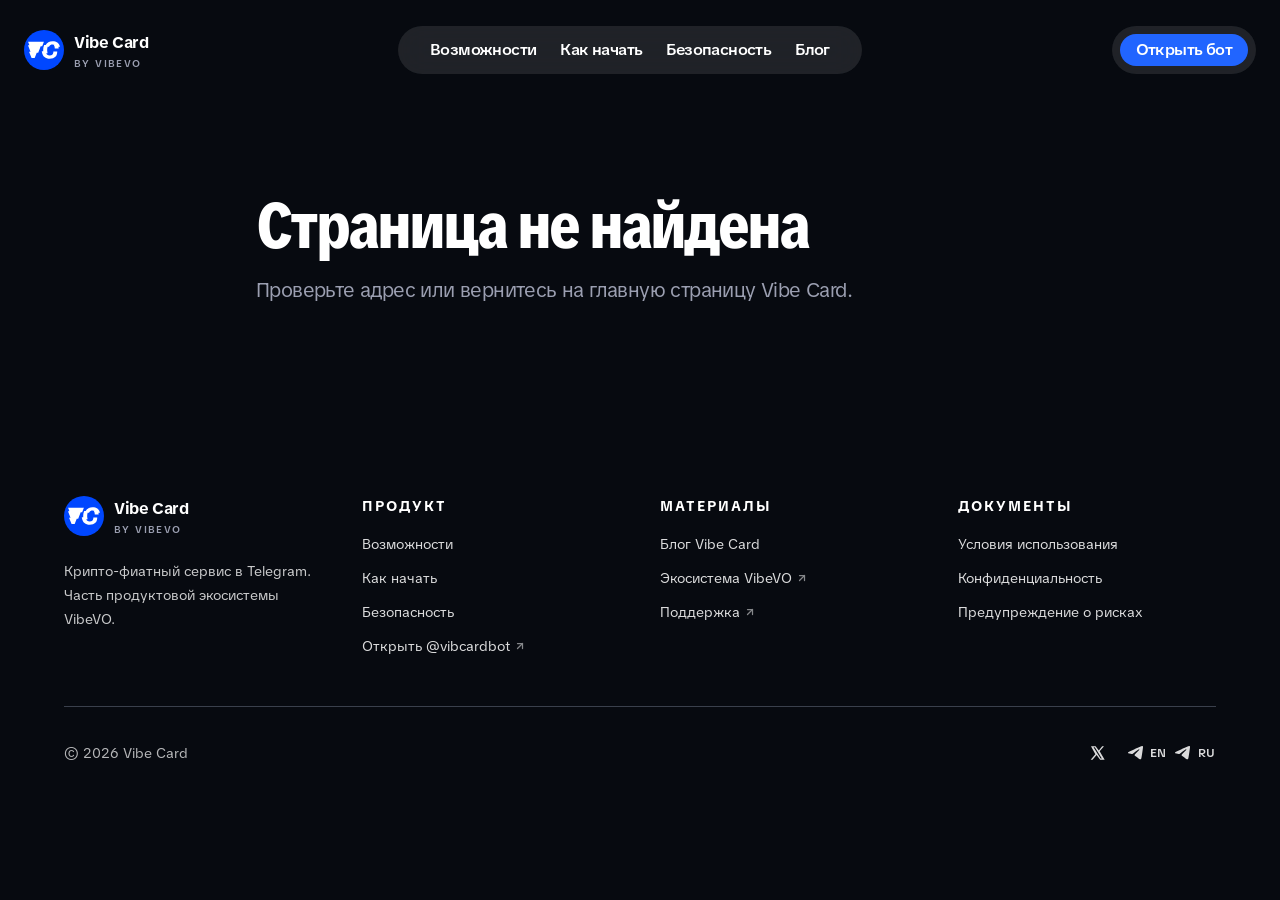
==== commit e395c0b0: "deploy: vibcard-web 55c9e04063db" ====
--- a/index.html
+++ b/index.html
@@ -15,8 +15,8 @@
     <title data-rh="true">Vibe Card — крипта, рубли и международная карта в Telegram</title>
     <meta data-rh="true" name="description" content="Покупайте и продавайте USDT, управляйте рублями и используйте доступные карточные функции в официальном Telegram-боте Vibe Card."/><meta data-rh="true" name="robots" content="index,follow,max-image-preview:large"/><meta data-rh="true" property="og:type" content="website"/><meta data-rh="true" property="og:site_name" content="Vibe Card"/><meta data-rh="true" property="og:title" content="Vibe Card — крипта, рубли и международная карта в Telegram"/><meta data-rh="true" property="og:description" content="Покупайте и продавайте USDT, управляйте рублями и используйте доступные карточные функции в официальном Telegram-боте Vibe Card."/><meta data-rh="true" property="og:url" content="https://vibcard.ru/"/><meta data-rh="true" property="og:image" content="https://vibcard.ru/og-image.png"/><meta data-rh="true" property="og:image:width" content="1200"/><meta data-rh="true" property="og:image:height" content="630"/><meta data-rh="true" property="og:image:alt" content="Vibe Card — крипто-фиатный сервис в Telegram"/><meta data-rh="true" property="og:locale" content="ru_RU"/><meta data-rh="true" name="twitter:card" content="summary_large_image"/><meta data-rh="true" name="twitter:title" content="Vibe Card — крипта, рубли и международная карта в Telegram"/><meta data-rh="true" name="twitter:description" content="Покупайте и продавайте USDT, управляйте рублями и используйте доступные карточные функции в официальном Telegram-боте Vibe Card."/><meta data-rh="true" name="twitter:image" content="https://vibcard.ru/og-image.png"/>
     <link data-rh="true" rel="canonical" href="https://vibcard.ru/"/><link data-rh="true" rel="alternate" hrefLang="ru" href="https://vibcard.ru/"/><link data-rh="true" rel="alternate" hrefLang="x-default" href="https://vibcard.ru/"/>
-    <script data-rh="true" type="application/ld+json">{"@context":"https://schema.org","@type":"Organization","@id":"https://vibcard.ru/#organization","name":"Vibe Card","legalName":"DESPERADOS LIMITED","url":"https://vibcard.ru","logo":"https://vibcard.ru/brand/vibecard-logo.svg","email":"support@vibevo.io","parentOrganization":{"@type":"Organization","name":"VibeVO","url":"https://vibevo.io"}}</script><script data-rh="true" type="application/ld+json">{"@context":"https://schema.org","@type":"WebSite","@id":"https://vibcard.ru/#website","name":"Vibe Card","url":"https://vibcard.ru","inLanguage":"ru-RU","publisher":{"@id":"https://vibcard.ru/#organization"}}</script>
-    <script type="module" crossorigin src="/assets/index-DZIAbkoZ.js"></script>
+    <script data-rh="true" type="application/ld+json">{"@context":"https://schema.org","@type":"Organization","@id":"https://vibcard.ru/#organization","name":"Vibe Card","url":"https://vibcard.ru","logo":"https://vibcard.ru/brand/vibecard-logo.svg","email":"support@vibevo.io","parentOrganization":{"@type":"Organization","name":"VibeVO","url":"https://vibevo.io"}}</script><script data-rh="true" type="application/ld+json">{"@context":"https://schema.org","@type":"WebSite","@id":"https://vibcard.ru/#website","name":"Vibe Card","url":"https://vibcard.ru","inLanguage":"ru-RU","publisher":{"@id":"https://vibcard.ru/#organization"}}</script>
+    <script type="module" crossorigin src="/assets/index-D99_vpRP.js"></script>
     <link rel="modulepreload" crossorigin href="/assets/react-vendor-CMN8Sm0c.js">
     <link rel="modulepreload" crossorigin href="/assets/router-vendor-DKC0J0C6.js">
     <link rel="modulepreload" crossorigin href="/assets/ui-vendor-BYAewLyk.js">
@@ -24,6 +24,6 @@
     <link rel="stylesheet" crossorigin href="/styles.css?v=fdfbc6518db0">
   </head>
   <body>
-    <div id="root"><div class="marketing-site min-h-screen overflow-x-clip" style="color:var(--vibevo-text);background:var(--bg-primary)"><div class="vibcard-page"><a class="vibcard-skip-link" href="#main-content">Перейти к содержимому</a><header class="vibcard-header"><div class="vibcard-shell vibcard-header__inner"><a class="vibcard-logo" href="/" aria-label="Vibe Card — на главную"><img src="/brand/vibecard-logo.svg" width="41" height="41" alt="" aria-hidden="true" loading="eager" decoding="async"/><span class="vibcard-logo__copy"><strong>Vibe Card</strong><span>by VibeVO</span></span></a><nav class="vibcard-header__nav" aria-label="Основная навигация"><a href="#features">Возможности</a><a href="#how-it-works">Как начать</a><a href="#security">Безопасность</a><a href="#faq">Вопросы</a><a href="/blog/">Блог</a></nav><a class="vibcard-button vibcard-button--small vibcard-header__cta" href="https://t.me/vibcardbot" target="_blank" rel="noreferrer">Открыть бот<svg xmlns="http://www.w3.org/2000/svg" width="24" height="24" viewBox="0 0 24 24" fill="none" stroke="currentColor" stroke-width="2" stroke-linecap="round" stroke-linejoin="round" class="lucide lucide-send" aria-hidden="true"><path d="M14.536 21.686a.5.5 0 0 0 .937-.024l6.5-19a.496.496 0 0 0-.635-.635l-19 6.5a.5.5 0 0 0-.024.937l7.93 3.18a2 2 0 0 1 1.112 1.11z"></path><path d="m21.854 2.147-10.94 10.939"></path></svg></a><details class="vibcard-mobile-menu"><summary aria-label="Открыть меню"><svg xmlns="http://www.w3.org/2000/svg" width="24" height="24" viewBox="0 0 24 24" fill="none" stroke="currentColor" stroke-width="2" stroke-linecap="round" stroke-linejoin="round" class="lucide lucide-menu" aria-hidden="true"><line x1="4" x2="20" y1="12" y2="12"></line><line x1="4" x2="20" y1="6" y2="6"></line><line x1="4" x2="20" y1="18" y2="18"></line></svg></summary><nav aria-label="Мобильная навигация"><a href="#features">Возможности</a><a href="#how-it-works">Как начать</a><a href="#security">Безопасность</a><a href="#faq">Вопросы</a><a href="/blog/">Блог</a><a href="https://t.me/vibcardbot" target="_blank" rel="noreferrer">Открыть @vibcardbot</a></nav></details></div></header><main id="main-content"><section class="vibcard-hero" aria-labelledby="vibcard-hero-title"><div class="vibcard-shell vibcard-hero__grid"><div class="vibcard-hero__copy"><p class="vibcard-eyebrow">Часть экосистемы VibeVO</p><h1 id="vibcard-hero-title">Крипта и деньги — <span>в одном ритме</span></h1><p class="vibcard-hero__lead">Покупайте и продавайте USDT, управляйте рублями и выпускайте международную карту — прямо в Telegram.</p><div class="vibcard-actions"><a class="vibcard-button vibcard-button--large" href="https://t.me/vibcardbot" target="_blank" rel="noreferrer">Открыть Vibe Card <svg xmlns="http://www.w3.org/2000/svg" width="24" height="24" viewBox="0 0 24 24" fill="none" stroke="currentColor" stroke-width="2" stroke-linecap="round" stroke-linejoin="round" class="lucide lucide-send" aria-hidden="true"><path d="M14.536 21.686a.5.5 0 0 0 .937-.024l6.5-19a.496.496 0 0 0-.635-.635l-19 6.5a.5.5 0 0 0-.024.937l7.93 3.18a2 2 0 0 1 1.112 1.11z"></path><path d="m21.854 2.147-10.94 10.939"></path></svg></a><a class="vibcard-button vibcard-button--large vibcard-button--outline" href="#how-it-works">Как это работает <svg xmlns="http://www.w3.org/2000/svg" width="24" height="24" viewBox="0 0 24 24" fill="none" stroke="currentColor" stroke-width="2" stroke-linecap="round" stroke-linejoin="round" class="lucide lucide-arrow-down" aria-hidden="true"><path d="M12 5v14"></path><path d="m19 12-7 7-7-7"></path></svg></a></div><ul class="vibcard-hero__checks" aria-label="Ключевые преимущества"><li><svg xmlns="http://www.w3.org/2000/svg" width="24" height="24" viewBox="0 0 24 24" fill="none" stroke="currentColor" stroke-width="2" stroke-linecap="round" stroke-linejoin="round" class="lucide lucide-check" aria-hidden="true"><path d="M20 6 9 17l-5-5"></path></svg> Без отдельного приложения</li><li><svg xmlns="http://www.w3.org/2000/svg" width="24" height="24" viewBox="0 0 24 24" fill="none" stroke="currentColor" stroke-width="2" stroke-linecap="round" stroke-linejoin="round" class="lucide lucide-check" aria-hidden="true"><path d="M20 6 9 17l-5-5"></path></svg> Условия видны до подтверждения</li></ul></div><figure class="vibcard-product-preview" aria-label="Пример интерфейса Vibe Card"><div class="vibcard-phone"><div class="vibcard-phone__status" aria-hidden="true"><span>9:41</span><span>● ● ●</span></div><div class="vibcard-phone__title"><img src="/brand/vibecard-logo.svg" width="38" height="38" alt="" aria-hidden="true"/><span><strong>Vibe Card</strong><small>кошелёк в Telegram</small></span><svg xmlns="http://www.w3.org/2000/svg" width="24" height="24" viewBox="0 0 24 24" fill="none" stroke="currentColor" stroke-width="2" stroke-linecap="round" stroke-linejoin="round" class="lucide lucide-badge-check" aria-label="Проверенный сервис"><path d="M3.85 8.62a4 4 0 0 1 4.78-4.77 4 4 0 0 1 6.74 0 4 4 0 0 1 4.78 4.78 4 4 0 0 1 0 6.74 4 4 0 0 1-4.77 4.78 4 4 0 0 1-6.75 0 4 4 0 0 1-4.78-4.77 4 4 0 0 1 0-6.76Z"></path><path d="m9 12 2 2 4-4"></path></svg></div><div class="vibcard-balance-card"><span>Общий баланс</span><strong>128 450,20 ₽</strong><small>≈ 1 592,08 USDT</small><img src="/brand/vibecard-wordmark.svg" width="72" height="40" alt="" aria-hidden="true"/></div><div class="vibcard-quick-actions"><div><span><svg xmlns="http://www.w3.org/2000/svg" width="24" height="24" viewBox="0 0 24 24" fill="none" stroke="currentColor" stroke-width="2" stroke-linecap="round" stroke-linejoin="round" class="lucide lucide-arrow-down" aria-hidden="true"><path d="M12 5v14"></path><path d="m19 12-7 7-7-7"></path></svg></span>Купить</div><div><span><svg xmlns="http://www.w3.org/2000/svg" width="24" height="24" viewBox="0 0 24 24" fill="none" stroke="currentColor" stroke-width="2" stroke-linecap="round" stroke-linejoin="round" class="lucide lucide-arrow-up-right" aria-hidden="true"><path d="M7 7h10v10"></path><path d="M7 17 17 7"></path></svg></span>Вывести</div><div><span><svg xmlns="http://www.w3.org/2000/svg" width="24" height="24" viewBox="0 0 24 24" fill="none" stroke="currentColor" stroke-width="2" stroke-linecap="round" stroke-linejoin="round" class="lucide lucide-qr-code" aria-hidden="true"><rect width="5" height="5" x="3" y="3" rx="1"></rect><rect width="5" height="5" x="16" y="3" rx="1"></rect><rect width="5" height="5" x="3" y="16" rx="1"></rect><path d="M21 16h-3a2 2 0 0 0-2 2v3"></path><path d="M21 21v.01"></path><path d="M12 7v3a2 2 0 0 1-2 2H7"></path><path d="M3 12h.01"></path><path d="M12 3h.01"></path><path d="M12 16v.01"></path><path d="M16 12h1"></path><path d="M21 12v.01"></path><path d="M12 21v-1"></path></svg></span>Оплатить</div></div><div class="vibcard-wallet-row"><span class="vibcard-currency vibcard-currency--usdt">₮</span><span><strong>USDT</strong><small>TRC20 · TON</small></span><span><strong>1 592,08</strong><small class="vibcard-positive">+2,4%</small></span></div><div class="vibcard-wallet-row"><span class="vibcard-currency">₽</span><span><strong>Рубли</strong><small>Баланс</small></span><span><strong>38 450,20</strong><small>RUB</small></span></div><div class="vibcard-phone__verified"><svg xmlns="http://www.w3.org/2000/svg" width="24" height="24" viewBox="0 0 24 24" fill="none" stroke="currentColor" stroke-width="2" stroke-linecap="round" stroke-linejoin="round" class="lucide lucide-check" aria-hidden="true"><path d="M20 6 9 17l-5-5"></path></svg> Условия видны до подтверждения</div></div></figure></div></section><section class="vibcard-proof" aria-label="Принципы сервиса"><div class="vibcard-shell vibcard-proof__grid"><div><svg xmlns="http://www.w3.org/2000/svg" width="24" height="24" viewBox="0 0 24 24" fill="none" stroke="currentColor" stroke-width="2" stroke-linecap="round" stroke-linejoin="round" class="lucide lucide-bot" aria-hidden="true"><path d="M12 8V4H8"></path><rect width="16" height="12" x="4" y="8" rx="2"></rect><path d="M2 14h2"></path><path d="M20 14h2"></path><path d="M15 13v2"></path><path d="M9 13v2"></path></svg><span><strong>1 бот</strong>для основных действий</span></div><div><svg xmlns="http://www.w3.org/2000/svg" width="24" height="24" viewBox="0 0 24 24" fill="none" stroke="currentColor" stroke-width="2" stroke-linecap="round" stroke-linejoin="round" class="lucide lucide-lock-keyhole" aria-hidden="true"><circle cx="12" cy="16" r="1"></circle><rect x="3" y="10" width="18" height="12" rx="2"></rect><path d="M7 10V7a5 5 0 0 1 10 0v3"></path></svg><span><strong>Свои реквизиты</strong>для вывода рублей</span></div><div><svg xmlns="http://www.w3.org/2000/svg" width="24" height="24" viewBox="0 0 24 24" fill="none" stroke="currentColor" stroke-width="2" stroke-linecap="round" stroke-linejoin="round" class="lucide lucide-wallet-cards" aria-hidden="true"><rect width="18" height="18" x="3" y="3" rx="2"></rect><path d="M3 9a2 2 0 0 1 2-2h14a2 2 0 0 1 2 2"></path><path d="M3 11h3c.8 0 1.6.3 2.1.9l1.1.9c1.6 1.6 4.1 1.6 5.7 0l1.1-.9c.5-.5 1.3-.9 2.1-.9H21"></path></svg><span><strong>Прозрачный экран</strong>курса, комиссии и лимитов</span></div></div></section><section class="vibcard-section" id="features" aria-labelledby="vibcard-features-title"><div class="vibcard-shell"><div class="vibcard-section-heading"><p class="vibcard-eyebrow">Возможности</p><h2 id="vibcard-features-title">Деньги двигаются так же быстро, как вы</h2><p>Один понятный интерфейс для крипты, рублей и карточных сценариев — без лишних переключений.</p></div><div class="vibcard-feature-grid"><article class="vibcard-feature-card"><span class="vibcard-feature-card__icon"><svg xmlns="http://www.w3.org/2000/svg" width="24" height="24" viewBox="0 0 24 24" fill="none" stroke="currentColor" stroke-width="2" stroke-linecap="round" stroke-linejoin="round" class="lucide lucide-refresh-ccw" aria-hidden="true"><path d="M21 12a9 9 0 0 0-9-9 9.75 9.75 0 0 0-6.74 2.74L3 8"></path><path d="M3 3v5h5"></path><path d="M3 12a9 9 0 0 0 9 9 9.75 9.75 0 0 0 6.74-2.74L21 16"></path><path d="M16 16h5v5"></path></svg></span><h3>USDT ↔ RUB</h3><p>Покупайте и продавайте USDT за рубли без ручного поиска контрагента.</p></article><article class="vibcard-feature-card"><span class="vibcard-feature-card__icon"><svg xmlns="http://www.w3.org/2000/svg" width="24" height="24" viewBox="0 0 24 24" fill="none" stroke="currentColor" stroke-width="2" stroke-linecap="round" stroke-linejoin="round" class="lucide lucide-landmark" aria-hidden="true"><line x1="3" x2="21" y1="22" y2="22"></line><line x1="6" x2="6" y1="18" y2="11"></line><line x1="10" x2="10" y1="18" y2="11"></line><line x1="14" x2="14" y1="18" y2="11"></line><line x1="18" x2="18" y1="18" y2="11"></line><polygon points="12 2 20 7 4 7"></polygon></svg></span><h3>Свои реквизиты</h3><p>Выводите рубли на собственную карту или через доступные банковские направления.</p></article><article class="vibcard-feature-card"><span class="vibcard-feature-card__icon"><svg xmlns="http://www.w3.org/2000/svg" width="24" height="24" viewBox="0 0 24 24" fill="none" stroke="currentColor" stroke-width="2" stroke-linecap="round" stroke-linejoin="round" class="lucide lucide-credit-card" aria-hidden="true"><rect width="20" height="14" x="2" y="5" rx="2"></rect><line x1="2" x2="22" y1="10" y2="10"></line></svg></span><h3>Международная карта</h3><p>Выпускайте виртуальную карту для зарубежных сервисов, когда функция доступна профилю.</p></article><article class="vibcard-feature-card"><span class="vibcard-feature-card__icon"><svg xmlns="http://www.w3.org/2000/svg" width="24" height="24" viewBox="0 0 24 24" fill="none" stroke="currentColor" stroke-width="2" stroke-linecap="round" stroke-linejoin="round" class="lucide lucide-qr-code" aria-hidden="true"><rect width="5" height="5" x="3" y="3" rx="1"></rect><rect width="5" height="5" x="16" y="3" rx="1"></rect><rect width="5" height="5" x="3" y="16" rx="1"></rect><path d="M21 16h-3a2 2 0 0 0-2 2v3"></path><path d="M21 21v.01"></path><path d="M12 7v3a2 2 0 0 1-2 2H7"></path><path d="M3 12h.01"></path><path d="M12 3h.01"></path><path d="M12 16v.01"></path><path d="M16 12h1"></path><path d="M21 12v.01"></path><path d="M12 21v-1"></path></svg></span><h3>Оплата по QR</h3><p>Оплачивайте повседневные покупки с баланса по QR в поддерживаемых сценариях.</p></article><article class="vibcard-feature-card"><span class="vibcard-feature-card__icon"><svg xmlns="http://www.w3.org/2000/svg" width="24" height="24" viewBox="0 0 24 24" fill="none" stroke="currentColor" stroke-width="2" stroke-linecap="round" stroke-linejoin="round" class="lucide lucide-history" aria-hidden="true"><path d="M3 12a9 9 0 1 0 9-9 9.75 9.75 0 0 0-6.74 2.74L3 8"></path><path d="M3 3v5h5"></path><path d="M12 7v5l4 2"></path></svg></span><h3>Всё под контролем</h3><p>История операций, балансы и управление картами собраны в одном интерфейсе.</p></article><article class="vibcard-feature-card"><span class="vibcard-feature-card__icon"><svg xmlns="http://www.w3.org/2000/svg" width="24" height="24" viewBox="0 0 24 24" fill="none" stroke="currentColor" stroke-width="2" stroke-linecap="round" stroke-linejoin="round" class="lucide lucide-bot" aria-hidden="true"><path d="M12 8V4H8"></path><rect width="16" height="12" x="4" y="8" rx="2"></rect><path d="M2 14h2"></path><path d="M20 14h2"></path><path d="M15 13v2"></path><path d="M9 13v2"></path></svg></span><h3>Прямо в Telegram</h3><p>Без отдельного приложения: знакомый интерфейс и быстрый доступ к основным действиям.</p></article></div></div></section><section class="vibcard-section vibcard-section--layer-one" id="how-it-works" aria-labelledby="vibcard-steps-title"><div class="vibcard-shell"><div class="vibcard-section-heading vibcard-section-heading--center"><p class="vibcard-eyebrow">Начало работы</p><h2 id="vibcard-steps-title">От Telegram до первой операции — три шага</h2></div><ol class="vibcard-steps"><li><span class="vibcard-step-number">01</span><h3>Откройте @vibcardbot</h3><p>Нажмите «Запустить» и следуйте подсказкам в Telegram.</p></li><li><span class="vibcard-step-number">02</span><h3>Пройдите идентификацию</h3><p>Подтвердите личность один раз — это требование финансовой инфраструктуры.</p></li><li><span class="vibcard-step-number">03</span><h3>Выберите операцию</h3><p>Проверьте курс, комиссию и лимиты, затем подтвердите действие.</p></li></ol><div class="vibcard-center-action"><a class="vibcard-button vibcard-button--large" href="https://t.me/vibcardbot" target="_blank" rel="noreferrer">Запустить @vibcardbot <svg xmlns="http://www.w3.org/2000/svg" width="24" height="24" viewBox="0 0 24 24" fill="none" stroke="currentColor" stroke-width="2" stroke-linecap="round" stroke-linejoin="round" class="lucide lucide-send" aria-hidden="true"><path d="M14.536 21.686a.5.5 0 0 0 .937-.024l6.5-19a.496.496 0 0 0-.635-.635l-19 6.5a.5.5 0 0 0-.024.937l7.93 3.18a2 2 0 0 1 1.112 1.11z"></path><path d="m21.854 2.147-10.94 10.939"></path></svg></a></div></div></section><section class="vibcard-section" id="security" aria-labelledby="vibcard-security-title"><div class="vibcard-shell vibcard-security"><div class="vibcard-security__copy"><p class="vibcard-eyebrow">Контроль и безопасность</p><h2 id="vibcard-security-title">Проверяйте каждое действие до подтверждения</h2><p>В финансовых операциях важны не обещания, а понятные условия. Vibe Card показывает детали операции до того, как вы её подтвердите.</p><ul class="vibcard-security__list"><li><svg xmlns="http://www.w3.org/2000/svg" width="24" height="24" viewBox="0 0 24 24" fill="none" stroke="currentColor" stroke-width="2" stroke-linecap="round" stroke-linejoin="round" class="lucide lucide-shield-check" aria-hidden="true"><path d="M20 13c0 5-3.5 7.5-7.66 8.95a1 1 0 0 1-.67-.01C7.5 20.5 4 18 4 13V6a1 1 0 0 1 1-1c2 0 4.5-1.2 6.24-2.72a1.17 1.17 0 0 1 1.52 0C14.51 3.81 17 5 19 5a1 1 0 0 1 1 1z"></path><path d="m9 12 2 2 4-4"></path></svg><span><strong>Идентификация аккаунта</strong>Требуется финансовой инфраструктурой и помогает защитить доступ.</span></li><li><svg xmlns="http://www.w3.org/2000/svg" width="24" height="24" viewBox="0 0 24 24" fill="none" stroke="currentColor" stroke-width="2" stroke-linecap="round" stroke-linejoin="round" class="lucide lucide-banknote" aria-hidden="true"><rect width="20" height="12" x="2" y="6" rx="2"></rect><circle cx="12" cy="12" r="2"></circle><path d="M6 12h.01M18 12h.01"></path></svg><span><strong>Курс, комиссия и лимит на экране</strong>Финальные параметры видны до подтверждения операции.</span></li><li><svg xmlns="http://www.w3.org/2000/svg" width="24" height="24" viewBox="0 0 24 24" fill="none" stroke="currentColor" stroke-width="2" stroke-linecap="round" stroke-linejoin="round" class="lucide lucide-history" aria-hidden="true"><path d="M3 12a9 9 0 1 0 9-9 9.75 9.75 0 0 0-6.74 2.74L3 8"></path><path d="M3 3v5h5"></path><path d="M12 7v5l4 2"></path></svg><span><strong>История в одном месте</strong>Проверяйте статусы и детали своих действий в боте.</span></li></ul><a class="vibcard-text-link" href="/risk/">Прочитать предупреждение о рисках <svg xmlns="http://www.w3.org/2000/svg" width="24" height="24" viewBox="0 0 24 24" fill="none" stroke="currentColor" stroke-width="2" stroke-linecap="round" stroke-linejoin="round" class="lucide lucide-arrow-up-right" aria-hidden="true"><path d="M7 7h10v10"></path><path d="M7 17 17 7"></path></svg></a></div><aside class="vibcard-operation-panel" aria-label="Пример подтверждения операции"><div class="vibcard-operation-panel__heading"><svg xmlns="http://www.w3.org/2000/svg" width="24" height="24" viewBox="0 0 24 24" fill="none" stroke="currentColor" stroke-width="2" stroke-linecap="round" stroke-linejoin="round" class="lucide lucide-shield-check" aria-hidden="true"><path d="M20 13c0 5-3.5 7.5-7.66 8.95a1 1 0 0 1-.67-.01C7.5 20.5 4 18 4 13V6a1 1 0 0 1 1-1c2 0 4.5-1.2 6.24-2.72a1.17 1.17 0 0 1 1.52 0C14.51 3.81 17 5 19 5a1 1 0 0 1 1 1z"></path><path d="m9 12 2 2 4-4"></path></svg><span><strong>Проверка операции</strong>Все параметры собраны на одном экране</span></div><div class="vibcard-operation-card"><span>Вы получаете</span><strong class="vibcard-operation-card__amount">49 120,00 ₽</strong><dl><div><dt>Направление</dt><dd>USDT → RUB</dd></div><div><dt>Комиссия</dt><dd>показана в боте</dd></div><div><dt>Реквизиты</dt><dd>ваша карта</dd></div></dl><p><svg xmlns="http://www.w3.org/2000/svg" width="24" height="24" viewBox="0 0 24 24" fill="none" stroke="currentColor" stroke-width="2" stroke-linecap="round" stroke-linejoin="round" class="lucide lucide-check" aria-hidden="true"><path d="M20 6 9 17l-5-5"></path></svg> Параметры проверены</p></div></aside></div></section><section class="vibcard-ecosystem" aria-labelledby="vibcard-ecosystem-title"><div class="vibcard-shell vibcard-ecosystem__card"><div><p class="vibcard-eyebrow">Vibe Card × VibeVO</p><h2 id="vibcard-ecosystem-title">Финансовый инструмент внутри вашей Vibe-экосистемы</h2><p>VibeVO помогает создавать и монетизировать контент, а Vibe Card даёт удобную точку входа в крипто-фиатные операции. Один характер бренда — разные задачи.</p><div class="vibcard-actions"><a class="vibcard-button vibcard-button--light" href="https://t.me/vibcardbot" target="_blank" rel="noreferrer">Перейти в Vibe Card <svg xmlns="http://www.w3.org/2000/svg" width="24" height="24" viewBox="0 0 24 24" fill="none" stroke="currentColor" stroke-width="2" stroke-linecap="round" stroke-linejoin="round" class="lucide lucide-arrow-up-right" aria-hidden="true"><path d="M7 7h10v10"></path><path d="M7 17 17 7"></path></svg></a><a class="vibcard-button vibcard-button--light-outline" href="https://vibevo.io" target="_blank" rel="noreferrer">Открыть VibeVO <svg xmlns="http://www.w3.org/2000/svg" width="24" height="24" viewBox="0 0 24 24" fill="none" stroke="currentColor" stroke-width="2" stroke-linecap="round" stroke-linejoin="round" class="lucide lucide-earth" aria-hidden="true"><path d="M21.54 15H17a2 2 0 0 0-2 2v4.54"></path><path d="M7 3.34V5a3 3 0 0 0 3 3a2 2 0 0 1 2 2c0 1.1.9 2 2 2a2 2 0 0 0 2-2c0-1.1.9-2 2-2h3.17"></path><path d="M11 21.95V18a2 2 0 0 0-2-2a2 2 0 0 1-2-2v-1a2 2 0 0 0-2-2H2.05"></path><circle cx="12" cy="12" r="10"></circle></svg></a></div></div><div class="vibcard-ecosystem__mark" aria-hidden="true"><img src="/brand/vibecard-logo.svg" width="180" height="180" alt=""/><span>Vibe Card</span><small>часть VibeVO</small></div></div></section><section class="vibcard-section" id="faq" aria-labelledby="vibcard-faq-title"><div class="vibcard-shell vibcard-faq"><div class="vibcard-faq__intro"><p class="vibcard-eyebrow">FAQ</p><h2 id="vibcard-faq-title">Вопросы, которые лучше задать заранее</h2><p>Не нашли ответ? Напишите в поддержку через бот — это самый короткий путь.</p><a class="vibcard-button vibcard-button--outline" href="https://t.me/vibcardbot" target="_blank" rel="noreferrer">Открыть поддержку <svg xmlns="http://www.w3.org/2000/svg" width="24" height="24" viewBox="0 0 24 24" fill="none" stroke="currentColor" stroke-width="2" stroke-linecap="round" stroke-linejoin="round" class="lucide lucide-message-circle" aria-hidden="true"><path d="M7.9 20A9 9 0 1 0 4 16.1L2 22Z"></path></svg></a></div><div class="vibcard-faq__list"><details open=""><summary>Что такое Vibe Card?</summary><p>Vibe Card — брендированный крипто-фиатный сервис экосистемы VibeVO. Через Telegram-бота можно покупать и продавать USDT, работать с рублёвым балансом и пользоваться доступными карточными функциями.</p></details><details><summary>Нужно ли устанавливать приложение?</summary><p>Нет. Основной интерфейс находится в Telegram-боте @vibcardbot. Для работы понадобится актуальная версия Telegram и номер телефона.</p></details><details><summary>Зачем нужна идентификация?</summary><p>Идентификация помогает соблюдать требования финансовых партнёров и защищает аккаунт. Перечень данных и документов показывается непосредственно в защищённом сценарии сервиса.</p></details><details><summary>Какие комиссии и лимиты действуют?</summary><p>Они могут зависеть от операции, направления, валюты и уровня профиля. Актуальные значения отображаются в боте до подтверждения — ориентируйтесь именно на них.</p></details><details><summary>Можно ли вывести рубли на чужую карту?</summary><p>Для безопасной работы используйте только собственные реквизиты. Конкретные доступные направления и проверки отображаются в боте.</p></details><details><summary>Куда обращаться за помощью?</summary><p>Начните с раздела поддержки внутри @vibcardbot: так специалист увидит контекст аккаунта и операции. Никому не сообщайте коды подтверждения, пароль Telegram или ключи от кошелька.</p></details></div></div></section><section class="vibcard-final-cta" aria-labelledby="vibcard-final-title"><div class="vibcard-shell vibcard-final-cta__inner"><p class="vibcard-eyebrow">Готовы попробовать?</p><h2 id="vibcard-final-title">Vibe Card уже в Telegram</h2><p>Откройте бот, пройдите подсказки и проверьте доступные вам функции.</p><a class="vibcard-button vibcard-button--large" href="https://t.me/vibcardbot" target="_blank" rel="noreferrer">Запустить @vibcardbot <svg xmlns="http://www.w3.org/2000/svg" width="24" height="24" viewBox="0 0 24 24" fill="none" stroke="currentColor" stroke-width="2" stroke-linecap="round" stroke-linejoin="round" class="lucide lucide-arrow-up-right" aria-hidden="true"><path d="M7 7h10v10"></path><path d="M7 17 17 7"></path></svg></a></div></section></main><footer class="vibcard-footer"><div class="vibcard-shell vibcard-footer__grid"><div class="vibcard-footer__brand"><a class="vibcard-logo" href="/" aria-label="Vibe Card — на главную"><img src="/brand/vibecard-logo.svg" width="41" height="41" alt="" aria-hidden="true" loading="eager" decoding="async"/><span class="vibcard-logo__copy"><strong>Vibe Card</strong><span>by VibeVO</span></span></a><p>Крипто-фиатный сервис в Telegram. Часть продуктовой экосистемы VibeVO.</p><a href="https://vibevo.io" target="_blank" rel="noreferrer">Перейти на vibevo.io <svg xmlns="http://www.w3.org/2000/svg" width="24" height="24" viewBox="0 0 24 24" fill="none" stroke="currentColor" stroke-width="2" stroke-linecap="round" stroke-linejoin="round" class="lucide lucide-arrow-up-right" aria-hidden="true"><path d="M7 7h10v10"></path><path d="M7 17 17 7"></path></svg></a></div><nav aria-label="Навигация по продукту"><strong>Продукт</strong><a href="#features">Возможности</a><a href="#how-it-works">Как начать</a><a href="#faq">Частые вопросы</a><a href="https://t.me/vibcardbot" target="_blank" rel="noreferrer">Telegram-бот</a></nav><nav aria-label="Материалы"><strong>Материалы</strong><a href="/blog/">Блог</a><a href="/risk/">Предупреждение о рисках</a><a href="mailto:support@vibevo.io">Поддержка</a></nav><nav aria-label="Юридическая информация"><strong>Документы</strong><a href="/terms/">Условия использования</a><a href="/privacy/">Конфиденциальность</a></nav></div><div class="vibcard-shell vibcard-footer__legal"><p>© 2026 Vibe Card · DESPERADOS LIMITED</p><p>Vibe Card не является банком. Доступность функций, комиссии и лимиты зависят от профиля пользователя и условий финансовых партнёров и показываются до подтверждения операции.</p></div></footer></div></div><script>window.__staticRouterHydrationData = JSON.parse("{\"loaderData\":{},\"actionData\":null,\"errors\":null}");</script></div>
+    <div id="root"><div class="marketing-site min-h-screen overflow-x-clip" style="color:var(--vibevo-text);background:var(--bg-primary)"><div class="vibcard-page"><a class="vibcard-skip-link" href="#main-content">Перейти к содержимому</a><header class="vibcard-header"><div class="vibcard-shell vibcard-header__inner"><a class="vibcard-logo" href="/" aria-label="Vibe Card — на главную"><img src="/brand/vibecard-logo.svg" width="41" height="41" alt="" aria-hidden="true" loading="eager" decoding="async"/><span class="vibcard-logo__copy"><strong>Vibe Card</strong><span>by VibeVO</span></span></a><nav class="vibcard-header__nav" aria-label="Основная навигация"><a href="#features">Возможности</a><a href="#how-it-works">Как начать</a><a href="#security">Безопасность</a><a href="#faq">Вопросы</a><a href="/blog/">Блог</a></nav><a class="vibcard-button vibcard-button--small vibcard-header__cta" href="https://t.me/vibcardbot" target="_blank" rel="noreferrer">Открыть бот<svg xmlns="http://www.w3.org/2000/svg" width="24" height="24" viewBox="0 0 24 24" fill="none" stroke="currentColor" stroke-width="2" stroke-linecap="round" stroke-linejoin="round" class="lucide lucide-send" aria-hidden="true"><path d="M14.536 21.686a.5.5 0 0 0 .937-.024l6.5-19a.496.496 0 0 0-.635-.635l-19 6.5a.5.5 0 0 0-.024.937l7.93 3.18a2 2 0 0 1 1.112 1.11z"></path><path d="m21.854 2.147-10.94 10.939"></path></svg></a><details class="vibcard-mobile-menu"><summary aria-label="Открыть меню"><svg xmlns="http://www.w3.org/2000/svg" width="24" height="24" viewBox="0 0 24 24" fill="none" stroke="currentColor" stroke-width="2" stroke-linecap="round" stroke-linejoin="round" class="lucide lucide-menu" aria-hidden="true"><line x1="4" x2="20" y1="12" y2="12"></line><line x1="4" x2="20" y1="6" y2="6"></line><line x1="4" x2="20" y1="18" y2="18"></line></svg></summary><nav aria-label="Мобильная навигация"><a href="#features">Возможности</a><a href="#how-it-works">Как начать</a><a href="#security">Безопасность</a><a href="#faq">Вопросы</a><a href="/blog/">Блог</a><a href="https://t.me/vibcardbot" target="_blank" rel="noreferrer">Открыть @vibcardbot</a></nav></details></div></header><main id="main-content"><section class="vibcard-hero" aria-labelledby="vibcard-hero-title"><div class="vibcard-shell vibcard-hero__grid"><div class="vibcard-hero__copy"><p class="vibcard-eyebrow">Часть экосистемы VibeVO</p><h1 id="vibcard-hero-title">Крипта и деньги — <span>в одном ритме</span></h1><p class="vibcard-hero__lead">Покупайте и продавайте USDT, управляйте рублями и выпускайте международную карту — прямо в Telegram.</p><div class="vibcard-actions"><a class="vibcard-button vibcard-button--large" href="https://t.me/vibcardbot" target="_blank" rel="noreferrer">Открыть Vibe Card <svg xmlns="http://www.w3.org/2000/svg" width="24" height="24" viewBox="0 0 24 24" fill="none" stroke="currentColor" stroke-width="2" stroke-linecap="round" stroke-linejoin="round" class="lucide lucide-send" aria-hidden="true"><path d="M14.536 21.686a.5.5 0 0 0 .937-.024l6.5-19a.496.496 0 0 0-.635-.635l-19 6.5a.5.5 0 0 0-.024.937l7.93 3.18a2 2 0 0 1 1.112 1.11z"></path><path d="m21.854 2.147-10.94 10.939"></path></svg></a><a class="vibcard-button vibcard-button--large vibcard-button--outline" href="#how-it-works">Как это работает <svg xmlns="http://www.w3.org/2000/svg" width="24" height="24" viewBox="0 0 24 24" fill="none" stroke="currentColor" stroke-width="2" stroke-linecap="round" stroke-linejoin="round" class="lucide lucide-arrow-down" aria-hidden="true"><path d="M12 5v14"></path><path d="m19 12-7 7-7-7"></path></svg></a></div><ul class="vibcard-hero__checks" aria-label="Ключевые преимущества"><li><svg xmlns="http://www.w3.org/2000/svg" width="24" height="24" viewBox="0 0 24 24" fill="none" stroke="currentColor" stroke-width="2" stroke-linecap="round" stroke-linejoin="round" class="lucide lucide-check" aria-hidden="true"><path d="M20 6 9 17l-5-5"></path></svg> Без отдельного приложения</li><li><svg xmlns="http://www.w3.org/2000/svg" width="24" height="24" viewBox="0 0 24 24" fill="none" stroke="currentColor" stroke-width="2" stroke-linecap="round" stroke-linejoin="round" class="lucide lucide-check" aria-hidden="true"><path d="M20 6 9 17l-5-5"></path></svg> Условия видны до подтверждения</li></ul></div><figure class="vibcard-product-preview" aria-label="Пример интерфейса Vibe Card"><div class="vibcard-phone"><div class="vibcard-phone__status" aria-hidden="true"><span>9:41</span><span>● ● ●</span></div><div class="vibcard-phone__title"><img src="/brand/vibecard-logo.svg" width="38" height="38" alt="" aria-hidden="true"/><span><strong>Vibe Card</strong><small>кошелёк в Telegram</small></span><svg xmlns="http://www.w3.org/2000/svg" width="24" height="24" viewBox="0 0 24 24" fill="none" stroke="currentColor" stroke-width="2" stroke-linecap="round" stroke-linejoin="round" class="lucide lucide-badge-check" aria-label="Проверенный сервис"><path d="M3.85 8.62a4 4 0 0 1 4.78-4.77 4 4 0 0 1 6.74 0 4 4 0 0 1 4.78 4.78 4 4 0 0 1 0 6.74 4 4 0 0 1-4.77 4.78 4 4 0 0 1-6.75 0 4 4 0 0 1-4.78-4.77 4 4 0 0 1 0-6.76Z"></path><path d="m9 12 2 2 4-4"></path></svg></div><div class="vibcard-balance-card"><span>Общий баланс</span><strong>128 450,20 ₽</strong><small>≈ 1 592,08 USDT</small><img src="/brand/vibecard-wordmark.svg" width="72" height="40" alt="" aria-hidden="true"/></div><div class="vibcard-quick-actions"><div><span><svg xmlns="http://www.w3.org/2000/svg" width="24" height="24" viewBox="0 0 24 24" fill="none" stroke="currentColor" stroke-width="2" stroke-linecap="round" stroke-linejoin="round" class="lucide lucide-arrow-down" aria-hidden="true"><path d="M12 5v14"></path><path d="m19 12-7 7-7-7"></path></svg></span>Купить</div><div><span><svg xmlns="http://www.w3.org/2000/svg" width="24" height="24" viewBox="0 0 24 24" fill="none" stroke="currentColor" stroke-width="2" stroke-linecap="round" stroke-linejoin="round" class="lucide lucide-arrow-up-right" aria-hidden="true"><path d="M7 7h10v10"></path><path d="M7 17 17 7"></path></svg></span>Вывести</div><div><span><svg xmlns="http://www.w3.org/2000/svg" width="24" height="24" viewBox="0 0 24 24" fill="none" stroke="currentColor" stroke-width="2" stroke-linecap="round" stroke-linejoin="round" class="lucide lucide-qr-code" aria-hidden="true"><rect width="5" height="5" x="3" y="3" rx="1"></rect><rect width="5" height="5" x="16" y="3" rx="1"></rect><rect width="5" height="5" x="3" y="16" rx="1"></rect><path d="M21 16h-3a2 2 0 0 0-2 2v3"></path><path d="M21 21v.01"></path><path d="M12 7v3a2 2 0 0 1-2 2H7"></path><path d="M3 12h.01"></path><path d="M12 3h.01"></path><path d="M12 16v.01"></path><path d="M16 12h1"></path><path d="M21 12v.01"></path><path d="M12 21v-1"></path></svg></span>Оплатить</div></div><div class="vibcard-wallet-row"><span class="vibcard-currency vibcard-currency--usdt">₮</span><span><strong>USDT</strong><small>TRC20 · TON</small></span><span><strong>1 592,08</strong><small class="vibcard-positive">+2,4%</small></span></div><div class="vibcard-wallet-row"><span class="vibcard-currency">₽</span><span><strong>Рубли</strong><small>Баланс</small></span><span><strong>38 450,20</strong><small>RUB</small></span></div><div class="vibcard-phone__verified"><svg xmlns="http://www.w3.org/2000/svg" width="24" height="24" viewBox="0 0 24 24" fill="none" stroke="currentColor" stroke-width="2" stroke-linecap="round" stroke-linejoin="round" class="lucide lucide-check" aria-hidden="true"><path d="M20 6 9 17l-5-5"></path></svg> Условия видны до подтверждения</div></div></figure></div></section><section class="vibcard-proof" aria-label="Принципы сервиса"><div class="vibcard-shell vibcard-proof__grid"><div><svg xmlns="http://www.w3.org/2000/svg" width="24" height="24" viewBox="0 0 24 24" fill="none" stroke="currentColor" stroke-width="2" stroke-linecap="round" stroke-linejoin="round" class="lucide lucide-bot" aria-hidden="true"><path d="M12 8V4H8"></path><rect width="16" height="12" x="4" y="8" rx="2"></rect><path d="M2 14h2"></path><path d="M20 14h2"></path><path d="M15 13v2"></path><path d="M9 13v2"></path></svg><span><strong>1 бот</strong>для основных действий</span></div><div><svg xmlns="http://www.w3.org/2000/svg" width="24" height="24" viewBox="0 0 24 24" fill="none" stroke="currentColor" stroke-width="2" stroke-linecap="round" stroke-linejoin="round" class="lucide lucide-lock-keyhole" aria-hidden="true"><circle cx="12" cy="16" r="1"></circle><rect x="3" y="10" width="18" height="12" rx="2"></rect><path d="M7 10V7a5 5 0 0 1 10 0v3"></path></svg><span><strong>Свои реквизиты</strong>для вывода рублей</span></div><div><svg xmlns="http://www.w3.org/2000/svg" width="24" height="24" viewBox="0 0 24 24" fill="none" stroke="currentColor" stroke-width="2" stroke-linecap="round" stroke-linejoin="round" class="lucide lucide-wallet-cards" aria-hidden="true"><rect width="18" height="18" x="3" y="3" rx="2"></rect><path d="M3 9a2 2 0 0 1 2-2h14a2 2 0 0 1 2 2"></path><path d="M3 11h3c.8 0 1.6.3 2.1.9l1.1.9c1.6 1.6 4.1 1.6 5.7 0l1.1-.9c.5-.5 1.3-.9 2.1-.9H21"></path></svg><span><strong>Прозрачный экран</strong>курса, комиссии и лимитов</span></div></div></section><section class="vibcard-section" id="features" aria-labelledby="vibcard-features-title"><div class="vibcard-shell"><div class="vibcard-section-heading"><p class="vibcard-eyebrow">Возможности</p><h2 id="vibcard-features-title">Деньги двигаются так же быстро, как вы</h2><p>Один понятный интерфейс для крипты, рублей и карточных сценариев — без лишних переключений.</p></div><div class="vibcard-feature-grid"><article class="vibcard-feature-card"><span class="vibcard-feature-card__icon"><svg xmlns="http://www.w3.org/2000/svg" width="24" height="24" viewBox="0 0 24 24" fill="none" stroke="currentColor" stroke-width="2" stroke-linecap="round" stroke-linejoin="round" class="lucide lucide-refresh-ccw" aria-hidden="true"><path d="M21 12a9 9 0 0 0-9-9 9.75 9.75 0 0 0-6.74 2.74L3 8"></path><path d="M3 3v5h5"></path><path d="M3 12a9 9 0 0 0 9 9 9.75 9.75 0 0 0 6.74-2.74L21 16"></path><path d="M16 16h5v5"></path></svg></span><h3>USDT ↔ RUB</h3><p>Покупайте и продавайте USDT за рубли без ручного поиска контрагента.</p></article><article class="vibcard-feature-card"><span class="vibcard-feature-card__icon"><svg xmlns="http://www.w3.org/2000/svg" width="24" height="24" viewBox="0 0 24 24" fill="none" stroke="currentColor" stroke-width="2" stroke-linecap="round" stroke-linejoin="round" class="lucide lucide-landmark" aria-hidden="true"><line x1="3" x2="21" y1="22" y2="22"></line><line x1="6" x2="6" y1="18" y2="11"></line><line x1="10" x2="10" y1="18" y2="11"></line><line x1="14" x2="14" y1="18" y2="11"></line><line x1="18" x2="18" y1="18" y2="11"></line><polygon points="12 2 20 7 4 7"></polygon></svg></span><h3>Свои реквизиты</h3><p>Выводите рубли на собственную карту или через доступные банковские направления.</p></article><article class="vibcard-feature-card"><span class="vibcard-feature-card__icon"><svg xmlns="http://www.w3.org/2000/svg" width="24" height="24" viewBox="0 0 24 24" fill="none" stroke="currentColor" stroke-width="2" stroke-linecap="round" stroke-linejoin="round" class="lucide lucide-credit-card" aria-hidden="true"><rect width="20" height="14" x="2" y="5" rx="2"></rect><line x1="2" x2="22" y1="10" y2="10"></line></svg></span><h3>Международная карта</h3><p>Выпускайте виртуальную карту для зарубежных сервисов, когда функция доступна профилю.</p></article><article class="vibcard-feature-card"><span class="vibcard-feature-card__icon"><svg xmlns="http://www.w3.org/2000/svg" width="24" height="24" viewBox="0 0 24 24" fill="none" stroke="currentColor" stroke-width="2" stroke-linecap="round" stroke-linejoin="round" class="lucide lucide-qr-code" aria-hidden="true"><rect width="5" height="5" x="3" y="3" rx="1"></rect><rect width="5" height="5" x="16" y="3" rx="1"></rect><rect width="5" height="5" x="3" y="16" rx="1"></rect><path d="M21 16h-3a2 2 0 0 0-2 2v3"></path><path d="M21 21v.01"></path><path d="M12 7v3a2 2 0 0 1-2 2H7"></path><path d="M3 12h.01"></path><path d="M12 3h.01"></path><path d="M12 16v.01"></path><path d="M16 12h1"></path><path d="M21 12v.01"></path><path d="M12 21v-1"></path></svg></span><h3>Оплата по QR</h3><p>Оплачивайте повседневные покупки с баланса по QR в поддерживаемых сценариях.</p></article><article class="vibcard-feature-card"><span class="vibcard-feature-card__icon"><svg xmlns="http://www.w3.org/2000/svg" width="24" height="24" viewBox="0 0 24 24" fill="none" stroke="currentColor" stroke-width="2" stroke-linecap="round" stroke-linejoin="round" class="lucide lucide-history" aria-hidden="true"><path d="M3 12a9 9 0 1 0 9-9 9.75 9.75 0 0 0-6.74 2.74L3 8"></path><path d="M3 3v5h5"></path><path d="M12 7v5l4 2"></path></svg></span><h3>Всё под контролем</h3><p>История операций, балансы и управление картами собраны в одном интерфейсе.</p></article><article class="vibcard-feature-card"><span class="vibcard-feature-card__icon"><svg xmlns="http://www.w3.org/2000/svg" width="24" height="24" viewBox="0 0 24 24" fill="none" stroke="currentColor" stroke-width="2" stroke-linecap="round" stroke-linejoin="round" class="lucide lucide-bot" aria-hidden="true"><path d="M12 8V4H8"></path><rect width="16" height="12" x="4" y="8" rx="2"></rect><path d="M2 14h2"></path><path d="M20 14h2"></path><path d="M15 13v2"></path><path d="M9 13v2"></path></svg></span><h3>Прямо в Telegram</h3><p>Без отдельного приложения: знакомый интерфейс и быстрый доступ к основным действиям.</p></article></div></div></section><section class="vibcard-section vibcard-section--layer-one" id="how-it-works" aria-labelledby="vibcard-steps-title"><div class="vibcard-shell"><div class="vibcard-section-heading vibcard-section-heading--center"><p class="vibcard-eyebrow">Начало работы</p><h2 id="vibcard-steps-title">От Telegram до первой операции — три шага</h2></div><ol class="vibcard-steps"><li><span class="vibcard-step-number">01</span><h3>Откройте @vibcardbot</h3><p>Нажмите «Запустить» и следуйте подсказкам в Telegram.</p></li><li><span class="vibcard-step-number">02</span><h3>Пройдите идентификацию</h3><p>Подтвердите личность один раз — это требование финансовой инфраструктуры.</p></li><li><span class="vibcard-step-number">03</span><h3>Выберите операцию</h3><p>Проверьте курс, комиссию и лимиты, затем подтвердите действие.</p></li></ol><div class="vibcard-center-action"><a class="vibcard-button vibcard-button--large" href="https://t.me/vibcardbot" target="_blank" rel="noreferrer">Запустить @vibcardbot <svg xmlns="http://www.w3.org/2000/svg" width="24" height="24" viewBox="0 0 24 24" fill="none" stroke="currentColor" stroke-width="2" stroke-linecap="round" stroke-linejoin="round" class="lucide lucide-send" aria-hidden="true"><path d="M14.536 21.686a.5.5 0 0 0 .937-.024l6.5-19a.496.496 0 0 0-.635-.635l-19 6.5a.5.5 0 0 0-.024.937l7.93 3.18a2 2 0 0 1 1.112 1.11z"></path><path d="m21.854 2.147-10.94 10.939"></path></svg></a></div></div></section><section class="vibcard-section" id="security" aria-labelledby="vibcard-security-title"><div class="vibcard-shell vibcard-security"><div class="vibcard-security__copy"><p class="vibcard-eyebrow">Контроль и безопасность</p><h2 id="vibcard-security-title">Проверяйте каждое действие до подтверждения</h2><p>В финансовых операциях важны не обещания, а понятные условия. Vibe Card показывает детали операции до того, как вы её подтвердите.</p><ul class="vibcard-security__list"><li><svg xmlns="http://www.w3.org/2000/svg" width="24" height="24" viewBox="0 0 24 24" fill="none" stroke="currentColor" stroke-width="2" stroke-linecap="round" stroke-linejoin="round" class="lucide lucide-shield-check" aria-hidden="true"><path d="M20 13c0 5-3.5 7.5-7.66 8.95a1 1 0 0 1-.67-.01C7.5 20.5 4 18 4 13V6a1 1 0 0 1 1-1c2 0 4.5-1.2 6.24-2.72a1.17 1.17 0 0 1 1.52 0C14.51 3.81 17 5 19 5a1 1 0 0 1 1 1z"></path><path d="m9 12 2 2 4-4"></path></svg><span><strong>Идентификация аккаунта</strong>Требуется финансовой инфраструктурой и помогает защитить доступ.</span></li><li><svg xmlns="http://www.w3.org/2000/svg" width="24" height="24" viewBox="0 0 24 24" fill="none" stroke="currentColor" stroke-width="2" stroke-linecap="round" stroke-linejoin="round" class="lucide lucide-banknote" aria-hidden="true"><rect width="20" height="12" x="2" y="6" rx="2"></rect><circle cx="12" cy="12" r="2"></circle><path d="M6 12h.01M18 12h.01"></path></svg><span><strong>Курс, комиссия и лимит на экране</strong>Финальные параметры видны до подтверждения операции.</span></li><li><svg xmlns="http://www.w3.org/2000/svg" width="24" height="24" viewBox="0 0 24 24" fill="none" stroke="currentColor" stroke-width="2" stroke-linecap="round" stroke-linejoin="round" class="lucide lucide-history" aria-hidden="true"><path d="M3 12a9 9 0 1 0 9-9 9.75 9.75 0 0 0-6.74 2.74L3 8"></path><path d="M3 3v5h5"></path><path d="M12 7v5l4 2"></path></svg><span><strong>История в одном месте</strong>Проверяйте статусы и детали своих действий в боте.</span></li></ul><a class="vibcard-text-link" href="/risk/">Прочитать предупреждение о рисках <svg xmlns="http://www.w3.org/2000/svg" width="24" height="24" viewBox="0 0 24 24" fill="none" stroke="currentColor" stroke-width="2" stroke-linecap="round" stroke-linejoin="round" class="lucide lucide-arrow-up-right" aria-hidden="true"><path d="M7 7h10v10"></path><path d="M7 17 17 7"></path></svg></a></div><aside class="vibcard-operation-panel" aria-label="Пример подтверждения операции"><div class="vibcard-operation-panel__heading"><svg xmlns="http://www.w3.org/2000/svg" width="24" height="24" viewBox="0 0 24 24" fill="none" stroke="currentColor" stroke-width="2" stroke-linecap="round" stroke-linejoin="round" class="lucide lucide-shield-check" aria-hidden="true"><path d="M20 13c0 5-3.5 7.5-7.66 8.95a1 1 0 0 1-.67-.01C7.5 20.5 4 18 4 13V6a1 1 0 0 1 1-1c2 0 4.5-1.2 6.24-2.72a1.17 1.17 0 0 1 1.52 0C14.51 3.81 17 5 19 5a1 1 0 0 1 1 1z"></path><path d="m9 12 2 2 4-4"></path></svg><span><strong>Проверка операции</strong>Все параметры собраны на одном экране</span></div><div class="vibcard-operation-card"><span>Вы получаете</span><strong class="vibcard-operation-card__amount">49 120,00 ₽</strong><dl><div><dt>Направление</dt><dd>USDT → RUB</dd></div><div><dt>Комиссия</dt><dd>показана в боте</dd></div><div><dt>Реквизиты</dt><dd>ваша карта</dd></div></dl><p><svg xmlns="http://www.w3.org/2000/svg" width="24" height="24" viewBox="0 0 24 24" fill="none" stroke="currentColor" stroke-width="2" stroke-linecap="round" stroke-linejoin="round" class="lucide lucide-check" aria-hidden="true"><path d="M20 6 9 17l-5-5"></path></svg> Параметры проверены</p></div></aside></div></section><section class="vibcard-ecosystem" aria-labelledby="vibcard-ecosystem-title"><div class="vibcard-shell vibcard-ecosystem__card"><div><p class="vibcard-eyebrow">Vibe Card × VibeVO</p><h2 id="vibcard-ecosystem-title">Финансовый инструмент внутри вашей Vibe-экосистемы</h2><p>VibeVO помогает создавать и монетизировать контент, а Vibe Card даёт удобную точку входа в крипто-фиатные операции. Один характер бренда — разные задачи.</p><div class="vibcard-actions"><a class="vibcard-button vibcard-button--light" href="https://t.me/vibcardbot" target="_blank" rel="noreferrer">Перейти в Vibe Card <svg xmlns="http://www.w3.org/2000/svg" width="24" height="24" viewBox="0 0 24 24" fill="none" stroke="currentColor" stroke-width="2" stroke-linecap="round" stroke-linejoin="round" class="lucide lucide-arrow-up-right" aria-hidden="true"><path d="M7 7h10v10"></path><path d="M7 17 17 7"></path></svg></a><a class="vibcard-button vibcard-button--light-outline" href="https://vibevo.io" target="_blank" rel="noreferrer">Открыть VibeVO <svg xmlns="http://www.w3.org/2000/svg" width="24" height="24" viewBox="0 0 24 24" fill="none" stroke="currentColor" stroke-width="2" stroke-linecap="round" stroke-linejoin="round" class="lucide lucide-earth" aria-hidden="true"><path d="M21.54 15H17a2 2 0 0 0-2 2v4.54"></path><path d="M7 3.34V5a3 3 0 0 0 3 3a2 2 0 0 1 2 2c0 1.1.9 2 2 2a2 2 0 0 0 2-2c0-1.1.9-2 2-2h3.17"></path><path d="M11 21.95V18a2 2 0 0 0-2-2a2 2 0 0 1-2-2v-1a2 2 0 0 0-2-2H2.05"></path><circle cx="12" cy="12" r="10"></circle></svg></a></div></div><div class="vibcard-ecosystem__mark" aria-hidden="true"><img src="/brand/vibecard-logo.svg" width="180" height="180" alt=""/><span>Vibe Card</span><small>часть VibeVO</small></div></div></section><section class="vibcard-section" id="faq" aria-labelledby="vibcard-faq-title"><div class="vibcard-shell vibcard-faq"><div class="vibcard-faq__intro"><p class="vibcard-eyebrow">FAQ</p><h2 id="vibcard-faq-title">Вопросы, которые лучше задать заранее</h2><p>Не нашли ответ? Напишите в поддержку через бот — это самый короткий путь.</p><a class="vibcard-button vibcard-button--outline" href="https://t.me/vibcardbot" target="_blank" rel="noreferrer">Открыть поддержку <svg xmlns="http://www.w3.org/2000/svg" width="24" height="24" viewBox="0 0 24 24" fill="none" stroke="currentColor" stroke-width="2" stroke-linecap="round" stroke-linejoin="round" class="lucide lucide-message-circle" aria-hidden="true"><path d="M7.9 20A9 9 0 1 0 4 16.1L2 22Z"></path></svg></a></div><div class="vibcard-faq__list"><details open=""><summary>Что такое Vibe Card?</summary><p>Vibe Card — брендированный крипто-фиатный сервис экосистемы VibeVO. Через Telegram-бота можно покупать и продавать USDT, работать с рублёвым балансом и пользоваться доступными карточными функциями.</p></details><details><summary>Нужно ли устанавливать приложение?</summary><p>Нет. Основной интерфейс находится в Telegram-боте @vibcardbot. Для работы понадобится актуальная версия Telegram и номер телефона.</p></details><details><summary>Зачем нужна идентификация?</summary><p>Идентификация помогает соблюдать требования финансовых партнёров и защищает аккаунт. Перечень данных и документов показывается непосредственно в защищённом сценарии сервиса.</p></details><details><summary>Какие комиссии и лимиты действуют?</summary><p>Они могут зависеть от операции, направления, валюты и уровня профиля. Актуальные значения отображаются в боте до подтверждения — ориентируйтесь именно на них.</p></details><details><summary>Можно ли вывести рубли на чужую карту?</summary><p>Для безопасной работы используйте только собственные реквизиты. Конкретные доступные направления и проверки отображаются в боте.</p></details><details><summary>Куда обращаться за помощью?</summary><p>Начните с раздела поддержки внутри @vibcardbot: так специалист увидит контекст аккаунта и операции. Никому не сообщайте коды подтверждения, пароль Telegram или ключи от кошелька.</p></details></div></div></section><section class="vibcard-final-cta" aria-labelledby="vibcard-final-title"><div class="vibcard-shell vibcard-final-cta__inner"><p class="vibcard-eyebrow">Готовы попробовать?</p><h2 id="vibcard-final-title">Vibe Card уже в Telegram</h2><p>Откройте бот, пройдите подсказки и проверьте доступные вам функции.</p><a class="vibcard-button vibcard-button--large" href="https://t.me/vibcardbot" target="_blank" rel="noreferrer">Запустить @vibcardbot <svg xmlns="http://www.w3.org/2000/svg" width="24" height="24" viewBox="0 0 24 24" fill="none" stroke="currentColor" stroke-width="2" stroke-linecap="round" stroke-linejoin="round" class="lucide lucide-arrow-up-right" aria-hidden="true"><path d="M7 7h10v10"></path><path d="M7 17 17 7"></path></svg></a></div></section></main><footer class="vibcard-footer"><div class="vibcard-shell vibcard-footer__grid"><div class="vibcard-footer__brand"><a class="vibcard-logo" href="/" aria-label="Vibe Card — на главную"><img src="/brand/vibecard-logo.svg" width="41" height="41" alt="" aria-hidden="true" loading="eager" decoding="async"/><span class="vibcard-logo__copy"><strong>Vibe Card</strong><span>by VibeVO</span></span></a><p>Крипто-фиатный сервис в Telegram. Часть продуктовой экосистемы VibeVO.</p><a href="https://vibevo.io" target="_blank" rel="noreferrer">Перейти на vibevo.io <svg xmlns="http://www.w3.org/2000/svg" width="24" height="24" viewBox="0 0 24 24" fill="none" stroke="currentColor" stroke-width="2" stroke-linecap="round" stroke-linejoin="round" class="lucide lucide-arrow-up-right" aria-hidden="true"><path d="M7 7h10v10"></path><path d="M7 17 17 7"></path></svg></a></div><nav aria-label="Навигация по продукту"><strong>Продукт</strong><a href="#features">Возможности</a><a href="#how-it-works">Как начать</a><a href="#faq">Частые вопросы</a><a href="https://t.me/vibcardbot" target="_blank" rel="noreferrer">Telegram-бот</a></nav><nav aria-label="Материалы"><strong>Материалы</strong><a href="/blog/">Блог</a><a href="/risk/">Предупреждение о рисках</a><a href="mailto:support@vibevo.io">Поддержка</a></nav><nav aria-label="Юридическая информация"><strong>Документы</strong><a href="/terms/">Условия использования</a><a href="/privacy/">Конфиденциальность</a></nav></div><div class="vibcard-shell vibcard-footer__legal"><p>© 2026 Vibe Card</p><p>Vibe Card не является банком. Доступность функций, комиссии и лимиты зависят от профиля пользователя и условий финансовых партнёров и показываются до подтверждения операции.</p></div></footer></div></div><script>window.__staticRouterHydrationData = JSON.parse("{\"loaderData\":{},\"actionData\":null,\"errors\":null}");</script></div>
   </body>
 </html>
